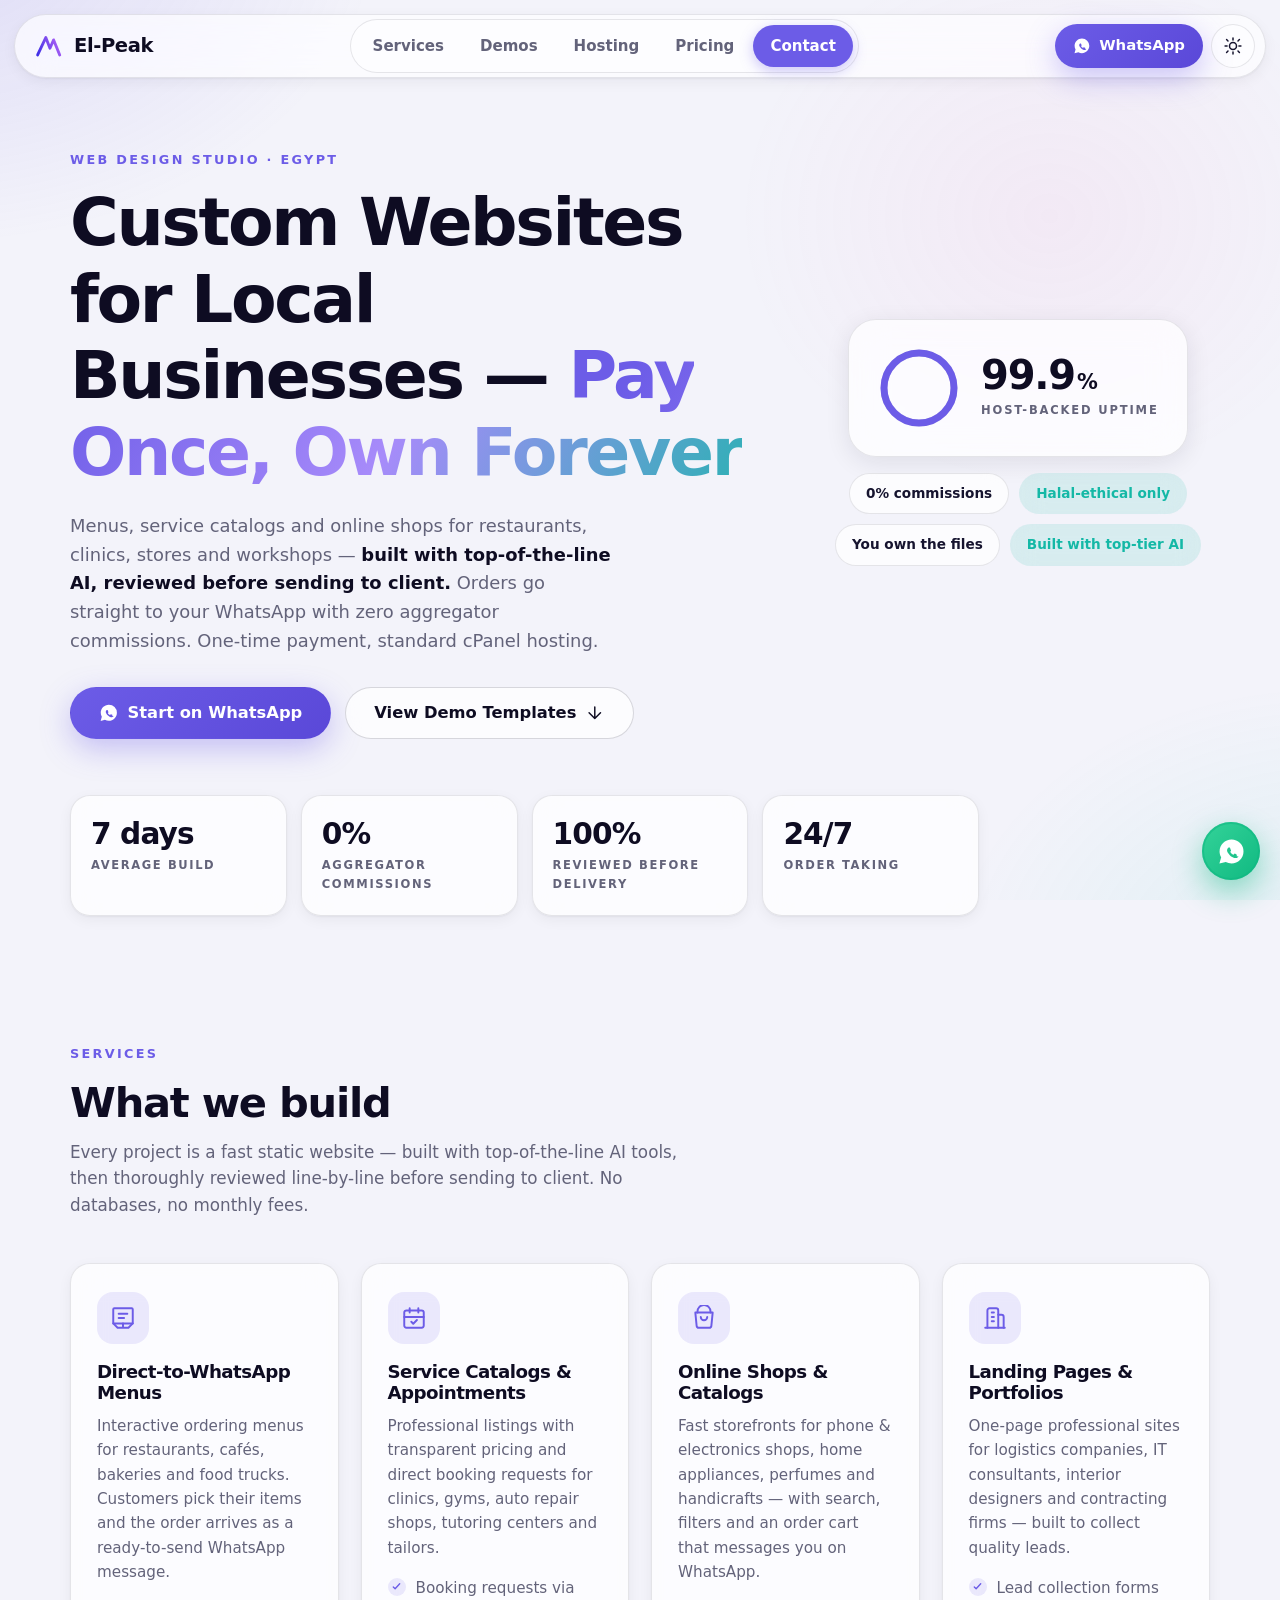
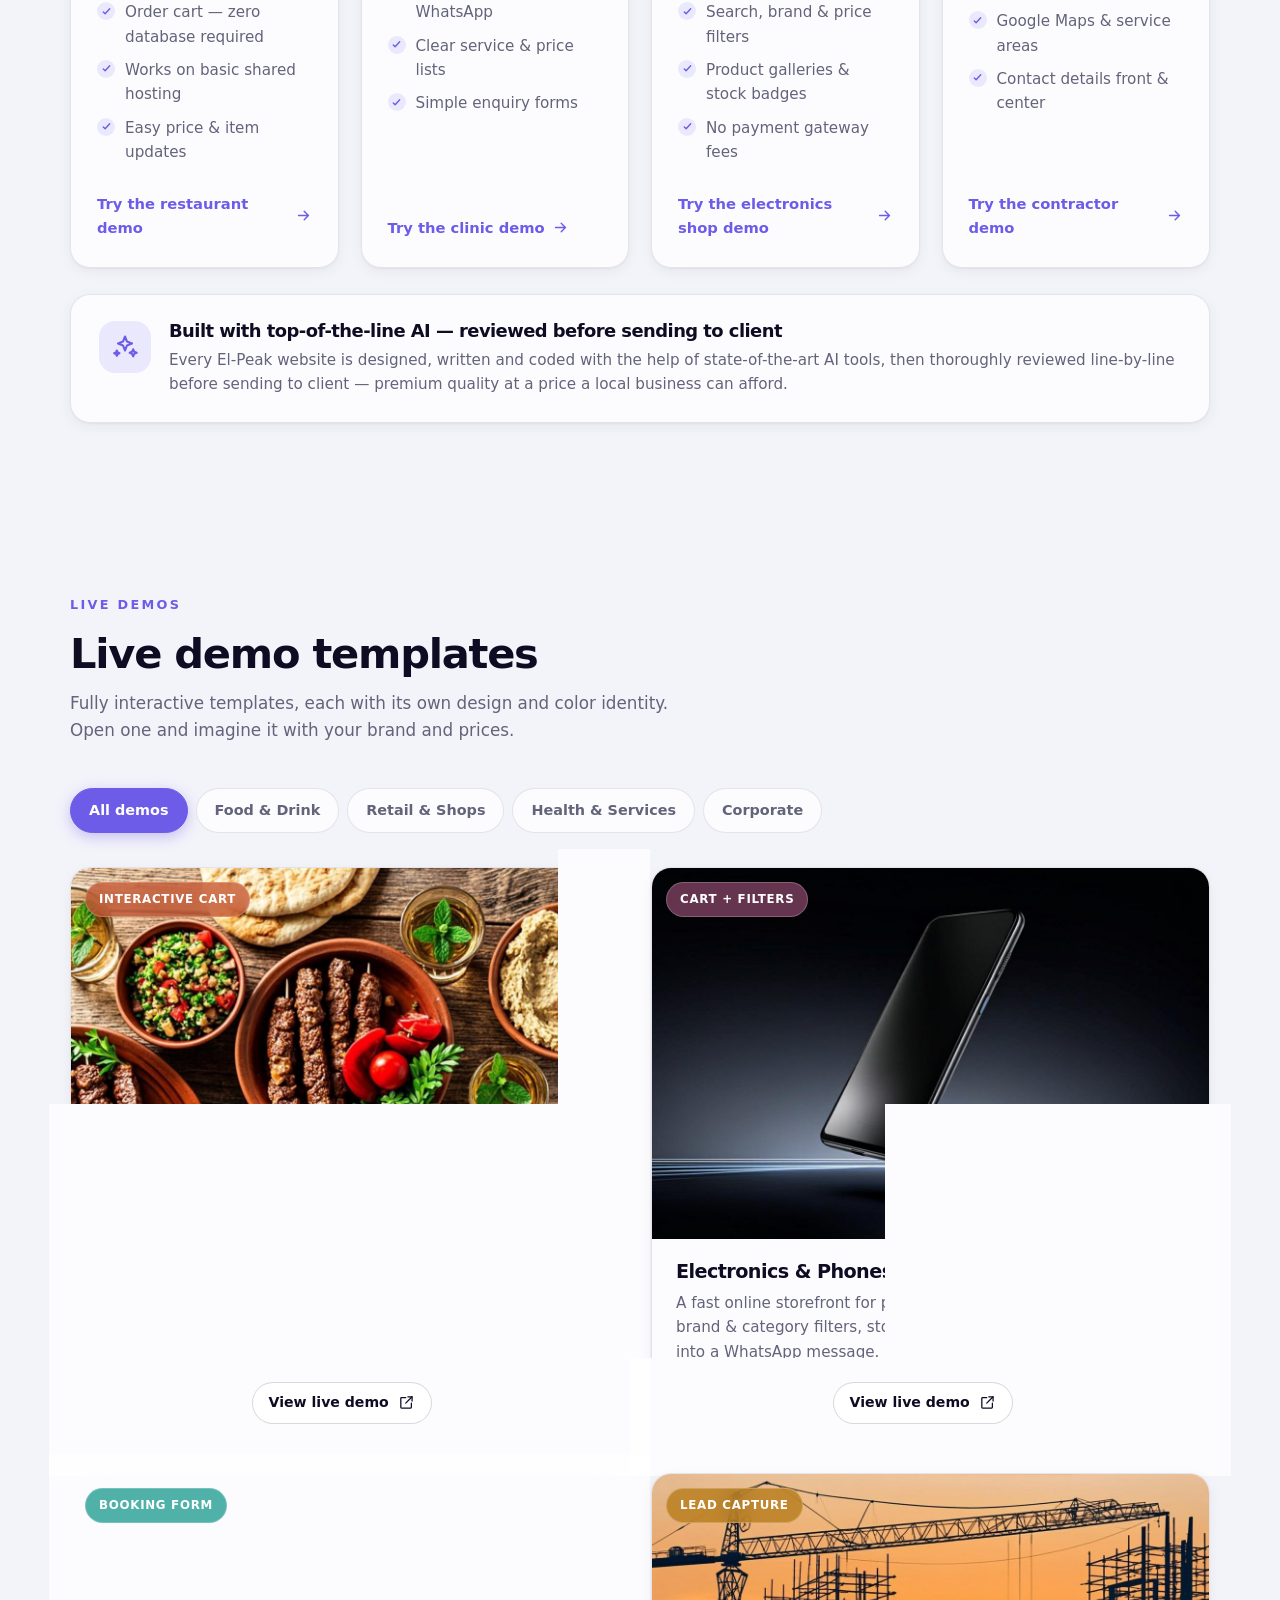
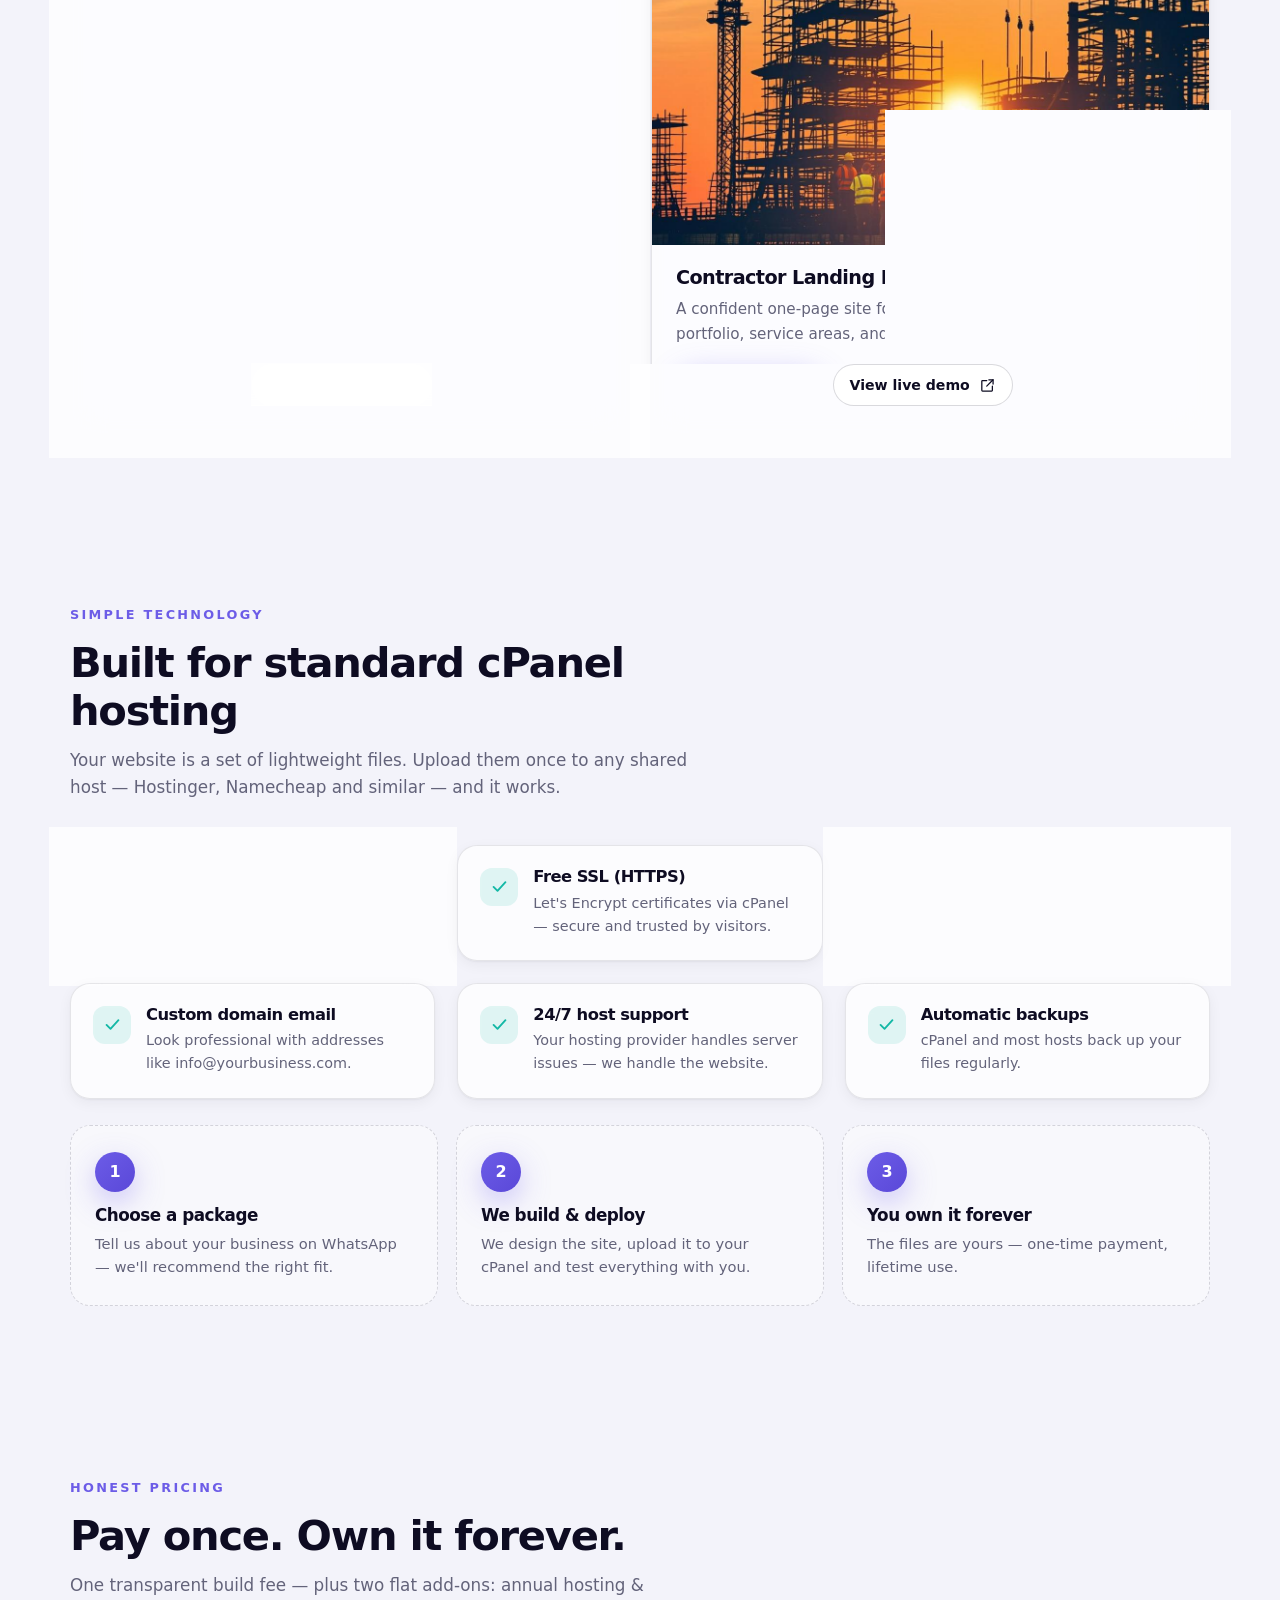
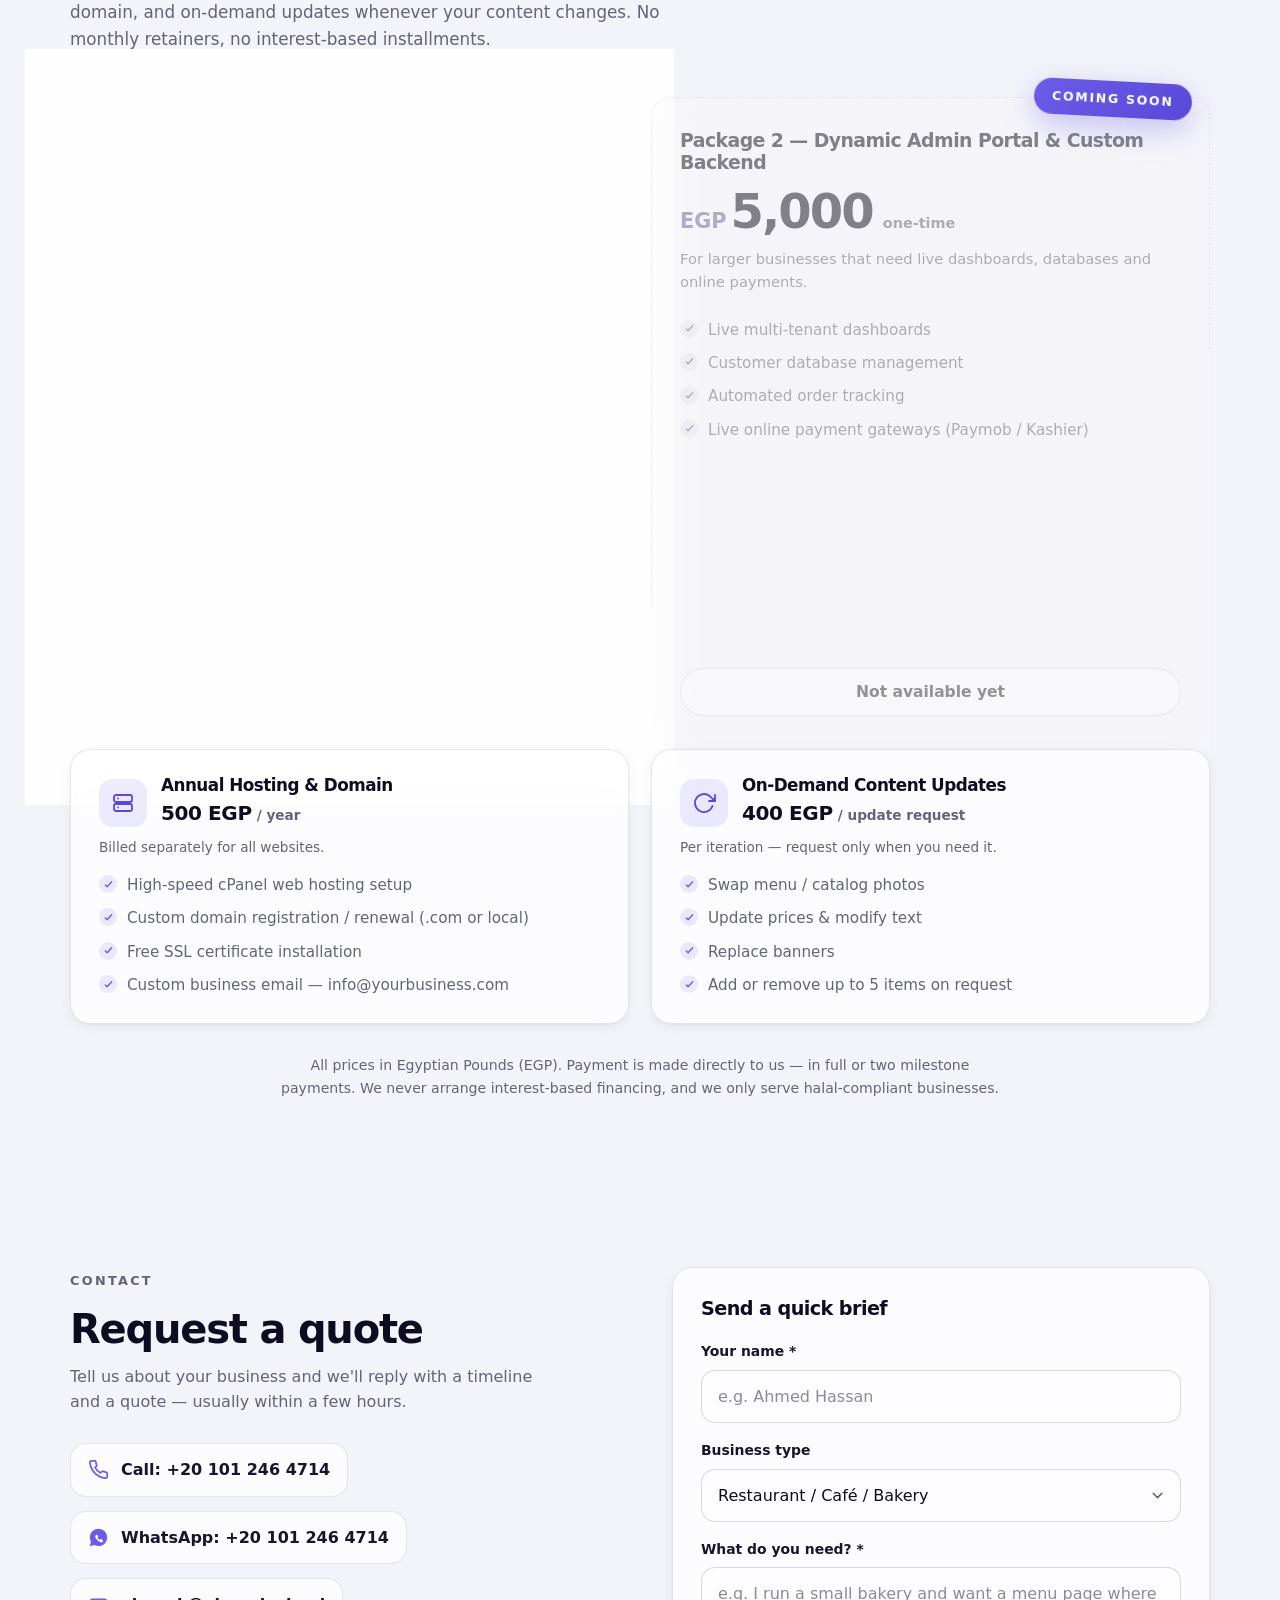
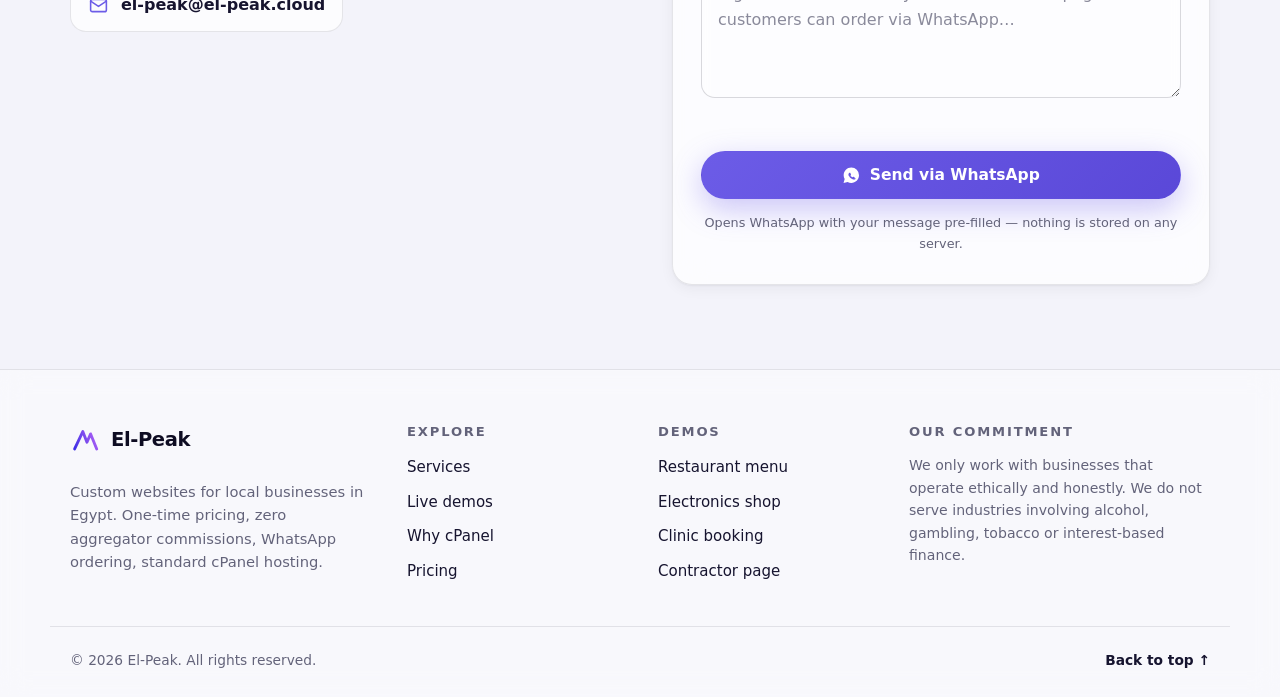
==== index.html @ 8927c0cf "Add files via upload" ====
<!DOCTYPE html>
<html lang="en" data-theme="light">
<head>
  <!-- ============================================================
       El-Peak — Main Agency Landing Page
       Glassmorphic light/dark design. Static, cPanel-ready,
       no frameworks. Vanilla HTML/CSS/JS only.
       ============================================================ -->
  <meta charset="UTF-8">
  <meta name="viewport" content="width=device-width, initial-scale=1.0">
  <title>El-Peak — Custom Websites for Local Businesses</title>
  <meta name="description" content="El-Peak builds fast, ethical, affordable custom websites for halal-conscious local businesses in Egypt — designed with top-of-the-line AI, reviewed before sending to client. One-time build from 1,500 EGP, orders go straight to your WhatsApp, zero aggregator commissions, standard cPanel hosting.">
  <meta name="theme-color" content="#6c5ce7">

  <!-- Open Graph / social sharing -->
  <meta property="og:type" content="website">
  <meta property="og:title" content="El-Peak — Custom Websites for Local Businesses">
  <meta property="og:description" content="Fast, ethical, affordable websites for local businesses — AI-assisted builds, one-time EGP pricing, WhatsApp ordering, cPanel hosting.">
  <meta property="og:image" content="demos/restaurant/assets/r-hero.jpg">

  <!-- Inline SVG favicon (El-Peak twin-peak "M" mark, blue→purple gradient, no external file needed) -->
  <link rel="icon" href="data:image/svg+xml,%3Csvg xmlns='http://www.w3.org/2000/svg' viewBox='0 0 64 64'%3E%3Cdefs%3E%3ClinearGradient id='g' x1='9' y1='50' x2='54' y2='32' gradientUnits='userSpaceOnUse'%3E%3Cstop offset='0' stop-color='%233d2ee6'/%3E%3Cstop offset='.5' stop-color='%237447ec'/%3E%3Cstop offset='1' stop-color='%23a95ef5'/%3E%3C/linearGradient%3E%3C/defs%3E%3Crect width='64' height='64' rx='14' fill='%23ffffff' stroke='%23d9d6f2' stroke-width='2'/%3E%3Cpath d='M9.3 50 L25.6 15 L33.9 36.5 L41.3 19.8 L53.4 50' fill='none' stroke='url(%23g)' stroke-width='5.8' stroke-linecap='round' stroke-linejoin='round'/%3E%3C/svg%3E">

  <!-- Pre-paint theme restore (prevents flash of wrong theme) -->
  <script>
    (function () {
      try {
        var saved = localStorage.getItem('elpeak-theme');
        var dark = saved ? saved === 'dark' : window.matchMedia('(prefers-color-scheme: dark)').matches;
        document.documentElement.setAttribute('data-theme', dark ? 'dark' : 'light');
      } catch (e) { /* private mode — default light */ }
    })();
  </script>

  <!-- Main stylesheet -->
  <link rel="stylesheet" href="css/style.css">

  <!-- Structured data for SEO (ProfessionalService) -->
  <script type="application/ld+json">
  {
    "@context": "https://schema.org",
    "@type": "ProfessionalService",
    "name": "El-Peak",
    "description": "Custom static websites for halal-conscious local businesses in Egypt — designed and coded with top-of-the-line AI, reviewed before sending to client. One-time build fee 1,500 EGP, direct-to-WhatsApp ordering, zero aggregator commissions, standard cPanel hosting.",
    "areaServed": "Egypt",
    "priceRange": "EGP 1,500 – 5,000"
  }
  </script>
</head>
<body>
  <a class="skip-link" href="#main">Skip to main content</a>

  <!-- ============================================================
       1. HEADER — floating glassmorphic pill navbar
       ============================================================ -->
  <header class="site-header" id="siteHeader">
    <div class="nav-shell">
      <a href="#home" class="logo" aria-label="El-Peak — back to top">
        <svg class="logo-mark" viewBox="0 0 100 100" aria-hidden="true" focusable="false">
          <defs>
            <linearGradient id="lpGradHeader" x1="14" y1="78" x2="84" y2="48" gradientUnits="userSpaceOnUse">
              <stop offset="0" stop-color="#3d2ee6"/>
              <stop offset="0.5" stop-color="#7447ec"/>
              <stop offset="1" stop-color="#a95ef5"/>
            </linearGradient>
          </defs>
          <path d="M14.5 78 L40 23.5 L53 57 L64.5 31 L83.5 78" fill="none" stroke="url(#lpGradHeader)" stroke-width="9" stroke-linecap="round" stroke-linejoin="round"/>
        </svg>
        <span class="logo-text">El-Peak</span>
      </a>

      <nav class="site-nav" id="siteNav" aria-label="Primary navigation">
        <ul class="nav-list">
          <li><a class="nav-link" href="#services">Services</a></li>
          <li><a class="nav-link" href="#demos">Demos</a></li>
          <li><a class="nav-link" href="#hosting">Hosting</a></li>
          <li><a class="nav-link" href="#pricing">Pricing</a></li>
          <li><a class="nav-link" href="#contact">Contact</a></li>
        </ul>
      </nav>

      <div class="nav-actions">
        <a class="nav-cta" data-wa href="https://wa.me/201012464714?text=Hi!%20I%27m%20interested%20in%20a%20website%20for%20my%20business" target="_blank" rel="noopener">
          <svg class="icon" viewBox="0 0 24 24" fill="currentColor" aria-hidden="true"><path d="M12.04 2C6.58 2 2.13 6.45 2.13 11.91c0 1.75.46 3.45 1.32 4.95L2 22l5.25-1.38a9.9 9.9 0 0 0 4.79 1.22c5.46 0 9.9-4.45 9.9-9.91A9.85 9.85 0 0 0 12.04 2zm5.8 14.06c-.24.68-1.4 1.3-1.93 1.35-.53.05-1.03.24-2.92-.62-2.27-1.03-3.7-3.4-3.81-3.56-.11-.16-.9-1.25-.86-2.36.04-1.11.62-1.64.84-1.87.22-.23.48-.28.64-.28.16 0 .32 0 .46.01.15.01.35-.06.54.42.2.5.68 1.75.74 1.87.06.13.1.28.01.44-.08.17-.17.27-.33.44-.16.17-.34.38-.24.56.1.18.45.76.97 1.24.67.61 1.23.81 1.41.9.18.09.29.08.4-.04.11-.13.46-.53.59-.71.12-.18.25-.15.42-.09.17.06 1.1.55 1.29.65.19.1.31.15.36.23.05.09.05.51-.19 1.2z"/></svg>
          <span class="nav-cta-label">WhatsApp</span>
        </a>
        <button class="icon-btn theme-toggle" id="themeToggle" type="button" aria-label="Switch between light and dark theme" aria-pressed="false">
          <svg class="icon icon-sun" viewBox="0 0 24 24" fill="none" stroke="currentColor" stroke-width="1.8" stroke-linecap="round" aria-hidden="true"><circle cx="12" cy="12" r="4.2"/><path d="M12 2.5v2.4M12 19.1v2.4M4.3 4.3l1.7 1.7M18 18l1.7 1.7M2.5 12h2.4M19.1 12h2.4M4.3 19.7L6 18M18 6l1.7-1.7"/></svg>
          <svg class="icon icon-moon" viewBox="0 0 24 24" fill="none" stroke="currentColor" stroke-width="1.8" stroke-linecap="round" stroke-linejoin="round" aria-hidden="true"><path d="M20.5 14.5A8.5 8.5 0 0 1 9.5 3.5a8.5 8.5 0 1 0 11 11z"/></svg>
        </button>
        <button class="icon-btn nav-toggle" id="navToggle" type="button" aria-label="Open navigation menu" aria-expanded="false" aria-controls="siteNav">
          <svg class="icon icon-burger" viewBox="0 0 24 24" fill="none" stroke="currentColor" stroke-width="2" stroke-linecap="round" aria-hidden="true"><path d="M4 7h16M4 12h16M4 17h16"/></svg>
          <svg class="icon icon-close" viewBox="0 0 24 24" fill="none" stroke="currentColor" stroke-width="2" stroke-linecap="round" aria-hidden="true"><path d="M6 6l12 12M18 6L6 18"/></svg>
        </button>
      </div>
    </div>
  </header>

  <main id="main">
    <!-- ============================================================
         2. HERO — eyebrow + display headline + score card + stat row
         ============================================================ -->
    <section class="hero" id="home" aria-labelledby="heroTitle">
      <div class="container hero-grid">
        <div class="hero-copy reveal">
          <p class="eyebrow">Web Design Studio · Egypt</p>
          <h1 id="heroTitle">Custom Websites for Local Businesses — <span class="grad">Pay Once, Own Forever</span></h1>
          <p class="hero-sub">
            Menus, service catalogs and online shops for restaurants, clinics, stores and
            workshops — <strong>built with top-of-the-line AI, reviewed before sending to client.</strong>
            Orders go straight to your WhatsApp with zero aggregator commissions.
            One-time payment, standard cPanel hosting.
          </p>
          <div class="hero-actions">
            <a class="btn btn-primary btn-lg" data-wa href="https://wa.me/201012464714?text=Hi!%20I%27m%20interested%20in%20a%20website%20for%20my%20business" target="_blank" rel="noopener">
              <svg class="icon" viewBox="0 0 24 24" fill="currentColor" aria-hidden="true"><path d="M12.04 2C6.58 2 2.13 6.45 2.13 11.91c0 1.75.46 3.45 1.32 4.95L2 22l5.25-1.38a9.9 9.9 0 0 0 4.79 1.22c5.46 0 9.9-4.45 9.9-9.91A9.85 9.85 0 0 0 12.04 2zm5.8 14.06c-.24.68-1.4 1.3-1.93 1.35-.53.05-1.03.24-2.92-.62-2.27-1.03-3.7-3.4-3.81-3.56-.11-.16-.9-1.25-.86-2.36.04-1.11.62-1.64.84-1.87.22-.23.48-.28.64-.28.16 0 .32 0 .46.01.15.01.35-.06.54.42.2.5.68 1.75.74 1.87.06.13.1.28.01.44-.08.17-.17.27-.33.44-.16.17-.34.38-.24.56.1.18.45.76.97 1.24.67.61 1.23.81 1.41.9.18.09.29.08.4-.04.11-.13.46-.53.59-.71.12-.18.25-.15.42-.09.17.06 1.1.55 1.29.65.19.1.31.15.36.23.05.09.05.51-.19 1.2z"/></svg>
              Start on WhatsApp
            </a>
            <a class="btn btn-glass btn-lg" href="#demos">
              View Demo Templates
              <svg class="icon" viewBox="0 0 24 24" fill="none" stroke="currentColor" stroke-width="1.8" stroke-linecap="round" stroke-linejoin="round" aria-hidden="true"><path d="M12 5v14M5 12l7 7 7-7"/></svg>
            </a>
          </div>
        </div>

        <!-- Glass score card — mirrors the "Peak Score" widget -->
        <aside class="hero-side reveal" aria-label="Studio highlights">
          <div class="score-card" id="scoreCard">
            <svg class="ring" viewBox="0 0 72 72" aria-hidden="true">
              <circle class="ring-track" cx="36" cy="36" r="30" fill="none" stroke-width="6"/>
              <circle class="ring-arc" id="ringArc" cx="36" cy="36" r="30" fill="none" stroke-width="6" stroke-linecap="round" transform="rotate(-90 36 36)"/>
            </svg>
            <div class="score-meta">
              <p class="score-num">99.9<span class="score-pct">%</span></p>
              <p class="score-label">Host-backed uptime</p>
            </div>
          </div>
          <ul class="hero-chips" aria-label="Quick facts">
            <li class="chip">0% commissions</li>
            <li class="chip chip-teal">Halal-ethical only</li>
            <li class="chip">You own the files</li>
            <li class="chip chip-teal">Built with top-tier AI</li>
          </ul>
        </aside>
      </div>

      <!-- Stat cards row -->
      <div class="container">
        <dl class="stat-row reveal" aria-label="Studio track record">
          <div class="stat-card"><dt class="stat-num">7 days</dt><dd class="stat-label">Average build</dd></div>
          <div class="stat-card"><dt class="stat-num">0%</dt><dd class="stat-label">Aggregator commissions</dd></div>
          <div class="stat-card"><dt class="stat-num">100%</dt><dd class="stat-label">Reviewed before delivery</dd></div>
          <div class="stat-card"><dt class="stat-num">24/7</dt><dd class="stat-label">Order taking</dd></div>
        </dl>
      </div>
    </section>

    <!-- ============================================================
         3. SERVICE OFFERINGS (4-column responsive glass grid)
         ============================================================ -->
    <section class="section" id="services" aria-labelledby="servicesTitle">
      <div class="container">
        <header class="section-head reveal">
          <p class="eyebrow">Services</p>
          <h2 id="servicesTitle">What we build</h2>
          <p class="section-sub">Every project is a fast static website — built with top-of-the-line AI tools, then thoroughly reviewed line-by-line before sending to client. No databases, no monthly fees.</p>
        </header>

        <div class="grid grid-4">
          <!-- Service 1: WhatsApp Menus -->
          <article class="card service-card reveal">
            <div class="card-icon" aria-hidden="true">
              <svg viewBox="0 0 24 24" fill="none" stroke="currentColor" stroke-width="1.8" stroke-linecap="round" stroke-linejoin="round"><path d="M4 3h16a1 1 0 0 1 1 1v13H3V4a1 1 0 0 1 1-1z"/><path d="M8 8h8M8 12h5"/><path d="M3 17l4 4h10l4-4"/><path d="M12 17v3"/></svg>
            </div>
            <h3>Direct-to-WhatsApp Menus</h3>
            <p>Interactive ordering menus for restaurants, cafés, bakeries and food trucks. Customers pick their items and the order arrives as a ready-to-send WhatsApp message.</p>
            <ul class="check-list">
              <li>Order cart — zero database required</li>
              <li>Works on basic shared hosting</li>
              <li>Easy price &amp; item updates</li>
            </ul>
            <a class="card-cta" href="./demos/restaurant/index.html">Try the restaurant demo
              <svg class="icon" viewBox="0 0 24 24" fill="none" stroke="currentColor" stroke-width="2" stroke-linecap="round" stroke-linejoin="round" aria-hidden="true"><path d="M5 12h14M13 6l6 6-6 6"/></svg>
            </a>
          </article>

          <!-- Service 2: Catalogs & Appointments -->
          <article class="card service-card reveal">
            <div class="card-icon" aria-hidden="true">
              <svg viewBox="0 0 24 24" fill="none" stroke="currentColor" stroke-width="1.8" stroke-linecap="round" stroke-linejoin="round"><rect x="3" y="5" width="18" height="16" rx="2"/><path d="M16 3v4M8 3v4M3 11h18"/><path d="M9.5 15.5l1.8 1.8 3.4-3.4"/></svg>
            </div>
            <h3>Service Catalogs &amp; Appointments</h3>
            <p>Professional listings with transparent pricing and direct booking requests for clinics, gyms, auto repair shops, tutoring centers and tailors.</p>
            <ul class="check-list">
              <li>Booking requests via WhatsApp</li>
              <li>Clear service &amp; price lists</li>
              <li>Simple enquiry forms</li>
            </ul>
            <a class="card-cta" href="./demos/clinic/index.html">Try the clinic demo
              <svg class="icon" viewBox="0 0 24 24" fill="none" stroke="currentColor" stroke-width="2" stroke-linecap="round" stroke-linejoin="round" aria-hidden="true"><path d="M5 12h14M13 6l6 6-6 6"/></svg>
            </a>
          </article>

          <!-- Service 3: Local E-Commerce -->
          <article class="card service-card reveal">
            <div class="card-icon" aria-hidden="true">
              <svg viewBox="0 0 24 24" fill="none" stroke="currentColor" stroke-width="1.8" stroke-linecap="round" stroke-linejoin="round"><path d="M6 7V6a6 6 0 0 1 12 0v1"/><path d="M4 7h16l-1.2 12.2a2 2 0 0 1-2 1.8H7.2a2 2 0 0 1-2-1.8z"/><path d="M9 11a3 3 0 0 0 6 0"/></svg>
            </div>
            <h3>Online Shops &amp; Catalogs</h3>
            <p>Fast storefronts for phone &amp; electronics shops, home appliances, perfumes and handicrafts — with search, filters and an order cart that messages you on WhatsApp.</p>
            <ul class="check-list">
              <li>Search, brand &amp; price filters</li>
              <li>Product galleries &amp; stock badges</li>
              <li>No payment gateway fees</li>
            </ul>
            <a class="card-cta" href="./demos/electronics/index.html">Try the electronics shop demo
              <svg class="icon" viewBox="0 0 24 24" fill="none" stroke="currentColor" stroke-width="2" stroke-linecap="round" stroke-linejoin="round" aria-hidden="true"><path d="M5 12h14M13 6l6 6-6 6"/></svg>
            </a>
          </article>

          <!-- Service 4: Corporate Landing Pages -->
          <article class="card service-card reveal">
            <div class="card-icon" aria-hidden="true">
              <svg viewBox="0 0 24 24" fill="none" stroke="currentColor" stroke-width="1.8" stroke-linecap="round" stroke-linejoin="round"><path d="M3 21h18"/><path d="M5 21V5a2 2 0 0 1 2-2h6a2 2 0 0 1 2 2v16"/><path d="M15 9h3a2 2 0 0 1 2 2v10"/><path d="M9 7h2M9 11h2M9 15h2"/></svg>
            </div>
            <h3>Landing Pages &amp; Portfolios</h3>
            <p>One-page professional sites for logistics companies, IT consultants, interior designers and contracting firms — built to collect quality leads.</p>
            <ul class="check-list">
              <li>Lead collection forms</li>
              <li>Google Maps &amp; service areas</li>
              <li>Contact details front &amp; center</li>
            </ul>
            <a class="card-cta" href="./demos/contractor/index.html">Try the contractor demo
              <svg class="icon" viewBox="0 0 24 24" fill="none" stroke="currentColor" stroke-width="2" stroke-linecap="round" stroke-linejoin="round" aria-hidden="true"><path d="M5 12h14M13 6l6 6-6 6"/></svg>
            </a>
          </article>
        </div>

        <!-- AI-assisted build note -->
        <aside class="card ai-note reveal" aria-label="How we build">
          <div class="ai-note__icon" aria-hidden="true">
            <svg viewBox="0 0 24 24" fill="none" stroke="currentColor" stroke-width="1.8" stroke-linecap="round" stroke-linejoin="round"><path d="M12 3l1.7 4.3L18 9l-4.3 1.7L12 15l-1.7-4.3L6 9l4.3-1.7z"/><path d="M19 14l.9 2.1L22 17l-2.1.9L19 20l-.9-2.1L16 17l2.1-.9z"/><path d="M5 15l.7 1.6L7.3 17.3l-1.6.7L5 19.6l-.7-1.6L2.7 17.3l1.6-.7z"/></svg>
          </div>
          <div>
            <h3>Built with top-of-the-line AI — reviewed before sending to client</h3>
            <p>Every El-Peak website is designed, written and coded with the help of state-of-the-art AI tools, then thoroughly reviewed line-by-line before sending to client — premium quality at a price a local business can afford.</p>
          </div>
        </aside>
      </div>
    </section>

    <!-- ============================================================
         4. INTERACTIVE LIVE DEMO GALLERY (filter tabs + preview modal)
         ============================================================ -->
    <section class="section section-alt" id="demos" aria-labelledby="demosTitle">
      <div class="container">
        <header class="section-head reveal">
          <p class="eyebrow">Live demos</p>
          <h2 id="demosTitle">Live demo templates</h2>
          <p class="section-sub">Fully interactive templates, each with its own design and color identity. Open one and imagine it with your brand and prices.</p>
        </header>

        <!-- Filter tabs (pill style, like the navbar) -->
        <div class="demo-tabs reveal" role="tablist" aria-label="Filter demos by type">
          <button class="demo-tab is-active" type="button" role="tab" aria-selected="true" data-filter="all">All demos</button>
          <button class="demo-tab" type="button" role="tab" aria-selected="false" data-filter="food">Food &amp; Drink</button>
          <button class="demo-tab" type="button" role="tab" aria-selected="false" data-filter="retail">Retail &amp; Shops</button>
          <button class="demo-tab" type="button" role="tab" aria-selected="false" data-filter="health">Health &amp; Services</button>
          <button class="demo-tab" type="button" role="tab" aria-selected="false" data-filter="corporate">Corporate</button>
        </div>

        <div class="grid grid-2 demo-grid" id="demoGrid">
          <!-- Demo card: Restaurant -->
          <article class="card demo-card reveal" data-category="food">
            <a class="demo-thumb" href="./demos/restaurant/index.html" target="_blank" rel="noopener" aria-label="Open Restaurant WhatsApp Menu live demo">
              <img src="demos/restaurant/assets/r-hero.jpg" alt="Preview of the restaurant demo: a warm Middle-Eastern dining table filled with grilled meats, mezze and fresh sides" width="1200" height="800" loading="lazy">
              <span class="demo-tag tag-food">Interactive cart</span>
            </a>
            <div class="demo-body">
              <h3>Restaurant WhatsApp Menu</h3>
              <p>A full digital menu with categories, photos, prices and an order cart that turns selections into a neat WhatsApp order message.</p>
              <div class="demo-actions">
                <button class="btn btn-primary btn-sm" type="button" data-demo="./demos/restaurant/index.html" data-demo-title="Restaurant WhatsApp Menu">Quick preview</button>
                <a class="btn btn-glass btn-sm" href="./demos/restaurant/index.html" target="_blank" rel="noopener">View live demo
                  <svg class="icon" viewBox="0 0 24 24" fill="none" stroke="currentColor" stroke-width="1.8" stroke-linecap="round" stroke-linejoin="round" aria-hidden="true"><path d="M14 4h6v6"/><path d="M20 4l-9 9"/><path d="M19 13v6a1 1 0 0 1-1 1H5a1 1 0 0 1-1-1V6a1 1 0 0 1 1-1h6"/></svg>
                </a>
              </div>
            </div>
          </article>

          <!-- Demo card: Electronics shop -->
          <article class="card demo-card reveal" data-category="retail">
            <a class="demo-thumb" href="./demos/electronics/index.html" target="_blank" rel="noopener" aria-label="Open Electronics &amp; Phones Shop live demo">
              <img src="demos/electronics/assets/e-hero.jpg" alt="Preview of the electronics shop demo: a sleek smartphone on a dark studio background with lime accent lighting" width="1200" height="800" loading="lazy">
              <span class="demo-tag tag-retail">Cart + filters</span>
            </a>
            <div class="demo-body">
              <h3>Electronics &amp; Phones Shop</h3>
              <p>A fast online storefront for phone and electronics shops — search, brand &amp; category filters, stock badges and a cart that turns orders into a WhatsApp message.</p>
              <div class="demo-actions">
                <button class="btn btn-primary btn-sm" type="button" data-demo="./demos/electronics/index.html" data-demo-title="Electronics &amp; Phones Shop">Quick preview</button>
                <a class="btn btn-glass btn-sm" href="./demos/electronics/index.html" target="_blank" rel="noopener">View live demo
                  <svg class="icon" viewBox="0 0 24 24" fill="none" stroke="currentColor" stroke-width="1.8" stroke-linecap="round" stroke-linejoin="round" aria-hidden="true"><path d="M14 4h6v6"/><path d="M20 4l-9 9"/><path d="M19 13v6a1 1 0 0 1-1 1H5a1 1 0 0 1-1-1V6a1 1 0 0 1 1-1h6"/></svg>
                </a>
              </div>
            </div>
          </article>

          <!-- Demo card: Clinic -->
          <article class="card demo-card reveal" data-category="health">
            <a class="demo-thumb" href="./demos/clinic/index.html" target="_blank" rel="noopener" aria-label="Open Clinic Appointments Page live demo">
              <img src="demos/clinic/assets/c-hero.jpg" alt="Preview of the clinic demo: a bright modern dental clinic with a clean treatment chair" width="1200" height="800" loading="lazy">
              <span class="demo-tag tag-health">Booking form</span>
            </a>
            <div class="demo-body">
              <h3>Clinic Appointments Page</h3>
              <p>Services with transparent pricing and an appointment request form that sends patient details to the clinic's WhatsApp.</p>
              <div class="demo-actions">
                <button class="btn btn-primary btn-sm" type="button" data-demo="./demos/clinic/index.html" data-demo-title="Clinic Appointments Page">Quick preview</button>
                <a class="btn btn-glass btn-sm" href="./demos/clinic/index.html" target="_blank" rel="noopener">View live demo
                  <svg class="icon" viewBox="0 0 24 24" fill="none" stroke="currentColor" stroke-width="1.8" stroke-linecap="round" stroke-linejoin="round" aria-hidden="true"><path d="M14 4h6v6"/><path d="M20 4l-9 9"/><path d="M19 13v6a1 1 0 0 1-1 1H5a1 1 0 0 1-1-1V6a1 1 0 0 1 1-1h6"/></svg>
                </a>
              </div>
            </div>
          </article>

          <!-- Demo card: Contractor -->
          <article class="card demo-card reveal" data-category="corporate">
            <a class="demo-thumb" href="./demos/contractor/index.html" target="_blank" rel="noopener" aria-label="Open Contractor Landing Page live demo">
              <img src="demos/contractor/assets/x-hero.jpg" alt="Preview of the contracting company demo: a construction site with scaffolding at golden hour" width="1200" height="800" loading="lazy">
              <span class="demo-tag tag-corporate">Lead capture</span>
            </a>
            <div class="demo-body">
              <h3>Contractor Landing Page</h3>
              <p>A confident one-page site for contracting and service companies: portfolio, service areas, and a lead form wired to WhatsApp.</p>
              <div class="demo-actions">
                <button class="btn btn-primary btn-sm" type="button" data-demo="./demos/contractor/index.html" data-demo-title="Contractor Landing Page">Quick preview</button>
                <a class="btn btn-glass btn-sm" href="./demos/contractor/index.html" target="_blank" rel="noopener">View live demo
                  <svg class="icon" viewBox="0 0 24 24" fill="none" stroke="currentColor" stroke-width="1.8" stroke-linecap="round" stroke-linejoin="round" aria-hidden="true"><path d="M14 4h6v6"/><path d="M20 4l-9 9"/><path d="M19 13v6a1 1 0 0 1-1 1H5a1 1 0 0 1-1-1V6a1 1 0 0 1 1-1h6"/></svg>
                </a>
              </div>
            </div>
          </article>
        </div>
      </div>
    </section>

    <!-- ============================================================
         5. CPANEL & TECH SPECS
         ============================================================ -->
    <section class="section" id="hosting" aria-labelledby="hostingTitle">
      <div class="container">
        <header class="section-head reveal">
          <p class="eyebrow">Simple technology</p>
          <h2 id="hostingTitle">Built for standard cPanel hosting</h2>
          <p class="section-sub">Your website is a set of lightweight files. Upload them once to any shared host — Hostinger, Namecheap and similar — and it works.</p>
        </header>

        <div class="grid grid-3">
          <div class="perk reveal"><span class="perk-check" aria-hidden="true"><svg viewBox="0 0 24 24" fill="none" stroke="currentColor" stroke-width="2.4" stroke-linecap="round" stroke-linejoin="round"><path d="M4.5 12.5l5 5 10-11"/></svg></span><div><h3>99.9% uptime</h3><p>Your host's guarantee keeps the site online around the clock.</p></div></div>
          <div class="perk reveal"><span class="perk-check" aria-hidden="true"><svg viewBox="0 0 24 24" fill="none" stroke="currentColor" stroke-width="2.4" stroke-linecap="round" stroke-linejoin="round"><path d="M4.5 12.5l5 5 10-11"/></svg></span><div><h3>Free SSL (HTTPS)</h3><p>Let's Encrypt certificates via cPanel — secure and trusted by visitors.</p></div></div>
          <div class="perk reveal"><span class="perk-check" aria-hidden="true"><svg viewBox="0 0 24 24" fill="none" stroke="currentColor" stroke-width="2.4" stroke-linecap="round" stroke-linejoin="round"><path d="M4.5 12.5l5 5 10-11"/></svg></span><div><h3>Zero maintenance</h3><p>No plugins, no databases, nothing to update or break.</p></div></div>
          <div class="perk reveal"><span class="perk-check" aria-hidden="true"><svg viewBox="0 0 24 24" fill="none" stroke="currentColor" stroke-width="2.4" stroke-linecap="round" stroke-linejoin="round"><path d="M4.5 12.5l5 5 10-11"/></svg></span><div><h3>Custom domain email</h3><p>Look professional with addresses like info@yourbusiness.com.</p></div></div>
          <div class="perk reveal"><span class="perk-check" aria-hidden="true"><svg viewBox="0 0 24 24" fill="none" stroke="currentColor" stroke-width="2.4" stroke-linecap="round" stroke-linejoin="round"><path d="M4.5 12.5l5 5 10-11"/></svg></span><div><h3>24/7 host support</h3><p>Your hosting provider handles server issues — we handle the website.</p></div></div>
          <div class="perk reveal"><span class="perk-check" aria-hidden="true"><svg viewBox="0 0 24 24" fill="none" stroke="currentColor" stroke-width="2.4" stroke-linecap="round" stroke-linejoin="round"><path d="M4.5 12.5l5 5 10-11"/></svg></span><div><h3>Automatic backups</h3><p>cPanel and most hosts back up your files regularly.</p></div></div>
        </div>

        <!-- 3-step process -->
        <div class="steps reveal" aria-label="How it works in three steps">
          <div class="step"><span class="step-num">1</span><h3>Choose a package</h3><p>Tell us about your business on WhatsApp — we'll recommend the right fit.</p></div>
          <div class="step"><span class="step-num">2</span><h3>We build &amp; deploy</h3><p>We design the site, upload it to your cPanel and test everything with you.</p></div>
          <div class="step"><span class="step-num">3</span><h3>You own it forever</h3><p>The files are yours — one-time payment, lifetime use.</p></div>
        </div>
      </div>
    </section>

    <!-- ============================================================
         6. PRICING & PACKAGES (one-time fees, no interest-based plans)
         ============================================================ -->
    <section class="section section-alt" id="pricing" aria-labelledby="pricingTitle">
      <div class="container">
        <header class="section-head reveal">
          <p class="eyebrow">Honest pricing</p>
          <h2 id="pricingTitle">Pay once. Own it forever.</h2>
          <p class="section-sub">One transparent build fee — plus two flat add-ons: annual hosting &amp; domain, and on-demand updates whenever your content changes. No monthly retainers, no interest-based installments.</p>
        </header>

        <div class="grid grid-2 pricing-grid">
          <!-- Package 1 — ACTIVE TIER -->
          <article class="card price-card is-featured reveal" aria-label="Complete Static Website package">
            <span class="featured-tag">Available now</span>
            <h3>Package 1 — Complete Static Website</h3>
            <p class="price"><span class="currency">EGP</span><span class="amount">1,500</span><span class="period">one-time build fee</span></p>
            <p class="price-note">Best for restaurants, cafés, retail shops, clinics, service catalogs and local small businesses.</p>
            <ul class="check-list">
              <li>1-page custom responsive, mobile-first static layout</li>
              <li>Interactive WhatsApp ordering &amp; inquiry system — pre-filled messages with selected items, subtotal, customer notes &amp; delivery address</li>
              <li>Category filtering and out-of-stock item management via JS</li>
              <li>Integrated Google Maps location, social links &amp; contact buttons</li>
              <li>Built to run smoothly on cPanel shared hosting</li>
              <li>Zero aggregator commissions — every order goes directly to you</li>
            </ul>
            <p class="price-addon-note">Hosting &amp; domain billed separately: <strong>500 EGP/year</strong> — see add-ons below.</p>
            <a class="btn btn-primary btn-block" data-wa data-wa-message="Hi! I'm interested in the Complete Static Website package (1,500 EGP one-time build fee)." href="https://wa.me/201012464714?text=Hi!%20I%27m%20interested%20in%20the%20Complete%20Static%20Website%20package" target="_blank" rel="noopener">Start your website on WhatsApp</a>
          </article>

          <!-- Package 2 — COMING SOON (faded card + prominent overlay badge) -->
          <div class="soon-wrap reveal">
            <article class="card price-card is-soon" aria-label="Dynamic Admin Portal and Custom Backend package — coming soon">
              <h3>Package 2 — Dynamic Admin Portal &amp; Custom Backend</h3>
              <p class="price"><span class="currency">EGP</span><span class="amount">5,000</span><span class="period">one-time</span></p>
              <p class="price-note">For larger businesses that need live dashboards, databases and online payments.</p>
              <ul class="check-list">
                <li>Live multi-tenant dashboards</li>
                <li>Customer database management</li>
                <li>Automated order tracking</li>
                <li>Live online payment gateways (Paymob / Kashier)</li>
              </ul>
              <button class="btn btn-glass btn-block" type="button" disabled>Not available yet</button>
            </article>
            <span class="soon-badge" aria-hidden="true">Coming soon</span>
          </div>
        </div>

        <!-- Flat-rate add-ons (billed separately for every website) -->
        <div class="grid grid-2 addons-grid">
          <article class="card addon-card reveal" aria-label="Annual hosting and domain add-on">
            <div class="addon-head">
              <span class="addon-icon" aria-hidden="true">
                <svg viewBox="0 0 24 24" fill="none" stroke="currentColor" stroke-width="1.8" stroke-linecap="round" stroke-linejoin="round"><rect x="3" y="4" width="18" height="7" rx="2"/><rect x="3" y="13" width="18" height="7" rx="2"/><path d="M7 7.5h.01M7 16.5h.01"/></svg>
              </span>
              <div>
                <h3>Annual Hosting &amp; Domain</h3>
                <p class="addon-price"><strong>500 EGP</strong> <span>/ year</span></p>
              </div>
            </div>
            <p class="addon-note">Billed separately for all websites.</p>
            <ul class="check-list">
              <li>High-speed cPanel web hosting setup</li>
              <li>Custom domain registration / renewal (.com or local)</li>
              <li>Free SSL certificate installation</li>
              <li>Custom business email — info@yourbusiness.com</li>
            </ul>
          </article>

          <article class="card addon-card reveal" aria-label="On-demand content update add-on">
            <div class="addon-head">
              <span class="addon-icon" aria-hidden="true">
                <svg viewBox="0 0 24 24" fill="none" stroke="currentColor" stroke-width="1.8" stroke-linecap="round" stroke-linejoin="round"><path d="M23 4v6h-6"/><path d="M20.49 15a9 9 0 1 1-2.12-9.36L23 10"/></svg>
              </span>
              <div>
                <h3>On-Demand Content Updates</h3>
                <p class="addon-price"><strong>400 EGP</strong> <span>/ update request</span></p>
              </div>
            </div>
            <p class="addon-note">Per iteration — request only when you need it.</p>
            <ul class="check-list">
              <li>Swap menu / catalog photos</li>
              <li>Update prices &amp; modify text</li>
              <li>Replace banners</li>
              <li>Add or remove up to 5 items on request</li>
            </ul>
          </article>
        </div>

        <p class="pricing-footnote reveal">All prices in Egyptian Pounds (EGP). Payment is made directly to us — in full or two milestone payments. We never arrange interest-based financing, and we only serve halal-compliant businesses.</p>
      </div>
    </section>

    <!-- ============================================================
         7. CONTACT SECTION (form composes a WhatsApp message — no backend)
         ============================================================ -->
    <section class="section" id="contact" aria-labelledby="contactTitle">
      <div class="container contact-grid">
        <div class="contact-copy reveal">
          <p class="eyebrow">Contact</p>
          <h2 id="contactTitle">Request a quote</h2>
          <p>Tell us about your business and we'll reply with a timeline and a quote — usually within a few hours.</p>
          <ul class="contact-details">
            <li>
              <a class="contact-line" href="tel:+201012464714" aria-label="Call +20 101 246 4714 directly">
                <svg class="icon" viewBox="0 0 24 24" fill="none" stroke="currentColor" stroke-width="2" stroke-linecap="round" stroke-linejoin="round" aria-hidden="true"><path d="M22 16.92v3a2 2 0 0 1-2.18 2 19.79 19.79 0 0 1-8.63-3.07 19.5 19.5 0 0 1-6-6 19.79 19.79 0 0 1-3.07-8.67A2 2 0 0 1 4.11 2h3a2 2 0 0 1 2 1.72 12.84 12.84 0 0 0 .7 2.81 2 2 0 0 1-.45 2.11L8.09 9.91a16 16 0 0 0 6 6l1.27-1.27a2 2 0 0 1 2.11-.45 12.84 12.84 0 0 0 2.81.7A2 2 0 0 1 22 16.92z"/></svg>
                Call: +20 101 246 4714
              </a>
            </li>
            <li>
              <a class="contact-line" data-wa href="https://wa.me/201012464714?text=Hi!%20I%27m%20interested%20in%20a%20website%20for%20my%20business" target="_blank" rel="noopener">
                <svg class="icon" viewBox="0 0 24 24" fill="currentColor" aria-hidden="true"><path d="M12.04 2C6.58 2 2.13 6.45 2.13 11.91c0 1.75.46 3.45 1.32 4.95L2 22l5.25-1.38a9.9 9.9 0 0 0 4.79 1.22c5.46 0 9.9-4.45 9.9-9.91A9.85 9.85 0 0 0 12.04 2zm5.8 14.06c-.24.68-1.4 1.3-1.93 1.35-.53.05-1.03.24-2.92-.62-2.27-1.03-3.7-3.4-3.81-3.56-.11-.16-.9-1.25-.86-2.36.04-1.11.62-1.64.84-1.87.22-.23.48-.28.64-.28.16 0 .32 0 .46.01.15.01.35-.06.54.42.2.5.68 1.75.74 1.87.06.13.1.28.01.44-.08.17-.17.27-.33.44-.16.17-.34.38-.24.56.1.18.45.76.97 1.24.67.61 1.23.81 1.41.9.18.09.29.08.4-.04.11-.13.46-.53.59-.71.12-.18.25-.15.42-.09.17.06 1.1.55 1.29.65.19.1.31.15.36.23.05.09.05.51-.19 1.2z"/></svg>
                WhatsApp: +20 101 246 4714
              </a>
            </li>
            <li>
              <a class="contact-line" href="mailto:el-peak@el-peak.cloud">
                <svg class="icon" viewBox="0 0 24 24" fill="none" stroke="currentColor" stroke-width="1.8" stroke-linecap="round" stroke-linejoin="round" aria-hidden="true"><rect x="3" y="5" width="18" height="14" rx="2"/><path d="M3 7l9 6 9-6"/></svg>
                el-peak@el-peak.cloud
              </a>
            </li>
          </ul>
        </div>

        <!-- This form never touches a server: it composes a WhatsApp message -->
        <form class="card contact-form reveal" id="contactForm" novalidate>
          <h3>Send a quick brief</h3>
          <div class="field">
            <label for="cfName">Your name <span aria-hidden="true">*</span></label>
            <input id="cfName" name="name" type="text" autocomplete="name" required placeholder="e.g. Ahmed Hassan">
          </div>
          <div class="field">
            <label for="cfType">Business type</label>
            <select id="cfType" name="type">
              <option value="Restaurant / Café / Bakery">Restaurant / Café / Bakery</option>
              <option value="Clinic / Gym / Wellness">Clinic / Gym / Wellness</option>
              <option value="Shop / E-commerce / Retail">Shop / E-commerce / Retail</option>
              <option value="Services / Company / Logistics">Services / Company / Logistics</option>
              <option value="Other">Other</option>
            </select>
          </div>
          <div class="field">
            <label for="cfMsg">What do you need? <span aria-hidden="true">*</span></label>
            <textarea id="cfMsg" name="message" rows="4" required placeholder="e.g. I run a small bakery and want a menu page where customers can order via WhatsApp…"></textarea>
          </div>
          <p class="form-hint" id="cfHint" role="status" aria-live="polite"></p>
          <button class="btn btn-primary btn-block" type="submit">
            <svg class="icon" viewBox="0 0 24 24" fill="currentColor" aria-hidden="true"><path d="M12.04 2C6.58 2 2.13 6.45 2.13 11.91c0 1.75.46 3.45 1.32 4.95L2 22l5.25-1.38a9.9 9.9 0 0 0 4.79 1.22c5.46 0 9.9-4.45 9.9-9.91A9.85 9.85 0 0 0 12.04 2zm5.8 14.06c-.24.68-1.4 1.3-1.93 1.35-.53.05-1.03.24-2.92-.62-2.27-1.03-3.7-3.4-3.81-3.56-.11-.16-.9-1.25-.86-2.36.04-1.11.62-1.64.84-1.87.22-.23.48-.28.64-.28.16 0 .32 0 .46.01.15.01.35-.06.54.42.2.5.68 1.75.74 1.87.06.13.1.28.01.44-.08.17-.17.27-.33.44-.16.17-.34.38-.24.56.1.18.45.76.97 1.24.67.61 1.23.81 1.41.9.18.09.29.08.4-.04.11-.13.46-.53.59-.71.12-.18.25-.15.42-.09.17.06 1.1.55 1.29.65.19.1.31.15.36.23.05.09.05.51-.19 1.2z"/></svg>
            Send via WhatsApp
          </button>
          <p class="form-disclaimer">Opens WhatsApp with your message pre-filled — nothing is stored on any server.</p>
        </form>
      </div>
    </section>
  </main>

  <!-- ============================================================
       FOOTER (sticky-bottom via flex layout)
       ============================================================ -->
  <footer class="site-footer">
    <div class="container footer-grid">
      <div class="footer-brand">
        <a href="#home" class="logo" aria-label="Back to top">
          <svg class="logo-mark" viewBox="0 0 100 100" aria-hidden="true" focusable="false">
            <defs>
              <linearGradient id="lpGradFooter" x1="14" y1="78" x2="84" y2="48" gradientUnits="userSpaceOnUse">
                <stop offset="0" stop-color="#3d2ee6"/>
                <stop offset="0.5" stop-color="#7447ec"/>
                <stop offset="1" stop-color="#a95ef5"/>
              </linearGradient>
            </defs>
            <path d="M14.5 78 L40 23.5 L53 57 L64.5 31 L83.5 78" fill="none" stroke="url(#lpGradFooter)" stroke-width="9" stroke-linecap="round" stroke-linejoin="round"/>
          </svg>
          <span class="logo-text">El-Peak</span>
        </a>
        <p>Custom websites for local businesses in Egypt. One-time pricing, zero aggregator commissions, WhatsApp ordering, standard cPanel hosting.</p>
      </div>
      <nav class="footer-col" aria-label="Footer navigation">
        <h3>Explore</h3>
        <ul>
          <li><a href="#services">Services</a></li>
          <li><a href="#demos">Live demos</a></li>
          <li><a href="#hosting">Why cPanel</a></li>
          <li><a href="#pricing">Pricing</a></li>
        </ul>
      </nav>
      <nav class="footer-col" aria-label="Demo links">
        <h3>Demos</h3>
        <ul>
          <li><a href="./demos/restaurant/index.html">Restaurant menu</a></li>
          <li><a href="./demos/electronics/index.html">Electronics shop</a></li>
          <li><a href="./demos/clinic/index.html">Clinic booking</a></li>
          <li><a href="./demos/contractor/index.html">Contractor page</a></li>
        </ul>
      </nav>
      <div class="footer-col">
        <h3>Our commitment</h3>
        <p class="footer-commitment">We only work with businesses that operate ethically and honestly. We do not serve industries involving alcohol, gambling, tobacco or interest-based finance.</p>
      </div>
    </div>
    <div class="container footer-bottom">
      <p>© <span id="year">2025</span> El-Peak. All rights reserved.</p>
      <a href="#home" class="back-top">Back to top ↑</a>
    </div>
  </footer>

  <!-- ============================================================
       FLOATING WHATSAPP WIDGET (sticky, bottom-right, 56px target)
       The ONLY real WhatsApp action on this site — demo sites use
       dummy buttons on purpose.
       ============================================================ -->
  <a class="wa-float" data-wa href="https://wa.me/201012464714?text=Hi!%20I%27m%20interested%20in%20a%20website%20for%20my%20business" target="_blank" rel="noopener" aria-label="Chat with El-Peak on WhatsApp">
    <svg viewBox="0 0 24 24" fill="currentColor" aria-hidden="true"><path d="M12.04 2C6.58 2 2.13 6.45 2.13 11.91c0 1.75.46 3.45 1.32 4.95L2 22l5.25-1.38a9.9 9.9 0 0 0 4.79 1.22c5.46 0 9.9-4.45 9.9-9.91A9.85 9.85 0 0 0 12.04 2zm5.8 14.06c-.24.68-1.4 1.3-1.93 1.35-.53.05-1.03.24-2.92-.62-2.27-1.03-3.7-3.4-3.81-3.56-.11-.16-.9-1.25-.86-2.36.04-1.11.62-1.64.84-1.87.22-.23.48-.28.64-.28.16 0 .32 0 .46.01.15.01.35-.06.54.42.2.5.68 1.75.74 1.87.06.13.1.28.01.44-.08.17-.17.27-.33.44-.16.17-.34.38-.24.56.1.18.45.76.97 1.24.67.61 1.23.81 1.41.9.18.09.29.08.4-.04.11-.13.46-.53.59-.71.12-.18.25-.15.42-.09.17.06 1.1.55 1.29.65.19.1.31.15.36.23.05.09.05.51-.19 1.2z"/></svg>
    <span class="wa-tooltip" aria-hidden="true">Chat with us</span>
  </a>

  <!-- ============================================================
       DEMO PREVIEW MODAL (loads demo in an iframe)
       ============================================================ -->
  <div class="modal" id="demoModal" role="dialog" aria-modal="true" aria-labelledby="modalTitle" hidden>
    <div class="modal-backdrop" data-modal-close></div>
    <div class="modal-panel">
      <div class="modal-head">
        <h2 id="modalTitle">Demo preview</h2>
        <div class="modal-actions">
          <a class="btn btn-glass btn-sm" id="modalOpenTab" href="#" target="_blank" rel="noopener">Open in new tab</a>
          <button class="modal-close" type="button" data-modal-close aria-label="Close preview">
            <svg class="icon" viewBox="0 0 24 24" fill="none" stroke="currentColor" stroke-width="2" stroke-linecap="round" aria-hidden="true"><path d="M6 6l12 12M18 6L6 18"/></svg>
          </button>
        </div>
      </div>
      <div class="modal-frame-wrap">
        <div class="modal-loading" aria-hidden="true"><span class="spinner"></span></div>
        <iframe id="modalFrame" title="Live demo preview" loading="lazy"></iframe>
      </div>
    </div>
  </div>

  <!-- Main script -->
  <script src="js/main.js" defer></script>
</body>
</html>
---- css/style.css ----
/* ============================================================
   El-Peak — Main Agency Stylesheet
   Glassmorphic light/dark design system.
   Static & cPanel-ready: no frameworks, no CDNs, system fonts.
   ============================================================ */

/* ------------------------------------------------------------
   1. DESIGN TOKENS
   ------------------------------------------------------------ */
:root {
  /* Light theme — soft lavender-white wash like the reference UI */
  --bg: #f3f3fa;
  --bg-glow-1: rgba(108, 92, 231, 0.16);   /* purple, top-left */
  --bg-glow-2: rgba(45, 212, 191, 0.10);   /* teal, bottom-right */
  --bg-glow-3: rgba(244, 114, 182, 0.07);  /* soft pink, center-right */

  --surface: rgba(255, 255, 255, 0.72);        /* glass card */
  --surface-strong: rgba(255, 255, 255, 0.88); /* modal, mobile nav */
  --surface-soft: rgba(255, 255, 255, 0.45);   /* subtle panels */
  --surface-nav: rgba(255, 255, 255, 0.66);

  --text: #16142f;
  --text-strong: #0e0c22;
  --muted: #63637a;
  --border: rgba(22, 20, 47, 0.10);
  --border-strong: rgba(22, 20, 47, 0.16);

  --accent: #6c5ce7;
  --accent-strong: #5a48d8;
  --accent-soft: rgba(108, 92, 231, 0.12);
  --accent-ink: #ffffff;
  --teal: #14b8a6;
  --teal-soft: rgba(20, 184, 166, 0.12);
  --ring-track: rgba(22, 20, 47, 0.10);

  --shadow-sm: 0 1px 2px rgba(22, 20, 47, 0.05), 0 4px 14px rgba(22, 20, 47, 0.05);
  --shadow-md: 0 6px 24px rgba(22, 20, 47, 0.09);
  --shadow-lg: 0 24px 60px rgba(22, 20, 47, 0.16);
  --shadow-accent: 0 10px 30px rgba(108, 92, 231, 0.35);

  --font: system-ui, -apple-system, "Segoe UI", Roboto, "Helvetica Neue", Arial, sans-serif;
  --radius-sm: 12px;
  --radius: 20px;
  --radius-lg: 28px;
  --pill: 999px;

  --header-h: 76px;
  --container: 1180px;
}

[data-theme="dark"] {
  /* Dark theme — deep navy with purple + teal glows */
  --bg: #0a0a13;
  --bg-glow-1: rgba(109, 90, 230, 0.34);
  --bg-glow-2: rgba(45, 212, 191, 0.15);
  --bg-glow-3: rgba(109, 90, 230, 0.12);

  --surface: rgba(255, 255, 255, 0.05);
  --surface-strong: rgba(22, 22, 36, 0.92);
  --surface-soft: rgba(255, 255, 255, 0.03);
  --surface-nav: rgba(18, 18, 30, 0.62);

  --text: #f1f1f8;
  --text-strong: #ffffff;
  --muted: #9c9db3;
  --border: rgba(255, 255, 255, 0.10);
  --border-strong: rgba(255, 255, 255, 0.18);

  --accent: #7c6af2;
  --accent-strong: #6c5ce7;
  --accent-soft: rgba(124, 106, 242, 0.16);
  --accent-ink: #ffffff;
  --teal: #2dd4bf;
  --teal-soft: rgba(45, 212, 191, 0.14);
  --ring-track: rgba(255, 255, 255, 0.12);

  --shadow-sm: 0 1px 2px rgba(0, 0, 0, 0.4), 0 4px 14px rgba(0, 0, 0, 0.35);
  --shadow-md: 0 6px 24px rgba(0, 0, 0, 0.45);
  --shadow-lg: 0 24px 60px rgba(0, 0, 0, 0.55);
  --shadow-accent: 0 10px 34px rgba(108, 92, 231, 0.45);
}

/* ------------------------------------------------------------
   2. RESET & BASE
   ------------------------------------------------------------ */
*, *::before, *::after { box-sizing: border-box; }
* { margin: 0; }

html {
  scroll-behavior: smooth;
  scroll-padding-top: calc(var(--header-h) + 16px);
  -webkit-text-size-adjust: 100%;
}

body {
  font-family: var(--font);
  font-size: 16px;
  line-height: 1.6;
  color: var(--text);
  background-color: var(--bg);
  min-height: 100vh;
  min-height: 100dvh;
  display: flex;
  flex-direction: column;
  overflow-x: hidden;
  transition: background-color 0.35s ease, color 0.35s ease;
}

/* Ambient background glows (fixed layer behind everything) */
body::before {
  content: "";
  position: fixed;
  inset: 0;
  z-index: -1;
  pointer-events: none;
  background:
    radial-gradient(46rem 32rem at -6% -8%, var(--bg-glow-1), transparent 62%),
    radial-gradient(40rem 30rem at 104% 108%, var(--bg-glow-2), transparent 60%),
    radial-gradient(30rem 26rem at 82% 24%, var(--bg-glow-3), transparent 65%);
  transition: background 0.35s ease;
}

img { display: block; max-width: 100%; height: auto; }
a { color: inherit; text-decoration: none; }
ul, ol { padding: 0; list-style: none; }
button { font: inherit; color: inherit; background: none; border: 0; cursor: pointer; }
input, select, textarea { font: inherit; color: inherit; }
h1, h2, h3 { line-height: 1.15; letter-spacing: -0.03em; color: var(--text-strong); font-weight: 800; }
strong { color: var(--text-strong); }
.icon { width: 1.2em; height: 1.2em; flex-shrink: 0; }

:focus-visible {
  outline: 3px solid var(--accent);
  outline-offset: 2px;
  border-radius: 6px;
}

::selection { background: var(--accent); color: var(--accent-ink); }

.container {
  width: 100%;
  max-width: var(--container);
  margin-inline: auto;
  padding-inline: 20px;
}

.skip-link {
  position: absolute;
  top: -60px;
  left: 16px;
  z-index: 200;
  padding: 10px 18px;
  background: var(--accent);
  color: var(--accent-ink);
  border-radius: var(--pill);
  font-weight: 700;
  transition: top 0.2s ease;
}
.skip-link:focus { top: 12px; }

/* ------------------------------------------------------------
   3. HEADER — floating glassmorphic pill navbar
   ------------------------------------------------------------ */
.site-header {
  position: fixed;
  top: 14px;
  left: 0;
  right: 0;
  z-index: 100;
  padding-inline: 14px;
}

.nav-shell {
  max-width: 1280px;
  margin-inline: auto;
  height: 64px;
  display: flex;
  align-items: center;
  justify-content: space-between;
  gap: 12px;
  padding: 6px 10px 6px 18px;
  border-radius: var(--pill);
  background: var(--surface-nav);
  border: 1px solid var(--border);
  box-shadow: var(--shadow-sm);
  backdrop-filter: blur(18px) saturate(160%);
  -webkit-backdrop-filter: blur(18px) saturate(160%);
  transition: box-shadow 0.3s ease, background 0.3s ease;
}
/* Fallback when backdrop-filter is unsupported */
@supports not ((backdrop-filter: blur(1px)) or (-webkit-backdrop-filter: blur(1px))) {
  .nav-shell, .card, .demo-tab, .modal-panel, .chip { background: var(--surface-strong); }
}

.site-header.is-scrolled .nav-shell { box-shadow: var(--shadow-md); }

.logo {
  display: inline-flex;
  align-items: center;
  gap: 9px;
  color: var(--text-strong);
  font-weight: 800;
  font-size: 1.22rem;
  letter-spacing: -0.02em;
}
.logo-mark { width: 32px; height: 32px; }

.site-nav { display: none; }
.nav-list {
  display: flex;
  align-items: center;
  gap: 2px;
  padding: 5px;
  border-radius: var(--pill);
  background: var(--surface-soft);
  border: 1px solid var(--border);
}

.nav-link {
  display: inline-flex;
  align-items: center;
  padding: 9px 17px;
  border-radius: var(--pill);
  font-size: 0.94rem;
  font-weight: 600;
  color: var(--muted);
  transition: color 0.2s ease, background 0.2s ease;
  white-space: nowrap;
}
.nav-link:hover { color: var(--text-strong); }
.nav-link.is-active {
  background: var(--accent);
  color: var(--accent-ink);
  box-shadow: 0 4px 14px rgba(108, 92, 231, 0.35);
}

.nav-actions { display: flex; align-items: center; gap: 8px; }

.nav-cta {
  display: none;
  align-items: center;
  gap: 8px;
  padding: 10px 18px;
  border-radius: var(--pill);
  background: linear-gradient(135deg, var(--accent), var(--accent-strong));
  color: var(--accent-ink);
  font-weight: 700;
  font-size: 0.93rem;
  box-shadow: var(--shadow-accent);
  transition: transform 0.2s ease, filter 0.2s ease;
}
.nav-cta:hover { transform: translateY(-1px); filter: brightness(1.08); }

.icon-btn {
  display: inline-flex;
  align-items: center;
  justify-content: center;
  width: 44px;
  height: 44px;
  border-radius: 50%;
  border: 1px solid var(--border);
  background: var(--surface-soft);
  color: var(--text);
  transition: background 0.2s ease, border-color 0.2s ease, transform 0.2s ease;
}
.icon-btn:hover { background: var(--accent-soft); border-color: var(--accent); transform: translateY(-1px); }
.icon-btn .icon { width: 20px; height: 20px; }

/* Theme toggle icon states */
[data-theme="light"] .icon-moon { display: none; }
[data-theme="dark"] .icon-sun { display: none; }

/* Mobile menu icon states */
.nav-toggle .icon-close { display: none; }
.nav-toggle[aria-expanded="true"] .icon-burger { display: none; }
.nav-toggle[aria-expanded="true"] .icon-close { display: block; }

/* Mobile dropdown panel (hidden by default) */
@media (max-width: 899px) {
  .site-nav {
    display: block;
    position: absolute;
    top: calc(100% + 10px);
    left: 14px;
    right: 14px;
    opacity: 0;
    transform: translateY(-8px);
    pointer-events: none;
    transition: opacity 0.25s ease, transform 0.25s ease;
  }
  .site-header.is-open .site-nav {
    opacity: 1;
    transform: translateY(0);
    pointer-events: auto;
  }
  .site-header.is-open .nav-shell {
    background: var(--surface-strong);
  }
  .nav-list {
    flex-direction: column;
    align-items: stretch;
    gap: 4px;
    padding: 10px;
    border-radius: var(--radius);
    background: var(--surface-strong);
    border: 1px solid var(--border);
    box-shadow: var(--shadow-md);
    backdrop-filter: blur(20px);
    -webkit-backdrop-filter: blur(20px);
  }
  .nav-link { padding: 13px 16px; border-radius: 14px; font-size: 1rem; }
  .nav-link.is-active { box-shadow: none; }
}

@media (min-width: 900px) {
  .site-nav { display: block; }
  .nav-cta { display: inline-flex; }
  .nav-toggle { display: none; }
}

/* ------------------------------------------------------------
   4. SHARED COMPONENTS — buttons, cards, eyebrows
   ------------------------------------------------------------ */
.btn {
  display: inline-flex;
  align-items: center;
  justify-content: center;
  gap: 9px;
  padding: 13px 24px;
  border-radius: var(--pill);
  font-weight: 700;
  font-size: 0.97rem;
  line-height: 1.2;
  border: 1px solid transparent;
  transition: transform 0.2s ease, box-shadow 0.2s ease, background 0.2s ease, border-color 0.2s ease, filter 0.2s ease;
  min-height: 48px;
}
.btn:active { transform: translateY(1px) scale(0.99); }

.btn-primary {
  background: linear-gradient(135deg, var(--accent), var(--accent-strong));
  color: var(--accent-ink);
  box-shadow: var(--shadow-accent);
}
.btn-primary:hover { transform: translateY(-2px); filter: brightness(1.07); }

.btn-glass {
  background: var(--surface);
  border-color: var(--border-strong);
  color: var(--text-strong);
  backdrop-filter: blur(14px);
  -webkit-backdrop-filter: blur(14px);
}
.btn-glass:hover { border-color: var(--accent); background: var(--accent-soft); transform: translateY(-2px); }

.btn-sm { padding: 9px 16px; min-height: 42px; font-size: 0.88rem; }
.btn-lg { padding: 15px 28px; font-size: 1.02rem; }
.btn-block { width: 100%; }

.card {
  background: var(--surface);
  border: 1px solid var(--border);
  border-radius: var(--radius);
  box-shadow: var(--shadow-sm);
  backdrop-filter: blur(16px) saturate(150%);
  -webkit-backdrop-filter: blur(16px) saturate(150%);
  transition: transform 0.25s ease, box-shadow 0.25s ease, border-color 0.25s ease;
}
.card:hover { box-shadow: var(--shadow-md); }

.eyebrow {
  display: inline-block;
  font-size: 0.8rem;
  font-weight: 800;
  letter-spacing: 0.18em;
  text-transform: uppercase;
  color: var(--accent);
  margin-bottom: 14px;
}

.section { padding: 84px 0; }
.section-alt { padding: 84px 0; }

.section-head { max-width: 640px; margin-bottom: 44px; }
.section-head h2 { font-size: clamp(1.7rem, 3.6vw, 2.6rem); margin-bottom: 12px; }
.section-sub { color: var(--muted); font-size: 1.05rem; }

.grid { display: grid; gap: 22px; }
.grid-2 { grid-template-columns: 1fr; }
.grid-3 { grid-template-columns: 1fr; }
.grid-4 { grid-template-columns: 1fr; }
@media (min-width: 640px) { .grid-2, .grid-4 { grid-template-columns: repeat(2, 1fr); } .grid-3 { grid-template-columns: repeat(2, 1fr); } }
@media (min-width: 1024px) { .grid-3 { grid-template-columns: repeat(3, 1fr); } .grid-4 { grid-template-columns: repeat(4, 1fr); } }

.check-list { display: grid; gap: 9px; margin: 16px 0 20px; }
.check-list li {
  position: relative;
  padding-left: 28px;
  color: var(--muted);
  font-size: 0.95rem;
}
.check-list li::before {
  content: "";
  position: absolute;
  left: 0;
  top: 2px;
  width: 18px;
  height: 18px;
  border-radius: 50%;
  background: var(--accent-soft);
  background-image: url("data:image/svg+xml,%3Csvg xmlns='http://www.w3.org/2000/svg' viewBox='0 0 24 24' fill='none' stroke='%236c5ce7' stroke-width='3' stroke-linecap='round' stroke-linejoin='round'%3E%3Cpath d='M5 13l4 4 10-11'/%3E%3C/svg%3E");
  background-size: 11px;
  background-position: center;
  background-repeat: no-repeat;
}
[data-theme="dark"] .check-list li::before {
  background-image: url("data:image/svg+xml,%3Csvg xmlns='http://www.w3.org/2000/svg' viewBox='0 0 24 24' fill='none' stroke='%23a99cf8' stroke-width='3' stroke-linecap='round' stroke-linejoin='round'%3E%3Cpath d='M5 13l4 4 10-11'/%3E%3C/svg%3E");
}

/* ------------------------------------------------------------
   5. HERO
   ------------------------------------------------------------ */
.hero { padding: calc(var(--header-h) + 70px) 0 40px; }

.hero-grid {
  display: grid;
  gap: 40px;
  align-items: center;
  grid-template-columns: 1fr;
}
@media (min-width: 1024px) {
  .hero-grid { grid-template-columns: minmax(0, 1.55fr) minmax(300px, 0.85fr); gap: 56px; }
}

.hero-copy h1 {
  font-size: clamp(2.35rem, 5.6vw, 4.15rem);
  font-weight: 800;
  letter-spacing: -0.035em;
  margin-bottom: 22px;
}
.grad {
  background: linear-gradient(120deg, var(--accent) 10%, #a78bfa 55%, var(--teal) 110%);
  -webkit-background-clip: text;
  background-clip: text;
  -webkit-text-fill-color: transparent;
  color: transparent;
}

.hero-sub {
  color: var(--muted);
  font-size: 1.12rem;
  max-width: 34rem;
  margin-bottom: 32px;
}

.hero-actions { display: flex; flex-wrap: wrap; gap: 14px; }

/* Right-side glass stack */
.hero-side { display: grid; gap: 16px; justify-items: center; }

.score-card {
  display: flex;
  align-items: center;
  gap: 20px;
  width: 100%;
  max-width: 340px;
  padding: 26px 28px;
  border-radius: var(--radius-lg);
  background: var(--surface);
  border: 1px solid var(--border);
  box-shadow: var(--shadow-md);
  backdrop-filter: blur(18px) saturate(160%);
  -webkit-backdrop-filter: blur(18px) saturate(160%);
}
.ring { width: 84px; height: 84px; flex-shrink: 0; }
.ring-track { stroke: var(--ring-track); }
.ring-arc {
  stroke: url(#ringGrad) var(--accent);
  stroke: var(--accent);
  stroke-dasharray: 188.5;   /* 2π × r(30) */
  stroke-dashoffset: 188.5;  /* animated to 0.19 by JS on reveal */
  transition: stroke-dashoffset 1.6s cubic-bezier(0.22, 0.8, 0.3, 1);
}
.score-num {
  font-size: 2.5rem;
  font-weight: 800;
  letter-spacing: -0.03em;
  color: var(--text-strong);
  line-height: 1;
}
.score-pct { font-size: 1.3rem; margin-left: 2px; }
.score-label {
  margin-top: 6px;
  font-size: 0.72rem;
  font-weight: 800;
  letter-spacing: 0.16em;
  text-transform: uppercase;
  color: var(--muted);
}

.hero-chips { display: flex; flex-wrap: wrap; gap: 10px; justify-content: center; }
.chip {
  padding: 9px 16px;
  border-radius: var(--pill);
  font-size: 0.85rem;
  font-weight: 700;
  color: var(--text);
  background: var(--surface);
  border: 1px solid var(--border);
  backdrop-filter: blur(12px);
  -webkit-backdrop-filter: blur(12px);
}
.chip-teal { color: var(--teal); border-color: transparent; background: var(--teal-soft); }

/* Stat cards row (mirrors reference dashboard stats) */
.stat-row {
  display: grid;
  grid-template-columns: repeat(2, 1fr);
  gap: 14px;
  margin-top: 56px;
}
@media (min-width: 640px) { .stat-row { grid-template-columns: repeat(3, 1fr); } }
@media (min-width: 1024px) { .stat-row { grid-template-columns: repeat(5, 1fr); } }

.stat-card {
  padding: 22px 20px;
  border-radius: var(--radius);
  background: var(--surface);
  border: 1px solid var(--border);
  box-shadow: var(--shadow-sm);
  backdrop-filter: blur(14px) saturate(150%);
  -webkit-backdrop-filter: blur(14px) saturate(150%);
  transition: transform 0.25s ease, box-shadow 0.25s ease;
}
.stat-card:hover { transform: translateY(-4px); box-shadow: var(--shadow-md); }
.stat-num { font-size: 1.85rem; font-weight: 800; letter-spacing: -0.03em; color: var(--text-strong); line-height: 1.1; }
.stat-label {
  margin-top: 6px;
  font-size: 0.72rem;
  font-weight: 700;
  letter-spacing: 0.14em;
  text-transform: uppercase;
  color: var(--muted);
}

/* ------------------------------------------------------------
   6. SERVICE CARDS
   ------------------------------------------------------------ */
.service-card { padding: 28px 26px; display: flex; flex-direction: column; }
.service-card:hover { transform: translateY(-5px); border-color: var(--border-strong); }

.card-icon {
  display: inline-flex;
  align-items: center;
  justify-content: center;
  width: 52px;
  height: 52px;
  border-radius: 16px;
  background: var(--accent-soft);
  color: var(--accent);
  margin-bottom: 18px;
}
.card-icon svg { width: 26px; height: 26px; }

.service-card h3 { font-size: 1.14rem; margin-bottom: 10px; }
.service-card p { color: var(--muted); font-size: 0.95rem; }

.card-cta {
  margin-top: auto;
  display: inline-flex;
  align-items: center;
  gap: 7px;
  font-weight: 700;
  font-size: 0.92rem;
  color: var(--accent);
  padding-top: 8px;
}
.card-cta .icon { width: 17px; height: 17px; transition: transform 0.2s ease; }
.card-cta:hover .icon { transform: translateX(4px); }

/* ------------------------------------------------------------
   7. DEMO GALLERY
   ------------------------------------------------------------ */
.demo-tabs {
  display: flex;
  flex-wrap: wrap;
  gap: 8px;
  margin-bottom: 34px;
}
.demo-tab {
  padding: 10px 18px;
  border-radius: var(--pill);
  font-size: 0.9rem;
  font-weight: 700;
  color: var(--muted);
  background: var(--surface);
  border: 1px solid var(--border);
  backdrop-filter: blur(12px);
  -webkit-backdrop-filter: blur(12px);
  transition: all 0.2s ease;
  min-height: 44px;
}
.demo-tab:hover { color: var(--text-strong); border-color: var(--border-strong); }
.demo-tab.is-active {
  background: var(--accent);
  border-color: var(--accent);
  color: var(--accent-ink);
  box-shadow: 0 4px 14px rgba(108, 92, 231, 0.35);
}

.demo-card { overflow: hidden; display: flex; flex-direction: column; }
.demo-card:hover { transform: translateY(-5px); border-color: var(--border-strong); box-shadow: var(--shadow-lg); }

.demo-thumb { position: relative; aspect-ratio: 3 / 2; overflow: hidden; }
.demo-thumb img {
  width: 100%;
  height: 100%;
  object-fit: cover;
  transition: transform 0.5s ease;
}
.demo-card:hover .demo-thumb img { transform: scale(1.045); }

.demo-tag {
  position: absolute;
  top: 14px;
  left: 14px;
  padding: 7px 13px;
  border-radius: var(--pill);
  font-size: 0.74rem;
  font-weight: 800;
  letter-spacing: 0.06em;
  text-transform: uppercase;
  color: #fff;
  background: rgba(15, 15, 25, 0.55);
  backdrop-filter: blur(10px);
  -webkit-backdrop-filter: blur(10px);
  border: 1px solid rgba(255, 255, 255, 0.22);
}
.tag-food { background: rgba(196, 80, 43, 0.72); }
.tag-retail { background: rgba(140, 74, 110, 0.72); }
.tag-health { background: rgba(13, 148, 136, 0.72); }
.tag-corporate { background: rgba(180, 120, 20, 0.75); }

.demo-body { padding: 22px 24px 26px; display: flex; flex-direction: column; flex: 1; }
.demo-body h3 { font-size: 1.2rem; margin-bottom: 8px; }
.demo-body p { color: var(--muted); font-size: 0.95rem; margin-bottom: 18px; }
.demo-actions { display: flex; flex-wrap: wrap; gap: 10px; margin-top: auto; }

/* ------------------------------------------------------------
   8. HOSTING / TECH SPECS
   ------------------------------------------------------------ */
.perk {
  display: flex;
  gap: 15px;
  padding: 22px;
  border-radius: var(--radius);
  background: var(--surface);
  border: 1px solid var(--border);
  backdrop-filter: blur(14px);
  -webkit-backdrop-filter: blur(14px);
  box-shadow: var(--shadow-sm);
  transition: transform 0.25s ease, border-color 0.25s ease;
}
.perk:hover { transform: translateY(-3px); border-color: var(--border-strong); }
.perk h3 { font-size: 1.02rem; margin-bottom: 5px; }
.perk p { color: var(--muted); font-size: 0.9rem; }

.perk-check {
  display: inline-flex;
  align-items: center;
  justify-content: center;
  width: 38px;
  height: 38px;
  flex-shrink: 0;
  border-radius: 12px;
  background: var(--teal-soft);
  color: var(--teal);
}
.perk-check svg { width: 19px; height: 19px; }

.steps {
  display: grid;
  gap: 18px;
  grid-template-columns: 1fr;
  margin-top: 26px;
}
@media (min-width: 900px) { .steps { grid-template-columns: repeat(3, 1fr); } }

.step {
  position: relative;
  padding: 26px 24px;
  border-radius: var(--radius);
  background: var(--surface-soft);
  border: 1px dashed var(--border-strong);
}
.step-num {
  display: inline-flex;
  align-items: center;
  justify-content: center;
  width: 40px;
  height: 40px;
  border-radius: 50%;
  background: linear-gradient(135deg, var(--accent), var(--accent-strong));
  color: var(--accent-ink);
  font-weight: 800;
  margin-bottom: 14px;
  box-shadow: var(--shadow-accent);
}
.step h3 { font-size: 1.05rem; margin-bottom: 7px; }
.step p { color: var(--muted); font-size: 0.92rem; }

/* ------------------------------------------------------------
   9. PRICING
   ------------------------------------------------------------ */
.pricing-grid { align-items: stretch; }

.price-card {
  position: relative;
  padding: 32px 28px;
  display: flex;
  flex-direction: column;
}
.price-card:hover { transform: translateY(-5px); }

.price-card h3 { font-size: 1.18rem; margin-bottom: 14px; }

.price { display: flex; align-items: baseline; gap: 4px; margin-bottom: 8px; }
.currency { font-size: 1.3rem; font-weight: 800; color: var(--accent); }
.amount { font-size: 3rem; font-weight: 800; letter-spacing: -0.04em; color: var(--text-strong); line-height: 1; }
.period { color: var(--muted); font-size: 0.9rem; font-weight: 600; margin-left: 6px; }
.price-note { color: var(--muted); font-size: 0.92rem; margin-bottom: 8px; }

.price-card .btn { margin-top: auto; }

.price-card.is-featured {
  border: 2px solid var(--accent);
  box-shadow: var(--shadow-accent);
  background: var(--surface-strong);
}

.featured-tag {
  position: absolute;
  top: -14px;
  left: 50%;
  transform: translateX(-50%);
  padding: 6px 16px;
  border-radius: var(--pill);
  background: linear-gradient(135deg, var(--accent), var(--accent-strong));
  color: var(--accent-ink);
  font-size: 0.74rem;
  font-weight: 800;
  letter-spacing: 0.1em;
  text-transform: uppercase;
  white-space: nowrap;
  box-shadow: var(--shadow-accent);
}

.pricing-footnote {
  margin-top: 30px;
  text-align: center;
  color: var(--muted);
  font-size: 0.88rem;
  max-width: 46rem;
  margin-inline: auto;
}

.muted { color: var(--muted); font-size: 0.85em; }

/* --- Coming-soon (faded) package card ---------------------- */
.soon-wrap { position: relative; display: flex; }
.soon-wrap .price-card { flex: 1; }

.price-card.is-soon {
  opacity: 0.5;
  filter: grayscale(0.7);
  border: 1px dashed var(--border-strong);
  background: var(--surface-soft);
  box-shadow: none;
}
.price-card.is-soon:hover { transform: none; }

.soon-badge {
  position: absolute;
  top: -16px;
  right: 18px;
  z-index: 2;
  padding: 8px 18px;
  border-radius: var(--pill);
  background: linear-gradient(135deg, var(--accent), var(--accent-strong));
  color: var(--accent-ink);
  font-size: 0.78rem;
  font-weight: 800;
  letter-spacing: 0.14em;
  text-transform: uppercase;
  white-space: nowrap;
  box-shadow: var(--shadow-accent);
  transform: rotate(3deg);
}

.btn:disabled { cursor: not-allowed; opacity: 0.85; }

/* --- Flat-rate add-on callout cards ------------------------ */
.addon-card { padding: 26px 28px; }

.addon-head { display: flex; align-items: center; gap: 14px; }
.addon-head h3 { font-size: 1.05rem; margin: 0; }

.addon-icon {
  display: grid;
  place-items: center;
  width: 48px;
  height: 48px;
  flex: none;
  border-radius: 14px;
  background: var(--accent-soft);
  color: var(--accent-strong);
}
.addon-icon svg { width: 24px; height: 24px; }

.addon-price { margin-top: 2px; color: var(--text-strong); }
.addon-price strong { font-size: 1.25rem; font-weight: 800; letter-spacing: -0.02em; }
.addon-price span { color: var(--muted); font-size: 0.85rem; font-weight: 600; }

.addon-note { color: var(--muted); font-size: 0.85rem; margin: 8px 0 0; }
.addon-card .check-list { margin: 14px 0 0; }

.price-addon-note { font-size: 0.86rem; color: var(--muted); margin: 2px 0 16px; }
.price-addon-note strong { color: var(--text-strong); }

/* --- AI-assisted build note -------------------------------- */
.ai-note {
  display: flex;
  align-items: flex-start;
  gap: 18px;
  margin-top: 26px;
  padding: 26px 28px;
}
.ai-note h3 { font-size: 1.12rem; margin-bottom: 6px; }
.ai-note p { margin: 0; color: var(--muted); font-size: 0.95rem; }
.ai-note__icon {
  display: grid;
  place-items: center;
  width: 52px;
  height: 52px;
  flex: none;
  border-radius: 16px;
  background: var(--accent-soft);
  color: var(--accent);
}
.ai-note__icon svg { width: 28px; height: 28px; }
@media (max-width: 560px) {
  .ai-note { flex-direction: column; gap: 12px; }
}

/* ------------------------------------------------------------
   10. CONTACT
   ------------------------------------------------------------ */
.contact-grid { display: grid; gap: 40px; grid-template-columns: 1fr; }
@media (min-width: 1024px) { .contact-grid { grid-template-columns: 1fr 1fr; gap: 64px; align-items: start; } }

.contact-copy h2 { font-size: clamp(1.7rem, 3.6vw, 2.5rem); margin-bottom: 12px; }
.contact-copy > p { color: var(--muted); max-width: 30rem; }

.contact-details { display: grid; gap: 14px; margin-top: 28px; }
.contact-line {
  display: inline-flex;
  align-items: center;
  gap: 12px;
  font-weight: 600;
  padding: 13px 17px;
  border-radius: 16px;
  background: var(--surface);
  border: 1px solid var(--border);
  backdrop-filter: blur(12px);
  -webkit-backdrop-filter: blur(12px);
  transition: border-color 0.2s ease, transform 0.2s ease;
}
a.contact-line:hover { border-color: var(--accent); transform: translateX(4px); }
.contact-line .icon { color: var(--accent); width: 21px; height: 21px; }

.contact-form { padding: 30px 28px; }
.contact-form h3 { font-size: 1.2rem; margin-bottom: 20px; }

.field { margin-bottom: 16px; }
.field label {
  display: block;
  font-size: 0.87rem;
  font-weight: 700;
  margin-bottom: 7px;
  color: var(--text);
}
.field input,
.field select,
.field textarea {
  width: 100%;
  padding: 13px 16px;
  border-radius: 14px;
  border: 1px solid var(--border-strong);
  background: var(--surface-soft);
  color: var(--text-strong);
  transition: border-color 0.2s ease, box-shadow 0.2s ease;
}
.field textarea { resize: vertical; min-height: 110px; }
.field input::placeholder, .field textarea::placeholder { color: var(--muted); opacity: 0.75; }
.field input:focus, .field select:focus, .field textarea:focus {
  outline: none;
  border-color: var(--accent);
  box-shadow: 0 0 0 4px var(--accent-soft);
}
.field select { appearance: none; background-image: url("data:image/svg+xml,%3Csvg xmlns='http://www.w3.org/2000/svg' viewBox='0 0 24 24' fill='none' stroke='%2363637a' stroke-width='2' stroke-linecap='round' stroke-linejoin='round'%3E%3Cpath d='M6 9l6 6 6-6'/%3E%3C/svg%3E"); background-repeat: no-repeat; background-position: right 14px center; background-size: 17px; }

.form-hint { min-height: 1.4em; font-size: 0.88rem; margin-bottom: 10px; color: var(--accent); font-weight: 600; }
.form-hint.is-error { color: #e5484d; }
.form-disclaimer { margin-top: 14px; font-size: 0.8rem; color: var(--muted); text-align: center; }

/* ------------------------------------------------------------
   11. FOOTER (sticky bottom)
   ------------------------------------------------------------ */
.site-footer {
  margin-top: auto;
  border-top: 1px solid var(--border);
  background: var(--surface-soft);
  backdrop-filter: blur(14px);
  -webkit-backdrop-filter: blur(14px);
  padding: 54px 0 26px;
}

.footer-grid {
  display: grid;
  gap: 36px;
  grid-template-columns: 1fr;
}
@media (min-width: 768px) { .footer-grid { grid-template-columns: 1.4fr 1fr 1fr 1.4fr; } }

.footer-brand p { color: var(--muted); font-size: 0.92rem; margin-top: 16px; max-width: 24rem; }
.footer-col h3 { font-size: 0.82rem; font-weight: 800; letter-spacing: 0.14em; text-transform: uppercase; color: var(--muted); margin-bottom: 15px; }
.footer-col ul { display: grid; gap: 9px; }
.footer-col a { color: var(--text); font-size: 0.94rem; transition: color 0.2s ease; }
.footer-col a:hover { color: var(--accent); }
.footer-commitment { color: var(--muted); font-size: 0.88rem; }

.footer-bottom {
  display: flex;
  flex-wrap: wrap;
  gap: 12px;
  align-items: center;
  justify-content: space-between;
  margin-top: 42px;
  padding-top: 22px;
  border-top: 1px solid var(--border);
  color: var(--muted);
  font-size: 0.86rem;
}
.back-top { font-weight: 700; color: var(--text); }
.back-top:hover { color: var(--accent); }

/* ------------------------------------------------------------
   12. FLOATING WHATSAPP BUTTON (real action, main site only)
   ------------------------------------------------------------ */
.wa-float {
  position: fixed;
  right: 20px;
  bottom: 20px;
  z-index: 90;
  display: inline-flex;
  align-items: center;
  justify-content: center;
  width: 58px;
  height: 58px;
  border-radius: 50%;
  background: linear-gradient(135deg, #34d399, #10b981);
  color: #fff;
  box-shadow: 0 12px 30px rgba(16, 185, 129, 0.45);
  transition: transform 0.2s ease;
}
.wa-float svg { width: 29px; height: 29px; }
.wa-float:hover { transform: scale(1.08); }
.wa-float::before {
  content: "";
  position: absolute;
  inset: 0;
  border-radius: 50%;
  border: 2px solid rgba(16, 185, 129, 0.55);
  animation: wa-pulse 2.2s ease-out infinite;
}
@keyframes wa-pulse {
  0%   { transform: scale(1); opacity: 0.9; }
  70%  { transform: scale(1.55); opacity: 0; }
  100% { transform: scale(1.55); opacity: 0; }
}

.wa-tooltip {
  position: absolute;
  right: calc(100% + 12px);
  top: 50%;
  transform: translateY(-50%);
  padding: 8px 14px;
  border-radius: 12px;
  background: var(--surface-strong);
  border: 1px solid var(--border);
  color: var(--text);
  font-size: 0.82rem;
  font-weight: 700;
  white-space: nowrap;
  opacity: 0;
  pointer-events: none;
  transition: opacity 0.2s ease;
  box-shadow: var(--shadow-sm);
}
.wa-float:hover .wa-tooltip, .wa-float:focus-visible .wa-tooltip { opacity: 1; }

/* ------------------------------------------------------------
   13. DEMO PREVIEW MODAL
   ------------------------------------------------------------ */
.modal { position: fixed; inset: 0; z-index: 150; display: grid; place-items: center; padding: 18px; }
.modal[hidden] { display: none; }

.modal-backdrop {
  position: absolute;
  inset: 0;
  background: rgba(10, 10, 20, 0.55);
  backdrop-filter: blur(8px);
  -webkit-backdrop-filter: blur(8px);
}

.modal-panel {
  position: relative;
  width: min(1100px, 100%);
  height: min(88vh, 820px);
  display: flex;
  flex-direction: column;
  border-radius: var(--radius);
  background: var(--surface-strong);
  border: 1px solid var(--border-strong);
  box-shadow: var(--shadow-lg);
  overflow: hidden;
}

.modal-head {
  display: flex;
  align-items: center;
  justify-content: space-between;
  gap: 14px;
  padding: 15px 18px;
  border-bottom: 1px solid var(--border);
}
.modal-head h2 { font-size: 1.05rem; }
.modal-actions { display: flex; align-items: center; gap: 10px; }

.modal-close {
  display: inline-flex;
  align-items: center;
  justify-content: center;
  width: 40px;
  height: 40px;
  border-radius: 50%;
  border: 1px solid var(--border);
  background: var(--surface-soft);
  transition: background 0.2s ease;
}
.modal-close:hover { background: var(--accent-soft); }

.modal-frame-wrap { position: relative; flex: 1; }
.modal-frame-wrap iframe { width: 100%; height: 100%; border: 0; background: var(--bg); }

.modal-loading {
  position: absolute;
  inset: 0;
  display: grid;
  place-items: center;
  pointer-events: none;
  opacity: 0;
  transition: opacity 0.2s ease;
}
.modal-loading.is-loading { opacity: 1; }
.spinner {
  width: 38px;
  height: 38px;
  border-radius: 50%;
  border: 3px solid var(--border-strong);
  border-top-color: var(--accent);
  animation: spin 0.8s linear infinite;
}
@keyframes spin { to { transform: rotate(360deg); } }

body.modal-open { overflow: hidden; }

/* ------------------------------------------------------------
   14. SCROLL REVEAL
   ------------------------------------------------------------ */
.reveal {
  opacity: 0;
  transform: translateY(26px);
  transition: opacity 0.7s ease, transform 0.7s cubic-bezier(0.22, 0.8, 0.3, 1);
}
.reveal.is-visible { opacity: 1; transform: none; }
/* No-JS safety: show everything */
.no-js .reveal, html:not(.js) .reveal { opacity: 1; transform: none; }

/* ------------------------------------------------------------
   15. REDUCED MOTION & PRINT
   ------------------------------------------------------------ */
@media (prefers-reduced-motion: reduce) {
  html { scroll-behavior: auto; }
  *, *::before, *::after {
    animation-duration: 0.001s !important;
    animation-iteration-count: 1 !important;
    transition-duration: 0.001s !important;
  }
  .reveal { opacity: 1; transform: none; }
}

@media print {
  .site-header, .wa-float, .modal, .skip-link, .hero-side { display: none !important; }
  body { background: #fff; color: #000; }
  body::before { display: none; }
  .card, .stat-card, .perk { box-shadow: none; border: 1px solid #ddd; background: #fff; }
}
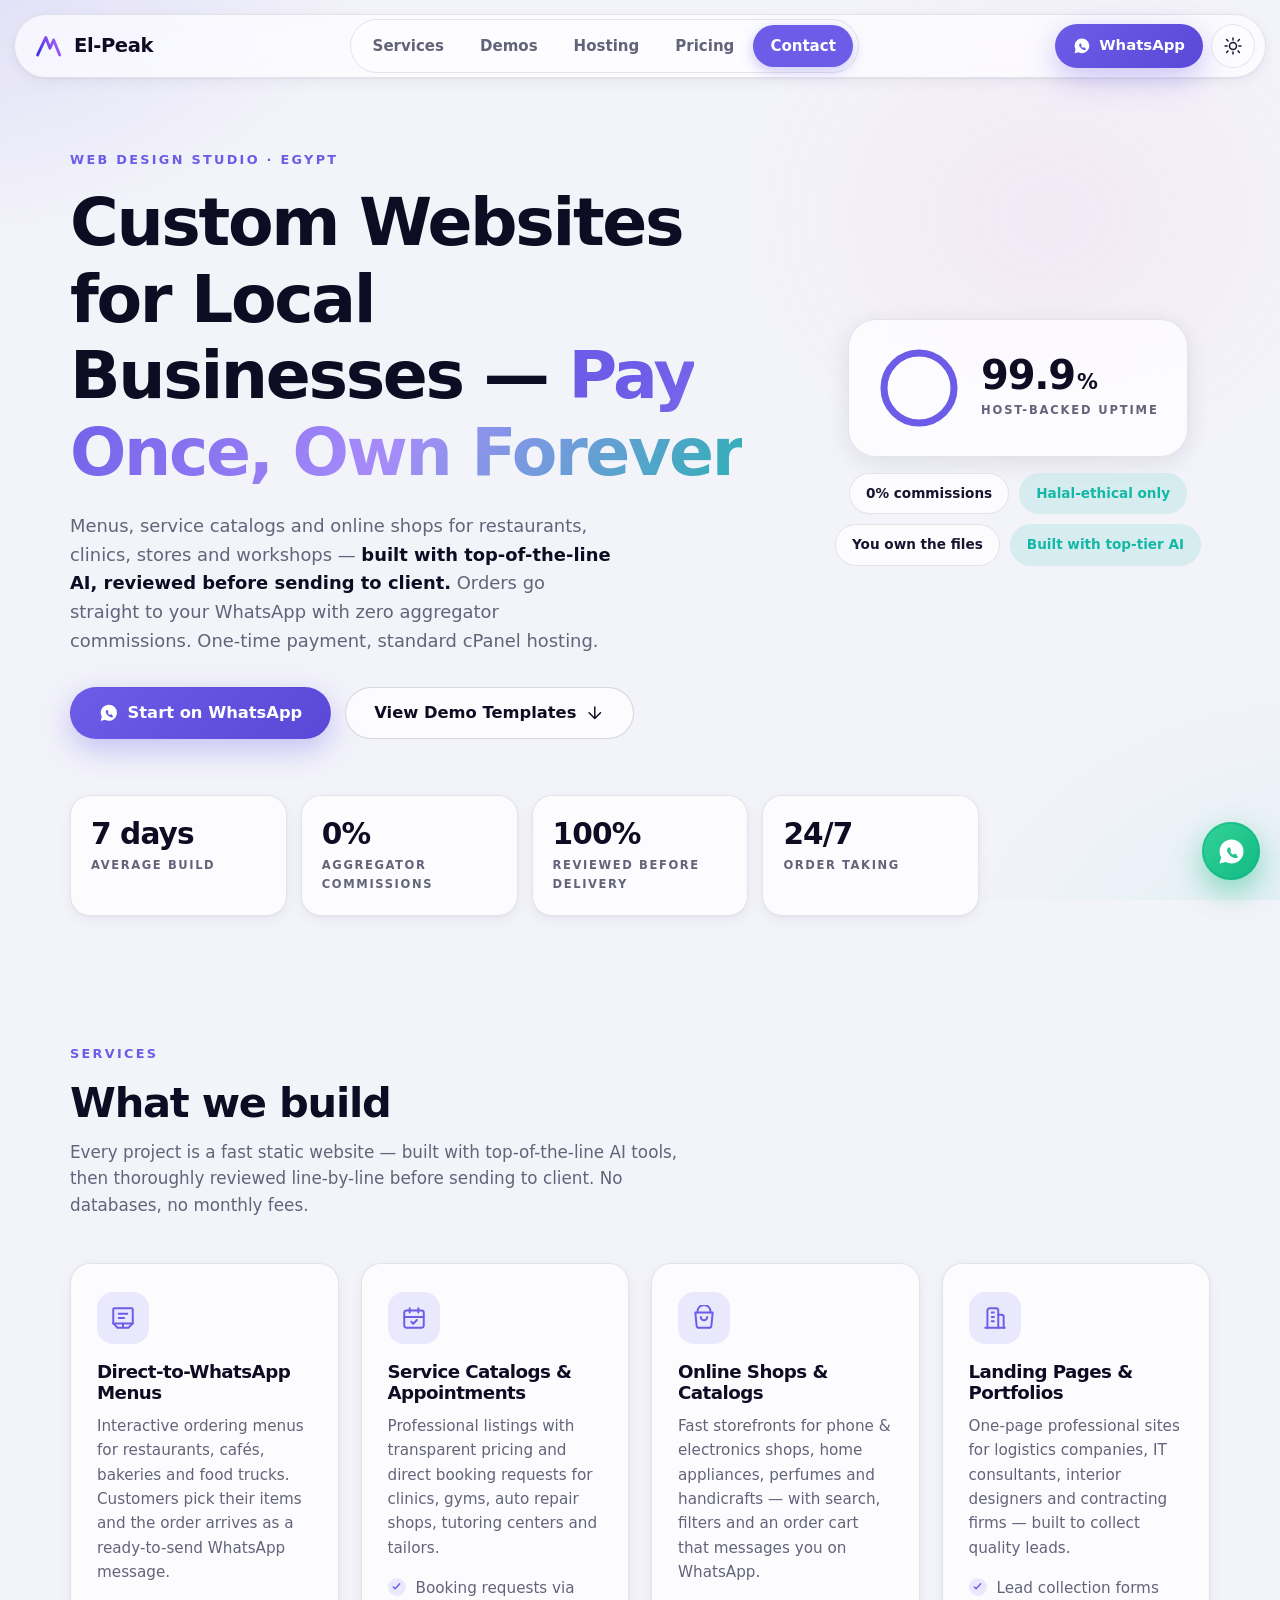
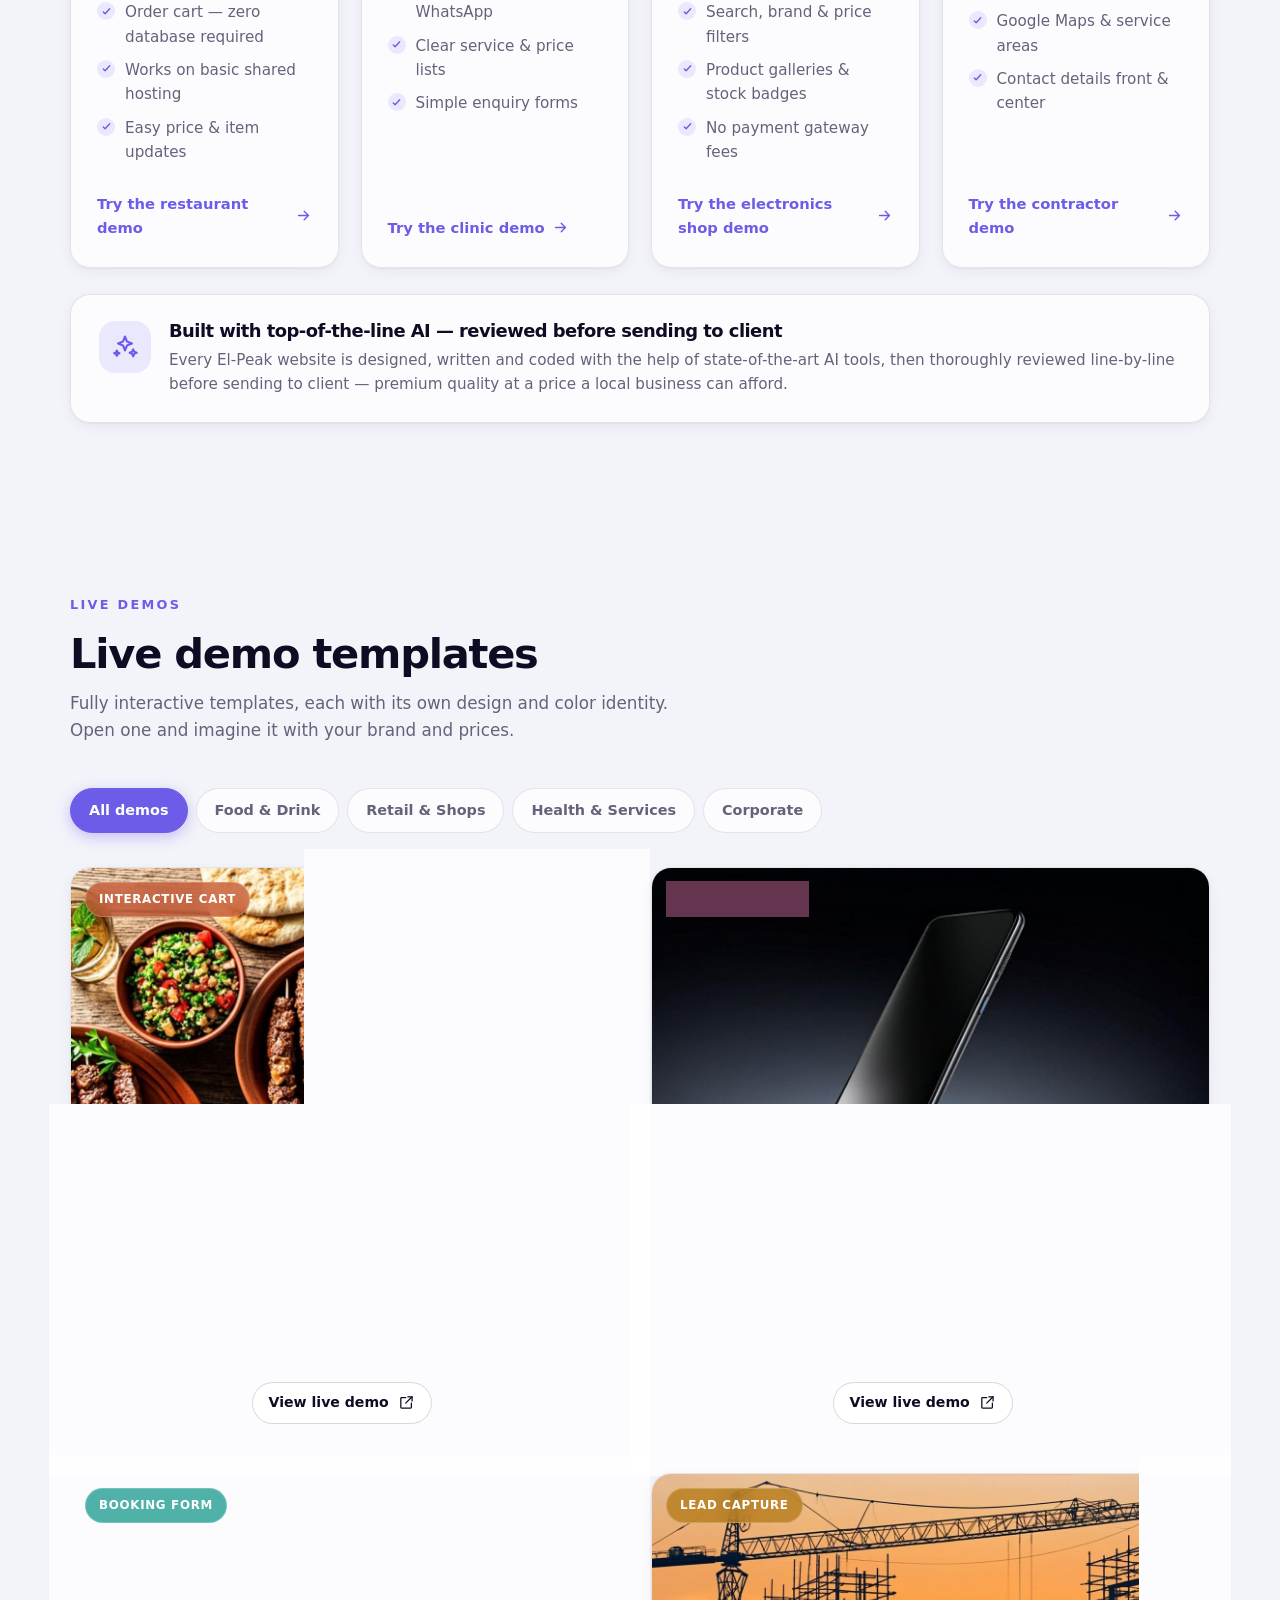
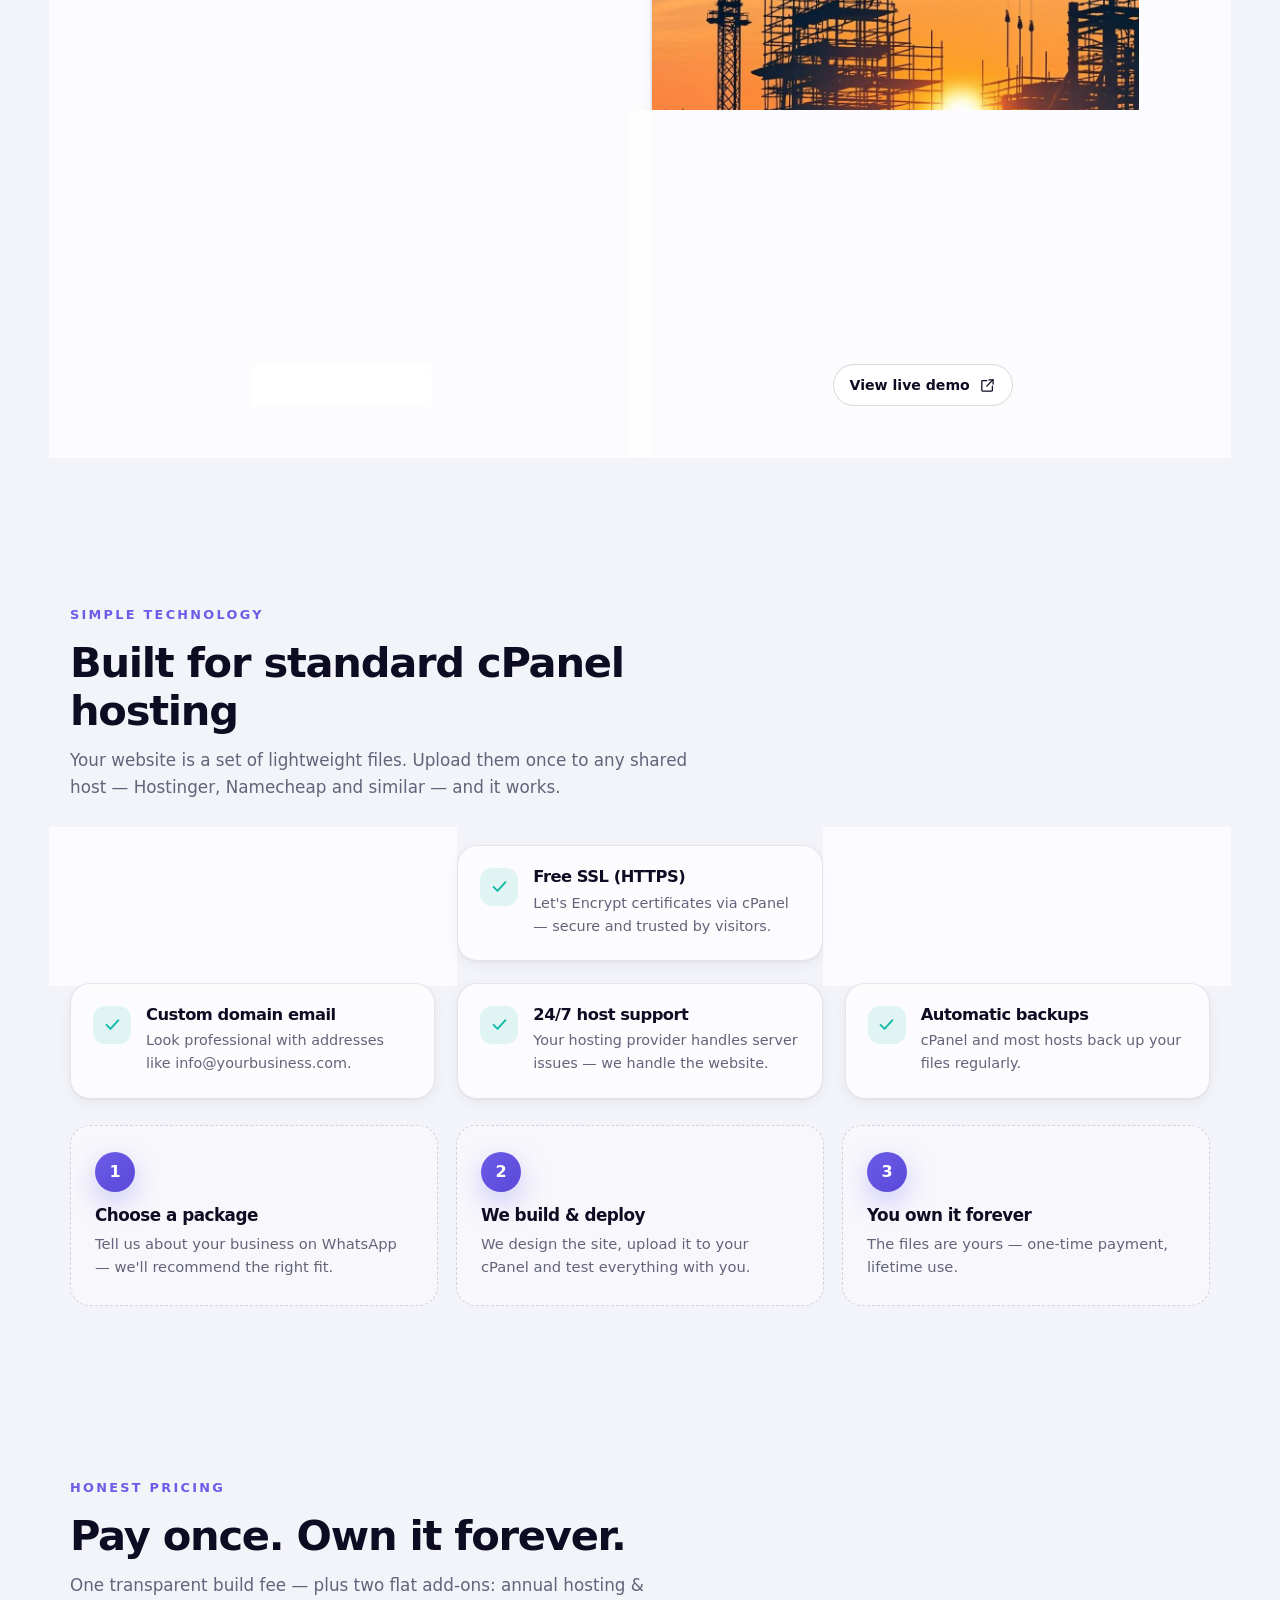
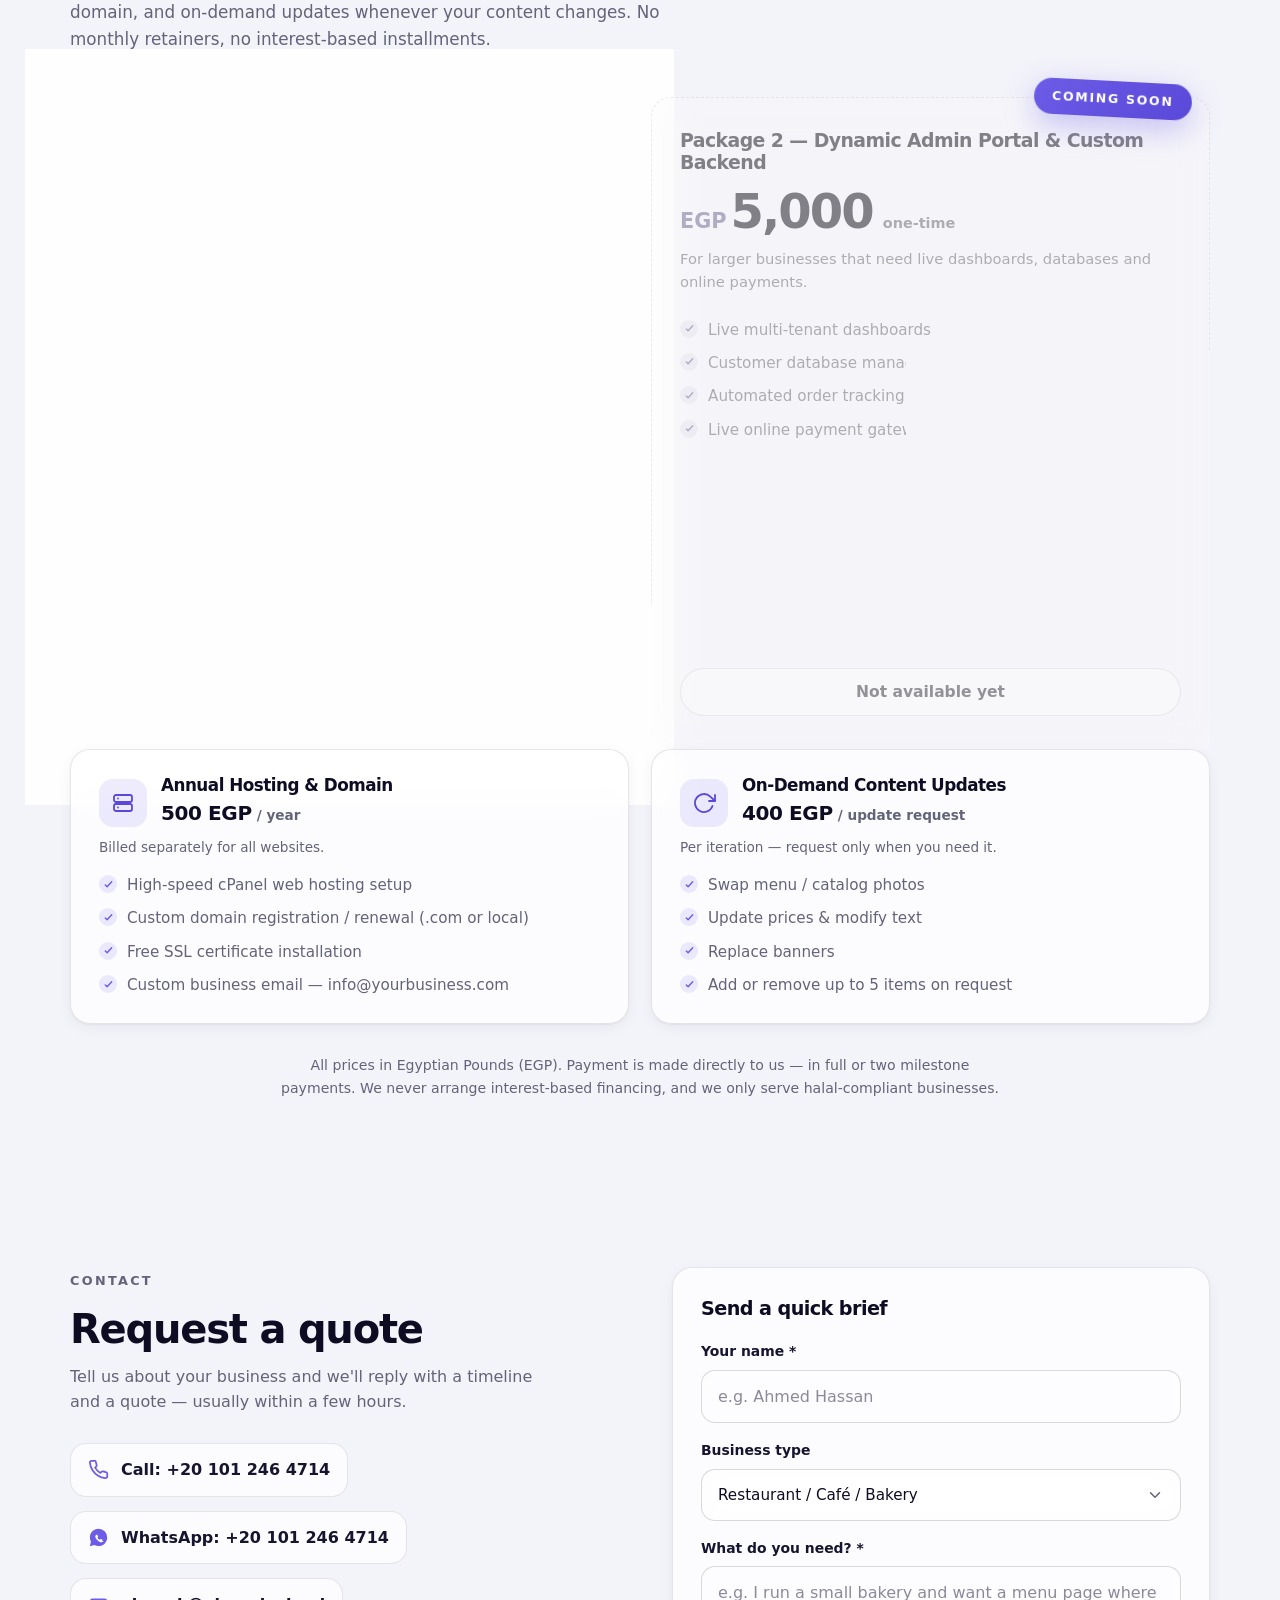
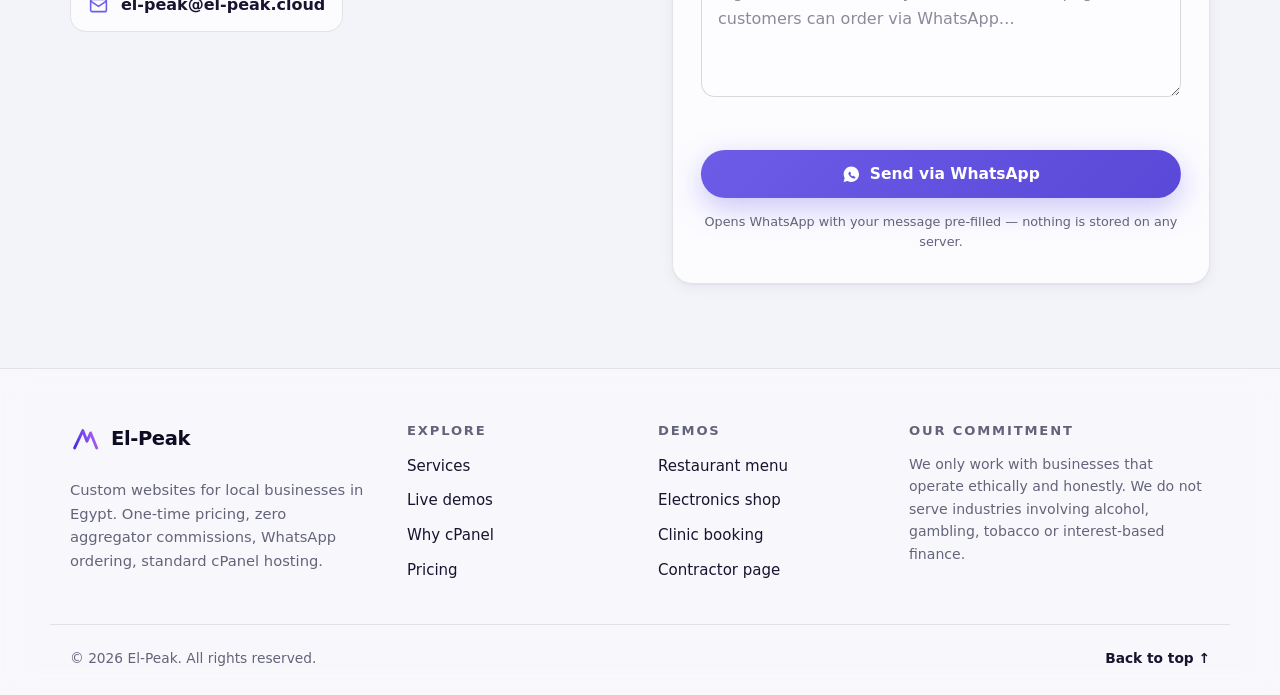
==== commit ef4b3882: "Replace select with custom dropdown for business type" ====
--- a/index.html
+++ b/index.html
@@ -506,14 +506,44 @@
             <input id="cfName" name="name" type="text" autocomplete="name" required placeholder="e.g. Ahmed Hassan">
           </div>
           <div class="field">
-            <label for="cfType">Business type</label>
-            <select id="cfType" name="type">
-              <option value="Restaurant / Café / Bakery">Restaurant / Café / Bakery</option>
-              <option value="Clinic / Gym / Wellness">Clinic / Gym / Wellness</option>
-              <option value="Shop / E-commerce / Retail">Shop / E-commerce / Retail</option>
-              <option value="Services / Company / Logistics">Services / Company / Logistics</option>
-              <option value="Other">Other</option>
-            </select>
+            <label for="cfTypeTrigger" id="cfTypeLabel">Business type</label>
+            <div class="custom-select-wrap" id="cfTypeWrap">
+              <select id="cfType" name="type" class="custom-select-native" tabindex="-1" aria-hidden="true">
+                <option value="Restaurant / Café / Bakery" selected>Restaurant / Café / Bakery</option>
+                <option value="Clinic / Gym / Wellness">Clinic / Gym / Wellness</option>
+                <option value="Shop / E-commerce / Retail">Shop / E-commerce / Retail</option>
+                <option value="Services / Company / Logistics">Services / Company / Logistics</option>
+                <option value="Other">Other</option>
+              </select>
+              <button class="custom-select-trigger" type="button" id="cfTypeTrigger" aria-haspopup="listbox" aria-expanded="false" aria-labelledby="cfTypeLabel cfTypeValue">
+                <span class="custom-select-value" id="cfTypeValue">Restaurant / Café / Bakery</span>
+                <svg class="custom-select-icon" viewBox="0 0 24 24" fill="none" stroke="currentColor" stroke-width="2" stroke-linecap="round" stroke-linejoin="round" aria-hidden="true">
+                  <path d="M6 9l6 6 6-6"/>
+                </svg>
+              </button>
+              <div class="custom-select-dropdown" id="cfTypeDropdown" role="listbox" aria-labelledby="cfTypeLabel" hidden>
+                <div class="custom-select-option is-selected" role="option" aria-selected="true" data-value="Restaurant / Café / Bakery" tabindex="0">
+                  <span>Restaurant / Café / Bakery</span>
+                  <svg class="opt-check" viewBox="0 0 24 24" fill="none" stroke="currentColor" stroke-width="2.5" stroke-linecap="round" stroke-linejoin="round" aria-hidden="true"><path d="M20 6L9 17l-5-5"/></svg>
+                </div>
+                <div class="custom-select-option" role="option" aria-selected="false" data-value="Clinic / Gym / Wellness" tabindex="-1">
+                  <span>Clinic / Gym / Wellness</span>
+                  <svg class="opt-check" viewBox="0 0 24 24" fill="none" stroke="currentColor" stroke-width="2.5" stroke-linecap="round" stroke-linejoin="round" aria-hidden="true"><path d="M20 6L9 17l-5-5"/></svg>
+                </div>
+                <div class="custom-select-option" role="option" aria-selected="false" data-value="Shop / E-commerce / Retail" tabindex="-1">
+                  <span>Shop / E-commerce / Retail</span>
+                  <svg class="opt-check" viewBox="0 0 24 24" fill="none" stroke="currentColor" stroke-width="2.5" stroke-linecap="round" stroke-linejoin="round" aria-hidden="true"><path d="M20 6L9 17l-5-5"/></svg>
+                </div>
+                <div class="custom-select-option" role="option" aria-selected="false" data-value="Services / Company / Logistics" tabindex="-1">
+                  <span>Services / Company / Logistics</span>
+                  <svg class="opt-check" viewBox="0 0 24 24" fill="none" stroke="currentColor" stroke-width="2.5" stroke-linecap="round" stroke-linejoin="round" aria-hidden="true"><path d="M20 6L9 17l-5-5"/></svg>
+                </div>
+                <div class="custom-select-option" role="option" aria-selected="false" data-value="Other" tabindex="-1">
+                  <span>Other</span>
+                  <svg class="opt-check" viewBox="0 0 24 24" fill="none" stroke="currentColor" stroke-width="2.5" stroke-linecap="round" stroke-linejoin="round" aria-hidden="true"><path d="M20 6L9 17l-5-5"/></svg>
+                </div>
+              </div>
+            </div>
           </div>
           <div class="field">
             <label for="cfMsg">What do you need? <span aria-hidden="true">*</span></label>
--- a/css/style.css
+++ b/css/style.css
@@ -907,7 +907,194 @@
   border-color: var(--accent);
   box-shadow: 0 0 0 4px var(--accent-soft);
 }
-.field select { appearance: none; background-image: url("data:image/svg+xml,%3Csvg xmlns='http://www.w3.org/2000/svg' viewBox='0 0 24 24' fill='none' stroke='%2363637a' stroke-width='2' stroke-linecap='round' stroke-linejoin='round'%3E%3Cpath d='M6 9l6 6 6-6'/%3E%3C/svg%3E"); background-repeat: no-repeat; background-position: right 14px center; background-size: 17px; }
+.field select {
+  appearance: none;
+  background-image: url("data:image/svg+xml,%3Csvg xmlns='http://www.w3.org/2000/svg' viewBox='0 0 24 24' fill='none' stroke='%2363637a' stroke-width='2' stroke-linecap='round' stroke-linejoin='round'%3E%3Cpath d='M6 9l6 6 6-6'/%3E%3C/svg%3E");
+  background-repeat: no-repeat;
+  background-position: right 14px center;
+  background-size: 17px;
+  cursor: pointer;
+}
+
+/* Fix native option contrast in both light and dark mode */
+select option {
+  background-color: #ffffff;
+  color: #16142f;
+  padding: 8px 12px;
+}
+[data-theme="dark"] select option {
+  background-color: #161626;
+  color: #f1f1f8;
+}
+
+/* --- Custom Glassmorphic Select --------------------------- */
+.custom-select-wrap {
+  position: relative;
+  width: 100%;
+}
+
+.custom-select-native {
+  width: 100%;
+}
+.js .custom-select-native {
+  position: absolute !important;
+  width: 1px !important;
+  height: 1px !important;
+  padding: 0 !important;
+  margin: -1px !important;
+  overflow: hidden !important;
+  clip: rect(0, 0, 0, 0) !important;
+  white-space: nowrap !important;
+  border: 0 !important;
+  opacity: 0 !important;
+  pointer-events: none !important;
+}
+
+.custom-select-trigger {
+  display: none;
+  width: 100%;
+  align-items: center;
+  justify-content: space-between;
+  gap: 12px;
+  padding: 13px 16px;
+  border-radius: 14px;
+  border: 1px solid var(--border-strong);
+  background: var(--surface-soft);
+  color: var(--text-strong);
+  font-family: inherit;
+  font-size: 0.95rem;
+  font-weight: 500;
+  text-align: left;
+  cursor: pointer;
+  backdrop-filter: blur(14px);
+  -webkit-backdrop-filter: blur(14px);
+  transition: border-color 0.2s ease, box-shadow 0.2s ease, background 0.2s ease;
+  user-select: none;
+}
+.js .custom-select-trigger {
+  display: flex;
+}
+.custom-select-trigger:hover {
+  border-color: var(--accent);
+  background: var(--surface);
+}
+.custom-select-trigger:focus-visible,
+.custom-select-trigger.is-active {
+  outline: none;
+  border-color: var(--accent);
+  box-shadow: 0 0 0 4px var(--accent-soft);
+}
+
+.custom-select-value {
+  flex: 1;
+  white-space: nowrap;
+  overflow: hidden;
+  text-overflow: ellipsis;
+  color: var(--text-strong);
+}
+
+.custom-select-icon {
+  width: 18px;
+  height: 18px;
+  flex: none;
+  color: var(--muted);
+  transition: transform 0.25s cubic-bezier(0.4, 0, 0.2, 1), color 0.2s ease;
+}
+.custom-select-trigger.is-active .custom-select-icon {
+  transform: rotate(180deg);
+  color: var(--accent);
+}
+
+.custom-select-dropdown {
+  position: absolute;
+  top: calc(100% + 8px);
+  left: 0;
+  right: 0;
+  z-index: 100;
+  padding: 8px;
+  border-radius: 18px;
+  background: rgba(255, 255, 255, 0.88);
+  backdrop-filter: blur(20px);
+  -webkit-backdrop-filter: blur(20px);
+  border: 1px solid rgba(22, 20, 47, 0.12);
+  box-shadow: 0 16px 40px rgba(22, 20, 47, 0.14), 0 4px 12px rgba(22, 20, 47, 0.06);
+  opacity: 0;
+  visibility: hidden;
+  transform: translateY(-8px) scale(0.98);
+  pointer-events: none;
+  transition: opacity 0.2s ease, transform 0.2s cubic-bezier(0.16, 1, 0.3, 1), visibility 0.2s ease;
+  overflow: hidden;
+}
+[data-theme="dark"] .custom-select-dropdown {
+  background: rgba(18, 17, 30, 0.94);
+  backdrop-filter: blur(24px);
+  -webkit-backdrop-filter: blur(24px);
+  border: 1px solid rgba(255, 255, 255, 0.15);
+  box-shadow: 0 20px 50px rgba(0, 0, 0, 0.65), 0 0 0 1px rgba(255, 255, 255, 0.08);
+}
+
+.custom-select-dropdown.is-open {
+  opacity: 1;
+  visibility: visible;
+  transform: translateY(0) scale(1);
+  pointer-events: auto;
+}
+
+.custom-select-option {
+  display: flex;
+  align-items: center;
+  justify-content: space-between;
+  gap: 10px;
+  padding: 11px 14px;
+  border-radius: 11px;
+  font-size: 0.93rem;
+  font-weight: 500;
+  color: var(--text);
+  cursor: pointer;
+  transition: background 0.15s ease, color 0.15s ease;
+  user-select: none;
+}
+[data-theme="dark"] .custom-select-option {
+  color: #e4e4f0;
+}
+
+.custom-select-option:hover,
+.custom-select-option.is-highlighted {
+  background: var(--accent-soft);
+  color: var(--accent-strong);
+}
+[data-theme="dark"] .custom-select-option:hover,
+[data-theme="dark"] .custom-select-option.is-highlighted {
+  background: rgba(124, 106, 242, 0.22);
+  color: #ffffff;
+}
+
+.custom-select-option.is-selected {
+  background: linear-gradient(135deg, rgba(108, 92, 231, 0.14), rgba(20, 184, 166, 0.10));
+  color: var(--accent);
+  font-weight: 700;
+}
+[data-theme="dark"] .custom-select-option.is-selected {
+  background: linear-gradient(135deg, rgba(124, 106, 242, 0.28), rgba(45, 212, 191, 0.18));
+  color: #ffffff;
+}
+
+.opt-check {
+  width: 17px;
+  height: 17px;
+  flex: none;
+  color: var(--accent);
+  opacity: 0;
+  transform: scale(0.6);
+  transition: opacity 0.15s ease, transform 0.15s ease;
+}
+.custom-select-option.is-selected .opt-check {
+  opacity: 1;
+  transform: scale(1);
+}
+[data-theme="dark"] .custom-select-option.is-selected .opt-check {
+  color: var(--teal);
+}
 
 .form-hint { min-height: 1.4em; font-size: 0.88rem; margin-bottom: 10px; color: var(--accent); font-weight: 600; }
 .form-hint.is-error { color: #e5484d; }
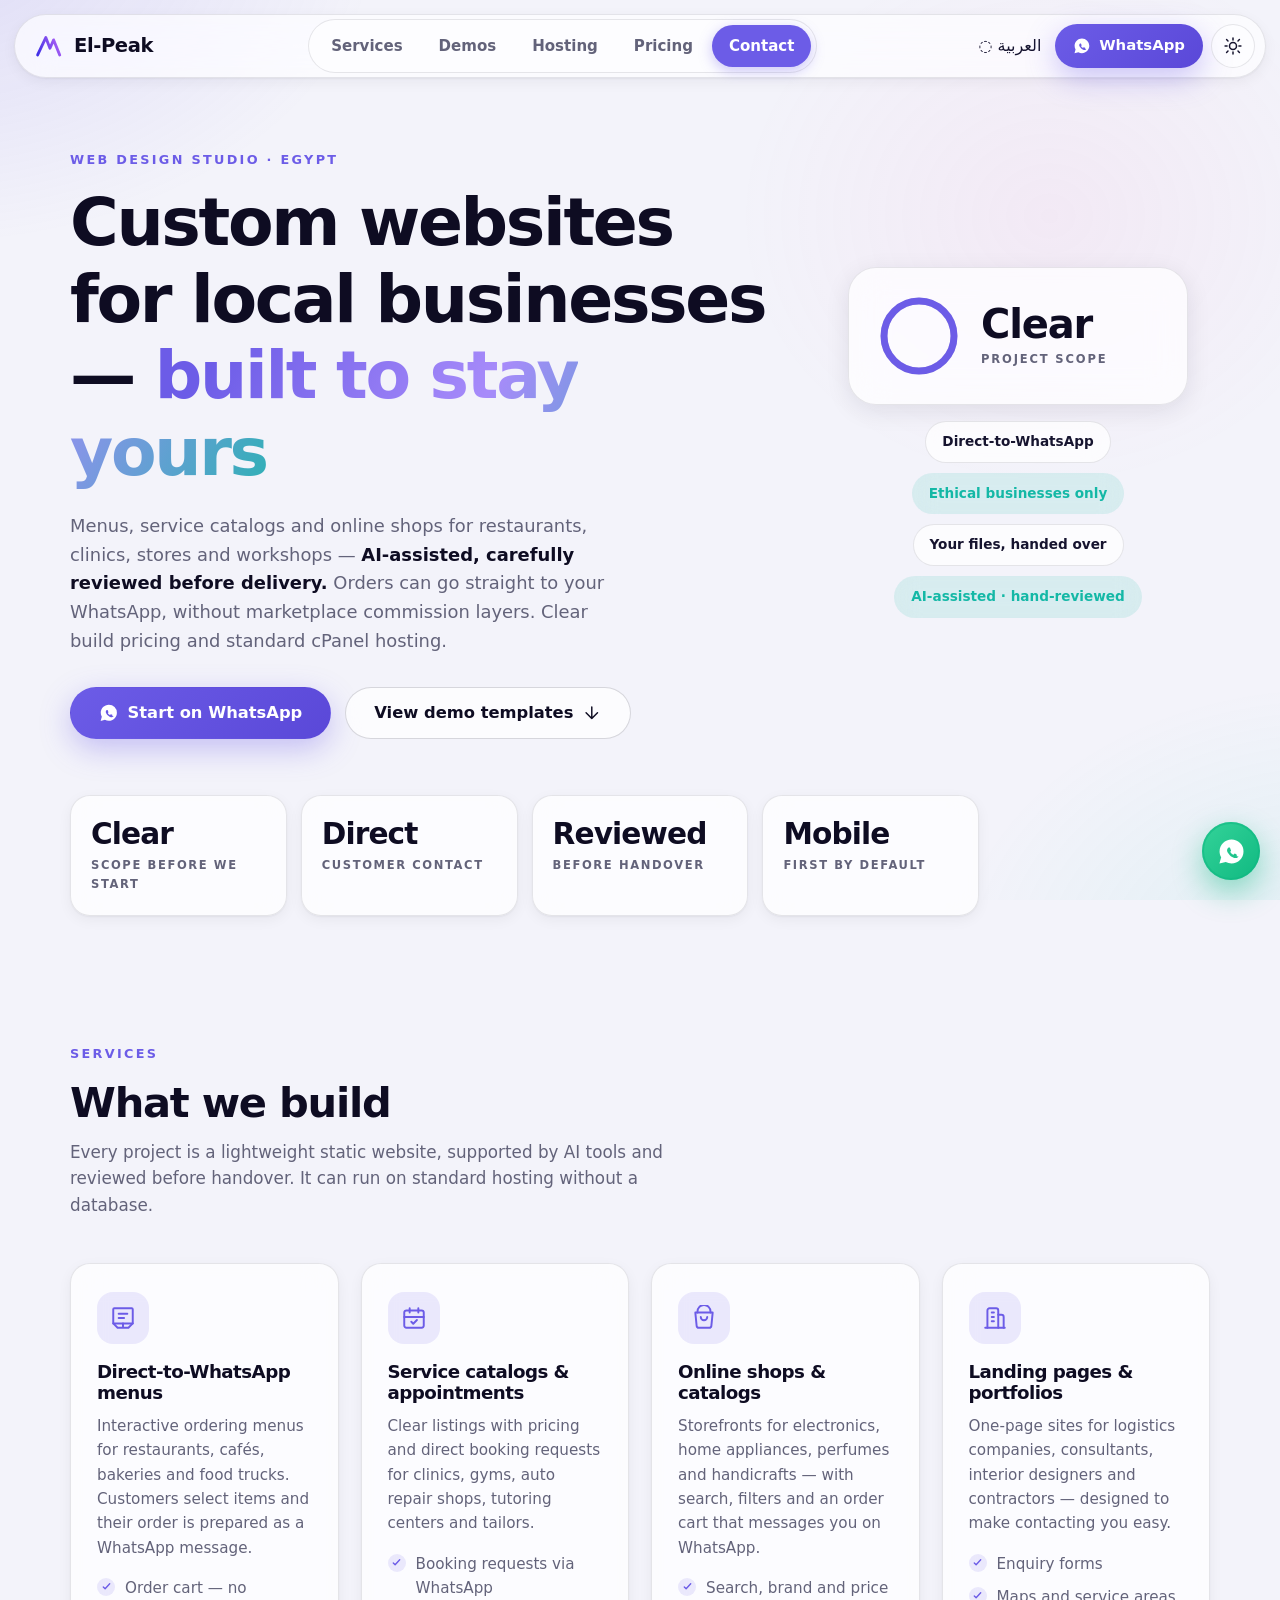
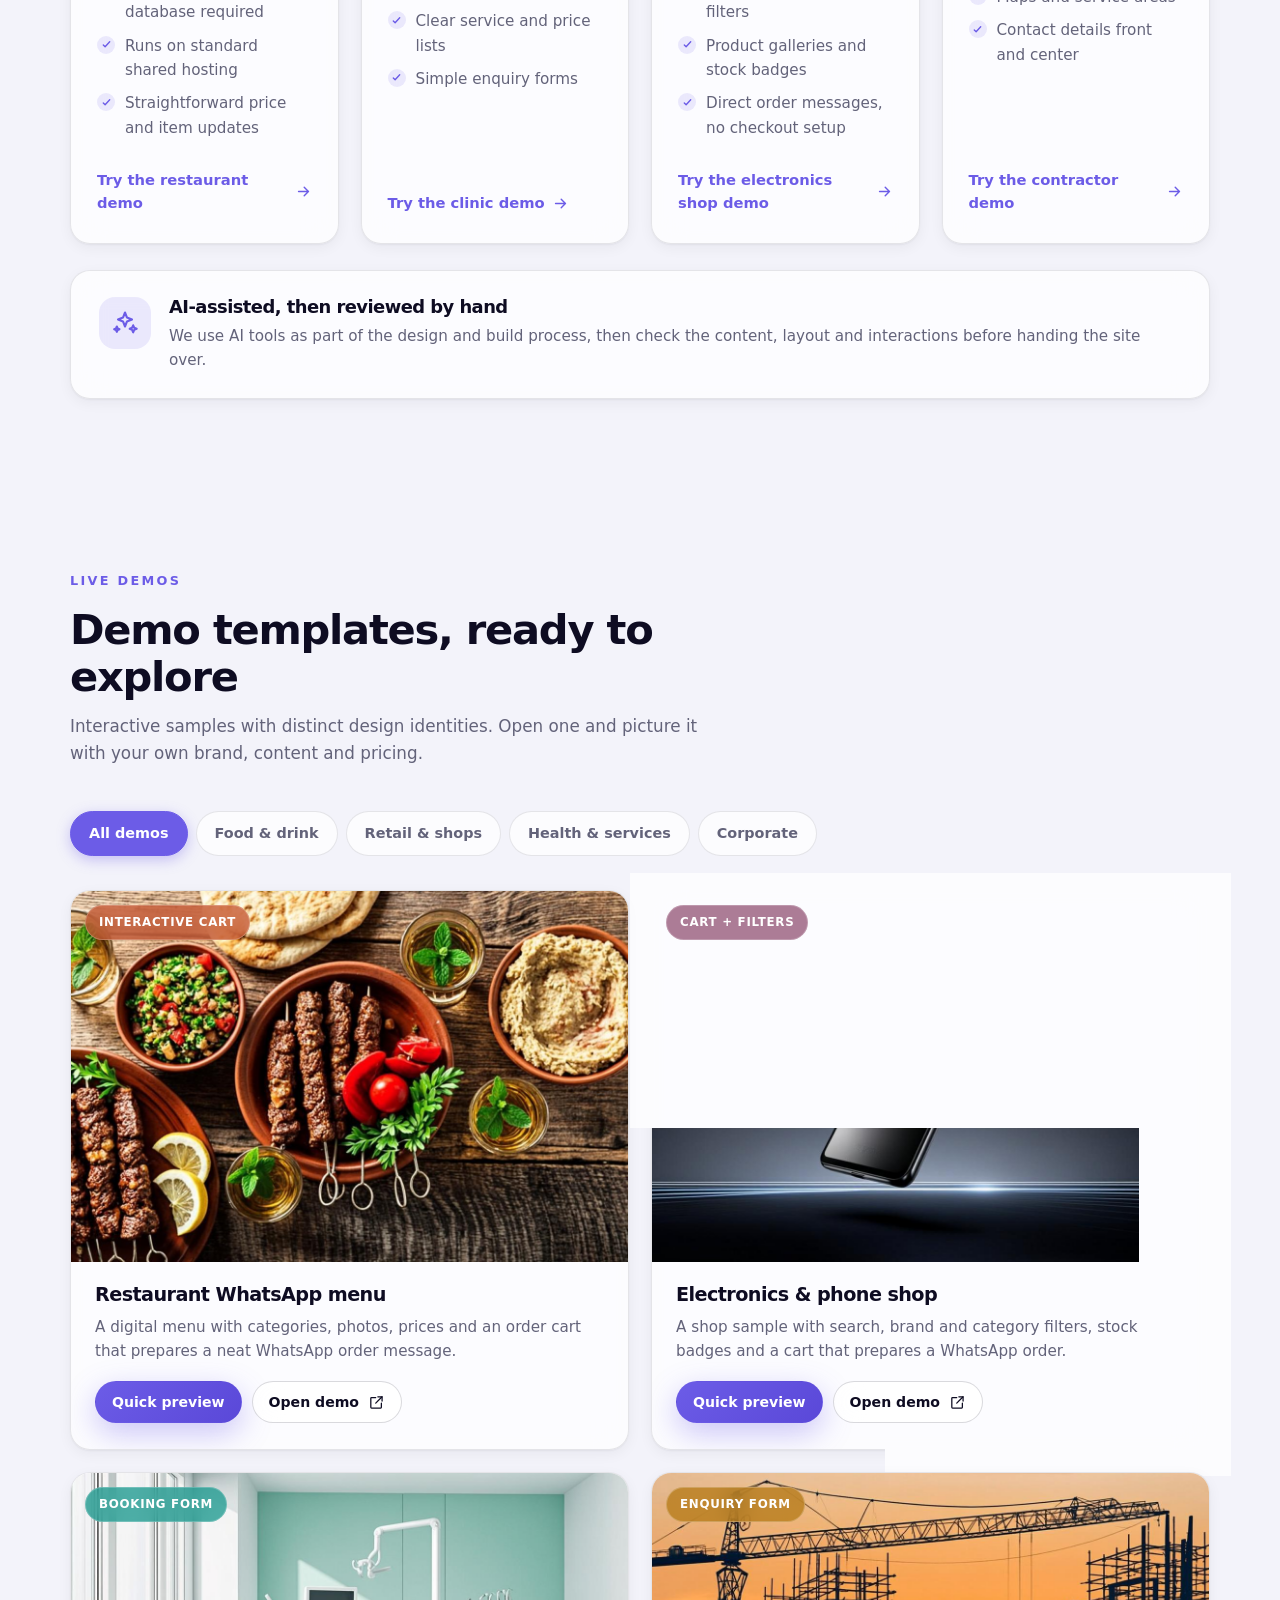
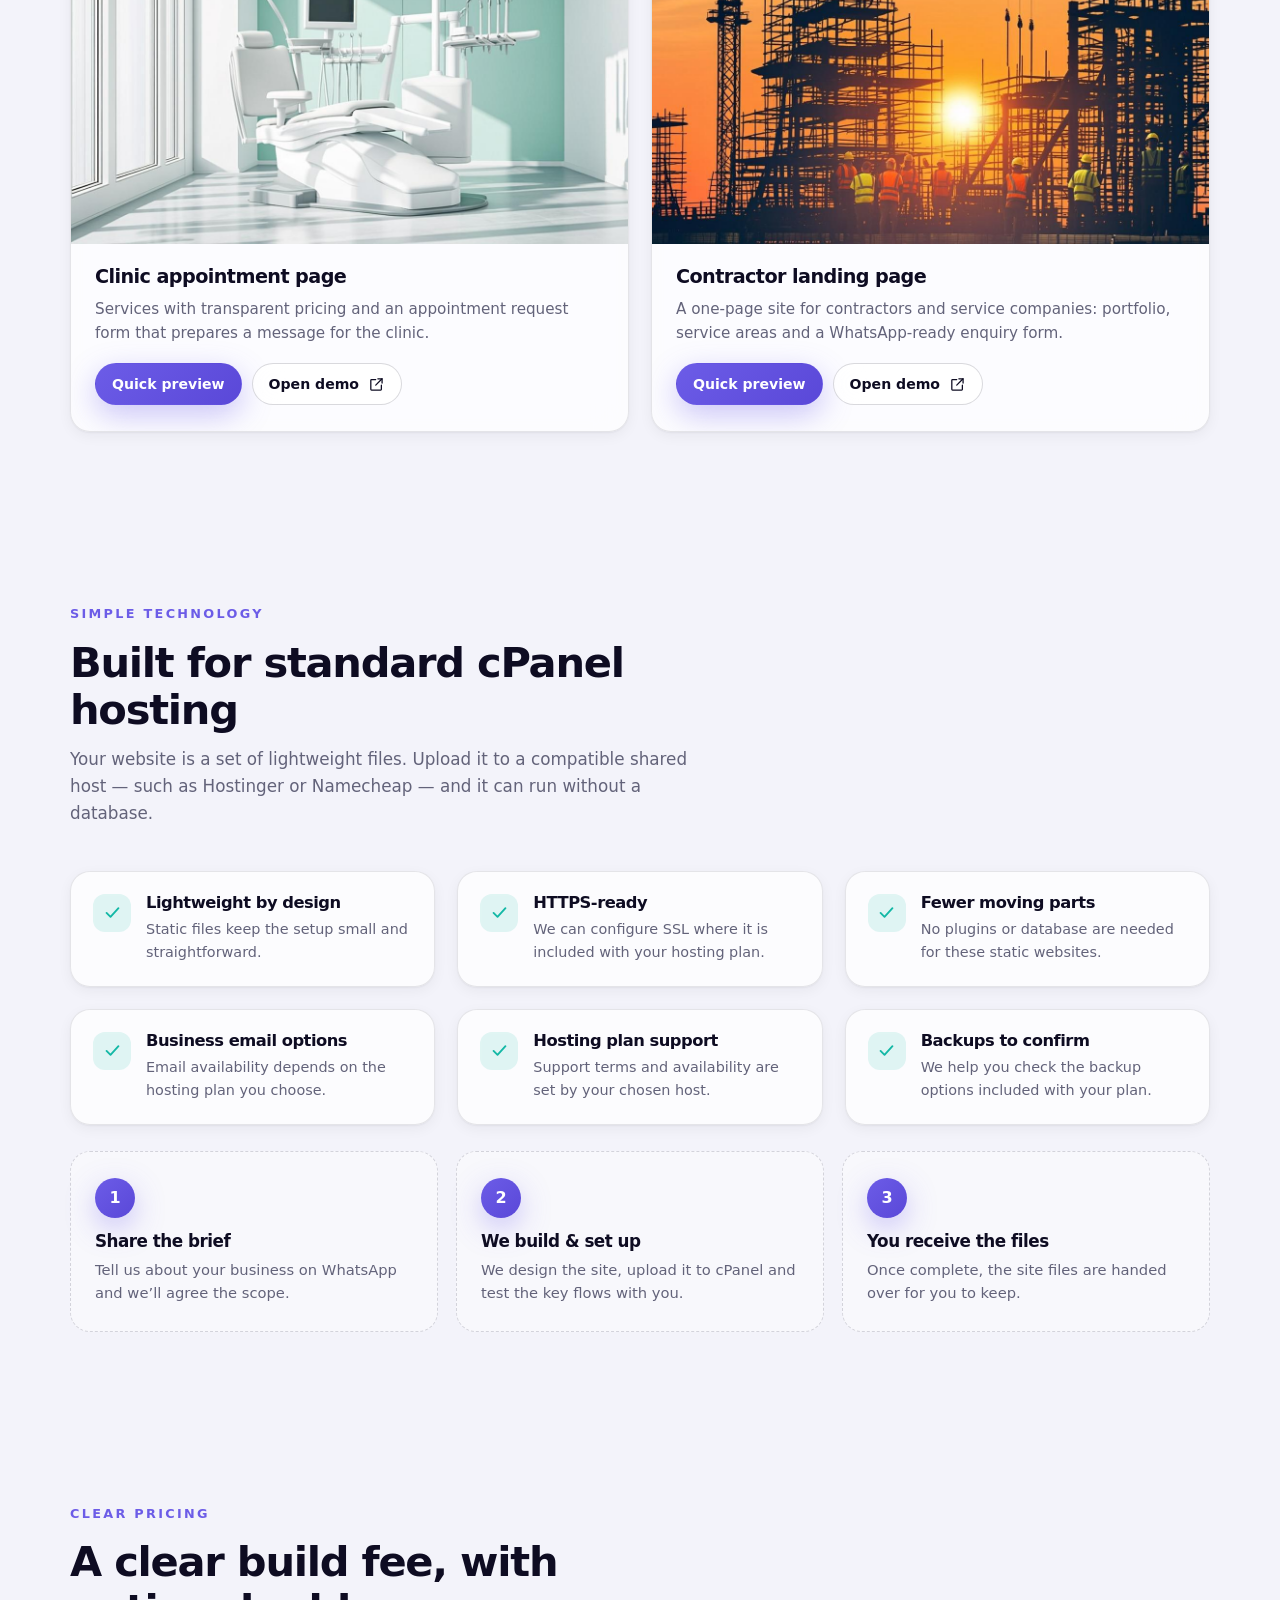
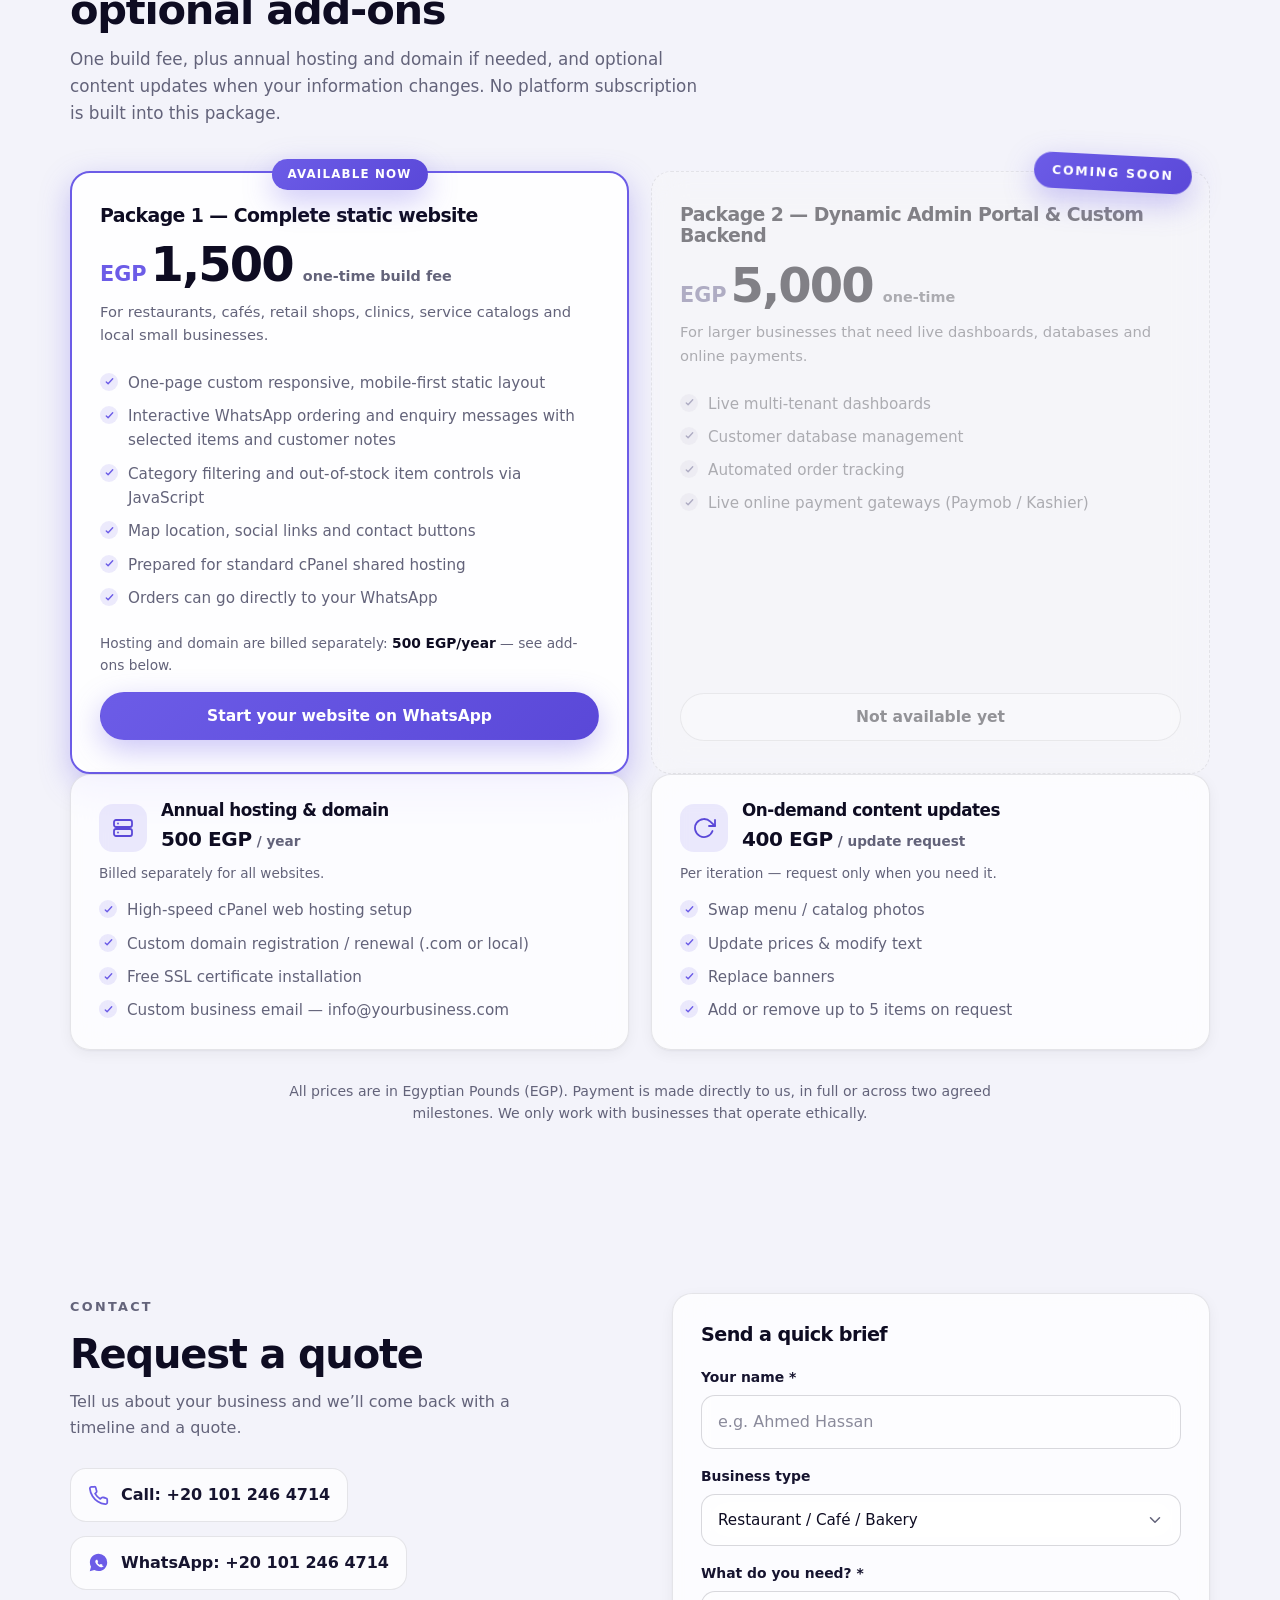
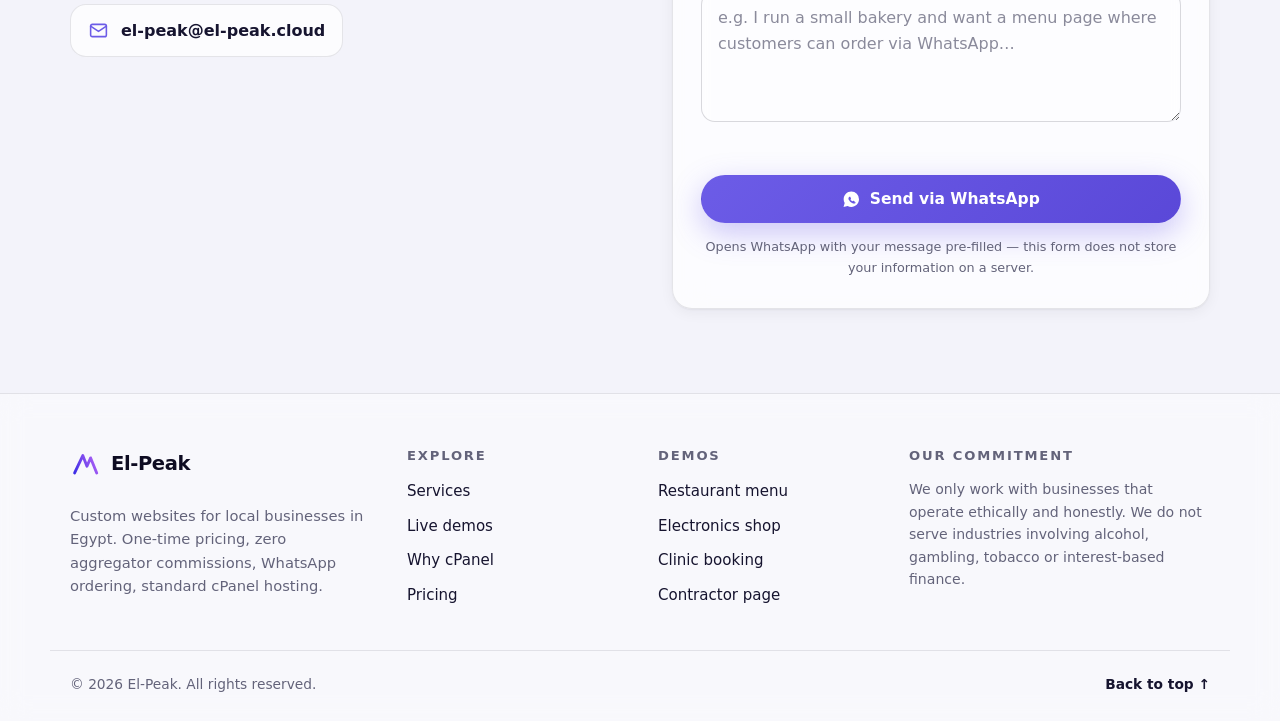
==== commit e171fe7f: "Update index.html" ====
--- a/index.html
+++ b/index.html
@@ -1,5 +1,5 @@
 <!DOCTYPE html>
-<html lang="en" data-theme="light">
+<html lang="en" dir="ltr" data-theme="light">
 <head>
   <!-- ============================================================
        El-Peak — Main Agency Landing Page
@@ -9,13 +9,13 @@
   <meta charset="UTF-8">
   <meta name="viewport" content="width=device-width, initial-scale=1.0">
   <title>El-Peak — Custom Websites for Local Businesses</title>
-  <meta name="description" content="El-Peak builds fast, ethical, affordable custom websites for halal-conscious local businesses in Egypt — designed with top-of-the-line AI, reviewed before sending to client. One-time build from 1,500 EGP, orders go straight to your WhatsApp, zero aggregator commissions, standard cPanel hosting.">
+  <meta name="description" content="El-Peak builds considered, affordable custom websites for ethical local businesses in Egypt. AI-assisted design is reviewed before delivery, with direct WhatsApp ordering and standard cPanel hosting.">
   <meta name="theme-color" content="#6c5ce7">
 
   <!-- Open Graph / social sharing -->
   <meta property="og:type" content="website">
   <meta property="og:title" content="El-Peak — Custom Websites for Local Businesses">
-  <meta property="og:description" content="Fast, ethical, affordable websites for local businesses — AI-assisted builds, one-time EGP pricing, WhatsApp ordering, cPanel hosting.">
+  <meta property="og:description" content="Thoughtful, ethical websites for local businesses — AI-assisted builds, clear EGP pricing, WhatsApp ordering and cPanel hosting.">
   <meta property="og:image" content="demos/restaurant/assets/r-hero.jpg">
 
   <!-- Inline SVG favicon (El-Peak twin-peak "M" mark, blue→purple gradient, no external file needed) -->
@@ -41,7 +41,7 @@
     "@context": "https://schema.org",
     "@type": "ProfessionalService",
     "name": "El-Peak",
-    "description": "Custom static websites for halal-conscious local businesses in Egypt — designed and coded with top-of-the-line AI, reviewed before sending to client. One-time build fee 1,500 EGP, direct-to-WhatsApp ordering, zero aggregator commissions, standard cPanel hosting.",
+    "description": "Custom static websites for ethical local businesses in Egypt — AI-assisted and reviewed before delivery, with direct-to-WhatsApp ordering and standard cPanel hosting.",
     "areaServed": "Egypt",
     "priceRange": "EGP 1,500 – 5,000"
   }
@@ -71,18 +71,22 @@
 
       <nav class="site-nav" id="siteNav" aria-label="Primary navigation">
         <ul class="nav-list">
-          <li><a class="nav-link" href="#services">Services</a></li>
-          <li><a class="nav-link" href="#demos">Demos</a></li>
-          <li><a class="nav-link" href="#hosting">Hosting</a></li>
-          <li><a class="nav-link" href="#pricing">Pricing</a></li>
-          <li><a class="nav-link" href="#contact">Contact</a></li>
+          <li><a class="nav-link" href="#services" data-i18n="navServices">Services</a></li>
+          <li><a class="nav-link" href="#demos" data-i18n="navDemos">Demos</a></li>
+          <li><a class="nav-link" href="#hosting" data-i18n="navHosting">Hosting</a></li>
+          <li><a class="nav-link" href="#pricing" data-i18n="navPricing">Pricing</a></li>
+          <li><a class="nav-link" href="#contact" data-i18n="navContact">Contact</a></li>
         </ul>
       </nav>
 
       <div class="nav-actions">
+        <button class="language-toggle" id="languageToggle" type="button" aria-label="Switch to Arabic" aria-pressed="false">
+          <span class="language-toggle__globe" aria-hidden="true">◌</span>
+          <span id="languageToggleLabel">العربية</span>
+        </button>
         <a class="nav-cta" data-wa href="https://wa.me/201012464714?text=Hi!%20I%27m%20interested%20in%20a%20website%20for%20my%20business" target="_blank" rel="noopener">
           <svg class="icon" viewBox="0 0 24 24" fill="currentColor" aria-hidden="true"><path d="M12.04 2C6.58 2 2.13 6.45 2.13 11.91c0 1.75.46 3.45 1.32 4.95L2 22l5.25-1.38a9.9 9.9 0 0 0 4.79 1.22c5.46 0 9.9-4.45 9.9-9.91A9.85 9.85 0 0 0 12.04 2zm5.8 14.06c-.24.68-1.4 1.3-1.93 1.35-.53.05-1.03.24-2.92-.62-2.27-1.03-3.7-3.4-3.81-3.56-.11-.16-.9-1.25-.86-2.36.04-1.11.62-1.64.84-1.87.22-.23.48-.28.64-.28.16 0 .32 0 .46.01.15.01.35-.06.54.42.2.5.68 1.75.74 1.87.06.13.1.28.01.44-.08.17-.17.27-.33.44-.16.17-.34.38-.24.56.1.18.45.76.97 1.24.67.61 1.23.81 1.41.9.18.09.29.08.4-.04.11-.13.46-.53.59-.71.12-.18.25-.15.42-.09.17.06 1.1.55 1.29.65.19.1.31.15.36.23.05.09.05.51-.19 1.2z"/></svg>
-          <span class="nav-cta-label">WhatsApp</span>
+          <span class="nav-cta-label" data-i18n="whatsApp">WhatsApp</span>
         </a>
         <button class="icon-btn theme-toggle" id="themeToggle" type="button" aria-label="Switch between light and dark theme" aria-pressed="false">
           <svg class="icon icon-sun" viewBox="0 0 24 24" fill="none" stroke="currentColor" stroke-width="1.8" stroke-linecap="round" aria-hidden="true"><circle cx="12" cy="12" r="4.2"/><path d="M12 2.5v2.4M12 19.1v2.4M4.3 4.3l1.7 1.7M18 18l1.7 1.7M2.5 12h2.4M19.1 12h2.4M4.3 19.7L6 18M18 6l1.7-1.7"/></svg>
@@ -103,27 +107,21 @@
     <section class="hero" id="home" aria-labelledby="heroTitle">
       <div class="container hero-grid">
         <div class="hero-copy reveal">
-          <p class="eyebrow">Web Design Studio · Egypt</p>
-          <h1 id="heroTitle">Custom Websites for Local Businesses — <span class="grad">Pay Once, Own Forever</span></h1>
-          <p class="hero-sub">
-            Menus, service catalogs and online shops for restaurants, clinics, stores and
-            workshops — <strong>built with top-of-the-line AI, reviewed before sending to client.</strong>
-            Orders go straight to your WhatsApp with zero aggregator commissions.
-            One-time payment, standard cPanel hosting.
-          </p>
+          <p class="eyebrow" data-i18n="heroEyebrow">Web Design Studio · Egypt</p>
+          <h1 id="heroTitle" data-i18n-html="heroTitle">Custom websites for local businesses — <span class="grad">built to stay yours</span></h1>
+          <p class="hero-sub" data-i18n-html="heroSub">Menus, service catalogs and online shops for restaurants, clinics, stores and workshops — <strong>AI-assisted, carefully reviewed before delivery.</strong> Orders can go straight to your WhatsApp, without marketplace commission layers. Clear build pricing and standard cPanel hosting.</p>
           <div class="hero-actions">
             <a class="btn btn-primary btn-lg" data-wa href="https://wa.me/201012464714?text=Hi!%20I%27m%20interested%20in%20a%20website%20for%20my%20business" target="_blank" rel="noopener">
               <svg class="icon" viewBox="0 0 24 24" fill="currentColor" aria-hidden="true"><path d="M12.04 2C6.58 2 2.13 6.45 2.13 11.91c0 1.75.46 3.45 1.32 4.95L2 22l5.25-1.38a9.9 9.9 0 0 0 4.79 1.22c5.46 0 9.9-4.45 9.9-9.91A9.85 9.85 0 0 0 12.04 2zm5.8 14.06c-.24.68-1.4 1.3-1.93 1.35-.53.05-1.03.24-2.92-.62-2.27-1.03-3.7-3.4-3.81-3.56-.11-.16-.9-1.25-.86-2.36.04-1.11.62-1.64.84-1.87.22-.23.48-.28.64-.28.16 0 .32 0 .46.01.15.01.35-.06.54.42.2.5.68 1.75.74 1.87.06.13.1.28.01.44-.08.17-.17.27-.33.44-.16.17-.34.38-.24.56.1.18.45.76.97 1.24.67.61 1.23.81 1.41.9.18.09.29.08.4-.04.11-.13.46-.53.59-.71.12-.18.25-.15.42-.09.17.06 1.1.55 1.29.65.19.1.31.15.36.23.05.09.05.51-.19 1.2z"/></svg>
-              Start on WhatsApp
+              <span data-i18n="startWhatsApp">Start on WhatsApp</span>
             </a>
             <a class="btn btn-glass btn-lg" href="#demos">
-              View Demo Templates
+              <span data-i18n="viewDemos">View demo templates</span>
               <svg class="icon" viewBox="0 0 24 24" fill="none" stroke="currentColor" stroke-width="1.8" stroke-linecap="round" stroke-linejoin="round" aria-hidden="true"><path d="M12 5v14M5 12l7 7 7-7"/></svg>
             </a>
           </div>
         </div>
 
-        <!-- Glass score card — mirrors the "Peak Score" widget -->
         <aside class="hero-side reveal" aria-label="Studio highlights">
           <div class="score-card" id="scoreCard">
             <svg class="ring" viewBox="0 0 72 72" aria-hidden="true">
@@ -131,26 +129,26 @@
               <circle class="ring-arc" id="ringArc" cx="36" cy="36" r="30" fill="none" stroke-width="6" stroke-linecap="round" transform="rotate(-90 36 36)"/>
             </svg>
             <div class="score-meta">
-              <p class="score-num">99.9<span class="score-pct">%</span></p>
-              <p class="score-label">Host-backed uptime</p>
+              <p class="score-num" data-i18n="scoreNumber">Clear</p>
+              <p class="score-label" data-i18n="scoreLabel">project scope</p>
             </div>
           </div>
           <ul class="hero-chips" aria-label="Quick facts">
-            <li class="chip">0% commissions</li>
-            <li class="chip chip-teal">Halal-ethical only</li>
-            <li class="chip">You own the files</li>
-            <li class="chip chip-teal">Built with top-tier AI</li>
+            <li class="chip" data-i18n="chipDirect">Direct-to-WhatsApp</li>
+            <li class="chip chip-teal" data-i18n="chipEthical">Ethical businesses only</li>
+            <li class="chip" data-i18n="chipFiles">Your files, handed over</li>
+            <li class="chip chip-teal" data-i18n="chipReview">AI-assisted · hand-reviewed</li>
           </ul>
         </aside>
       </div>
 
       <!-- Stat cards row -->
       <div class="container">
-        <dl class="stat-row reveal" aria-label="Studio track record">
-          <div class="stat-card"><dt class="stat-num">7 days</dt><dd class="stat-label">Average build</dd></div>
-          <div class="stat-card"><dt class="stat-num">0%</dt><dd class="stat-label">Aggregator commissions</dd></div>
-          <div class="stat-card"><dt class="stat-num">100%</dt><dd class="stat-label">Reviewed before delivery</dd></div>
-          <div class="stat-card"><dt class="stat-num">24/7</dt><dd class="stat-label">Order taking</dd></div>
+        <dl class="stat-row reveal" aria-label="How we work">
+          <div class="stat-card"><dt class="stat-num" data-i18n="stat1Number">Clear</dt><dd class="stat-label" data-i18n="stat1Label">scope before we start</dd></div>
+          <div class="stat-card"><dt class="stat-num" data-i18n="stat2Number">Direct</dt><dd class="stat-label" data-i18n="stat2Label">customer contact</dd></div>
+          <div class="stat-card"><dt class="stat-num" data-i18n="stat3Number">Reviewed</dt><dd class="stat-label" data-i18n="stat3Label">before handover</dd></div>
+          <div class="stat-card"><dt class="stat-num" data-i18n="stat4Number">Mobile</dt><dd class="stat-label" data-i18n="stat4Label">first by default</dd></div>
         </dl>
       </div>
     </section>
@@ -161,9 +159,9 @@
     <section class="section" id="services" aria-labelledby="servicesTitle">
       <div class="container">
         <header class="section-head reveal">
-          <p class="eyebrow">Services</p>
-          <h2 id="servicesTitle">What we build</h2>
-          <p class="section-sub">Every project is a fast static website — built with top-of-the-line AI tools, then thoroughly reviewed line-by-line before sending to client. No databases, no monthly fees.</p>
+          <p class="eyebrow" data-i18n="servicesEyebrow">Services</p>
+          <h2 id="servicesTitle" data-i18n="servicesTitle">What we build</h2>
+          <p class="section-sub" data-i18n="servicesSub">Every project is a lightweight static website, supported by AI tools and reviewed before handover. It can run on standard hosting without a database.</p>
         </header>
 
         <div class="grid grid-4">
@@ -172,14 +170,14 @@
             <div class="card-icon" aria-hidden="true">
               <svg viewBox="0 0 24 24" fill="none" stroke="currentColor" stroke-width="1.8" stroke-linecap="round" stroke-linejoin="round"><path d="M4 3h16a1 1 0 0 1 1 1v13H3V4a1 1 0 0 1 1-1z"/><path d="M8 8h8M8 12h5"/><path d="M3 17l4 4h10l4-4"/><path d="M12 17v3"/></svg>
             </div>
-            <h3>Direct-to-WhatsApp Menus</h3>
-            <p>Interactive ordering menus for restaurants, cafés, bakeries and food trucks. Customers pick their items and the order arrives as a ready-to-send WhatsApp message.</p>
+            <h3 data-i18n="service1Title">Direct-to-WhatsApp menus</h3>
+            <p data-i18n="service1Copy">Interactive ordering menus for restaurants, cafés, bakeries and food trucks. Customers select items and their order is prepared as a WhatsApp message.</p>
             <ul class="check-list">
-              <li>Order cart — zero database required</li>
-              <li>Works on basic shared hosting</li>
-              <li>Easy price &amp; item updates</li>
+              <li data-i18n="service1Item1">Order cart — no database required</li>
+              <li data-i18n="service1Item2">Runs on standard shared hosting</li>
+              <li data-i18n="service1Item3">Straightforward price and item updates</li>
             </ul>
-            <a class="card-cta" href="./demos/restaurant/index.html">Try the restaurant demo
+            <a class="card-cta" href="./demos/restaurant/index.html"><span data-i18n="tryRestaurant">Try the restaurant demo</span>
               <svg class="icon" viewBox="0 0 24 24" fill="none" stroke="currentColor" stroke-width="2" stroke-linecap="round" stroke-linejoin="round" aria-hidden="true"><path d="M5 12h14M13 6l6 6-6 6"/></svg>
             </a>
           </article>
@@ -189,14 +187,14 @@
             <div class="card-icon" aria-hidden="true">
               <svg viewBox="0 0 24 24" fill="none" stroke="currentColor" stroke-width="1.8" stroke-linecap="round" stroke-linejoin="round"><rect x="3" y="5" width="18" height="16" rx="2"/><path d="M16 3v4M8 3v4M3 11h18"/><path d="M9.5 15.5l1.8 1.8 3.4-3.4"/></svg>
             </div>
-            <h3>Service Catalogs &amp; Appointments</h3>
-            <p>Professional listings with transparent pricing and direct booking requests for clinics, gyms, auto repair shops, tutoring centers and tailors.</p>
+            <h3 data-i18n="service2Title">Service catalogs &amp; appointments</h3>
+            <p data-i18n="service2Copy">Clear listings with pricing and direct booking requests for clinics, gyms, auto repair shops, tutoring centers and tailors.</p>
             <ul class="check-list">
-              <li>Booking requests via WhatsApp</li>
-              <li>Clear service &amp; price lists</li>
-              <li>Simple enquiry forms</li>
+              <li data-i18n="service2Item1">Booking requests via WhatsApp</li>
+              <li data-i18n="service2Item2">Clear service and price lists</li>
+              <li data-i18n="service2Item3">Simple enquiry forms</li>
             </ul>
-            <a class="card-cta" href="./demos/clinic/index.html">Try the clinic demo
+            <a class="card-cta" href="./demos/clinic/index.html"><span data-i18n="tryClinic">Try the clinic demo</span>
               <svg class="icon" viewBox="0 0 24 24" fill="none" stroke="currentColor" stroke-width="2" stroke-linecap="round" stroke-linejoin="round" aria-hidden="true"><path d="M5 12h14M13 6l6 6-6 6"/></svg>
             </a>
           </article>
@@ -206,14 +204,14 @@
             <div class="card-icon" aria-hidden="true">
               <svg viewBox="0 0 24 24" fill="none" stroke="currentColor" stroke-width="1.8" stroke-linecap="round" stroke-linejoin="round"><path d="M6 7V6a6 6 0 0 1 12 0v1"/><path d="M4 7h16l-1.2 12.2a2 2 0 0 1-2 1.8H7.2a2 2 0 0 1-2-1.8z"/><path d="M9 11a3 3 0 0 0 6 0"/></svg>
             </div>
-            <h3>Online Shops &amp; Catalogs</h3>
-            <p>Fast storefronts for phone &amp; electronics shops, home appliances, perfumes and handicrafts — with search, filters and an order cart that messages you on WhatsApp.</p>
+            <h3 data-i18n="service3Title">Online shops &amp; catalogs</h3>
+            <p data-i18n="service3Copy">Storefronts for electronics, home appliances, perfumes and handicrafts — with search, filters and an order cart that messages you on WhatsApp.</p>
             <ul class="check-list">
-              <li>Search, brand &amp; price filters</li>
-              <li>Product galleries &amp; stock badges</li>
-              <li>No payment gateway fees</li>
+              <li data-i18n="service3Item1">Search, brand and price filters</li>
+              <li data-i18n="service3Item2">Product galleries and stock badges</li>
+              <li data-i18n="service3Item3">Direct order messages, no checkout setup</li>
             </ul>
-            <a class="card-cta" href="./demos/electronics/index.html">Try the electronics shop demo
+            <a class="card-cta" href="./demos/electronics/index.html"><span data-i18n="tryElectronics">Try the electronics shop demo</span>
               <svg class="icon" viewBox="0 0 24 24" fill="none" stroke="currentColor" stroke-width="2" stroke-linecap="round" stroke-linejoin="round" aria-hidden="true"><path d="M5 12h14M13 6l6 6-6 6"/></svg>
             </a>
           </article>
@@ -223,14 +221,14 @@
             <div class="card-icon" aria-hidden="true">
               <svg viewBox="0 0 24 24" fill="none" stroke="currentColor" stroke-width="1.8" stroke-linecap="round" stroke-linejoin="round"><path d="M3 21h18"/><path d="M5 21V5a2 2 0 0 1 2-2h6a2 2 0 0 1 2 2v16"/><path d="M15 9h3a2 2 0 0 1 2 2v10"/><path d="M9 7h2M9 11h2M9 15h2"/></svg>
             </div>
-            <h3>Landing Pages &amp; Portfolios</h3>
-            <p>One-page professional sites for logistics companies, IT consultants, interior designers and contracting firms — built to collect quality leads.</p>
+            <h3 data-i18n="service4Title">Landing pages &amp; portfolios</h3>
+            <p data-i18n="service4Copy">One-page sites for logistics companies, consultants, interior designers and contractors — designed to make contacting you easy.</p>
             <ul class="check-list">
-              <li>Lead collection forms</li>
-              <li>Google Maps &amp; service areas</li>
-              <li>Contact details front &amp; center</li>
+              <li data-i18n="service4Item1">Enquiry forms</li>
+              <li data-i18n="service4Item2">Maps and service areas</li>
+              <li data-i18n="service4Item3">Contact details front and center</li>
             </ul>
-            <a class="card-cta" href="./demos/contractor/index.html">Try the contractor demo
+            <a class="card-cta" href="./demos/contractor/index.html"><span data-i18n="tryContractor">Try the contractor demo</span>
               <svg class="icon" viewBox="0 0 24 24" fill="none" stroke="currentColor" stroke-width="2" stroke-linecap="round" stroke-linejoin="round" aria-hidden="true"><path d="M5 12h14M13 6l6 6-6 6"/></svg>
             </a>
           </article>
@@ -242,8 +240,8 @@
             <svg viewBox="0 0 24 24" fill="none" stroke="currentColor" stroke-width="1.8" stroke-linecap="round" stroke-linejoin="round"><path d="M12 3l1.7 4.3L18 9l-4.3 1.7L12 15l-1.7-4.3L6 9l4.3-1.7z"/><path d="M19 14l.9 2.1L22 17l-2.1.9L19 20l-.9-2.1L16 17l2.1-.9z"/><path d="M5 15l.7 1.6L7.3 17.3l-1.6.7L5 19.6l-.7-1.6L2.7 17.3l1.6-.7z"/></svg>
           </div>
           <div>
-            <h3>Built with top-of-the-line AI — reviewed before sending to client</h3>
-            <p>Every El-Peak website is designed, written and coded with the help of state-of-the-art AI tools, then thoroughly reviewed line-by-line before sending to client — premium quality at a price a local business can afford.</p>
+            <h3 data-i18n="aiTitle">AI-assisted, then reviewed by hand</h3>
+            <p data-i18n="aiCopy">We use AI tools as part of the design and build process, then check the content, layout and interactions before handing the site over.</p>
           </div>
         </aside>
       </div>
@@ -255,18 +253,18 @@
     <section class="section section-alt" id="demos" aria-labelledby="demosTitle">
       <div class="container">
         <header class="section-head reveal">
-          <p class="eyebrow">Live demos</p>
-          <h2 id="demosTitle">Live demo templates</h2>
-          <p class="section-sub">Fully interactive templates, each with its own design and color identity. Open one and imagine it with your brand and prices.</p>
+          <p class="eyebrow" data-i18n="demosEyebrow">Live demos</p>
+          <h2 id="demosTitle" data-i18n="demosTitle">Demo templates, ready to explore</h2>
+          <p class="section-sub" data-i18n="demosSub">Interactive samples with distinct design identities. Open one and picture it with your own brand, content and pricing.</p>
         </header>
 
         <!-- Filter tabs (pill style, like the navbar) -->
         <div class="demo-tabs reveal" role="tablist" aria-label="Filter demos by type">
-          <button class="demo-tab is-active" type="button" role="tab" aria-selected="true" data-filter="all">All demos</button>
-          <button class="demo-tab" type="button" role="tab" aria-selected="false" data-filter="food">Food &amp; Drink</button>
-          <button class="demo-tab" type="button" role="tab" aria-selected="false" data-filter="retail">Retail &amp; Shops</button>
-          <button class="demo-tab" type="button" role="tab" aria-selected="false" data-filter="health">Health &amp; Services</button>
-          <button class="demo-tab" type="button" role="tab" aria-selected="false" data-filter="corporate">Corporate</button>
+          <button class="demo-tab is-active" type="button" role="tab" aria-selected="true" data-filter="all" data-i18n="tabAll">All demos</button>
+          <button class="demo-tab" type="button" role="tab" aria-selected="false" data-filter="food" data-i18n="tabFood">Food &amp; drink</button>
+          <button class="demo-tab" type="button" role="tab" aria-selected="false" data-filter="retail" data-i18n="tabRetail">Retail &amp; shops</button>
+          <button class="demo-tab" type="button" role="tab" aria-selected="false" data-filter="health" data-i18n="tabHealth">Health &amp; services</button>
+          <button class="demo-tab" type="button" role="tab" aria-selected="false" data-filter="corporate" data-i18n="tabCorporate">Corporate</button>
         </div>
 
         <div class="grid grid-2 demo-grid" id="demoGrid">
@@ -274,14 +272,14 @@
           <article class="card demo-card reveal" data-category="food">
             <a class="demo-thumb" href="./demos/restaurant/index.html" target="_blank" rel="noopener" aria-label="Open Restaurant WhatsApp Menu live demo">
               <img src="demos/restaurant/assets/r-hero.jpg" alt="Preview of the restaurant demo: a warm Middle-Eastern dining table filled with grilled meats, mezze and fresh sides" width="1200" height="800" loading="lazy">
-              <span class="demo-tag tag-food">Interactive cart</span>
+               <span class="demo-tag tag-food" data-i18n="tagFood">Interactive cart</span>
             </a>
             <div class="demo-body">
-              <h3>Restaurant WhatsApp Menu</h3>
-              <p>A full digital menu with categories, photos, prices and an order cart that turns selections into a neat WhatsApp order message.</p>
+               <h3 data-i18n="demo1Title">Restaurant WhatsApp menu</h3>
+               <p data-i18n="demo1Copy">A digital menu with categories, photos, prices and an order cart that prepares a neat WhatsApp order message.</p>
               <div class="demo-actions">
-                <button class="btn btn-primary btn-sm" type="button" data-demo="./demos/restaurant/index.html" data-demo-title="Restaurant WhatsApp Menu">Quick preview</button>
-                <a class="btn btn-glass btn-sm" href="./demos/restaurant/index.html" target="_blank" rel="noopener">View live demo
+                 <button class="btn btn-primary btn-sm" type="button" data-demo="./demos/restaurant/index.html" data-demo-title="Restaurant WhatsApp Menu" data-i18n="quickPreview">Quick preview</button>
+                 <a class="btn btn-glass btn-sm" href="./demos/restaurant/index.html" target="_blank" rel="noopener"><span data-i18n="viewLive">Open demo</span>
                   <svg class="icon" viewBox="0 0 24 24" fill="none" stroke="currentColor" stroke-width="1.8" stroke-linecap="round" stroke-linejoin="round" aria-hidden="true"><path d="M14 4h6v6"/><path d="M20 4l-9 9"/><path d="M19 13v6a1 1 0 0 1-1 1H5a1 1 0 0 1-1-1V6a1 1 0 0 1 1-1h6"/></svg>
                 </a>
               </div>
@@ -292,14 +290,14 @@
           <article class="card demo-card reveal" data-category="retail">
             <a class="demo-thumb" href="./demos/electronics/index.html" target="_blank" rel="noopener" aria-label="Open Electronics &amp; Phones Shop live demo">
               <img src="demos/electronics/assets/e-hero.jpg" alt="Preview of the electronics shop demo: a sleek smartphone on a dark studio background with lime accent lighting" width="1200" height="800" loading="lazy">
-              <span class="demo-tag tag-retail">Cart + filters</span>
+               <span class="demo-tag tag-retail" data-i18n="tagRetail">Cart + filters</span>
             </a>
             <div class="demo-body">
-              <h3>Electronics &amp; Phones Shop</h3>
-              <p>A fast online storefront for phone and electronics shops — search, brand &amp; category filters, stock badges and a cart that turns orders into a WhatsApp message.</p>
+               <h3 data-i18n="demo2Title">Electronics &amp; phone shop</h3>
+               <p data-i18n="demo2Copy">A shop sample with search, brand and category filters, stock badges and a cart that prepares a WhatsApp order.</p>
               <div class="demo-actions">
-                <button class="btn btn-primary btn-sm" type="button" data-demo="./demos/electronics/index.html" data-demo-title="Electronics &amp; Phones Shop">Quick preview</button>
-                <a class="btn btn-glass btn-sm" href="./demos/electronics/index.html" target="_blank" rel="noopener">View live demo
+                 <button class="btn btn-primary btn-sm" type="button" data-demo="./demos/electronics/index.html" data-demo-title="Electronics &amp; Phones Shop" data-i18n="quickPreview">Quick preview</button>
+                 <a class="btn btn-glass btn-sm" href="./demos/electronics/index.html" target="_blank" rel="noopener"><span data-i18n="viewLive">Open demo</span>
                   <svg class="icon" viewBox="0 0 24 24" fill="none" stroke="currentColor" stroke-width="1.8" stroke-linecap="round" stroke-linejoin="round" aria-hidden="true"><path d="M14 4h6v6"/><path d="M20 4l-9 9"/><path d="M19 13v6a1 1 0 0 1-1 1H5a1 1 0 0 1-1-1V6a1 1 0 0 1 1-1h6"/></svg>
                 </a>
               </div>
@@ -310,14 +308,14 @@
           <article class="card demo-card reveal" data-category="health">
             <a class="demo-thumb" href="./demos/clinic/index.html" target="_blank" rel="noopener" aria-label="Open Clinic Appointments Page live demo">
               <img src="demos/clinic/assets/c-hero.jpg" alt="Preview of the clinic demo: a bright modern dental clinic with a clean treatment chair" width="1200" height="800" loading="lazy">
-              <span class="demo-tag tag-health">Booking form</span>
+               <span class="demo-tag tag-health" data-i18n="tagHealth">Booking form</span>
             </a>
             <div class="demo-body">
-              <h3>Clinic Appointments Page</h3>
-              <p>Services with transparent pricing and an appointment request form that sends patient details to the clinic's WhatsApp.</p>
+               <h3 data-i18n="demo3Title">Clinic appointment page</h3>
+               <p data-i18n="demo3Copy">Services with transparent pricing and an appointment request form that prepares a message for the clinic.</p>
               <div class="demo-actions">
-                <button class="btn btn-primary btn-sm" type="button" data-demo="./demos/clinic/index.html" data-demo-title="Clinic Appointments Page">Quick preview</button>
-                <a class="btn btn-glass btn-sm" href="./demos/clinic/index.html" target="_blank" rel="noopener">View live demo
+                 <button class="btn btn-primary btn-sm" type="button" data-demo="./demos/clinic/index.html" data-demo-title="Clinic Appointments Page" data-i18n="quickPreview">Quick preview</button>
+                 <a class="btn btn-glass btn-sm" href="./demos/clinic/index.html" target="_blank" rel="noopener"><span data-i18n="viewLive">Open demo</span>
                   <svg class="icon" viewBox="0 0 24 24" fill="none" stroke="currentColor" stroke-width="1.8" stroke-linecap="round" stroke-linejoin="round" aria-hidden="true"><path d="M14 4h6v6"/><path d="M20 4l-9 9"/><path d="M19 13v6a1 1 0 0 1-1 1H5a1 1 0 0 1-1-1V6a1 1 0 0 1 1-1h6"/></svg>
                 </a>
               </div>
@@ -328,14 +326,14 @@
           <article class="card demo-card reveal" data-category="corporate">
             <a class="demo-thumb" href="./demos/contractor/index.html" target="_blank" rel="noopener" aria-label="Open Contractor Landing Page live demo">
               <img src="demos/contractor/assets/x-hero.jpg" alt="Preview of the contracting company demo: a construction site with scaffolding at golden hour" width="1200" height="800" loading="lazy">
-              <span class="demo-tag tag-corporate">Lead capture</span>
+               <span class="demo-tag tag-corporate" data-i18n="tagCorporate">Enquiry form</span>
             </a>
             <div class="demo-body">
-              <h3>Contractor Landing Page</h3>
-              <p>A confident one-page site for contracting and service companies: portfolio, service areas, and a lead form wired to WhatsApp.</p>
+               <h3 data-i18n="demo4Title">Contractor landing page</h3>
+               <p data-i18n="demo4Copy">A one-page site for contractors and service companies: portfolio, service areas and a WhatsApp-ready enquiry form.</p>
               <div class="demo-actions">
-                <button class="btn btn-primary btn-sm" type="button" data-demo="./demos/contractor/index.html" data-demo-title="Contractor Landing Page">Quick preview</button>
-                <a class="btn btn-glass btn-sm" href="./demos/contractor/index.html" target="_blank" rel="noopener">View live demo
+                 <button class="btn btn-primary btn-sm" type="button" data-demo="./demos/contractor/index.html" data-demo-title="Contractor Landing Page" data-i18n="quickPreview">Quick preview</button>
+                 <a class="btn btn-glass btn-sm" href="./demos/contractor/index.html" target="_blank" rel="noopener"><span data-i18n="viewLive">Open demo</span>
                   <svg class="icon" viewBox="0 0 24 24" fill="none" stroke="currentColor" stroke-width="1.8" stroke-linecap="round" stroke-linejoin="round" aria-hidden="true"><path d="M14 4h6v6"/><path d="M20 4l-9 9"/><path d="M19 13v6a1 1 0 0 1-1 1H5a1 1 0 0 1-1-1V6a1 1 0 0 1 1-1h6"/></svg>
                 </a>
               </div>
@@ -351,25 +349,25 @@
     <section class="section" id="hosting" aria-labelledby="hostingTitle">
       <div class="container">
         <header class="section-head reveal">
-          <p class="eyebrow">Simple technology</p>
-          <h2 id="hostingTitle">Built for standard cPanel hosting</h2>
-          <p class="section-sub">Your website is a set of lightweight files. Upload them once to any shared host — Hostinger, Namecheap and similar — and it works.</p>
+          <p class="eyebrow" data-i18n="hostingEyebrow">Simple technology</p>
+          <h2 id="hostingTitle" data-i18n="hostingTitle">Built for standard cPanel hosting</h2>
+          <p class="section-sub" data-i18n="hostingSub">Your website is a set of lightweight files. Upload it to a compatible shared host — such as Hostinger or Namecheap — and it can run without a database.</p>
         </header>
 
         <div class="grid grid-3">
-          <div class="perk reveal"><span class="perk-check" aria-hidden="true"><svg viewBox="0 0 24 24" fill="none" stroke="currentColor" stroke-width="2.4" stroke-linecap="round" stroke-linejoin="round"><path d="M4.5 12.5l5 5 10-11"/></svg></span><div><h3>99.9% uptime</h3><p>Your host's guarantee keeps the site online around the clock.</p></div></div>
-          <div class="perk reveal"><span class="perk-check" aria-hidden="true"><svg viewBox="0 0 24 24" fill="none" stroke="currentColor" stroke-width="2.4" stroke-linecap="round" stroke-linejoin="round"><path d="M4.5 12.5l5 5 10-11"/></svg></span><div><h3>Free SSL (HTTPS)</h3><p>Let's Encrypt certificates via cPanel — secure and trusted by visitors.</p></div></div>
-          <div class="perk reveal"><span class="perk-check" aria-hidden="true"><svg viewBox="0 0 24 24" fill="none" stroke="currentColor" stroke-width="2.4" stroke-linecap="round" stroke-linejoin="round"><path d="M4.5 12.5l5 5 10-11"/></svg></span><div><h3>Zero maintenance</h3><p>No plugins, no databases, nothing to update or break.</p></div></div>
-          <div class="perk reveal"><span class="perk-check" aria-hidden="true"><svg viewBox="0 0 24 24" fill="none" stroke="currentColor" stroke-width="2.4" stroke-linecap="round" stroke-linejoin="round"><path d="M4.5 12.5l5 5 10-11"/></svg></span><div><h3>Custom domain email</h3><p>Look professional with addresses like info@yourbusiness.com.</p></div></div>
-          <div class="perk reveal"><span class="perk-check" aria-hidden="true"><svg viewBox="0 0 24 24" fill="none" stroke="currentColor" stroke-width="2.4" stroke-linecap="round" stroke-linejoin="round"><path d="M4.5 12.5l5 5 10-11"/></svg></span><div><h3>24/7 host support</h3><p>Your hosting provider handles server issues — we handle the website.</p></div></div>
-          <div class="perk reveal"><span class="perk-check" aria-hidden="true"><svg viewBox="0 0 24 24" fill="none" stroke="currentColor" stroke-width="2.4" stroke-linecap="round" stroke-linejoin="round"><path d="M4.5 12.5l5 5 10-11"/></svg></span><div><h3>Automatic backups</h3><p>cPanel and most hosts back up your files regularly.</p></div></div>
+          <div class="perk reveal"><span class="perk-check" aria-hidden="true"><svg viewBox="0 0 24 24" fill="none" stroke="currentColor" stroke-width="2.4" stroke-linecap="round" stroke-linejoin="round"><path d="M4.5 12.5l5 5 10-11"/></svg></span><div><h3 data-i18n="perk1Title">Lightweight by design</h3><p data-i18n="perk1Copy">Static files keep the setup small and straightforward.</p></div></div>
+          <div class="perk reveal"><span class="perk-check" aria-hidden="true"><svg viewBox="0 0 24 24" fill="none" stroke="currentColor" stroke-width="2.4" stroke-linecap="round" stroke-linejoin="round"><path d="M4.5 12.5l5 5 10-11"/></svg></span><div><h3 data-i18n="perk2Title">HTTPS-ready</h3><p data-i18n="perk2Copy">We can configure SSL where it is included with your hosting plan.</p></div></div>
+          <div class="perk reveal"><span class="perk-check" aria-hidden="true"><svg viewBox="0 0 24 24" fill="none" stroke="currentColor" stroke-width="2.4" stroke-linecap="round" stroke-linejoin="round"><path d="M4.5 12.5l5 5 10-11"/></svg></span><div><h3 data-i18n="perk3Title">Fewer moving parts</h3><p data-i18n="perk3Copy">No plugins or database are needed for these static websites.</p></div></div>
+          <div class="perk reveal"><span class="perk-check" aria-hidden="true"><svg viewBox="0 0 24 24" fill="none" stroke="currentColor" stroke-width="2.4" stroke-linecap="round" stroke-linejoin="round"><path d="M4.5 12.5l5 5 10-11"/></svg></span><div><h3 data-i18n="perk4Title">Business email options</h3><p data-i18n="perk4Copy">Email availability depends on the hosting plan you choose.</p></div></div>
+          <div class="perk reveal"><span class="perk-check" aria-hidden="true"><svg viewBox="0 0 24 24" fill="none" stroke="currentColor" stroke-width="2.4" stroke-linecap="round" stroke-linejoin="round"><path d="M4.5 12.5l5 5 10-11"/></svg></span><div><h3 data-i18n="perk5Title">Hosting plan support</h3><p data-i18n="perk5Copy">Support terms and availability are set by your chosen host.</p></div></div>
+          <div class="perk reveal"><span class="perk-check" aria-hidden="true"><svg viewBox="0 0 24 24" fill="none" stroke="currentColor" stroke-width="2.4" stroke-linecap="round" stroke-linejoin="round"><path d="M4.5 12.5l5 5 10-11"/></svg></span><div><h3 data-i18n="perk6Title">Backups to confirm</h3><p data-i18n="perk6Copy">We help you check the backup options included with your plan.</p></div></div>
         </div>
 
         <!-- 3-step process -->
         <div class="steps reveal" aria-label="How it works in three steps">
-          <div class="step"><span class="step-num">1</span><h3>Choose a package</h3><p>Tell us about your business on WhatsApp — we'll recommend the right fit.</p></div>
-          <div class="step"><span class="step-num">2</span><h3>We build &amp; deploy</h3><p>We design the site, upload it to your cPanel and test everything with you.</p></div>
-          <div class="step"><span class="step-num">3</span><h3>You own it forever</h3><p>The files are yours — one-time payment, lifetime use.</p></div>
+          <div class="step"><span class="step-num">1</span><h3 data-i18n="step1Title">Share the brief</h3><p data-i18n="step1Copy">Tell us about your business on WhatsApp and we’ll agree the scope.</p></div>
+          <div class="step"><span class="step-num">2</span><h3 data-i18n="step2Title">We build &amp; set up</h3><p data-i18n="step2Copy">We design the site, upload it to cPanel and test the key flows with you.</p></div>
+          <div class="step"><span class="step-num">3</span><h3 data-i18n="step3Title">You receive the files</h3><p data-i18n="step3Copy">Once complete, the site files are handed over for you to keep.</p></div>
         </div>
       </div>
     </section>
@@ -380,28 +378,28 @@
     <section class="section section-alt" id="pricing" aria-labelledby="pricingTitle">
       <div class="container">
         <header class="section-head reveal">
-          <p class="eyebrow">Honest pricing</p>
-          <h2 id="pricingTitle">Pay once. Own it forever.</h2>
-          <p class="section-sub">One transparent build fee — plus two flat add-ons: annual hosting &amp; domain, and on-demand updates whenever your content changes. No monthly retainers, no interest-based installments.</p>
+          <p class="eyebrow" data-i18n="pricingEyebrow">Clear pricing</p>
+          <h2 id="pricingTitle" data-i18n="pricingTitle">A clear build fee, with optional add-ons</h2>
+          <p class="section-sub" data-i18n="pricingSub">One build fee, plus annual hosting and domain if needed, and optional content updates when your information changes. No platform subscription is built into this package.</p>
         </header>
 
         <div class="grid grid-2 pricing-grid">
           <!-- Package 1 — ACTIVE TIER -->
           <article class="card price-card is-featured reveal" aria-label="Complete Static Website package">
-            <span class="featured-tag">Available now</span>
-            <h3>Package 1 — Complete Static Website</h3>
-            <p class="price"><span class="currency">EGP</span><span class="amount">1,500</span><span class="period">one-time build fee</span></p>
-            <p class="price-note">Best for restaurants, cafés, retail shops, clinics, service catalogs and local small businesses.</p>
+            <span class="featured-tag" data-i18n="availableNow">Available now</span>
+            <h3 data-i18n="package1Title">Package 1 — Complete static website</h3>
+            <p class="price"><span class="currency">EGP</span><span class="amount">1,500</span><span class="period" data-i18n="oneTimeFee">one-time build fee</span></p>
+            <p class="price-note" data-i18n="package1Note">For restaurants, cafés, retail shops, clinics, service catalogs and local small businesses.</p>
             <ul class="check-list">
-              <li>1-page custom responsive, mobile-first static layout</li>
-              <li>Interactive WhatsApp ordering &amp; inquiry system — pre-filled messages with selected items, subtotal, customer notes &amp; delivery address</li>
-              <li>Category filtering and out-of-stock item management via JS</li>
-              <li>Integrated Google Maps location, social links &amp; contact buttons</li>
-              <li>Built to run smoothly on cPanel shared hosting</li>
-              <li>Zero aggregator commissions — every order goes directly to you</li>
+              <li data-i18n="package1Item1">One-page custom responsive, mobile-first static layout</li>
+              <li data-i18n="package1Item2">Interactive WhatsApp ordering and enquiry messages with selected items and customer notes</li>
+              <li data-i18n="package1Item3">Category filtering and out-of-stock item controls via JavaScript</li>
+              <li data-i18n="package1Item4">Map location, social links and contact buttons</li>
+              <li data-i18n="package1Item5">Prepared for standard cPanel shared hosting</li>
+              <li data-i18n="package1Item6">Orders can go directly to your WhatsApp</li>
             </ul>
-            <p class="price-addon-note">Hosting &amp; domain billed separately: <strong>500 EGP/year</strong> — see add-ons below.</p>
-            <a class="btn btn-primary btn-block" data-wa data-wa-message="Hi! I'm interested in the Complete Static Website package (1,500 EGP one-time build fee)." href="https://wa.me/201012464714?text=Hi!%20I%27m%20interested%20in%20the%20Complete%20Static%20Website%20package" target="_blank" rel="noopener">Start your website on WhatsApp</a>
+            <p class="price-addon-note" data-i18n-html="hostingNote">Hosting and domain are billed separately: <strong>500 EGP/year</strong> — see add-ons below.</p>
+            <a class="btn btn-primary btn-block" data-wa data-wa-message="Hi! I'm interested in the Complete Static Website package (1,500 EGP one-time build fee)." href="https://wa.me/201012464714?text=Hi!%20I%27m%20interested%20in%20the%20Complete%20Static%20Website%20package" target="_blank" rel="noopener"><span data-i18n="startWebsite">Start your website on WhatsApp</span></a>
           </article>
 
           <!-- Package 2 — COMING SOON (faded card + prominent overlay badge) -->
@@ -430,11 +428,11 @@
                 <svg viewBox="0 0 24 24" fill="none" stroke="currentColor" stroke-width="1.8" stroke-linecap="round" stroke-linejoin="round"><rect x="3" y="4" width="18" height="7" rx="2"/><rect x="3" y="13" width="18" height="7" rx="2"/><path d="M7 7.5h.01M7 16.5h.01"/></svg>
               </span>
               <div>
-                <h3>Annual Hosting &amp; Domain</h3>
+                <h3 data-i18n="hostingAddonTitle">Annual hosting &amp; domain</h3>
                 <p class="addon-price"><strong>500 EGP</strong> <span>/ year</span></p>
               </div>
             </div>
-            <p class="addon-note">Billed separately for all websites.</p>
+            <p class="addon-note" data-i18n="hostingAddonNote">Billed separately for all websites.</p>
             <ul class="check-list">
               <li>High-speed cPanel web hosting setup</li>
               <li>Custom domain registration / renewal (.com or local)</li>
@@ -449,11 +447,11 @@
                 <svg viewBox="0 0 24 24" fill="none" stroke="currentColor" stroke-width="1.8" stroke-linecap="round" stroke-linejoin="round"><path d="M23 4v6h-6"/><path d="M20.49 15a9 9 0 1 1-2.12-9.36L23 10"/></svg>
               </span>
               <div>
-                <h3>On-Demand Content Updates</h3>
+                <h3 data-i18n="updatesTitle">On-demand content updates</h3>
                 <p class="addon-price"><strong>400 EGP</strong> <span>/ update request</span></p>
               </div>
             </div>
-            <p class="addon-note">Per iteration — request only when you need it.</p>
+            <p class="addon-note" data-i18n="updatesNote">Per iteration — request only when you need it.</p>
             <ul class="check-list">
               <li>Swap menu / catalog photos</li>
               <li>Update prices &amp; modify text</li>
@@ -463,7 +461,7 @@
           </article>
         </div>
 
-        <p class="pricing-footnote reveal">All prices in Egyptian Pounds (EGP). Payment is made directly to us — in full or two milestone payments. We never arrange interest-based financing, and we only serve halal-compliant businesses.</p>
+        <p class="pricing-footnote reveal" data-i18n="pricingFootnote">All prices are in Egyptian Pounds (EGP). Payment is made directly to us, in full or across two agreed milestones. We only work with businesses that operate ethically.</p>
       </div>
     </section>
 
@@ -473,9 +471,9 @@
     <section class="section" id="contact" aria-labelledby="contactTitle">
       <div class="container contact-grid">
         <div class="contact-copy reveal">
-          <p class="eyebrow">Contact</p>
-          <h2 id="contactTitle">Request a quote</h2>
-          <p>Tell us about your business and we'll reply with a timeline and a quote — usually within a few hours.</p>
+          <p class="eyebrow" data-i18n="contactEyebrow">Contact</p>
+          <h2 id="contactTitle" data-i18n="contactTitle">Request a quote</h2>
+          <p data-i18n="contactCopy">Tell us about your business and we’ll come back with a timeline and a quote.</p>
           <ul class="contact-details">
             <li>
               <a class="contact-line" href="tel:+201012464714" aria-label="Call +20 101 246 4714 directly">
@@ -500,13 +498,13 @@
 
         <!-- This form never touches a server: it composes a WhatsApp message -->
         <form class="card contact-form reveal" id="contactForm" novalidate>
-          <h3>Send a quick brief</h3>
+          <h3 data-i18n="briefTitle">Send a quick brief</h3>
           <div class="field">
-            <label for="cfName">Your name <span aria-hidden="true">*</span></label>
+            <label for="cfName" data-i18n-html="nameLabel">Your name <span aria-hidden="true">*</span></label>
             <input id="cfName" name="name" type="text" autocomplete="name" required placeholder="e.g. Ahmed Hassan">
           </div>
           <div class="field">
-            <label for="cfTypeTrigger" id="cfTypeLabel">Business type</label>
+            <label for="cfTypeTrigger" id="cfTypeLabel" data-i18n="businessType">Business type</label>
             <div class="custom-select-wrap" id="cfTypeWrap">
               <select id="cfType" name="type" class="custom-select-native" tabindex="-1" aria-hidden="true">
                 <option value="Restaurant / Café / Bakery" selected>Restaurant / Café / Bakery</option>
@@ -546,15 +544,15 @@
             </div>
           </div>
           <div class="field">
-            <label for="cfMsg">What do you need? <span aria-hidden="true">*</span></label>
+            <label for="cfMsg" data-i18n-html="needsLabel">What do you need? <span aria-hidden="true">*</span></label>
             <textarea id="cfMsg" name="message" rows="4" required placeholder="e.g. I run a small bakery and want a menu page where customers can order via WhatsApp…"></textarea>
           </div>
           <p class="form-hint" id="cfHint" role="status" aria-live="polite"></p>
           <button class="btn btn-primary btn-block" type="submit">
             <svg class="icon" viewBox="0 0 24 24" fill="currentColor" aria-hidden="true"><path d="M12.04 2C6.58 2 2.13 6.45 2.13 11.91c0 1.75.46 3.45 1.32 4.95L2 22l5.25-1.38a9.9 9.9 0 0 0 4.79 1.22c5.46 0 9.9-4.45 9.9-9.91A9.85 9.85 0 0 0 12.04 2zm5.8 14.06c-.24.68-1.4 1.3-1.93 1.35-.53.05-1.03.24-2.92-.62-2.27-1.03-3.7-3.4-3.81-3.56-.11-.16-.9-1.25-.86-2.36.04-1.11.62-1.64.84-1.87.22-.23.48-.28.64-.28.16 0 .32 0 .46.01.15.01.35-.06.54.42.2.5.68 1.75.74 1.87.06.13.1.28.01.44-.08.17-.17.27-.33.44-.16.17-.34.38-.24.56.1.18.45.76.97 1.24.67.61 1.23.81 1.41.9.18.09.29.08.4-.04.11-.13.46-.53.59-.71.12-.18.25-.15.42-.09.17.06 1.1.55 1.29.65.19.1.31.15.36.23.05.09.05.51-.19 1.2z"/></svg>
-            Send via WhatsApp
+            <span data-i18n="sendWhatsApp">Send via WhatsApp</span>
           </button>
-          <p class="form-disclaimer">Opens WhatsApp with your message pre-filled — nothing is stored on any server.</p>
+          <p class="form-disclaimer" data-i18n="formDisclaimer">Opens WhatsApp with your message pre-filled — this form does not store your information on a server.</p>
         </form>
       </div>
     </section>
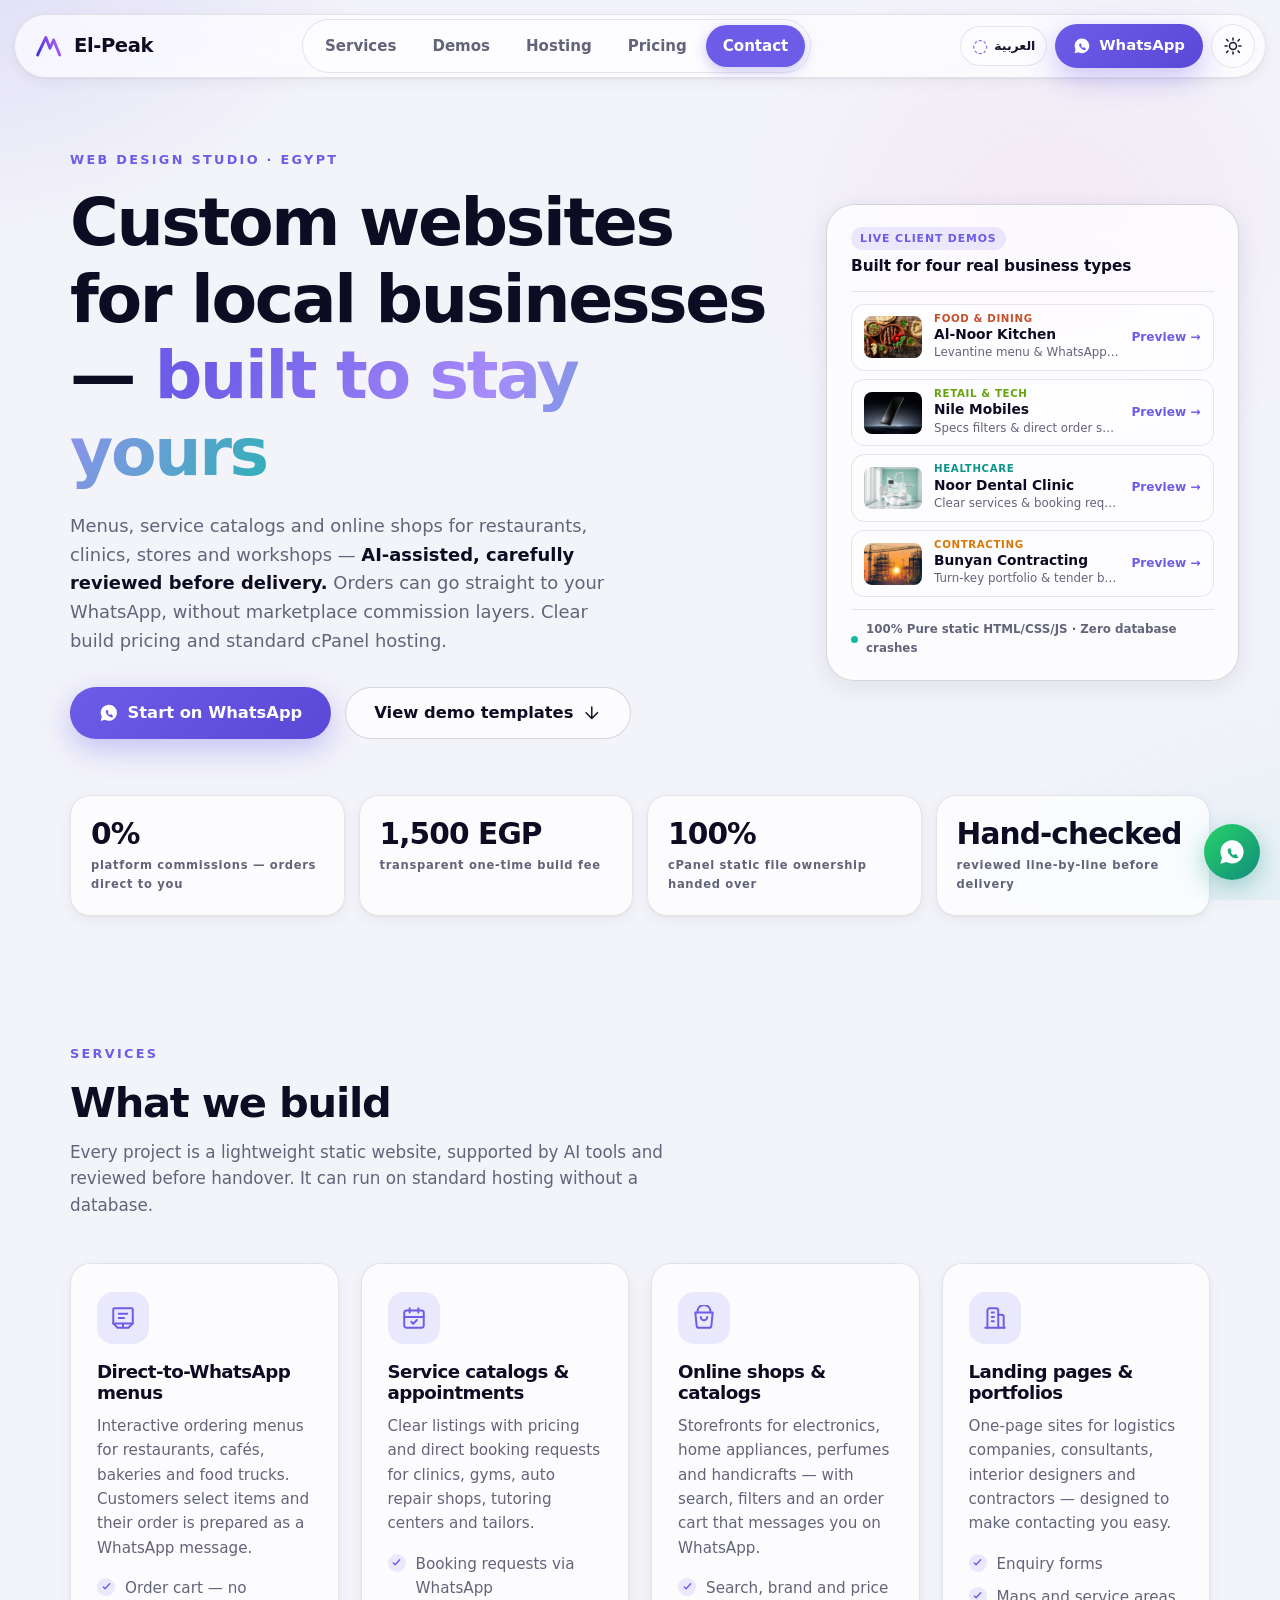
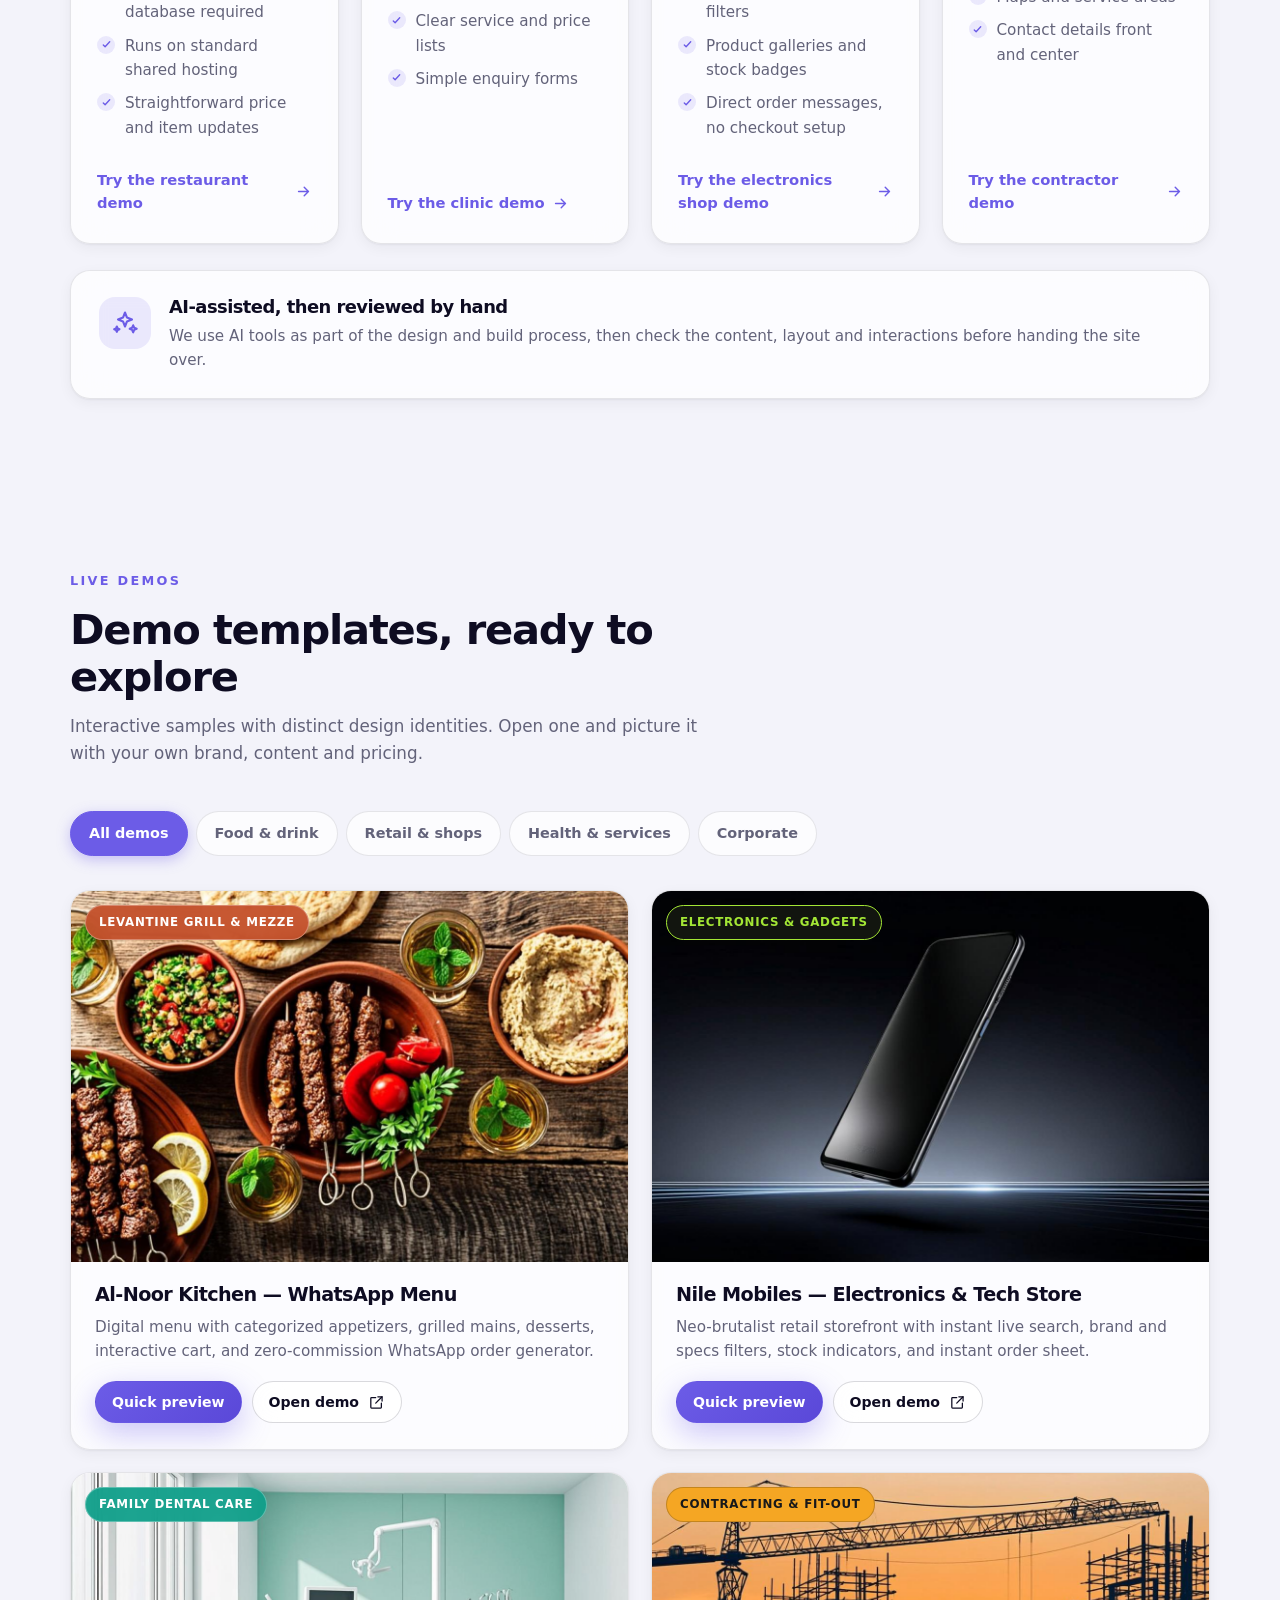
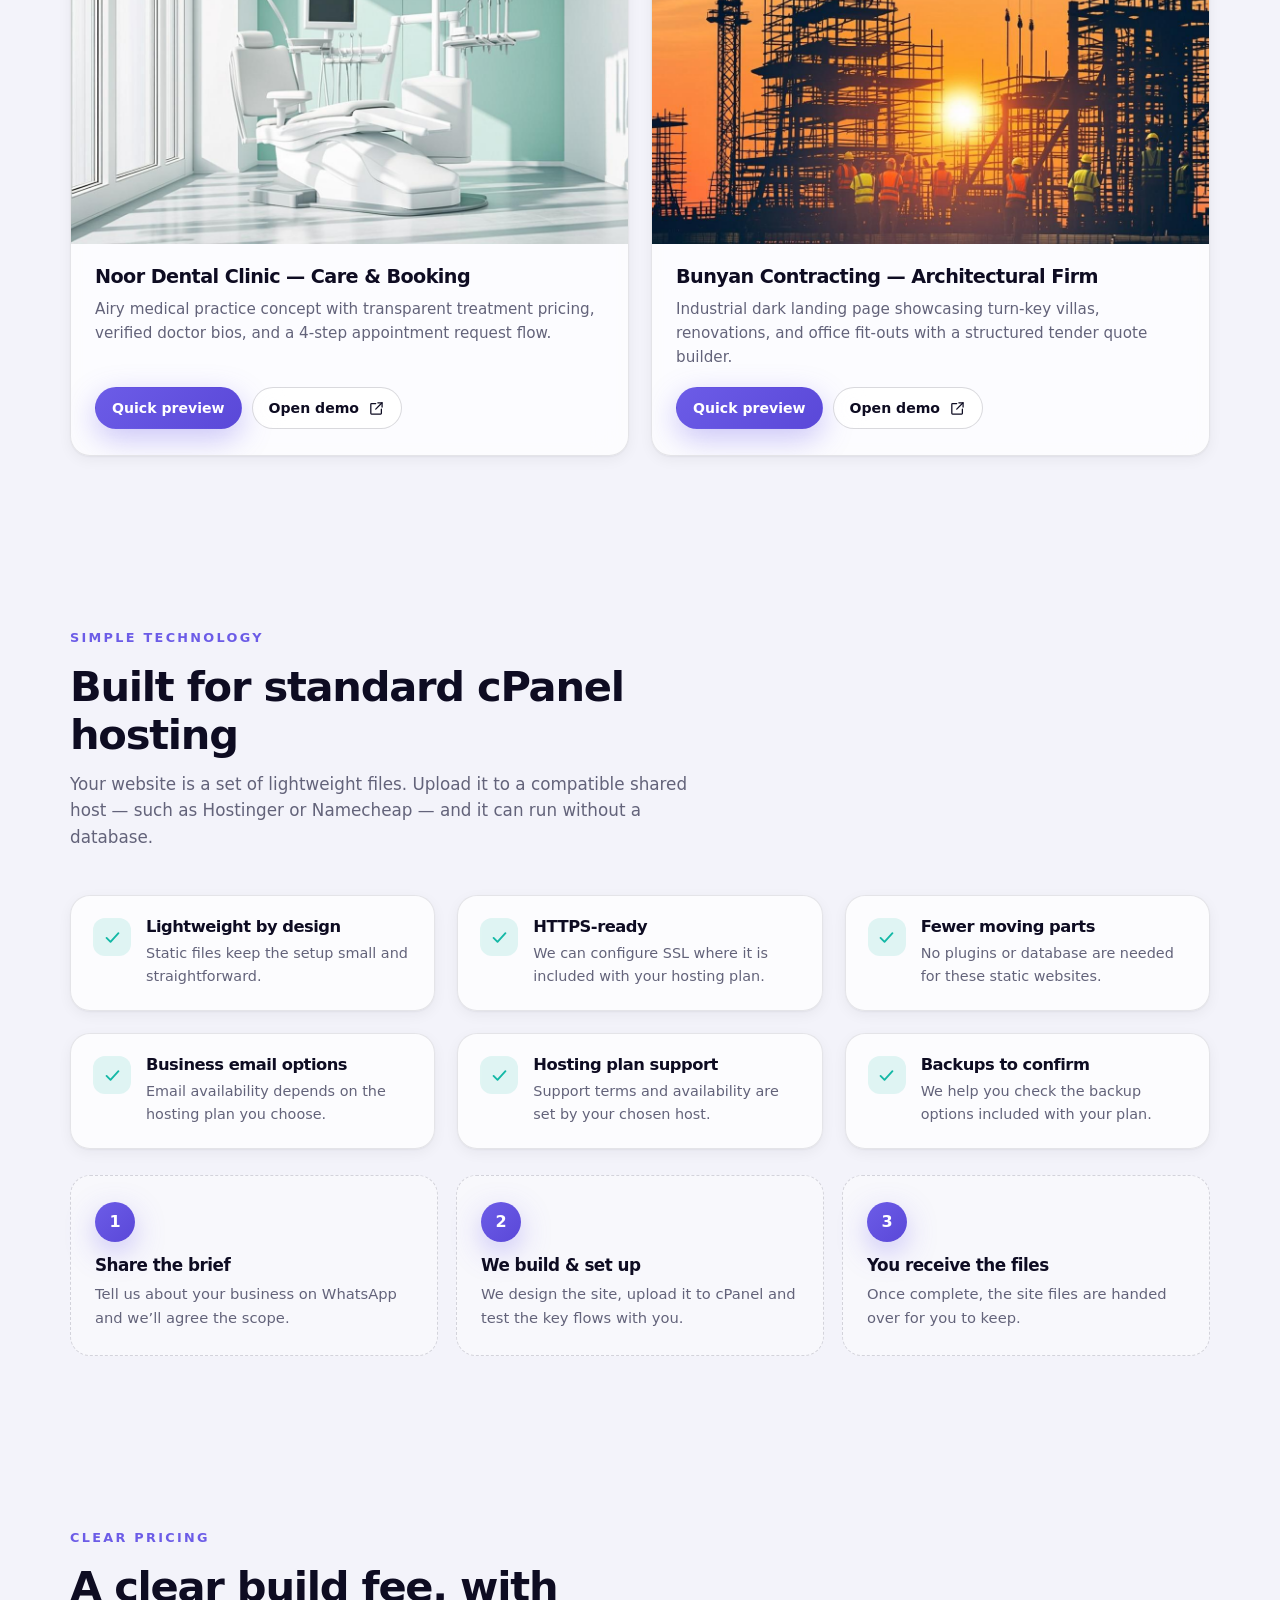
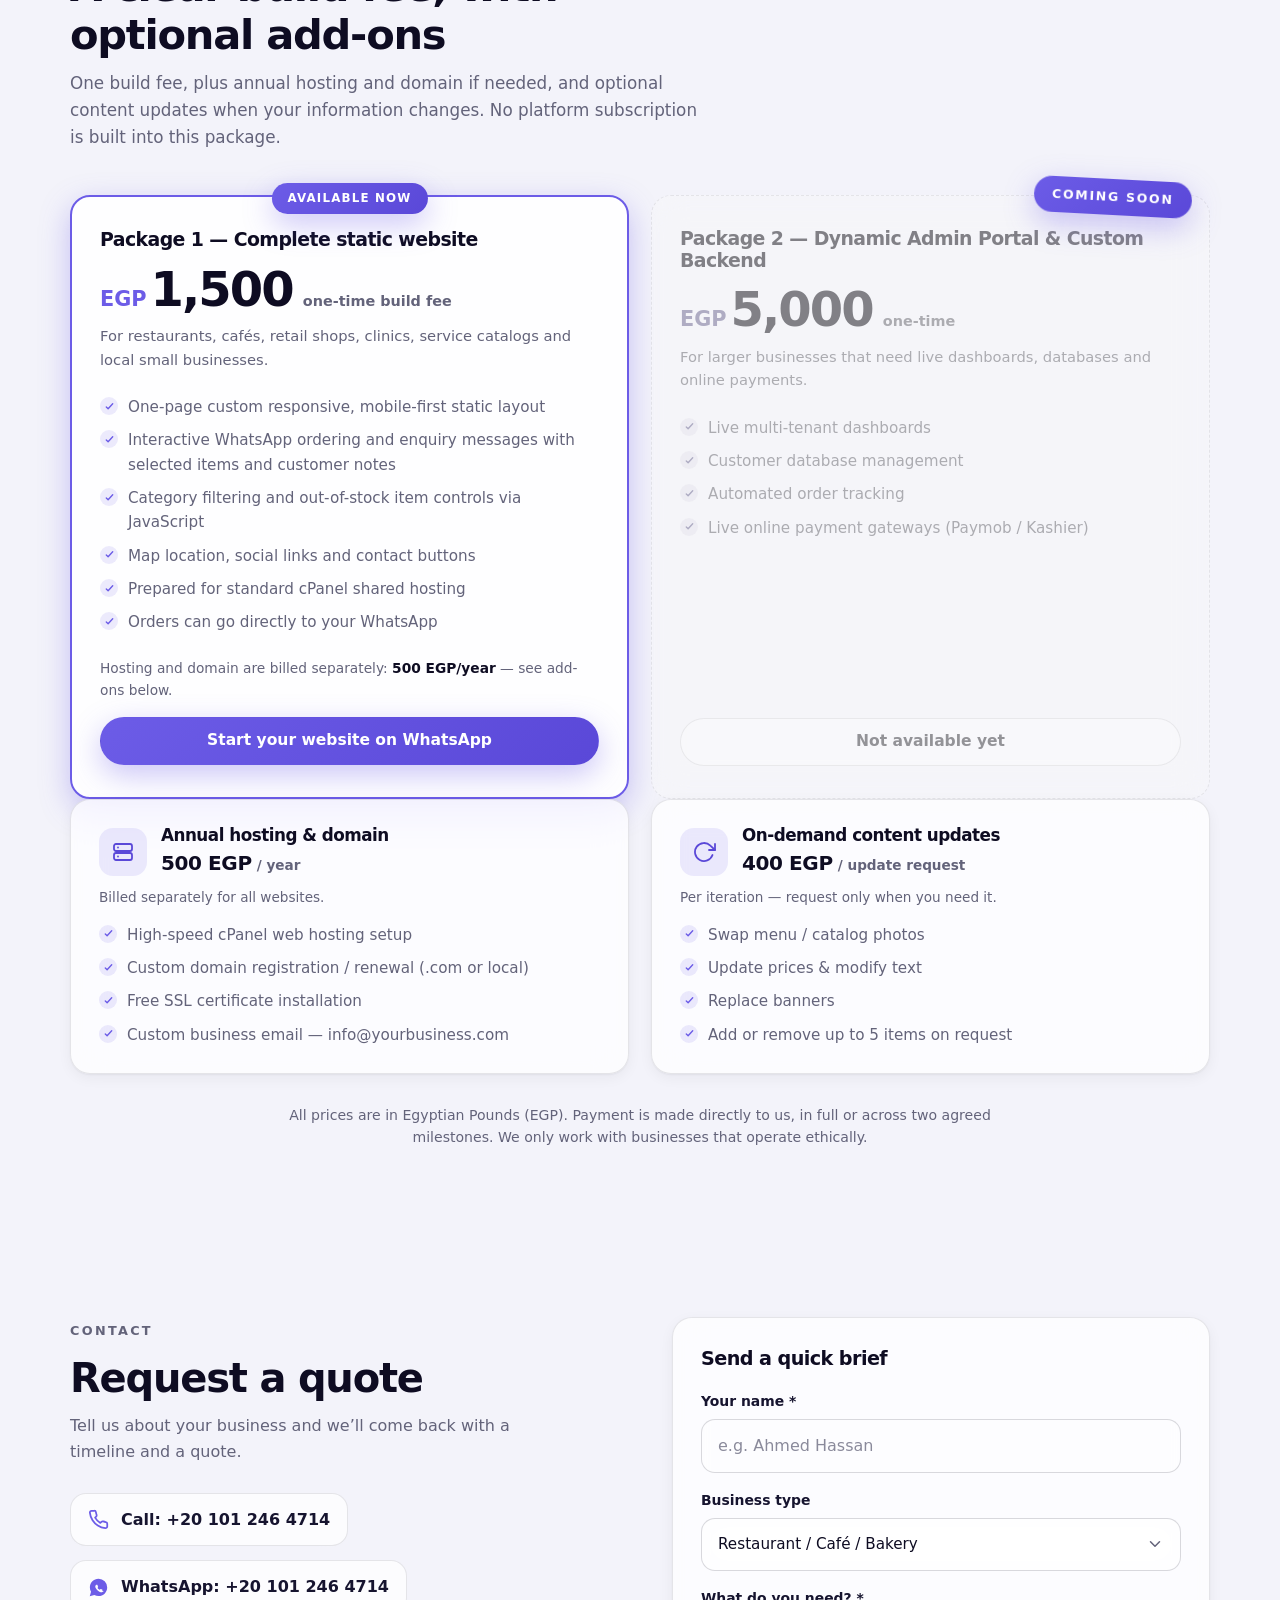
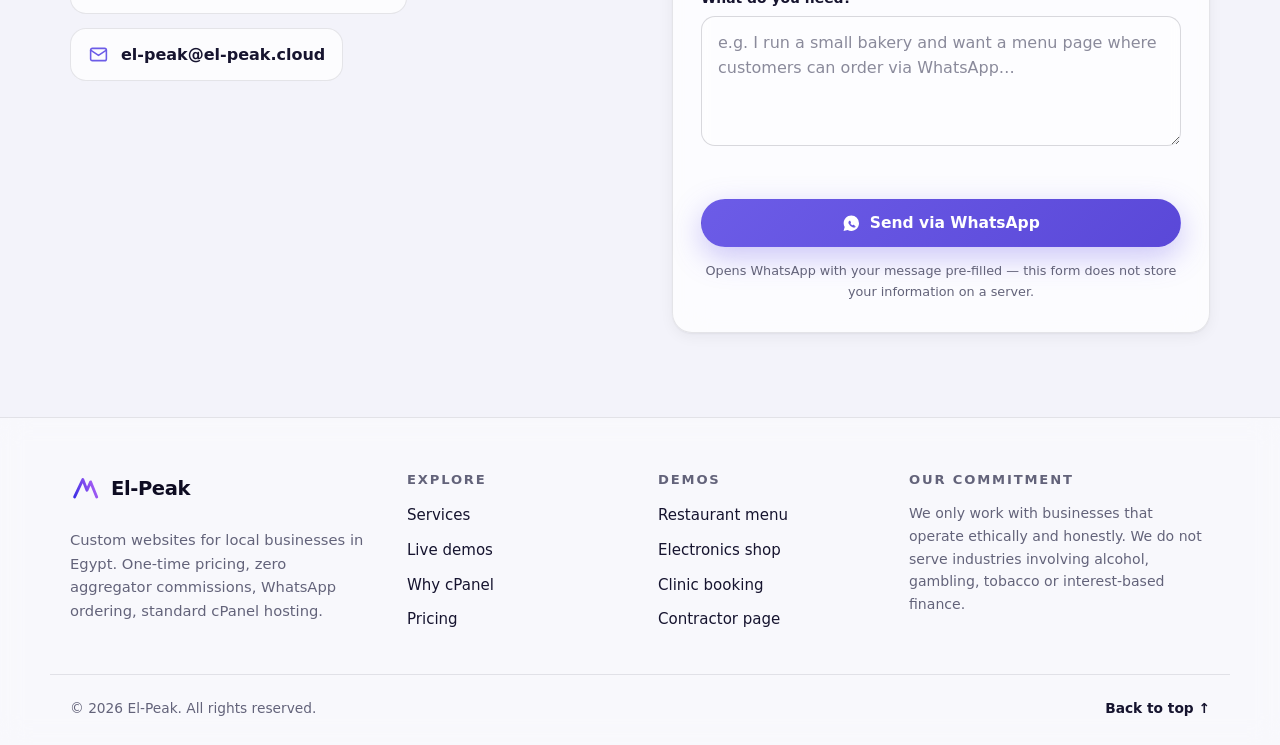
==== commit 5f19a59d: "Add files via upload" ====
--- a/index.html
+++ b/index.html
@@ -122,33 +122,88 @@
           </div>
         </div>
 
-        <aside class="hero-side reveal" aria-label="Studio highlights">
-          <div class="score-card" id="scoreCard">
-            <svg class="ring" viewBox="0 0 72 72" aria-hidden="true">
-              <circle class="ring-track" cx="36" cy="36" r="30" fill="none" stroke-width="6"/>
-              <circle class="ring-arc" id="ringArc" cx="36" cy="36" r="30" fill="none" stroke-width="6" stroke-linecap="round" transform="rotate(-90 36 36)"/>
-            </svg>
-            <div class="score-meta">
-              <p class="score-num" data-i18n="scoreNumber">Clear</p>
-              <p class="score-label" data-i18n="scoreLabel">project scope</p>
-            </div>
-          </div>
-          <ul class="hero-chips" aria-label="Quick facts">
-            <li class="chip" data-i18n="chipDirect">Direct-to-WhatsApp</li>
-            <li class="chip chip-teal" data-i18n="chipEthical">Ethical businesses only</li>
-            <li class="chip" data-i18n="chipFiles">Your files, handed over</li>
-            <li class="chip chip-teal" data-i18n="chipReview">AI-assisted · hand-reviewed</li>
-          </ul>
+        <aside class="hero-side reveal" aria-label="Explore our live demos">
+          <div class="showcase-deck" id="showcaseDeck">
+            <div class="showcase-deck__head">
+              <span class="showcase-deck__badge" data-i18n="deckBadge">Live Client Demos</span>
+              <p class="showcase-deck__title" data-i18n="deckTitle">Built for four real business types</p>
+            </div>
+            <div class="showcase-deck__items">
+              <a href="./demos/restaurant/index.html" class="showcase-mini-card" data-demo="./demos/restaurant/index.html" data-demo-title="Al-Noor Kitchen — Restaurant Menu">
+                <div class="showcase-mini-thumb">
+                  <img src="demos/restaurant/assets/r-hero.jpg" alt="Al-Noor Kitchen" width="80" height="56" decoding="async">
+                </div>
+                <div class="showcase-mini-info">
+                  <span class="mini-tag mini-tag--food" data-i18n="miniTagFood">Food &amp; Dining</span>
+                  <strong>Al-Noor Kitchen</strong>
+                  <small data-i18n="miniDescFood">Levantine menu &amp; WhatsApp cart</small>
+                </div>
+                <span class="showcase-mini-action" data-i18n="previewAction">Preview →</span>
+              </a>
+
+              <a href="./demos/electronics/index.html" class="showcase-mini-card" data-demo="./demos/electronics/index.html" data-demo-title="Nile Mobiles — Electronics Store">
+                <div class="showcase-mini-thumb">
+                  <img src="demos/electronics/assets/e-hero.jpg" alt="Nile Mobiles" width="80" height="56" decoding="async">
+                </div>
+                <div class="showcase-mini-info">
+                  <span class="mini-tag mini-tag--retail" data-i18n="miniTagRetail">Retail &amp; Tech</span>
+                  <strong>Nile Mobiles</strong>
+                  <small data-i18n="miniDescRetail">Specs filters &amp; direct order sheet</small>
+                </div>
+                <span class="showcase-mini-action" data-i18n="previewAction">Preview →</span>
+              </a>
+
+              <a href="./demos/clinic/index.html" class="showcase-mini-card" data-demo="./demos/clinic/index.html" data-demo-title="Noor Dental Clinic — Healthcare">
+                <div class="showcase-mini-thumb">
+                  <img src="demos/clinic/assets/c-hero.jpg" alt="Noor Dental Clinic" width="80" height="56" decoding="async">
+                </div>
+                <div class="showcase-mini-info">
+                  <span class="mini-tag mini-tag--health" data-i18n="miniTagHealth">Healthcare</span>
+                  <strong>Noor Dental Clinic</strong>
+                  <small data-i18n="miniDescHealth">Clear services &amp; booking request</small>
+                </div>
+                <span class="showcase-mini-action" data-i18n="previewAction">Preview →</span>
+              </a>
+
+              <a href="./demos/contractor/index.html" class="showcase-mini-card" data-demo="./demos/contractor/index.html" data-demo-title="Bunyan Contracting — Engineering">
+                <div class="showcase-mini-thumb">
+                  <img src="demos/contractor/assets/x-hero.jpg" alt="Bunyan Contracting" width="80" height="56" decoding="async">
+                </div>
+                <div class="showcase-mini-info">
+                  <span class="mini-tag mini-tag--corp" data-i18n="miniTagCorp">Contracting</span>
+                  <strong>Bunyan Contracting</strong>
+                  <small data-i18n="miniDescCorp">Turn-key portfolio &amp; tender brief</small>
+                </div>
+                <span class="showcase-mini-action" data-i18n="previewAction">Preview →</span>
+              </a>
+            </div>
+            <div class="showcase-deck__foot">
+              <span class="deck-trust-dot" aria-hidden="true"></span>
+              <span data-i18n="deckFoot">100% Pure static HTML/CSS/JS · Zero database crashes</span>
+            </div>
+          </div>
         </aside>
       </div>
 
       <!-- Stat cards row -->
       <div class="container">
-        <dl class="stat-row reveal" aria-label="How we work">
-          <div class="stat-card"><dt class="stat-num" data-i18n="stat1Number">Clear</dt><dd class="stat-label" data-i18n="stat1Label">scope before we start</dd></div>
-          <div class="stat-card"><dt class="stat-num" data-i18n="stat2Number">Direct</dt><dd class="stat-label" data-i18n="stat2Label">customer contact</dd></div>
-          <div class="stat-card"><dt class="stat-num" data-i18n="stat3Number">Reviewed</dt><dd class="stat-label" data-i18n="stat3Label">before handover</dd></div>
-          <div class="stat-card"><dt class="stat-num" data-i18n="stat4Number">Mobile</dt><dd class="stat-label" data-i18n="stat4Label">first by default</dd></div>
+        <dl class="stat-row reveal" aria-label="Studio commitments">
+          <div class="stat-card">
+            <dt class="stat-num" data-i18n="stat1Number">0%</dt>
+            <dd class="stat-label" data-i18n="stat1Label">platform commissions — orders direct to you</dd>
+          </div>
+          <div class="stat-card">
+            <dt class="stat-num" data-i18n="stat2Number">1,500 EGP</dt>
+            <dd class="stat-label" data-i18n="stat2Label">transparent one-time build fee</dd>
+          </div>
+          <div class="stat-card">
+            <dt class="stat-num" data-i18n="stat3Number">100%</dt>
+            <dd class="stat-label" data-i18n="stat3Label">cPanel static file ownership handed over</dd>
+          </div>
+          <div class="stat-card">
+            <dt class="stat-num" data-i18n="stat4Number">Hand-checked</dt>
+            <dd class="stat-label" data-i18n="stat4Label">reviewed line-by-line before delivery</dd>
+          </div>
         </dl>
       </div>
     </section>
@@ -271,15 +326,15 @@
           <!-- Demo card: Restaurant -->
           <article class="card demo-card reveal" data-category="food">
             <a class="demo-thumb" href="./demos/restaurant/index.html" target="_blank" rel="noopener" aria-label="Open Restaurant WhatsApp Menu live demo">
-              <img src="demos/restaurant/assets/r-hero.jpg" alt="Preview of the restaurant demo: a warm Middle-Eastern dining table filled with grilled meats, mezze and fresh sides" width="1200" height="800" loading="lazy">
-               <span class="demo-tag tag-food" data-i18n="tagFood">Interactive cart</span>
+              <img src="demos/restaurant/assets/r-hero.jpg" alt="Preview of Al-Noor Kitchen: Levantine grill house & mezze dining" width="1200" height="800" loading="eager" decoding="async">
+              <span class="demo-tag tag-food" data-i18n="tagFood">Levantine Grill &amp; Mezze</span>
             </a>
             <div class="demo-body">
-               <h3 data-i18n="demo1Title">Restaurant WhatsApp menu</h3>
-               <p data-i18n="demo1Copy">A digital menu with categories, photos, prices and an order cart that prepares a neat WhatsApp order message.</p>
+              <h3 data-i18n="demo1Title">Al-Noor Kitchen — WhatsApp Menu</h3>
+              <p data-i18n="demo1Copy">Digital menu with categorized appetizers, grilled mains, desserts, interactive cart, and zero-commission WhatsApp order generator.</p>
               <div class="demo-actions">
-                 <button class="btn btn-primary btn-sm" type="button" data-demo="./demos/restaurant/index.html" data-demo-title="Restaurant WhatsApp Menu" data-i18n="quickPreview">Quick preview</button>
-                 <a class="btn btn-glass btn-sm" href="./demos/restaurant/index.html" target="_blank" rel="noopener"><span data-i18n="viewLive">Open demo</span>
+                <button class="btn btn-primary btn-sm" type="button" data-demo="./demos/restaurant/index.html" data-demo-title="Al-Noor Kitchen — Restaurant Menu" data-i18n="quickPreview">Quick preview</button>
+                <a class="btn btn-glass btn-sm" href="./demos/restaurant/index.html" target="_blank" rel="noopener"><span data-i18n="viewLive">Open demo</span>
                   <svg class="icon" viewBox="0 0 24 24" fill="none" stroke="currentColor" stroke-width="1.8" stroke-linecap="round" stroke-linejoin="round" aria-hidden="true"><path d="M14 4h6v6"/><path d="M20 4l-9 9"/><path d="M19 13v6a1 1 0 0 1-1 1H5a1 1 0 0 1-1-1V6a1 1 0 0 1 1-1h6"/></svg>
                 </a>
               </div>
@@ -288,16 +343,16 @@
 
           <!-- Demo card: Electronics shop -->
           <article class="card demo-card reveal" data-category="retail">
-            <a class="demo-thumb" href="./demos/electronics/index.html" target="_blank" rel="noopener" aria-label="Open Electronics &amp; Phones Shop live demo">
-              <img src="demos/electronics/assets/e-hero.jpg" alt="Preview of the electronics shop demo: a sleek smartphone on a dark studio background with lime accent lighting" width="1200" height="800" loading="lazy">
-               <span class="demo-tag tag-retail" data-i18n="tagRetail">Cart + filters</span>
+            <a class="demo-thumb" href="./demos/electronics/index.html" target="_blank" rel="noopener" aria-label="Open Nile Mobiles live demo">
+              <img src="demos/electronics/assets/e-hero.jpg" alt="Preview of Nile Mobiles electronics shop demo" width="1200" height="800" loading="eager" decoding="async">
+              <span class="demo-tag tag-retail" data-i18n="tagRetail">Electronics &amp; Gadgets</span>
             </a>
             <div class="demo-body">
-               <h3 data-i18n="demo2Title">Electronics &amp; phone shop</h3>
-               <p data-i18n="demo2Copy">A shop sample with search, brand and category filters, stock badges and a cart that prepares a WhatsApp order.</p>
+              <h3 data-i18n="demo2Title">Nile Mobiles — Electronics &amp; Tech Store</h3>
+              <p data-i18n="demo2Copy">Neo-brutalist retail storefront with instant live search, brand and specs filters, stock indicators, and instant order sheet.</p>
               <div class="demo-actions">
-                 <button class="btn btn-primary btn-sm" type="button" data-demo="./demos/electronics/index.html" data-demo-title="Electronics &amp; Phones Shop" data-i18n="quickPreview">Quick preview</button>
-                 <a class="btn btn-glass btn-sm" href="./demos/electronics/index.html" target="_blank" rel="noopener"><span data-i18n="viewLive">Open demo</span>
+                <button class="btn btn-primary btn-sm" type="button" data-demo="./demos/electronics/index.html" data-demo-title="Nile Mobiles — Electronics Store" data-i18n="quickPreview">Quick preview</button>
+                <a class="btn btn-glass btn-sm" href="./demos/electronics/index.html" target="_blank" rel="noopener"><span data-i18n="viewLive">Open demo</span>
                   <svg class="icon" viewBox="0 0 24 24" fill="none" stroke="currentColor" stroke-width="1.8" stroke-linecap="round" stroke-linejoin="round" aria-hidden="true"><path d="M14 4h6v6"/><path d="M20 4l-9 9"/><path d="M19 13v6a1 1 0 0 1-1 1H5a1 1 0 0 1-1-1V6a1 1 0 0 1 1-1h6"/></svg>
                 </a>
               </div>
@@ -306,16 +361,16 @@
 
           <!-- Demo card: Clinic -->
           <article class="card demo-card reveal" data-category="health">
-            <a class="demo-thumb" href="./demos/clinic/index.html" target="_blank" rel="noopener" aria-label="Open Clinic Appointments Page live demo">
-              <img src="demos/clinic/assets/c-hero.jpg" alt="Preview of the clinic demo: a bright modern dental clinic with a clean treatment chair" width="1200" height="800" loading="lazy">
-               <span class="demo-tag tag-health" data-i18n="tagHealth">Booking form</span>
+            <a class="demo-thumb" href="./demos/clinic/index.html" target="_blank" rel="noopener" aria-label="Open Noor Dental Clinic live demo">
+              <img src="demos/clinic/assets/c-hero.jpg" alt="Preview of Noor Dental Clinic appointment booking demo" width="1200" height="800" loading="eager" decoding="async">
+              <span class="demo-tag tag-health" data-i18n="tagHealth">Family Dental Care</span>
             </a>
             <div class="demo-body">
-               <h3 data-i18n="demo3Title">Clinic appointment page</h3>
-               <p data-i18n="demo3Copy">Services with transparent pricing and an appointment request form that prepares a message for the clinic.</p>
+              <h3 data-i18n="demo3Title">Noor Dental Clinic — Care &amp; Booking</h3>
+              <p data-i18n="demo3Copy">Airy medical practice concept with transparent treatment pricing, verified doctor bios, and a 4-step appointment request flow.</p>
               <div class="demo-actions">
-                 <button class="btn btn-primary btn-sm" type="button" data-demo="./demos/clinic/index.html" data-demo-title="Clinic Appointments Page" data-i18n="quickPreview">Quick preview</button>
-                 <a class="btn btn-glass btn-sm" href="./demos/clinic/index.html" target="_blank" rel="noopener"><span data-i18n="viewLive">Open demo</span>
+                <button class="btn btn-primary btn-sm" type="button" data-demo="./demos/clinic/index.html" data-demo-title="Noor Dental Clinic — Healthcare" data-i18n="quickPreview">Quick preview</button>
+                <a class="btn btn-glass btn-sm" href="./demos/clinic/index.html" target="_blank" rel="noopener"><span data-i18n="viewLive">Open demo</span>
                   <svg class="icon" viewBox="0 0 24 24" fill="none" stroke="currentColor" stroke-width="1.8" stroke-linecap="round" stroke-linejoin="round" aria-hidden="true"><path d="M14 4h6v6"/><path d="M20 4l-9 9"/><path d="M19 13v6a1 1 0 0 1-1 1H5a1 1 0 0 1-1-1V6a1 1 0 0 1 1-1h6"/></svg>
                 </a>
               </div>
@@ -324,16 +379,16 @@
 
           <!-- Demo card: Contractor -->
           <article class="card demo-card reveal" data-category="corporate">
-            <a class="demo-thumb" href="./demos/contractor/index.html" target="_blank" rel="noopener" aria-label="Open Contractor Landing Page live demo">
-              <img src="demos/contractor/assets/x-hero.jpg" alt="Preview of the contracting company demo: a construction site with scaffolding at golden hour" width="1200" height="800" loading="lazy">
-               <span class="demo-tag tag-corporate" data-i18n="tagCorporate">Enquiry form</span>
+            <a class="demo-thumb" href="./demos/contractor/index.html" target="_blank" rel="noopener" aria-label="Open Bunyan Contracting live demo">
+              <img src="demos/contractor/assets/x-hero.jpg" alt="Preview of Bunyan Contracting construction demo" width="1200" height="800" loading="eager" decoding="async">
+              <span class="demo-tag tag-corporate" data-i18n="tagCorporate">Contracting &amp; Fit-Out</span>
             </a>
             <div class="demo-body">
-               <h3 data-i18n="demo4Title">Contractor landing page</h3>
-               <p data-i18n="demo4Copy">A one-page site for contractors and service companies: portfolio, service areas and a WhatsApp-ready enquiry form.</p>
+              <h3 data-i18n="demo4Title">Bunyan Contracting — Architectural Firm</h3>
+              <p data-i18n="demo4Copy">Industrial dark landing page showcasing turn-key villas, renovations, and office fit-outs with a structured tender quote builder.</p>
               <div class="demo-actions">
-                 <button class="btn btn-primary btn-sm" type="button" data-demo="./demos/contractor/index.html" data-demo-title="Contractor Landing Page" data-i18n="quickPreview">Quick preview</button>
-                 <a class="btn btn-glass btn-sm" href="./demos/contractor/index.html" target="_blank" rel="noopener"><span data-i18n="viewLive">Open demo</span>
+                <button class="btn btn-primary btn-sm" type="button" data-demo="./demos/contractor/index.html" data-demo-title="Bunyan Contracting — Engineering" data-i18n="quickPreview">Quick preview</button>
+                <a class="btn btn-glass btn-sm" href="./demos/contractor/index.html" target="_blank" rel="noopener"><span data-i18n="viewLive">Open demo</span>
                   <svg class="icon" viewBox="0 0 24 24" fill="none" stroke="currentColor" stroke-width="1.8" stroke-linecap="round" stroke-linejoin="round" aria-hidden="true"><path d="M14 4h6v6"/><path d="M20 4l-9 9"/><path d="M19 13v6a1 1 0 0 1-1 1H5a1 1 0 0 1-1-1V6a1 1 0 0 1 1-1h6"/></svg>
                 </a>
               </div>
--- a/css/style.css
+++ b/css/style.css
@@ -235,6 +235,24 @@
 }
 
 .nav-actions { display: flex; align-items: center; gap: 8px; }
+
+.language-toggle {
+  display: inline-flex;
+  align-items: center;
+  gap: 6px;
+  min-height: 40px;
+  padding: 8px 11px;
+  border: 1px solid var(--border);
+  border-radius: var(--pill);
+  background: var(--surface-soft);
+  color: var(--text);
+  font-size: 0.78rem;
+  font-weight: 800;
+  line-height: 1;
+  transition: background 0.2s ease, border-color 0.2s ease, transform 0.2s ease;
+}
+.language-toggle:hover { background: var(--accent-soft); border-color: var(--accent); transform: translateY(-1px); }
+.language-toggle__globe { font-size: 1.15rem; line-height: .7; color: var(--accent); }
 
 .nav-cta {
   display: none;
@@ -455,62 +473,159 @@
 
 .hero-actions { display: flex; flex-wrap: wrap; gap: 14px; }
 
-/* Right-side glass stack */
-.hero-side { display: grid; gap: 16px; justify-items: center; }
-
-.score-card {
-  display: flex;
-  align-items: center;
-  gap: 20px;
+/* Right-side showcase deck */
+.hero-side { display: grid; gap: 16px; justify-items: center; width: 100%; }
+
+.showcase-deck {
   width: 100%;
-  max-width: 340px;
-  padding: 26px 28px;
+  max-width: 440px;
+  padding: 22px 24px;
   border-radius: var(--radius-lg);
   background: var(--surface);
+  border: 1px solid var(--border-strong);
+  box-shadow: var(--shadow-md);
+  backdrop-filter: blur(20px) saturate(160%);
+  -webkit-backdrop-filter: blur(20px) saturate(160%);
+  display: flex;
+  flex-direction: column;
+}
+
+.showcase-deck__head {
+  display: flex;
+  flex-direction: column;
+  gap: 4px;
+  padding-bottom: 12px;
+  border-bottom: 1px solid var(--border);
+}
+
+.showcase-deck__badge {
+  align-self: flex-start;
+  padding: 3px 9px;
+  border-radius: var(--pill);
+  font-size: 0.68rem;
+  font-weight: 800;
+  letter-spacing: 0.08em;
+  text-transform: uppercase;
+  background: var(--accent-soft);
+  color: var(--accent);
+}
+
+.showcase-deck__title {
+  font-size: 0.96rem;
+  font-weight: 800;
+  color: var(--text-strong);
+  letter-spacing: -0.01em;
+}
+
+.showcase-deck__items {
+  display: flex;
+  flex-direction: column;
+  gap: 8px;
+  margin-block: 12px;
+}
+
+.showcase-mini-card {
+  display: flex;
+  align-items: center;
+  gap: 12px;
+  padding: 8px 12px;
+  border-radius: 14px;
+  background: var(--surface-soft);
   border: 1px solid var(--border);
-  box-shadow: var(--shadow-md);
-  backdrop-filter: blur(18px) saturate(160%);
-  -webkit-backdrop-filter: blur(18px) saturate(160%);
-}
-.ring { width: 84px; height: 84px; flex-shrink: 0; }
-.ring-track { stroke: var(--ring-track); }
-.ring-arc {
-  stroke: url(#ringGrad) var(--accent);
-  stroke: var(--accent);
-  stroke-dasharray: 188.5;   /* 2π × r(30) */
-  stroke-dashoffset: 188.5;  /* animated to 0.19 by JS on reveal */
-  transition: stroke-dashoffset 1.6s cubic-bezier(0.22, 0.8, 0.3, 1);
-}
-.score-num {
-  font-size: 2.5rem;
+  transition: transform 0.2s ease, border-color 0.2s ease, background-color 0.2s ease;
+  text-decoration: none;
+}
+
+.showcase-mini-card:hover {
+  transform: translateX(4px);
+  background: var(--surface);
+  border-color: var(--accent);
+  box-shadow: var(--shadow-sm);
+}
+
+.showcase-mini-thumb {
+  width: 58px;
+  height: 42px;
+  border-radius: 8px;
+  overflow: hidden;
+  flex-shrink: 0;
+  background: var(--bg);
+}
+
+.showcase-mini-thumb img {
+  width: 100%;
+  height: 100%;
+  object-fit: cover;
+}
+
+.showcase-mini-info {
+  flex: 1;
+  min-width: 0;
+  display: flex;
+  flex-direction: column;
+}
+
+.showcase-mini-info strong {
+  font-size: 0.86rem;
+  color: var(--text-strong);
+  line-height: 1.25;
+}
+
+.showcase-mini-info small {
+  font-size: 0.74rem;
+  color: var(--muted);
+  white-space: nowrap;
+  overflow: hidden;
+  text-overflow: ellipsis;
+}
+
+.mini-tag {
+  font-size: 0.64rem;
   font-weight: 800;
-  letter-spacing: -0.03em;
-  color: var(--text-strong);
+  text-transform: uppercase;
+  letter-spacing: 0.06em;
   line-height: 1;
-}
-.score-pct { font-size: 1.3rem; margin-left: 2px; }
-.score-label {
-  margin-top: 6px;
-  font-size: 0.72rem;
-  font-weight: 800;
-  letter-spacing: 0.16em;
-  text-transform: uppercase;
+  margin-bottom: 3px;
+}
+.mini-tag--food { color: #c4502b; }
+.mini-tag--retail { color: #65a30d; }
+.mini-tag--health { color: #0d9488; }
+.mini-tag--corp { color: #d97706; }
+
+[data-theme="dark"] .mini-tag--retail { color: #a3e635; }
+[data-theme="dark"] .mini-tag--health { color: #2dd4bf; }
+[data-theme="dark"] .mini-tag--corp { color: #fbbf24; }
+
+.showcase-mini-action {
+  font-size: 0.76rem;
+  font-weight: 700;
+  color: var(--accent);
+  flex-shrink: 0;
+  transition: transform 0.2s ease;
+}
+
+.showcase-mini-card:hover .showcase-mini-action {
+  transform: translateX(2px);
+}
+
+.showcase-deck__foot {
+  display: flex;
+  align-items: center;
+  gap: 8px;
+  padding-top: 10px;
+  border-top: 1px solid var(--border);
+  font-size: 0.74rem;
+  font-weight: 600;
   color: var(--muted);
 }
 
-.hero-chips { display: flex; flex-wrap: wrap; gap: 10px; justify-content: center; }
-.chip {
-  padding: 9px 16px;
-  border-radius: var(--pill);
-  font-size: 0.85rem;
-  font-weight: 700;
-  color: var(--text);
-  background: var(--surface);
-  border: 1px solid var(--border);
-  backdrop-filter: blur(12px);
-  -webkit-backdrop-filter: blur(12px);
-}
-.chip-teal { color: var(--teal); border-color: transparent; background: var(--teal-soft); }
+.deck-trust-dot {
+  width: 7px;
+  height: 7px;
+  border-radius: 50%;
+  background: var(--teal);
+  flex-shrink: 0;
+}
 
 /* Stat cards row (mirrors reference dashboard stats) */
 .stat-row {
@@ -520,7 +635,7 @@
   margin-top: 56px;
 }
 @media (min-width: 640px) { .stat-row { grid-template-columns: repeat(3, 1fr); } }
-@media (min-width: 1024px) { .stat-row { grid-template-columns: repeat(5, 1fr); } }
+@media (min-width: 1024px) { .stat-row { grid-template-columns: repeat(4, 1fr); } }
 
 .stat-card {
   padding: 22px 20px;
@@ -538,8 +653,8 @@
   margin-top: 6px;
   font-size: 0.72rem;
   font-weight: 700;
-  letter-spacing: 0.14em;
-  text-transform: uppercase;
+  letter-spacing: 0.06em;
+  text-transform: none;
   color: var(--muted);
 }
 
@@ -548,6 +663,21 @@
    ------------------------------------------------------------ */
 .service-card { padding: 28px 26px; display: flex; flex-direction: column; }
 .service-card:hover { transform: translateY(-5px); border-color: var(--border-strong); }
+
+/* Arabic uses an RTL-friendly rhythm while preserving the same visual system. */
+html[dir="rtl"] body { font-family: Tahoma, "Segoe UI", Arial, sans-serif; }
+html[dir="rtl"] .hero-sub { max-width: 39rem; }
+html[dir="rtl"] .hero-actions, html[dir="rtl"] .demo-actions { flex-direction: row-reverse; justify-content: flex-end; }
+html[dir="rtl"] .check-list li { padding-left: 0; padding-right: 28px; }
+html[dir="rtl"] .check-list li::before { left: auto; right: 0; }
+html[dir="rtl"] .card-cta .icon { transform: scaleX(-1); }
+html[dir="rtl"] .stat-card, html[dir="rtl"] .section-head, html[dir="rtl"] .contact-copy { text-align: right; }
+html[dir="rtl"] .contact-line { justify-content: flex-start; }
+
+@media (max-width: 899px) {
+  .language-toggle { min-width: 40px; justify-content: center; padding-inline: 9px; }
+  .language-toggle__globe { display: none; }
+}
 
 .card-icon {
   display: inline-flex;
@@ -636,10 +766,10 @@
   -webkit-backdrop-filter: blur(10px);
   border: 1px solid rgba(255, 255, 255, 0.22);
 }
-.tag-food { background: rgba(196, 80, 43, 0.72); }
-.tag-retail { background: rgba(140, 74, 110, 0.72); }
-.tag-health { background: rgba(13, 148, 136, 0.72); }
-.tag-corporate { background: rgba(180, 120, 20, 0.75); }
+.tag-food { background: rgba(196, 80, 43, 0.94); color: #fff; border-color: rgba(255, 255, 255, 0.3); }
+.tag-retail { background: #12150f; color: #a3e635; border: 1.5px solid #a3e635; }
+.tag-health { background: rgba(14, 159, 138, 0.94); color: #fff; border-color: rgba(255, 255, 255, 0.3); }
+.tag-corporate { background: #f5a623; color: #17181a; font-weight: 800; border-color: rgba(0, 0, 0, 0.2); }
 
 .demo-body { padding: 22px 24px 26px; display: flex; flex-direction: column; flex: 1; }
 .demo-body h3 { font-size: 1.2rem; margin-bottom: 8px; }
@@ -1147,33 +1277,29 @@
 .wa-float {
   position: fixed;
   right: 20px;
-  bottom: 20px;
+  bottom: max(20px, env(safe-area-inset-bottom, 20px));
   z-index: 90;
   display: inline-flex;
   align-items: center;
   justify-content: center;
-  width: 58px;
-  height: 58px;
+  width: 56px;
+  height: 56px;
   border-radius: 50%;
-  background: linear-gradient(135deg, #34d399, #10b981);
+  background: linear-gradient(135deg, #25D366, #128C7E);
   color: #fff;
-  box-shadow: 0 12px 30px rgba(16, 185, 129, 0.45);
-  transition: transform 0.2s ease;
-}
-.wa-float svg { width: 29px; height: 29px; }
-.wa-float:hover { transform: scale(1.08); }
-.wa-float::before {
-  content: "";
-  position: absolute;
-  inset: 0;
-  border-radius: 50%;
-  border: 2px solid rgba(16, 185, 129, 0.55);
-  animation: wa-pulse 2.2s ease-out infinite;
-}
-@keyframes wa-pulse {
-  0%   { transform: scale(1); opacity: 0.9; }
-  70%  { transform: scale(1.55); opacity: 0; }
-  100% { transform: scale(1.55); opacity: 0; }
+  box-shadow: 0 8px 24px rgba(18, 140, 126, 0.35);
+  transition: transform 0.2s ease, box-shadow 0.2s ease;
+}
+.wa-float svg { width: 28px; height: 28px; }
+.wa-float:hover { transform: scale(1.06); box-shadow: 0 12px 30px rgba(18, 140, 126, 0.45); }
+
+html[dir="rtl"] .wa-float {
+  right: auto;
+  left: 20px;
+}
+html[dir="rtl"] .wa-tooltip {
+  right: auto;
+  left: calc(100% + 12px);
 }
 
 .wa-tooltip {
@@ -1273,15 +1399,13 @@
 body.modal-open { overflow: hidden; }
 
 /* ------------------------------------------------------------
-   14. SCROLL REVEAL
+   14. SCROLL REVEAL (Safe Progressive Enhancement)
    ------------------------------------------------------------ */
-.reveal {
-  opacity: 0;
-  transform: translateY(26px);
-  transition: opacity 0.7s ease, transform 0.7s cubic-bezier(0.22, 0.8, 0.3, 1);
-}
-.reveal.is-visible { opacity: 1; transform: none; }
-/* No-JS safety: show everything */
+.reveal, .reveal-pending, .js .reveal, .js .reveal-pending {
+  opacity: 1;
+  transform: none;
+}
+
 .no-js .reveal, html:not(.js) .reveal { opacity: 1; transform: none; }
 
 /* ------------------------------------------------------------
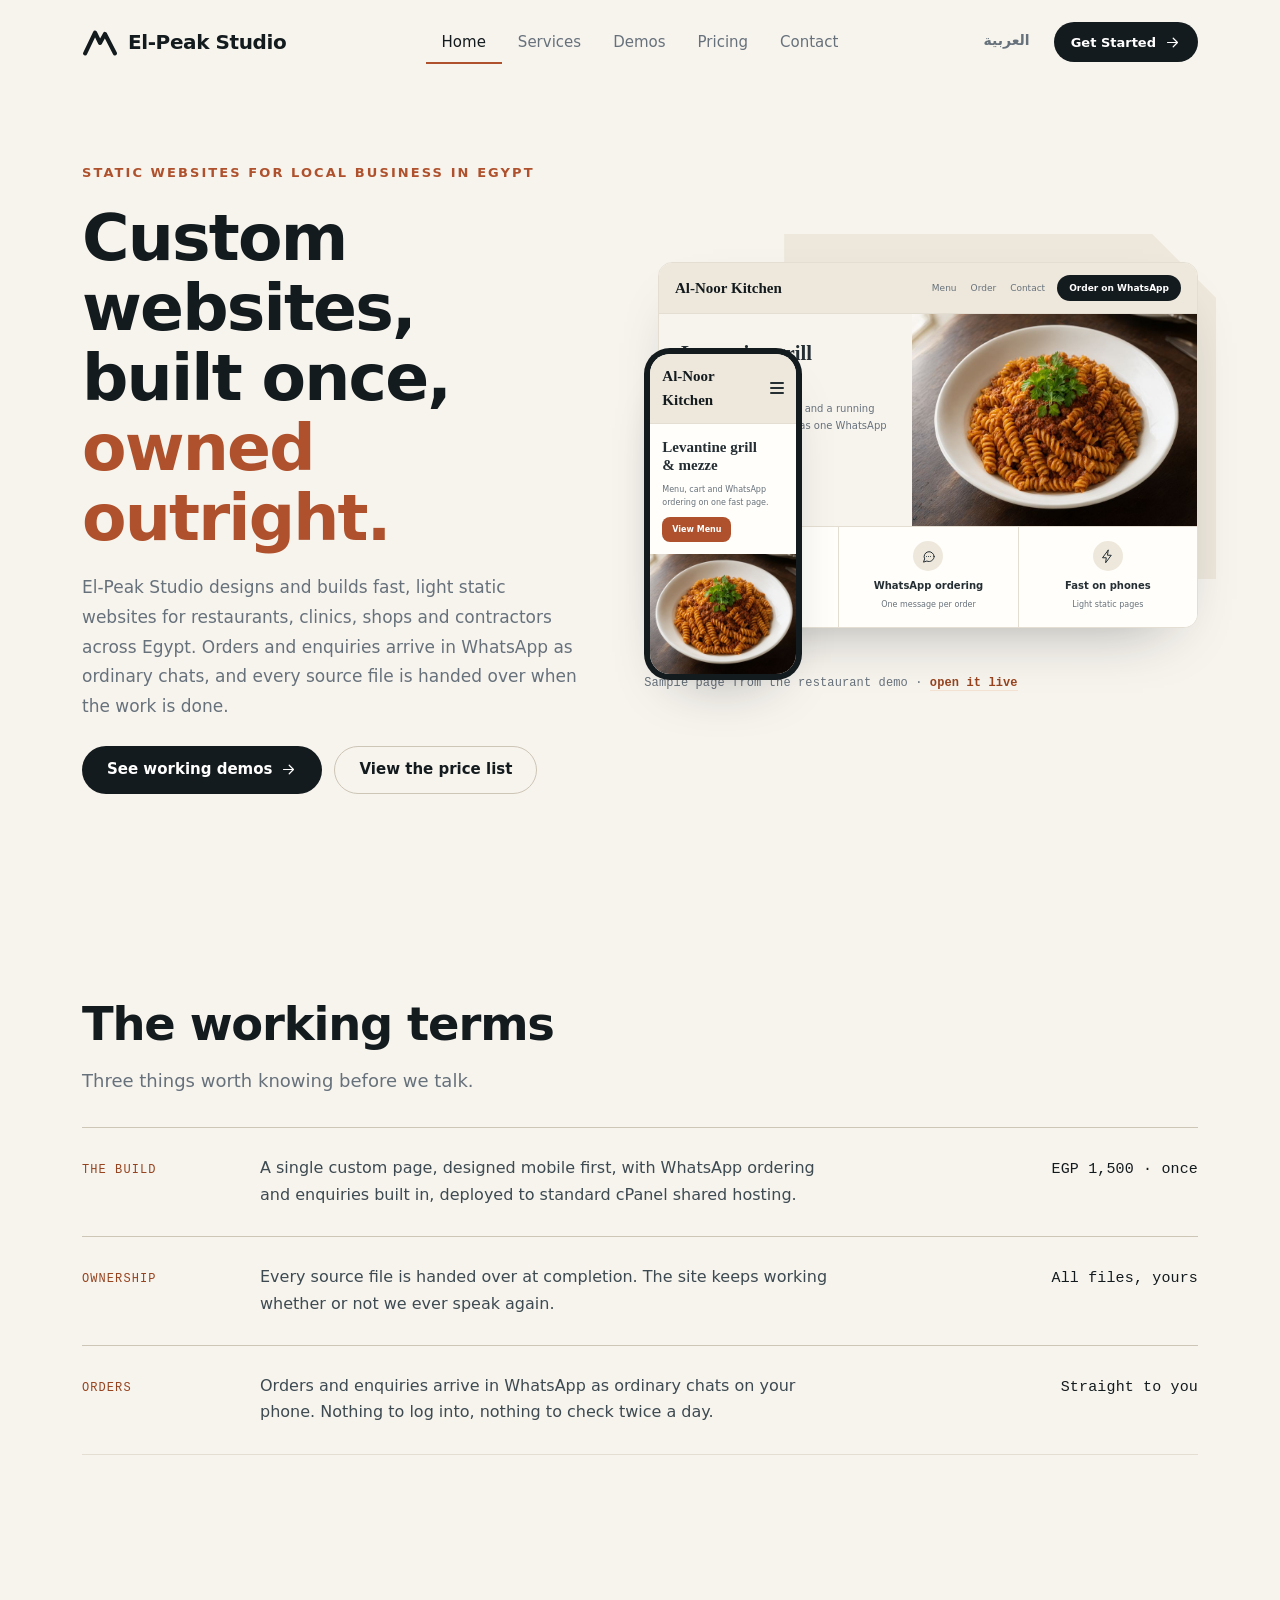
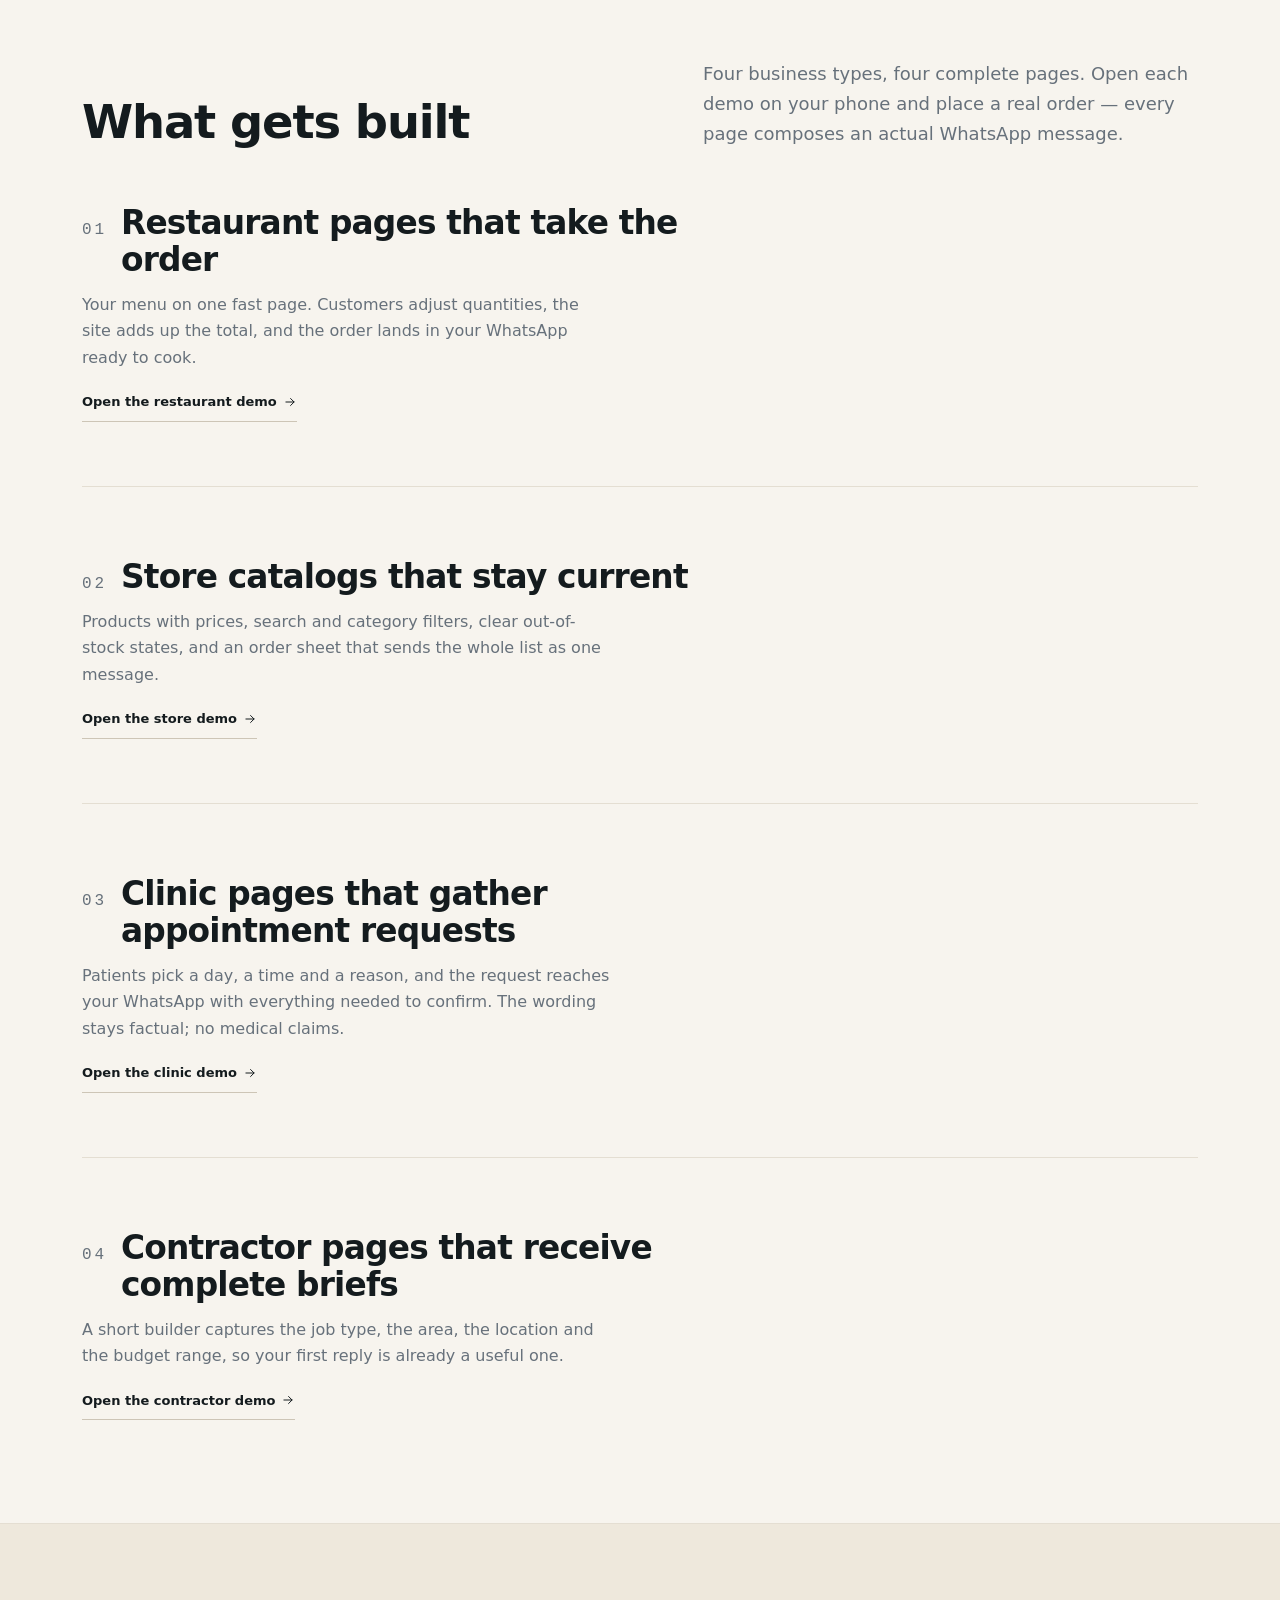
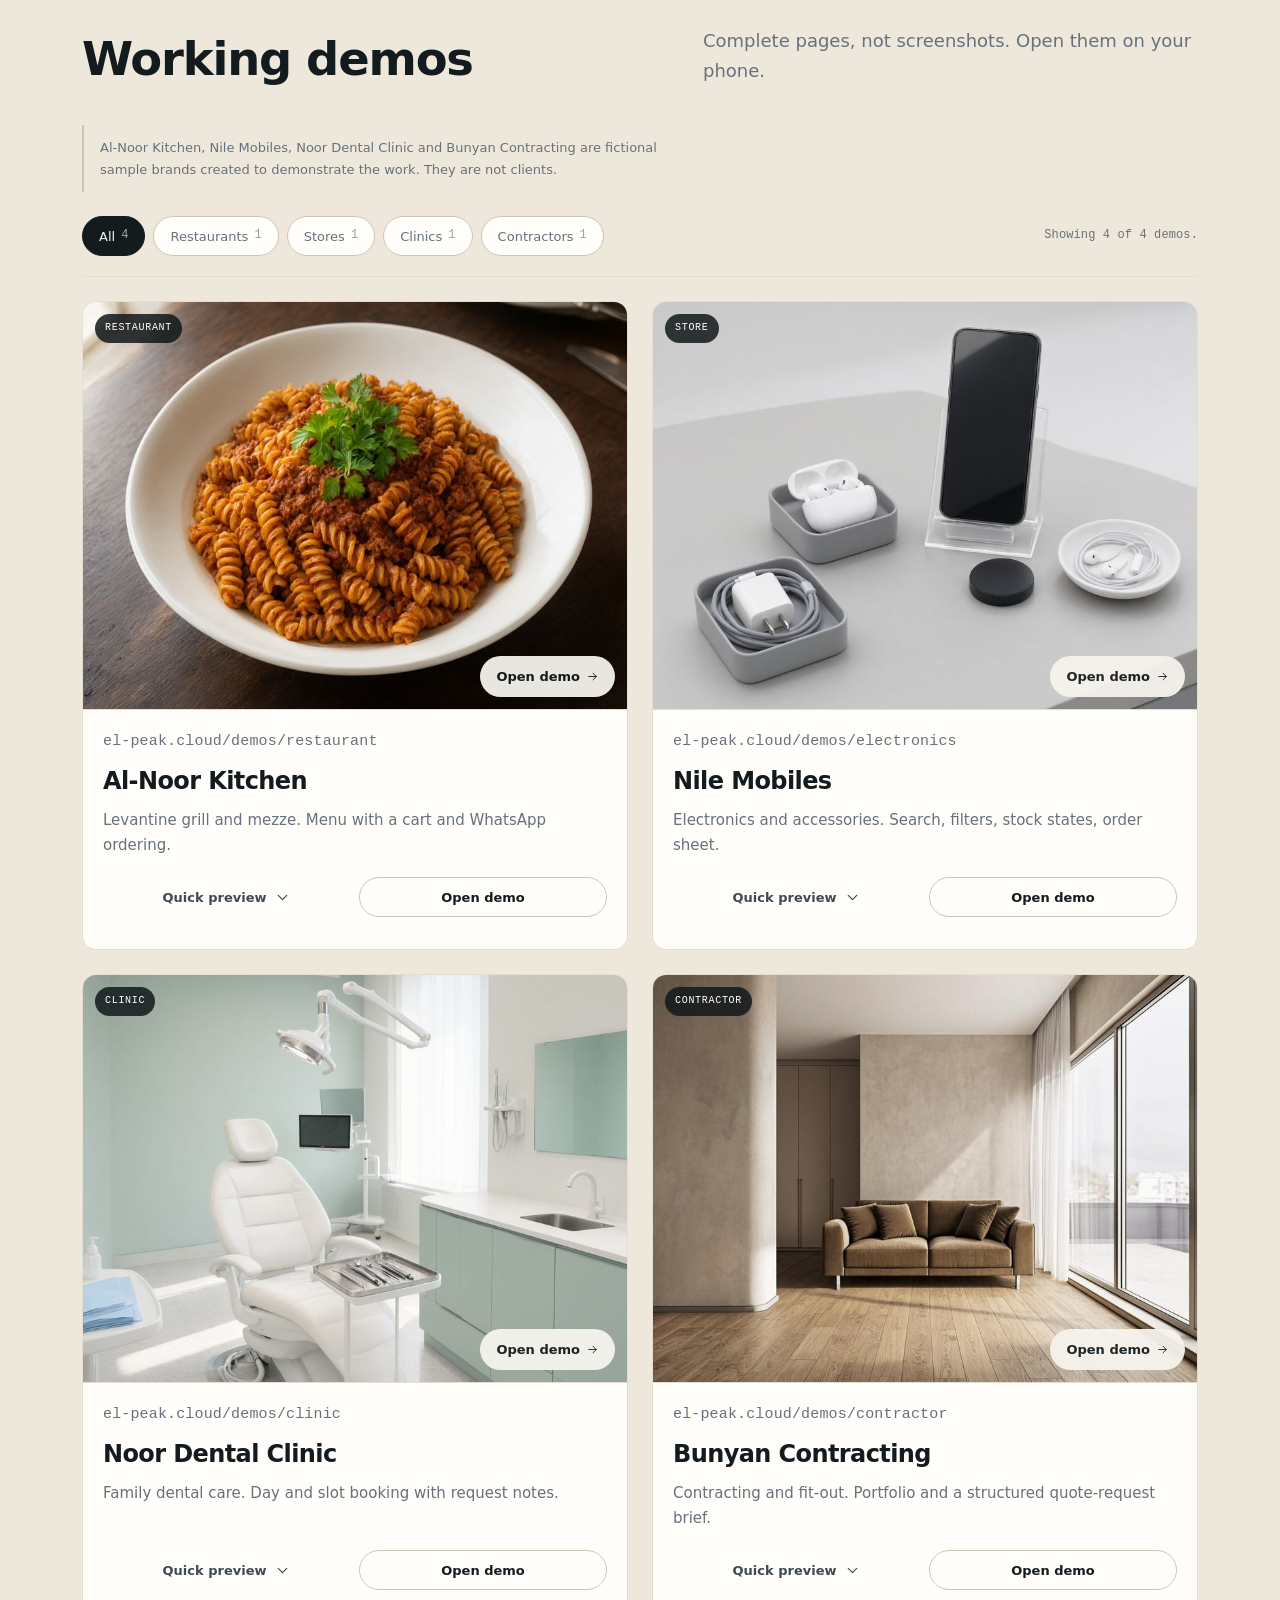
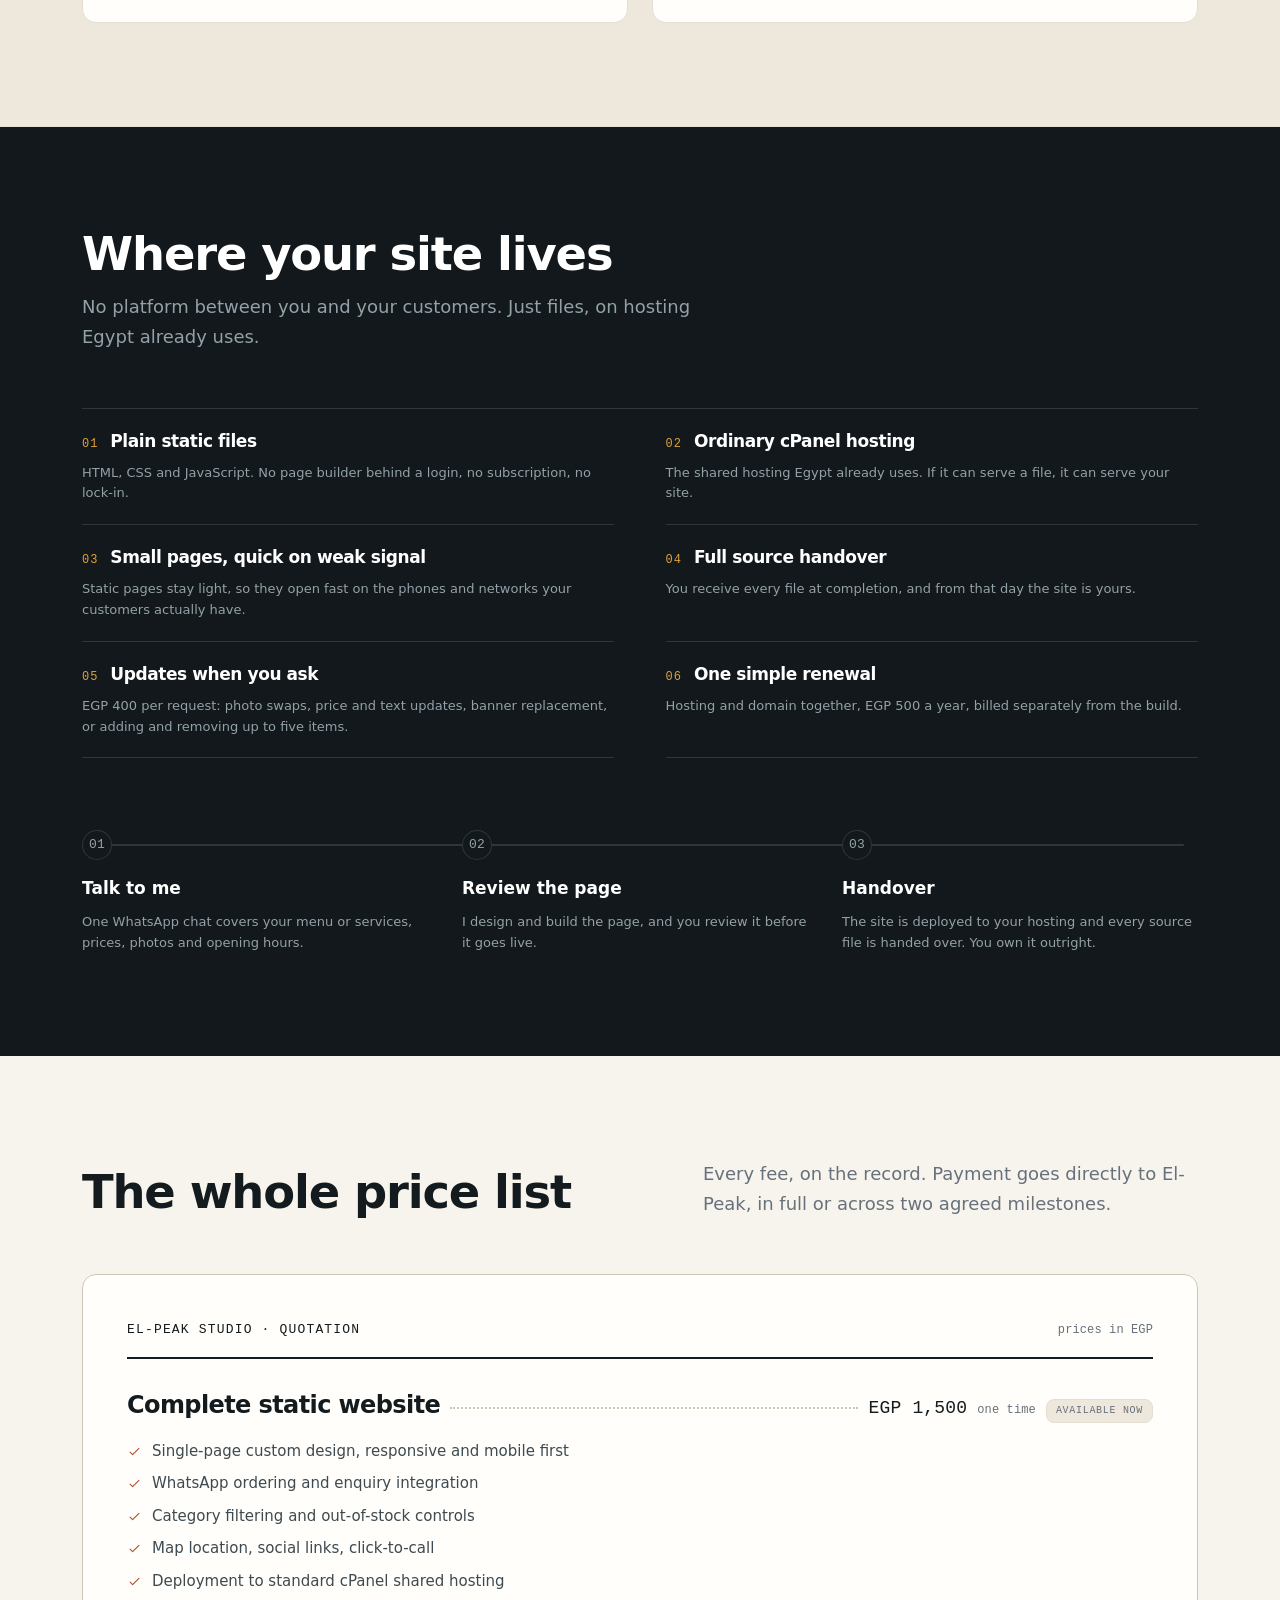
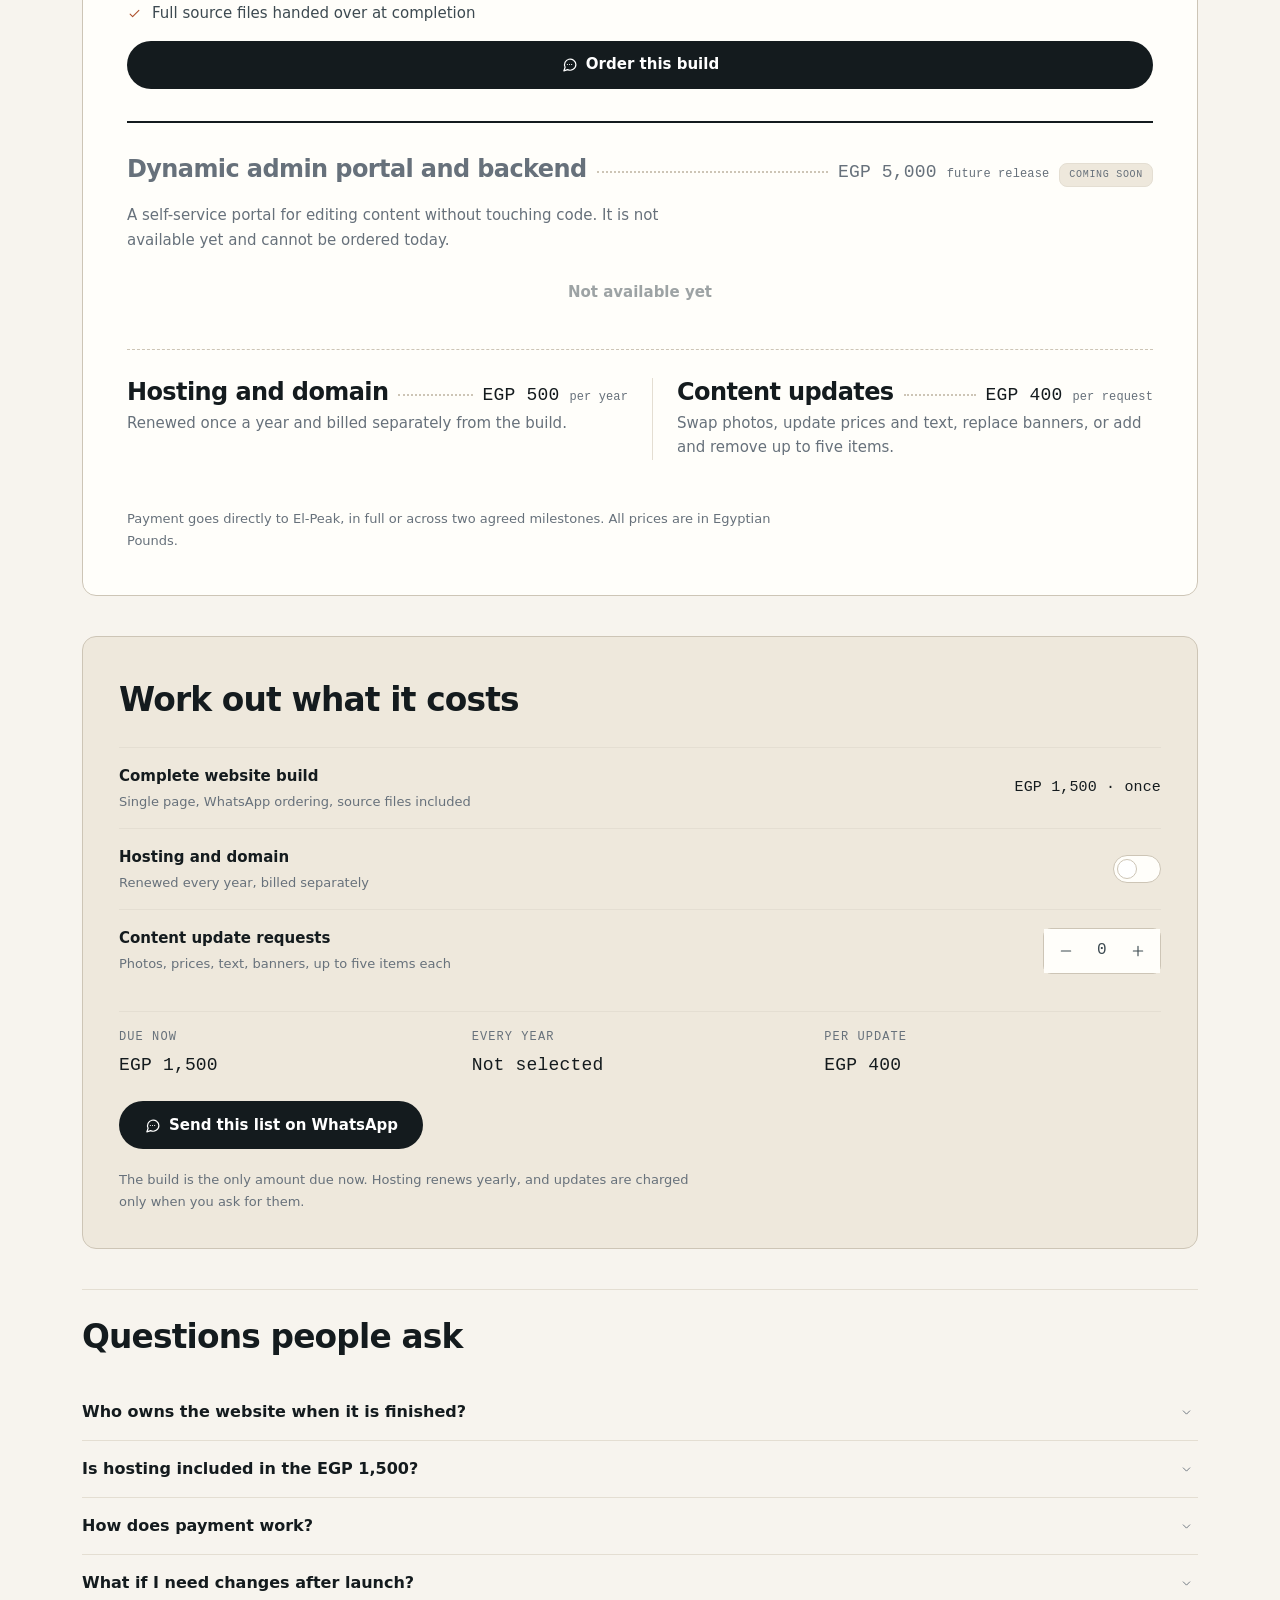
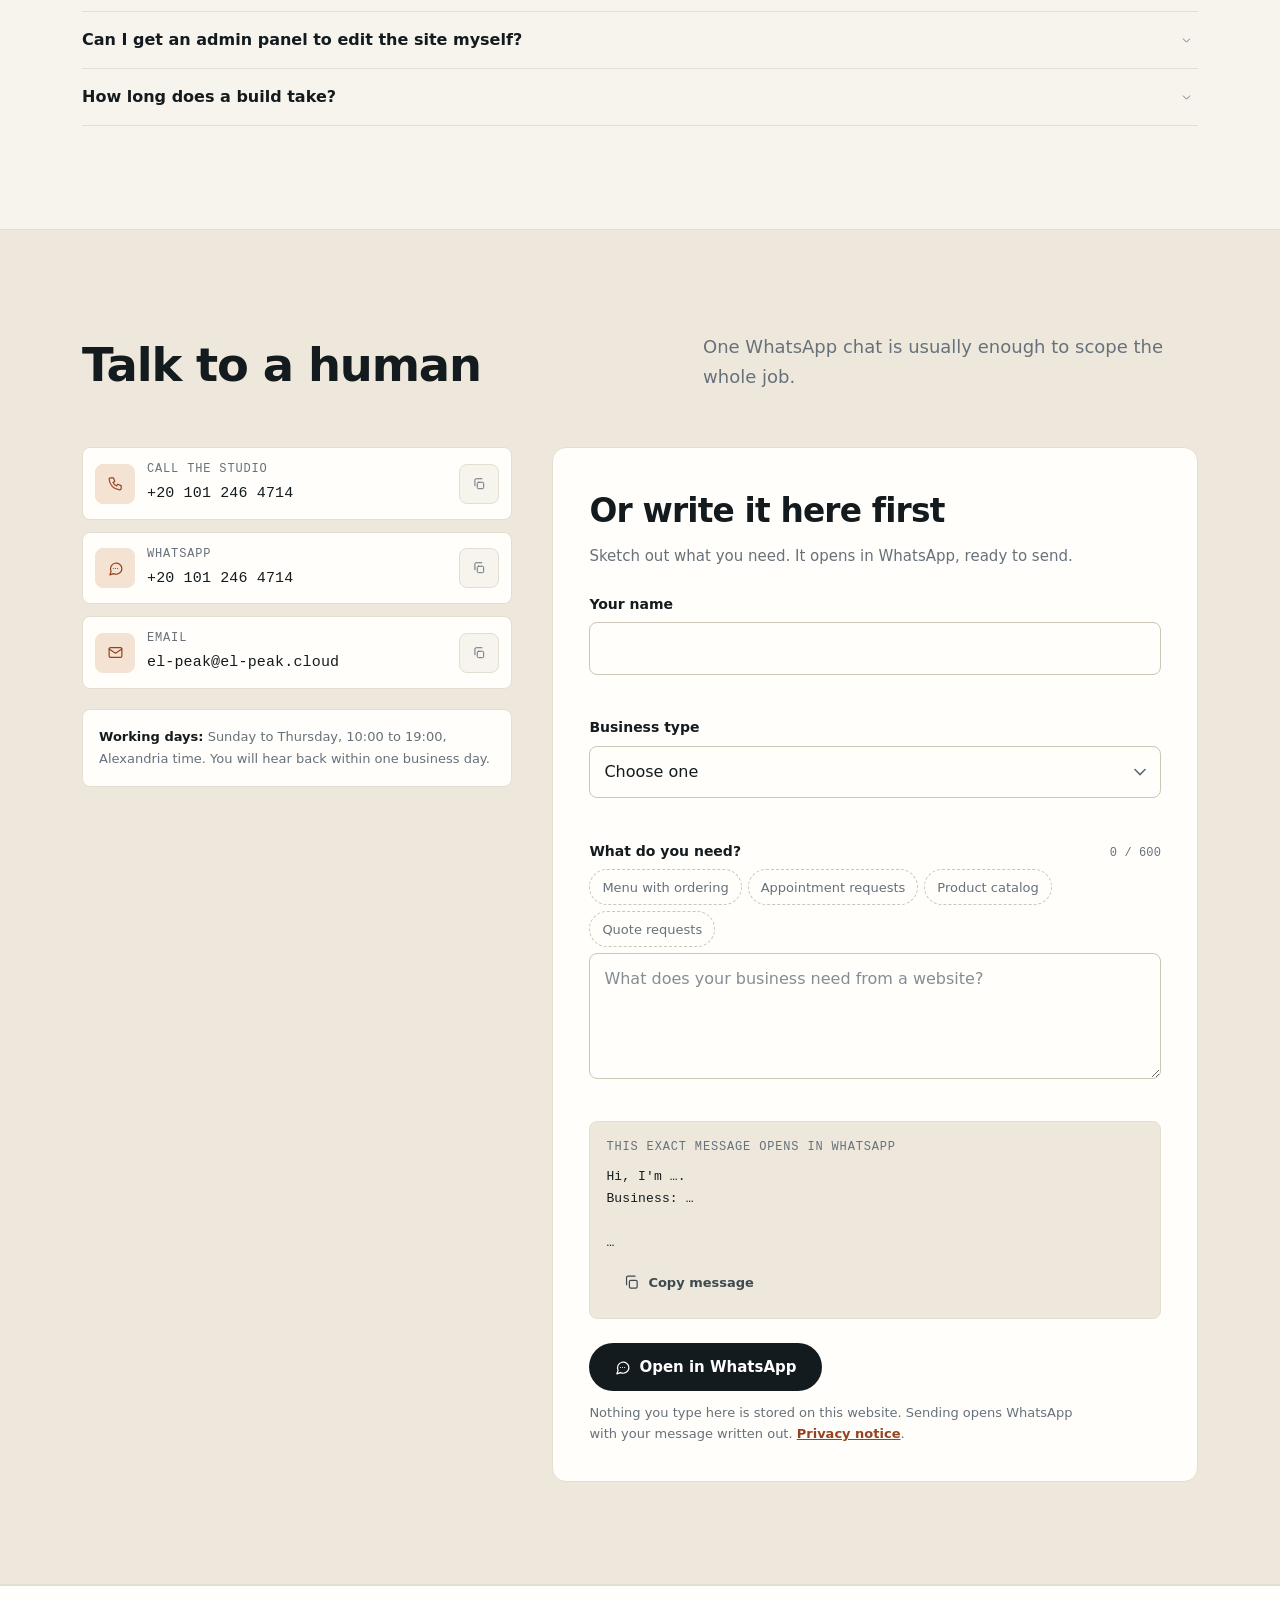
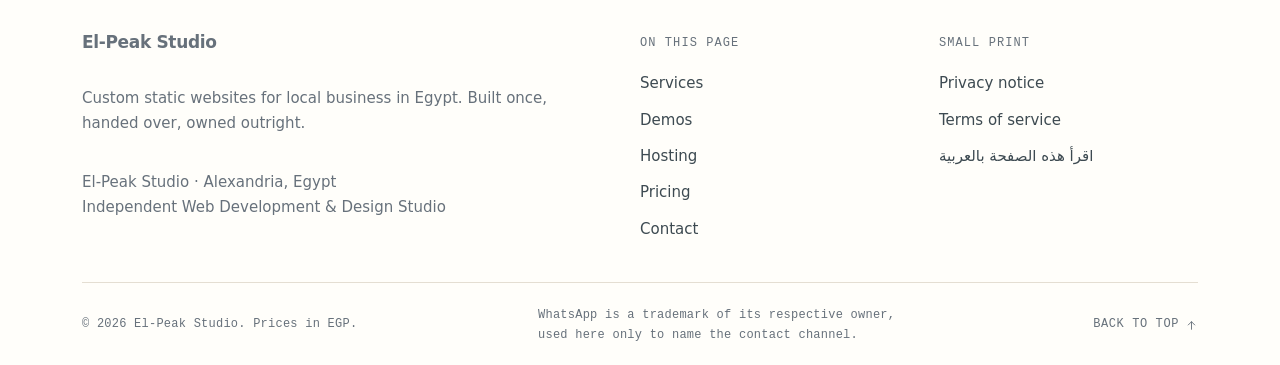
==== commit 2306ff6e: "Add files via upload" ====
--- a/index.html
+++ b/index.html
@@ -1,701 +1,748 @@
-<!DOCTYPE html>
-<html lang="en" dir="ltr" data-theme="light">
-<head>
-  <!-- ============================================================
-       El-Peak — Main Agency Landing Page
-       Glassmorphic light/dark design. Static, cPanel-ready,
-       no frameworks. Vanilla HTML/CSS/JS only.
-       ============================================================ -->
-  <meta charset="UTF-8">
-  <meta name="viewport" content="width=device-width, initial-scale=1.0">
-  <title>El-Peak — Custom Websites for Local Businesses</title>
-  <meta name="description" content="El-Peak builds considered, affordable custom websites for ethical local businesses in Egypt. AI-assisted design is reviewed before delivery, with direct WhatsApp ordering and standard cPanel hosting.">
-  <meta name="theme-color" content="#6c5ce7">
-
-  <!-- Open Graph / social sharing -->
-  <meta property="og:type" content="website">
-  <meta property="og:title" content="El-Peak — Custom Websites for Local Businesses">
-  <meta property="og:description" content="Thoughtful, ethical websites for local businesses — AI-assisted builds, clear EGP pricing, WhatsApp ordering and cPanel hosting.">
-  <meta property="og:image" content="demos/restaurant/assets/r-hero.jpg">
-
-  <!-- Inline SVG favicon (El-Peak twin-peak "M" mark, blue→purple gradient, no external file needed) -->
-  <link rel="icon" href="data:image/svg+xml,%3Csvg xmlns='http://www.w3.org/2000/svg' viewBox='0 0 64 64'%3E%3Cdefs%3E%3ClinearGradient id='g' x1='9' y1='50' x2='54' y2='32' gradientUnits='userSpaceOnUse'%3E%3Cstop offset='0' stop-color='%233d2ee6'/%3E%3Cstop offset='.5' stop-color='%237447ec'/%3E%3Cstop offset='1' stop-color='%23a95ef5'/%3E%3C/linearGradient%3E%3C/defs%3E%3Crect width='64' height='64' rx='14' fill='%23ffffff' stroke='%23d9d6f2' stroke-width='2'/%3E%3Cpath d='M9.3 50 L25.6 15 L33.9 36.5 L41.3 19.8 L53.4 50' fill='none' stroke='url(%23g)' stroke-width='5.8' stroke-linecap='round' stroke-linejoin='round'/%3E%3C/svg%3E">
-
-  <!-- Pre-paint theme restore (prevents flash of wrong theme) -->
-  <script>
-    (function () {
-      try {
-        var saved = localStorage.getItem('elpeak-theme');
-        var dark = saved ? saved === 'dark' : window.matchMedia('(prefers-color-scheme: dark)').matches;
-        document.documentElement.setAttribute('data-theme', dark ? 'dark' : 'light');
-      } catch (e) { /* private mode — default light */ }
-    })();
-  </script>
-
-  <!-- Main stylesheet -->
-  <link rel="stylesheet" href="css/style.css">
-
-  <!-- Structured data for SEO (ProfessionalService) -->
-  <script type="application/ld+json">
-  {
-    "@context": "https://schema.org",
-    "@type": "ProfessionalService",
-    "name": "El-Peak",
-    "description": "Custom static websites for ethical local businesses in Egypt — AI-assisted and reviewed before delivery, with direct-to-WhatsApp ordering and standard cPanel hosting.",
-    "areaServed": "Egypt",
-    "priceRange": "EGP 1,500 – 5,000"
-  }
-  </script>
-</head>
-<body>
-  <a class="skip-link" href="#main">Skip to main content</a>
-
-  <!-- ============================================================
-       1. HEADER — floating glassmorphic pill navbar
-       ============================================================ -->
-  <header class="site-header" id="siteHeader">
-    <div class="nav-shell">
-      <a href="#home" class="logo" aria-label="El-Peak — back to top">
-        <svg class="logo-mark" viewBox="0 0 100 100" aria-hidden="true" focusable="false">
-          <defs>
-            <linearGradient id="lpGradHeader" x1="14" y1="78" x2="84" y2="48" gradientUnits="userSpaceOnUse">
-              <stop offset="0" stop-color="#3d2ee6"/>
-              <stop offset="0.5" stop-color="#7447ec"/>
-              <stop offset="1" stop-color="#a95ef5"/>
-            </linearGradient>
-          </defs>
-          <path d="M14.5 78 L40 23.5 L53 57 L64.5 31 L83.5 78" fill="none" stroke="url(#lpGradHeader)" stroke-width="9" stroke-linecap="round" stroke-linejoin="round"/>
-        </svg>
-        <span class="logo-text">El-Peak</span>
-      </a>
-
-      <nav class="site-nav" id="siteNav" aria-label="Primary navigation">
-        <ul class="nav-list">
-          <li><a class="nav-link" href="#services" data-i18n="navServices">Services</a></li>
-          <li><a class="nav-link" href="#demos" data-i18n="navDemos">Demos</a></li>
-          <li><a class="nav-link" href="#hosting" data-i18n="navHosting">Hosting</a></li>
-          <li><a class="nav-link" href="#pricing" data-i18n="navPricing">Pricing</a></li>
-          <li><a class="nav-link" href="#contact" data-i18n="navContact">Contact</a></li>
-        </ul>
-      </nav>
-
-      <div class="nav-actions">
-        <button class="language-toggle" id="languageToggle" type="button" aria-label="Switch to Arabic" aria-pressed="false">
-          <span class="language-toggle__globe" aria-hidden="true">◌</span>
-          <span id="languageToggleLabel">العربية</span>
-        </button>
-        <a class="nav-cta" data-wa href="https://wa.me/201012464714?text=Hi!%20I%27m%20interested%20in%20a%20website%20for%20my%20business" target="_blank" rel="noopener">
-          <svg class="icon" viewBox="0 0 24 24" fill="currentColor" aria-hidden="true"><path d="M12.04 2C6.58 2 2.13 6.45 2.13 11.91c0 1.75.46 3.45 1.32 4.95L2 22l5.25-1.38a9.9 9.9 0 0 0 4.79 1.22c5.46 0 9.9-4.45 9.9-9.91A9.85 9.85 0 0 0 12.04 2zm5.8 14.06c-.24.68-1.4 1.3-1.93 1.35-.53.05-1.03.24-2.92-.62-2.27-1.03-3.7-3.4-3.81-3.56-.11-.16-.9-1.25-.86-2.36.04-1.11.62-1.64.84-1.87.22-.23.48-.28.64-.28.16 0 .32 0 .46.01.15.01.35-.06.54.42.2.5.68 1.75.74 1.87.06.13.1.28.01.44-.08.17-.17.27-.33.44-.16.17-.34.38-.24.56.1.18.45.76.97 1.24.67.61 1.23.81 1.41.9.18.09.29.08.4-.04.11-.13.46-.53.59-.71.12-.18.25-.15.42-.09.17.06 1.1.55 1.29.65.19.1.31.15.36.23.05.09.05.51-.19 1.2z"/></svg>
-          <span class="nav-cta-label" data-i18n="whatsApp">WhatsApp</span>
-        </a>
-        <button class="icon-btn theme-toggle" id="themeToggle" type="button" aria-label="Switch between light and dark theme" aria-pressed="false">
-          <svg class="icon icon-sun" viewBox="0 0 24 24" fill="none" stroke="currentColor" stroke-width="1.8" stroke-linecap="round" aria-hidden="true"><circle cx="12" cy="12" r="4.2"/><path d="M12 2.5v2.4M12 19.1v2.4M4.3 4.3l1.7 1.7M18 18l1.7 1.7M2.5 12h2.4M19.1 12h2.4M4.3 19.7L6 18M18 6l1.7-1.7"/></svg>
-          <svg class="icon icon-moon" viewBox="0 0 24 24" fill="none" stroke="currentColor" stroke-width="1.8" stroke-linecap="round" stroke-linejoin="round" aria-hidden="true"><path d="M20.5 14.5A8.5 8.5 0 0 1 9.5 3.5a8.5 8.5 0 1 0 11 11z"/></svg>
-        </button>
-        <button class="icon-btn nav-toggle" id="navToggle" type="button" aria-label="Open navigation menu" aria-expanded="false" aria-controls="siteNav">
-          <svg class="icon icon-burger" viewBox="0 0 24 24" fill="none" stroke="currentColor" stroke-width="2" stroke-linecap="round" aria-hidden="true"><path d="M4 7h16M4 12h16M4 17h16"/></svg>
-          <svg class="icon icon-close" viewBox="0 0 24 24" fill="none" stroke="currentColor" stroke-width="2" stroke-linecap="round" aria-hidden="true"><path d="M6 6l12 12M18 6L6 18"/></svg>
-        </button>
-      </div>
-    </div>
-  </header>
-
-  <main id="main">
-    <!-- ============================================================
-         2. HERO — eyebrow + display headline + score card + stat row
-         ============================================================ -->
-    <section class="hero" id="home" aria-labelledby="heroTitle">
-      <div class="container hero-grid">
-        <div class="hero-copy reveal">
-          <p class="eyebrow" data-i18n="heroEyebrow">Web Design Studio · Egypt</p>
-          <h1 id="heroTitle" data-i18n-html="heroTitle">Custom websites for local businesses — <span class="grad">built to stay yours</span></h1>
-          <p class="hero-sub" data-i18n-html="heroSub">Menus, service catalogs and online shops for restaurants, clinics, stores and workshops — <strong>AI-assisted, carefully reviewed before delivery.</strong> Orders can go straight to your WhatsApp, without marketplace commission layers. Clear build pricing and standard cPanel hosting.</p>
-          <div class="hero-actions">
-            <a class="btn btn-primary btn-lg" data-wa href="https://wa.me/201012464714?text=Hi!%20I%27m%20interested%20in%20a%20website%20for%20my%20business" target="_blank" rel="noopener">
-              <svg class="icon" viewBox="0 0 24 24" fill="currentColor" aria-hidden="true"><path d="M12.04 2C6.58 2 2.13 6.45 2.13 11.91c0 1.75.46 3.45 1.32 4.95L2 22l5.25-1.38a9.9 9.9 0 0 0 4.79 1.22c5.46 0 9.9-4.45 9.9-9.91A9.85 9.85 0 0 0 12.04 2zm5.8 14.06c-.24.68-1.4 1.3-1.93 1.35-.53.05-1.03.24-2.92-.62-2.27-1.03-3.7-3.4-3.81-3.56-.11-.16-.9-1.25-.86-2.36.04-1.11.62-1.64.84-1.87.22-.23.48-.28.64-.28.16 0 .32 0 .46.01.15.01.35-.06.54.42.2.5.68 1.75.74 1.87.06.13.1.28.01.44-.08.17-.17.27-.33.44-.16.17-.34.38-.24.56.1.18.45.76.97 1.24.67.61 1.23.81 1.41.9.18.09.29.08.4-.04.11-.13.46-.53.59-.71.12-.18.25-.15.42-.09.17.06 1.1.55 1.29.65.19.1.31.15.36.23.05.09.05.51-.19 1.2z"/></svg>
-              <span data-i18n="startWhatsApp">Start on WhatsApp</span>
-            </a>
-            <a class="btn btn-glass btn-lg" href="#demos">
-              <span data-i18n="viewDemos">View demo templates</span>
-              <svg class="icon" viewBox="0 0 24 24" fill="none" stroke="currentColor" stroke-width="1.8" stroke-linecap="round" stroke-linejoin="round" aria-hidden="true"><path d="M12 5v14M5 12l7 7 7-7"/></svg>
-            </a>
-          </div>
-        </div>
-
-        <aside class="hero-side reveal" aria-label="Explore our live demos">
-          <div class="showcase-deck" id="showcaseDeck">
-            <div class="showcase-deck__head">
-              <span class="showcase-deck__badge" data-i18n="deckBadge">Live Client Demos</span>
-              <p class="showcase-deck__title" data-i18n="deckTitle">Built for four real business types</p>
-            </div>
-            <div class="showcase-deck__items">
-              <a href="./demos/restaurant/index.html" class="showcase-mini-card" data-demo="./demos/restaurant/index.html" data-demo-title="Al-Noor Kitchen — Restaurant Menu">
-                <div class="showcase-mini-thumb">
-                  <img src="demos/restaurant/assets/r-hero.jpg" alt="Al-Noor Kitchen" width="80" height="56" decoding="async">
-                </div>
-                <div class="showcase-mini-info">
-                  <span class="mini-tag mini-tag--food" data-i18n="miniTagFood">Food &amp; Dining</span>
-                  <strong>Al-Noor Kitchen</strong>
-                  <small data-i18n="miniDescFood">Levantine menu &amp; WhatsApp cart</small>
-                </div>
-                <span class="showcase-mini-action" data-i18n="previewAction">Preview →</span>
-              </a>
-
-              <a href="./demos/electronics/index.html" class="showcase-mini-card" data-demo="./demos/electronics/index.html" data-demo-title="Nile Mobiles — Electronics Store">
-                <div class="showcase-mini-thumb">
-                  <img src="demos/electronics/assets/e-hero.jpg" alt="Nile Mobiles" width="80" height="56" decoding="async">
-                </div>
-                <div class="showcase-mini-info">
-                  <span class="mini-tag mini-tag--retail" data-i18n="miniTagRetail">Retail &amp; Tech</span>
-                  <strong>Nile Mobiles</strong>
-                  <small data-i18n="miniDescRetail">Specs filters &amp; direct order sheet</small>
-                </div>
-                <span class="showcase-mini-action" data-i18n="previewAction">Preview →</span>
-              </a>
-
-              <a href="./demos/clinic/index.html" class="showcase-mini-card" data-demo="./demos/clinic/index.html" data-demo-title="Noor Dental Clinic — Healthcare">
-                <div class="showcase-mini-thumb">
-                  <img src="demos/clinic/assets/c-hero.jpg" alt="Noor Dental Clinic" width="80" height="56" decoding="async">
-                </div>
-                <div class="showcase-mini-info">
-                  <span class="mini-tag mini-tag--health" data-i18n="miniTagHealth">Healthcare</span>
-                  <strong>Noor Dental Clinic</strong>
-                  <small data-i18n="miniDescHealth">Clear services &amp; booking request</small>
-                </div>
-                <span class="showcase-mini-action" data-i18n="previewAction">Preview →</span>
-              </a>
-
-              <a href="./demos/contractor/index.html" class="showcase-mini-card" data-demo="./demos/contractor/index.html" data-demo-title="Bunyan Contracting — Engineering">
-                <div class="showcase-mini-thumb">
-                  <img src="demos/contractor/assets/x-hero.jpg" alt="Bunyan Contracting" width="80" height="56" decoding="async">
-                </div>
-                <div class="showcase-mini-info">
-                  <span class="mini-tag mini-tag--corp" data-i18n="miniTagCorp">Contracting</span>
-                  <strong>Bunyan Contracting</strong>
-                  <small data-i18n="miniDescCorp">Turn-key portfolio &amp; tender brief</small>
-                </div>
-                <span class="showcase-mini-action" data-i18n="previewAction">Preview →</span>
-              </a>
-            </div>
-            <div class="showcase-deck__foot">
-              <span class="deck-trust-dot" aria-hidden="true"></span>
-              <span data-i18n="deckFoot">100% Pure static HTML/CSS/JS · Zero database crashes</span>
-            </div>
-          </div>
-        </aside>
-      </div>
-
-      <!-- Stat cards row -->
-      <div class="container">
-        <dl class="stat-row reveal" aria-label="Studio commitments">
-          <div class="stat-card">
-            <dt class="stat-num" data-i18n="stat1Number">0%</dt>
-            <dd class="stat-label" data-i18n="stat1Label">platform commissions — orders direct to you</dd>
-          </div>
-          <div class="stat-card">
-            <dt class="stat-num" data-i18n="stat2Number">1,500 EGP</dt>
-            <dd class="stat-label" data-i18n="stat2Label">transparent one-time build fee</dd>
-          </div>
-          <div class="stat-card">
-            <dt class="stat-num" data-i18n="stat3Number">100%</dt>
-            <dd class="stat-label" data-i18n="stat3Label">cPanel static file ownership handed over</dd>
-          </div>
-          <div class="stat-card">
-            <dt class="stat-num" data-i18n="stat4Number">Hand-checked</dt>
-            <dd class="stat-label" data-i18n="stat4Label">reviewed line-by-line before delivery</dd>
-          </div>
-        </dl>
-      </div>
-    </section>
-
-    <!-- ============================================================
-         3. SERVICE OFFERINGS (4-column responsive glass grid)
-         ============================================================ -->
-    <section class="section" id="services" aria-labelledby="servicesTitle">
-      <div class="container">
-        <header class="section-head reveal">
-          <p class="eyebrow" data-i18n="servicesEyebrow">Services</p>
-          <h2 id="servicesTitle" data-i18n="servicesTitle">What we build</h2>
-          <p class="section-sub" data-i18n="servicesSub">Every project is a lightweight static website, supported by AI tools and reviewed before handover. It can run on standard hosting without a database.</p>
-        </header>
-
-        <div class="grid grid-4">
-          <!-- Service 1: WhatsApp Menus -->
-          <article class="card service-card reveal">
-            <div class="card-icon" aria-hidden="true">
-              <svg viewBox="0 0 24 24" fill="none" stroke="currentColor" stroke-width="1.8" stroke-linecap="round" stroke-linejoin="round"><path d="M4 3h16a1 1 0 0 1 1 1v13H3V4a1 1 0 0 1 1-1z"/><path d="M8 8h8M8 12h5"/><path d="M3 17l4 4h10l4-4"/><path d="M12 17v3"/></svg>
-            </div>
-            <h3 data-i18n="service1Title">Direct-to-WhatsApp menus</h3>
-            <p data-i18n="service1Copy">Interactive ordering menus for restaurants, cafés, bakeries and food trucks. Customers select items and their order is prepared as a WhatsApp message.</p>
-            <ul class="check-list">
-              <li data-i18n="service1Item1">Order cart — no database required</li>
-              <li data-i18n="service1Item2">Runs on standard shared hosting</li>
-              <li data-i18n="service1Item3">Straightforward price and item updates</li>
-            </ul>
-            <a class="card-cta" href="./demos/restaurant/index.html"><span data-i18n="tryRestaurant">Try the restaurant demo</span>
-              <svg class="icon" viewBox="0 0 24 24" fill="none" stroke="currentColor" stroke-width="2" stroke-linecap="round" stroke-linejoin="round" aria-hidden="true"><path d="M5 12h14M13 6l6 6-6 6"/></svg>
-            </a>
-          </article>
-
-          <!-- Service 2: Catalogs & Appointments -->
-          <article class="card service-card reveal">
-            <div class="card-icon" aria-hidden="true">
-              <svg viewBox="0 0 24 24" fill="none" stroke="currentColor" stroke-width="1.8" stroke-linecap="round" stroke-linejoin="round"><rect x="3" y="5" width="18" height="16" rx="2"/><path d="M16 3v4M8 3v4M3 11h18"/><path d="M9.5 15.5l1.8 1.8 3.4-3.4"/></svg>
-            </div>
-            <h3 data-i18n="service2Title">Service catalogs &amp; appointments</h3>
-            <p data-i18n="service2Copy">Clear listings with pricing and direct booking requests for clinics, gyms, auto repair shops, tutoring centers and tailors.</p>
-            <ul class="check-list">
-              <li data-i18n="service2Item1">Booking requests via WhatsApp</li>
-              <li data-i18n="service2Item2">Clear service and price lists</li>
-              <li data-i18n="service2Item3">Simple enquiry forms</li>
-            </ul>
-            <a class="card-cta" href="./demos/clinic/index.html"><span data-i18n="tryClinic">Try the clinic demo</span>
-              <svg class="icon" viewBox="0 0 24 24" fill="none" stroke="currentColor" stroke-width="2" stroke-linecap="round" stroke-linejoin="round" aria-hidden="true"><path d="M5 12h14M13 6l6 6-6 6"/></svg>
-            </a>
-          </article>
-
-          <!-- Service 3: Local E-Commerce -->
-          <article class="card service-card reveal">
-            <div class="card-icon" aria-hidden="true">
-              <svg viewBox="0 0 24 24" fill="none" stroke="currentColor" stroke-width="1.8" stroke-linecap="round" stroke-linejoin="round"><path d="M6 7V6a6 6 0 0 1 12 0v1"/><path d="M4 7h16l-1.2 12.2a2 2 0 0 1-2 1.8H7.2a2 2 0 0 1-2-1.8z"/><path d="M9 11a3 3 0 0 0 6 0"/></svg>
-            </div>
-            <h3 data-i18n="service3Title">Online shops &amp; catalogs</h3>
-            <p data-i18n="service3Copy">Storefronts for electronics, home appliances, perfumes and handicrafts — with search, filters and an order cart that messages you on WhatsApp.</p>
-            <ul class="check-list">
-              <li data-i18n="service3Item1">Search, brand and price filters</li>
-              <li data-i18n="service3Item2">Product galleries and stock badges</li>
-              <li data-i18n="service3Item3">Direct order messages, no checkout setup</li>
-            </ul>
-            <a class="card-cta" href="./demos/electronics/index.html"><span data-i18n="tryElectronics">Try the electronics shop demo</span>
-              <svg class="icon" viewBox="0 0 24 24" fill="none" stroke="currentColor" stroke-width="2" stroke-linecap="round" stroke-linejoin="round" aria-hidden="true"><path d="M5 12h14M13 6l6 6-6 6"/></svg>
-            </a>
-          </article>
-
-          <!-- Service 4: Corporate Landing Pages -->
-          <article class="card service-card reveal">
-            <div class="card-icon" aria-hidden="true">
-              <svg viewBox="0 0 24 24" fill="none" stroke="currentColor" stroke-width="1.8" stroke-linecap="round" stroke-linejoin="round"><path d="M3 21h18"/><path d="M5 21V5a2 2 0 0 1 2-2h6a2 2 0 0 1 2 2v16"/><path d="M15 9h3a2 2 0 0 1 2 2v10"/><path d="M9 7h2M9 11h2M9 15h2"/></svg>
-            </div>
-            <h3 data-i18n="service4Title">Landing pages &amp; portfolios</h3>
-            <p data-i18n="service4Copy">One-page sites for logistics companies, consultants, interior designers and contractors — designed to make contacting you easy.</p>
-            <ul class="check-list">
-              <li data-i18n="service4Item1">Enquiry forms</li>
-              <li data-i18n="service4Item2">Maps and service areas</li>
-              <li data-i18n="service4Item3">Contact details front and center</li>
-            </ul>
-            <a class="card-cta" href="./demos/contractor/index.html"><span data-i18n="tryContractor">Try the contractor demo</span>
-              <svg class="icon" viewBox="0 0 24 24" fill="none" stroke="currentColor" stroke-width="2" stroke-linecap="round" stroke-linejoin="round" aria-hidden="true"><path d="M5 12h14M13 6l6 6-6 6"/></svg>
-            </a>
-          </article>
-        </div>
-
-        <!-- AI-assisted build note -->
-        <aside class="card ai-note reveal" aria-label="How we build">
-          <div class="ai-note__icon" aria-hidden="true">
-            <svg viewBox="0 0 24 24" fill="none" stroke="currentColor" stroke-width="1.8" stroke-linecap="round" stroke-linejoin="round"><path d="M12 3l1.7 4.3L18 9l-4.3 1.7L12 15l-1.7-4.3L6 9l4.3-1.7z"/><path d="M19 14l.9 2.1L22 17l-2.1.9L19 20l-.9-2.1L16 17l2.1-.9z"/><path d="M5 15l.7 1.6L7.3 17.3l-1.6.7L5 19.6l-.7-1.6L2.7 17.3l1.6-.7z"/></svg>
-          </div>
-          <div>
-            <h3 data-i18n="aiTitle">AI-assisted, then reviewed by hand</h3>
-            <p data-i18n="aiCopy">We use AI tools as part of the design and build process, then check the content, layout and interactions before handing the site over.</p>
-          </div>
-        </aside>
-      </div>
-    </section>
-
-    <!-- ============================================================
-         4. INTERACTIVE LIVE DEMO GALLERY (filter tabs + preview modal)
-         ============================================================ -->
-    <section class="section section-alt" id="demos" aria-labelledby="demosTitle">
-      <div class="container">
-        <header class="section-head reveal">
-          <p class="eyebrow" data-i18n="demosEyebrow">Live demos</p>
-          <h2 id="demosTitle" data-i18n="demosTitle">Demo templates, ready to explore</h2>
-          <p class="section-sub" data-i18n="demosSub">Interactive samples with distinct design identities. Open one and picture it with your own brand, content and pricing.</p>
-        </header>
-
-        <!-- Filter tabs (pill style, like the navbar) -->
-        <div class="demo-tabs reveal" role="tablist" aria-label="Filter demos by type">
-          <button class="demo-tab is-active" type="button" role="tab" aria-selected="true" data-filter="all" data-i18n="tabAll">All demos</button>
-          <button class="demo-tab" type="button" role="tab" aria-selected="false" data-filter="food" data-i18n="tabFood">Food &amp; drink</button>
-          <button class="demo-tab" type="button" role="tab" aria-selected="false" data-filter="retail" data-i18n="tabRetail">Retail &amp; shops</button>
-          <button class="demo-tab" type="button" role="tab" aria-selected="false" data-filter="health" data-i18n="tabHealth">Health &amp; services</button>
-          <button class="demo-tab" type="button" role="tab" aria-selected="false" data-filter="corporate" data-i18n="tabCorporate">Corporate</button>
-        </div>
-
-        <div class="grid grid-2 demo-grid" id="demoGrid">
-          <!-- Demo card: Restaurant -->
-          <article class="card demo-card reveal" data-category="food">
-            <a class="demo-thumb" href="./demos/restaurant/index.html" target="_blank" rel="noopener" aria-label="Open Restaurant WhatsApp Menu live demo">
-              <img src="demos/restaurant/assets/r-hero.jpg" alt="Preview of Al-Noor Kitchen: Levantine grill house & mezze dining" width="1200" height="800" loading="eager" decoding="async">
-              <span class="demo-tag tag-food" data-i18n="tagFood">Levantine Grill &amp; Mezze</span>
-            </a>
-            <div class="demo-body">
-              <h3 data-i18n="demo1Title">Al-Noor Kitchen — WhatsApp Menu</h3>
-              <p data-i18n="demo1Copy">Digital menu with categorized appetizers, grilled mains, desserts, interactive cart, and zero-commission WhatsApp order generator.</p>
-              <div class="demo-actions">
-                <button class="btn btn-primary btn-sm" type="button" data-demo="./demos/restaurant/index.html" data-demo-title="Al-Noor Kitchen — Restaurant Menu" data-i18n="quickPreview">Quick preview</button>
-                <a class="btn btn-glass btn-sm" href="./demos/restaurant/index.html" target="_blank" rel="noopener"><span data-i18n="viewLive">Open demo</span>
-                  <svg class="icon" viewBox="0 0 24 24" fill="none" stroke="currentColor" stroke-width="1.8" stroke-linecap="round" stroke-linejoin="round" aria-hidden="true"><path d="M14 4h6v6"/><path d="M20 4l-9 9"/><path d="M19 13v6a1 1 0 0 1-1 1H5a1 1 0 0 1-1-1V6a1 1 0 0 1 1-1h6"/></svg>
-                </a>
-              </div>
-            </div>
-          </article>
-
-          <!-- Demo card: Electronics shop -->
-          <article class="card demo-card reveal" data-category="retail">
-            <a class="demo-thumb" href="./demos/electronics/index.html" target="_blank" rel="noopener" aria-label="Open Nile Mobiles live demo">
-              <img src="demos/electronics/assets/e-hero.jpg" alt="Preview of Nile Mobiles electronics shop demo" width="1200" height="800" loading="eager" decoding="async">
-              <span class="demo-tag tag-retail" data-i18n="tagRetail">Electronics &amp; Gadgets</span>
-            </a>
-            <div class="demo-body">
-              <h3 data-i18n="demo2Title">Nile Mobiles — Electronics &amp; Tech Store</h3>
-              <p data-i18n="demo2Copy">Neo-brutalist retail storefront with instant live search, brand and specs filters, stock indicators, and instant order sheet.</p>
-              <div class="demo-actions">
-                <button class="btn btn-primary btn-sm" type="button" data-demo="./demos/electronics/index.html" data-demo-title="Nile Mobiles — Electronics Store" data-i18n="quickPreview">Quick preview</button>
-                <a class="btn btn-glass btn-sm" href="./demos/electronics/index.html" target="_blank" rel="noopener"><span data-i18n="viewLive">Open demo</span>
-                  <svg class="icon" viewBox="0 0 24 24" fill="none" stroke="currentColor" stroke-width="1.8" stroke-linecap="round" stroke-linejoin="round" aria-hidden="true"><path d="M14 4h6v6"/><path d="M20 4l-9 9"/><path d="M19 13v6a1 1 0 0 1-1 1H5a1 1 0 0 1-1-1V6a1 1 0 0 1 1-1h6"/></svg>
-                </a>
-              </div>
-            </div>
-          </article>
-
-          <!-- Demo card: Clinic -->
-          <article class="card demo-card reveal" data-category="health">
-            <a class="demo-thumb" href="./demos/clinic/index.html" target="_blank" rel="noopener" aria-label="Open Noor Dental Clinic live demo">
-              <img src="demos/clinic/assets/c-hero.jpg" alt="Preview of Noor Dental Clinic appointment booking demo" width="1200" height="800" loading="eager" decoding="async">
-              <span class="demo-tag tag-health" data-i18n="tagHealth">Family Dental Care</span>
-            </a>
-            <div class="demo-body">
-              <h3 data-i18n="demo3Title">Noor Dental Clinic — Care &amp; Booking</h3>
-              <p data-i18n="demo3Copy">Airy medical practice concept with transparent treatment pricing, verified doctor bios, and a 4-step appointment request flow.</p>
-              <div class="demo-actions">
-                <button class="btn btn-primary btn-sm" type="button" data-demo="./demos/clinic/index.html" data-demo-title="Noor Dental Clinic — Healthcare" data-i18n="quickPreview">Quick preview</button>
-                <a class="btn btn-glass btn-sm" href="./demos/clinic/index.html" target="_blank" rel="noopener"><span data-i18n="viewLive">Open demo</span>
-                  <svg class="icon" viewBox="0 0 24 24" fill="none" stroke="currentColor" stroke-width="1.8" stroke-linecap="round" stroke-linejoin="round" aria-hidden="true"><path d="M14 4h6v6"/><path d="M20 4l-9 9"/><path d="M19 13v6a1 1 0 0 1-1 1H5a1 1 0 0 1-1-1V6a1 1 0 0 1 1-1h6"/></svg>
-                </a>
-              </div>
-            </div>
-          </article>
-
-          <!-- Demo card: Contractor -->
-          <article class="card demo-card reveal" data-category="corporate">
-            <a class="demo-thumb" href="./demos/contractor/index.html" target="_blank" rel="noopener" aria-label="Open Bunyan Contracting live demo">
-              <img src="demos/contractor/assets/x-hero.jpg" alt="Preview of Bunyan Contracting construction demo" width="1200" height="800" loading="eager" decoding="async">
-              <span class="demo-tag tag-corporate" data-i18n="tagCorporate">Contracting &amp; Fit-Out</span>
-            </a>
-            <div class="demo-body">
-              <h3 data-i18n="demo4Title">Bunyan Contracting — Architectural Firm</h3>
-              <p data-i18n="demo4Copy">Industrial dark landing page showcasing turn-key villas, renovations, and office fit-outs with a structured tender quote builder.</p>
-              <div class="demo-actions">
-                <button class="btn btn-primary btn-sm" type="button" data-demo="./demos/contractor/index.html" data-demo-title="Bunyan Contracting — Engineering" data-i18n="quickPreview">Quick preview</button>
-                <a class="btn btn-glass btn-sm" href="./demos/contractor/index.html" target="_blank" rel="noopener"><span data-i18n="viewLive">Open demo</span>
-                  <svg class="icon" viewBox="0 0 24 24" fill="none" stroke="currentColor" stroke-width="1.8" stroke-linecap="round" stroke-linejoin="round" aria-hidden="true"><path d="M14 4h6v6"/><path d="M20 4l-9 9"/><path d="M19 13v6a1 1 0 0 1-1 1H5a1 1 0 0 1-1-1V6a1 1 0 0 1 1-1h6"/></svg>
-                </a>
-              </div>
-            </div>
-          </article>
-        </div>
-      </div>
-    </section>
-
-    <!-- ============================================================
-         5. CPANEL & TECH SPECS
-         ============================================================ -->
-    <section class="section" id="hosting" aria-labelledby="hostingTitle">
-      <div class="container">
-        <header class="section-head reveal">
-          <p class="eyebrow" data-i18n="hostingEyebrow">Simple technology</p>
-          <h2 id="hostingTitle" data-i18n="hostingTitle">Built for standard cPanel hosting</h2>
-          <p class="section-sub" data-i18n="hostingSub">Your website is a set of lightweight files. Upload it to a compatible shared host — such as Hostinger or Namecheap — and it can run without a database.</p>
-        </header>
-
-        <div class="grid grid-3">
-          <div class="perk reveal"><span class="perk-check" aria-hidden="true"><svg viewBox="0 0 24 24" fill="none" stroke="currentColor" stroke-width="2.4" stroke-linecap="round" stroke-linejoin="round"><path d="M4.5 12.5l5 5 10-11"/></svg></span><div><h3 data-i18n="perk1Title">Lightweight by design</h3><p data-i18n="perk1Copy">Static files keep the setup small and straightforward.</p></div></div>
-          <div class="perk reveal"><span class="perk-check" aria-hidden="true"><svg viewBox="0 0 24 24" fill="none" stroke="currentColor" stroke-width="2.4" stroke-linecap="round" stroke-linejoin="round"><path d="M4.5 12.5l5 5 10-11"/></svg></span><div><h3 data-i18n="perk2Title">HTTPS-ready</h3><p data-i18n="perk2Copy">We can configure SSL where it is included with your hosting plan.</p></div></div>
-          <div class="perk reveal"><span class="perk-check" aria-hidden="true"><svg viewBox="0 0 24 24" fill="none" stroke="currentColor" stroke-width="2.4" stroke-linecap="round" stroke-linejoin="round"><path d="M4.5 12.5l5 5 10-11"/></svg></span><div><h3 data-i18n="perk3Title">Fewer moving parts</h3><p data-i18n="perk3Copy">No plugins or database are needed for these static websites.</p></div></div>
-          <div class="perk reveal"><span class="perk-check" aria-hidden="true"><svg viewBox="0 0 24 24" fill="none" stroke="currentColor" stroke-width="2.4" stroke-linecap="round" stroke-linejoin="round"><path d="M4.5 12.5l5 5 10-11"/></svg></span><div><h3 data-i18n="perk4Title">Business email options</h3><p data-i18n="perk4Copy">Email availability depends on the hosting plan you choose.</p></div></div>
-          <div class="perk reveal"><span class="perk-check" aria-hidden="true"><svg viewBox="0 0 24 24" fill="none" stroke="currentColor" stroke-width="2.4" stroke-linecap="round" stroke-linejoin="round"><path d="M4.5 12.5l5 5 10-11"/></svg></span><div><h3 data-i18n="perk5Title">Hosting plan support</h3><p data-i18n="perk5Copy">Support terms and availability are set by your chosen host.</p></div></div>
-          <div class="perk reveal"><span class="perk-check" aria-hidden="true"><svg viewBox="0 0 24 24" fill="none" stroke="currentColor" stroke-width="2.4" stroke-linecap="round" stroke-linejoin="round"><path d="M4.5 12.5l5 5 10-11"/></svg></span><div><h3 data-i18n="perk6Title">Backups to confirm</h3><p data-i18n="perk6Copy">We help you check the backup options included with your plan.</p></div></div>
-        </div>
-
-        <!-- 3-step process -->
-        <div class="steps reveal" aria-label="How it works in three steps">
-          <div class="step"><span class="step-num">1</span><h3 data-i18n="step1Title">Share the brief</h3><p data-i18n="step1Copy">Tell us about your business on WhatsApp and we’ll agree the scope.</p></div>
-          <div class="step"><span class="step-num">2</span><h3 data-i18n="step2Title">We build &amp; set up</h3><p data-i18n="step2Copy">We design the site, upload it to cPanel and test the key flows with you.</p></div>
-          <div class="step"><span class="step-num">3</span><h3 data-i18n="step3Title">You receive the files</h3><p data-i18n="step3Copy">Once complete, the site files are handed over for you to keep.</p></div>
-        </div>
-      </div>
-    </section>
-
-    <!-- ============================================================
-         6. PRICING & PACKAGES (one-time fees, no interest-based plans)
-         ============================================================ -->
-    <section class="section section-alt" id="pricing" aria-labelledby="pricingTitle">
-      <div class="container">
-        <header class="section-head reveal">
-          <p class="eyebrow" data-i18n="pricingEyebrow">Clear pricing</p>
-          <h2 id="pricingTitle" data-i18n="pricingTitle">A clear build fee, with optional add-ons</h2>
-          <p class="section-sub" data-i18n="pricingSub">One build fee, plus annual hosting and domain if needed, and optional content updates when your information changes. No platform subscription is built into this package.</p>
-        </header>
-
-        <div class="grid grid-2 pricing-grid">
-          <!-- Package 1 — ACTIVE TIER -->
-          <article class="card price-card is-featured reveal" aria-label="Complete Static Website package">
-            <span class="featured-tag" data-i18n="availableNow">Available now</span>
-            <h3 data-i18n="package1Title">Package 1 — Complete static website</h3>
-            <p class="price"><span class="currency">EGP</span><span class="amount">1,500</span><span class="period" data-i18n="oneTimeFee">one-time build fee</span></p>
-            <p class="price-note" data-i18n="package1Note">For restaurants, cafés, retail shops, clinics, service catalogs and local small businesses.</p>
-            <ul class="check-list">
-              <li data-i18n="package1Item1">One-page custom responsive, mobile-first static layout</li>
-              <li data-i18n="package1Item2">Interactive WhatsApp ordering and enquiry messages with selected items and customer notes</li>
-              <li data-i18n="package1Item3">Category filtering and out-of-stock item controls via JavaScript</li>
-              <li data-i18n="package1Item4">Map location, social links and contact buttons</li>
-              <li data-i18n="package1Item5">Prepared for standard cPanel shared hosting</li>
-              <li data-i18n="package1Item6">Orders can go directly to your WhatsApp</li>
-            </ul>
-            <p class="price-addon-note" data-i18n-html="hostingNote">Hosting and domain are billed separately: <strong>500 EGP/year</strong> — see add-ons below.</p>
-            <a class="btn btn-primary btn-block" data-wa data-wa-message="Hi! I'm interested in the Complete Static Website package (1,500 EGP one-time build fee)." href="https://wa.me/201012464714?text=Hi!%20I%27m%20interested%20in%20the%20Complete%20Static%20Website%20package" target="_blank" rel="noopener"><span data-i18n="startWebsite">Start your website on WhatsApp</span></a>
-          </article>
-
-          <!-- Package 2 — COMING SOON (faded card + prominent overlay badge) -->
-          <div class="soon-wrap reveal">
-            <article class="card price-card is-soon" aria-label="Dynamic Admin Portal and Custom Backend package — coming soon">
-              <h3>Package 2 — Dynamic Admin Portal &amp; Custom Backend</h3>
-              <p class="price"><span class="currency">EGP</span><span class="amount">5,000</span><span class="period">one-time</span></p>
-              <p class="price-note">For larger businesses that need live dashboards, databases and online payments.</p>
-              <ul class="check-list">
-                <li>Live multi-tenant dashboards</li>
-                <li>Customer database management</li>
-                <li>Automated order tracking</li>
-                <li>Live online payment gateways (Paymob / Kashier)</li>
-              </ul>
-              <button class="btn btn-glass btn-block" type="button" disabled>Not available yet</button>
-            </article>
-            <span class="soon-badge" aria-hidden="true">Coming soon</span>
-          </div>
-        </div>
-
-        <!-- Flat-rate add-ons (billed separately for every website) -->
-        <div class="grid grid-2 addons-grid">
-          <article class="card addon-card reveal" aria-label="Annual hosting and domain add-on">
-            <div class="addon-head">
-              <span class="addon-icon" aria-hidden="true">
-                <svg viewBox="0 0 24 24" fill="none" stroke="currentColor" stroke-width="1.8" stroke-linecap="round" stroke-linejoin="round"><rect x="3" y="4" width="18" height="7" rx="2"/><rect x="3" y="13" width="18" height="7" rx="2"/><path d="M7 7.5h.01M7 16.5h.01"/></svg>
-              </span>
-              <div>
-                <h3 data-i18n="hostingAddonTitle">Annual hosting &amp; domain</h3>
-                <p class="addon-price"><strong>500 EGP</strong> <span>/ year</span></p>
-              </div>
-            </div>
-            <p class="addon-note" data-i18n="hostingAddonNote">Billed separately for all websites.</p>
-            <ul class="check-list">
-              <li>High-speed cPanel web hosting setup</li>
-              <li>Custom domain registration / renewal (.com or local)</li>
-              <li>Free SSL certificate installation</li>
-              <li>Custom business email — info@yourbusiness.com</li>
-            </ul>
-          </article>
-
-          <article class="card addon-card reveal" aria-label="On-demand content update add-on">
-            <div class="addon-head">
-              <span class="addon-icon" aria-hidden="true">
-                <svg viewBox="0 0 24 24" fill="none" stroke="currentColor" stroke-width="1.8" stroke-linecap="round" stroke-linejoin="round"><path d="M23 4v6h-6"/><path d="M20.49 15a9 9 0 1 1-2.12-9.36L23 10"/></svg>
-              </span>
-              <div>
-                <h3 data-i18n="updatesTitle">On-demand content updates</h3>
-                <p class="addon-price"><strong>400 EGP</strong> <span>/ update request</span></p>
-              </div>
-            </div>
-            <p class="addon-note" data-i18n="updatesNote">Per iteration — request only when you need it.</p>
-            <ul class="check-list">
-              <li>Swap menu / catalog photos</li>
-              <li>Update prices &amp; modify text</li>
-              <li>Replace banners</li>
-              <li>Add or remove up to 5 items on request</li>
-            </ul>
-          </article>
-        </div>
-
-        <p class="pricing-footnote reveal" data-i18n="pricingFootnote">All prices are in Egyptian Pounds (EGP). Payment is made directly to us, in full or across two agreed milestones. We only work with businesses that operate ethically.</p>
-      </div>
-    </section>
-
-    <!-- ============================================================
-         7. CONTACT SECTION (form composes a WhatsApp message — no backend)
-         ============================================================ -->
-    <section class="section" id="contact" aria-labelledby="contactTitle">
-      <div class="container contact-grid">
-        <div class="contact-copy reveal">
-          <p class="eyebrow" data-i18n="contactEyebrow">Contact</p>
-          <h2 id="contactTitle" data-i18n="contactTitle">Request a quote</h2>
-          <p data-i18n="contactCopy">Tell us about your business and we’ll come back with a timeline and a quote.</p>
-          <ul class="contact-details">
-            <li>
-              <a class="contact-line" href="tel:+201012464714" aria-label="Call +20 101 246 4714 directly">
-                <svg class="icon" viewBox="0 0 24 24" fill="none" stroke="currentColor" stroke-width="2" stroke-linecap="round" stroke-linejoin="round" aria-hidden="true"><path d="M22 16.92v3a2 2 0 0 1-2.18 2 19.79 19.79 0 0 1-8.63-3.07 19.5 19.5 0 0 1-6-6 19.79 19.79 0 0 1-3.07-8.67A2 2 0 0 1 4.11 2h3a2 2 0 0 1 2 1.72 12.84 12.84 0 0 0 .7 2.81 2 2 0 0 1-.45 2.11L8.09 9.91a16 16 0 0 0 6 6l1.27-1.27a2 2 0 0 1 2.11-.45 12.84 12.84 0 0 0 2.81.7A2 2 0 0 1 22 16.92z"/></svg>
-                Call: +20 101 246 4714
-              </a>
-            </li>
-            <li>
-              <a class="contact-line" data-wa href="https://wa.me/201012464714?text=Hi!%20I%27m%20interested%20in%20a%20website%20for%20my%20business" target="_blank" rel="noopener">
-                <svg class="icon" viewBox="0 0 24 24" fill="currentColor" aria-hidden="true"><path d="M12.04 2C6.58 2 2.13 6.45 2.13 11.91c0 1.75.46 3.45 1.32 4.95L2 22l5.25-1.38a9.9 9.9 0 0 0 4.79 1.22c5.46 0 9.9-4.45 9.9-9.91A9.85 9.85 0 0 0 12.04 2zm5.8 14.06c-.24.68-1.4 1.3-1.93 1.35-.53.05-1.03.24-2.92-.62-2.27-1.03-3.7-3.4-3.81-3.56-.11-.16-.9-1.25-.86-2.36.04-1.11.62-1.64.84-1.87.22-.23.48-.28.64-.28.16 0 .32 0 .46.01.15.01.35-.06.54.42.2.5.68 1.75.74 1.87.06.13.1.28.01.44-.08.17-.17.27-.33.44-.16.17-.34.38-.24.56.1.18.45.76.97 1.24.67.61 1.23.81 1.41.9.18.09.29.08.4-.04.11-.13.46-.53.59-.71.12-.18.25-.15.42-.09.17.06 1.1.55 1.29.65.19.1.31.15.36.23.05.09.05.51-.19 1.2z"/></svg>
-                WhatsApp: +20 101 246 4714
-              </a>
-            </li>
-            <li>
-              <a class="contact-line" href="mailto:el-peak@el-peak.cloud">
-                <svg class="icon" viewBox="0 0 24 24" fill="none" stroke="currentColor" stroke-width="1.8" stroke-linecap="round" stroke-linejoin="round" aria-hidden="true"><rect x="3" y="5" width="18" height="14" rx="2"/><path d="M3 7l9 6 9-6"/></svg>
-                el-peak@el-peak.cloud
-              </a>
-            </li>
-          </ul>
-        </div>
-
-        <!-- This form never touches a server: it composes a WhatsApp message -->
-        <form class="card contact-form reveal" id="contactForm" novalidate>
-          <h3 data-i18n="briefTitle">Send a quick brief</h3>
-          <div class="field">
-            <label for="cfName" data-i18n-html="nameLabel">Your name <span aria-hidden="true">*</span></label>
-            <input id="cfName" name="name" type="text" autocomplete="name" required placeholder="e.g. Ahmed Hassan">
-          </div>
-          <div class="field">
-            <label for="cfTypeTrigger" id="cfTypeLabel" data-i18n="businessType">Business type</label>
-            <div class="custom-select-wrap" id="cfTypeWrap">
-              <select id="cfType" name="type" class="custom-select-native" tabindex="-1" aria-hidden="true">
-                <option value="Restaurant / Café / Bakery" selected>Restaurant / Café / Bakery</option>
-                <option value="Clinic / Gym / Wellness">Clinic / Gym / Wellness</option>
-                <option value="Shop / E-commerce / Retail">Shop / E-commerce / Retail</option>
-                <option value="Services / Company / Logistics">Services / Company / Logistics</option>
-                <option value="Other">Other</option>
-              </select>
-              <button class="custom-select-trigger" type="button" id="cfTypeTrigger" aria-haspopup="listbox" aria-expanded="false" aria-labelledby="cfTypeLabel cfTypeValue">
-                <span class="custom-select-value" id="cfTypeValue">Restaurant / Café / Bakery</span>
-                <svg class="custom-select-icon" viewBox="0 0 24 24" fill="none" stroke="currentColor" stroke-width="2" stroke-linecap="round" stroke-linejoin="round" aria-hidden="true">
-                  <path d="M6 9l6 6 6-6"/>
-                </svg>
-              </button>
-              <div class="custom-select-dropdown" id="cfTypeDropdown" role="listbox" aria-labelledby="cfTypeLabel" hidden>
-                <div class="custom-select-option is-selected" role="option" aria-selected="true" data-value="Restaurant / Café / Bakery" tabindex="0">
-                  <span>Restaurant / Café / Bakery</span>
-                  <svg class="opt-check" viewBox="0 0 24 24" fill="none" stroke="currentColor" stroke-width="2.5" stroke-linecap="round" stroke-linejoin="round" aria-hidden="true"><path d="M20 6L9 17l-5-5"/></svg>
-                </div>
-                <div class="custom-select-option" role="option" aria-selected="false" data-value="Clinic / Gym / Wellness" tabindex="-1">
-                  <span>Clinic / Gym / Wellness</span>
-                  <svg class="opt-check" viewBox="0 0 24 24" fill="none" stroke="currentColor" stroke-width="2.5" stroke-linecap="round" stroke-linejoin="round" aria-hidden="true"><path d="M20 6L9 17l-5-5"/></svg>
-                </div>
-                <div class="custom-select-option" role="option" aria-selected="false" data-value="Shop / E-commerce / Retail" tabindex="-1">
-                  <span>Shop / E-commerce / Retail</span>
-                  <svg class="opt-check" viewBox="0 0 24 24" fill="none" stroke="currentColor" stroke-width="2.5" stroke-linecap="round" stroke-linejoin="round" aria-hidden="true"><path d="M20 6L9 17l-5-5"/></svg>
-                </div>
-                <div class="custom-select-option" role="option" aria-selected="false" data-value="Services / Company / Logistics" tabindex="-1">
-                  <span>Services / Company / Logistics</span>
-                  <svg class="opt-check" viewBox="0 0 24 24" fill="none" stroke="currentColor" stroke-width="2.5" stroke-linecap="round" stroke-linejoin="round" aria-hidden="true"><path d="M20 6L9 17l-5-5"/></svg>
-                </div>
-                <div class="custom-select-option" role="option" aria-selected="false" data-value="Other" tabindex="-1">
-                  <span>Other</span>
-                  <svg class="opt-check" viewBox="0 0 24 24" fill="none" stroke="currentColor" stroke-width="2.5" stroke-linecap="round" stroke-linejoin="round" aria-hidden="true"><path d="M20 6L9 17l-5-5"/></svg>
-                </div>
-              </div>
-            </div>
-          </div>
-          <div class="field">
-            <label for="cfMsg" data-i18n-html="needsLabel">What do you need? <span aria-hidden="true">*</span></label>
-            <textarea id="cfMsg" name="message" rows="4" required placeholder="e.g. I run a small bakery and want a menu page where customers can order via WhatsApp…"></textarea>
-          </div>
-          <p class="form-hint" id="cfHint" role="status" aria-live="polite"></p>
-          <button class="btn btn-primary btn-block" type="submit">
-            <svg class="icon" viewBox="0 0 24 24" fill="currentColor" aria-hidden="true"><path d="M12.04 2C6.58 2 2.13 6.45 2.13 11.91c0 1.75.46 3.45 1.32 4.95L2 22l5.25-1.38a9.9 9.9 0 0 0 4.79 1.22c5.46 0 9.9-4.45 9.9-9.91A9.85 9.85 0 0 0 12.04 2zm5.8 14.06c-.24.68-1.4 1.3-1.93 1.35-.53.05-1.03.24-2.92-.62-2.27-1.03-3.7-3.4-3.81-3.56-.11-.16-.9-1.25-.86-2.36.04-1.11.62-1.64.84-1.87.22-.23.48-.28.64-.28.16 0 .32 0 .46.01.15.01.35-.06.54.42.2.5.68 1.75.74 1.87.06.13.1.28.01.44-.08.17-.17.27-.33.44-.16.17-.34.38-.24.56.1.18.45.76.97 1.24.67.61 1.23.81 1.41.9.18.09.29.08.4-.04.11-.13.46-.53.59-.71.12-.18.25-.15.42-.09.17.06 1.1.55 1.29.65.19.1.31.15.36.23.05.09.05.51-.19 1.2z"/></svg>
-            <span data-i18n="sendWhatsApp">Send via WhatsApp</span>
-          </button>
-          <p class="form-disclaimer" data-i18n="formDisclaimer">Opens WhatsApp with your message pre-filled — this form does not store your information on a server.</p>
-        </form>
-      </div>
-    </section>
-  </main>
-
-  <!-- ============================================================
-       FOOTER (sticky-bottom via flex layout)
-       ============================================================ -->
-  <footer class="site-footer">
-    <div class="container footer-grid">
-      <div class="footer-brand">
-        <a href="#home" class="logo" aria-label="Back to top">
-          <svg class="logo-mark" viewBox="0 0 100 100" aria-hidden="true" focusable="false">
-            <defs>
-              <linearGradient id="lpGradFooter" x1="14" y1="78" x2="84" y2="48" gradientUnits="userSpaceOnUse">
-                <stop offset="0" stop-color="#3d2ee6"/>
-                <stop offset="0.5" stop-color="#7447ec"/>
-                <stop offset="1" stop-color="#a95ef5"/>
-              </linearGradient>
-            </defs>
-            <path d="M14.5 78 L40 23.5 L53 57 L64.5 31 L83.5 78" fill="none" stroke="url(#lpGradFooter)" stroke-width="9" stroke-linecap="round" stroke-linejoin="round"/>
-          </svg>
-          <span class="logo-text">El-Peak</span>
-        </a>
-        <p>Custom websites for local businesses in Egypt. One-time pricing, zero aggregator commissions, WhatsApp ordering, standard cPanel hosting.</p>
-      </div>
-      <nav class="footer-col" aria-label="Footer navigation">
-        <h3>Explore</h3>
-        <ul>
-          <li><a href="#services">Services</a></li>
-          <li><a href="#demos">Live demos</a></li>
-          <li><a href="#hosting">Why cPanel</a></li>
-          <li><a href="#pricing">Pricing</a></li>
-        </ul>
-      </nav>
-      <nav class="footer-col" aria-label="Demo links">
-        <h3>Demos</h3>
-        <ul>
-          <li><a href="./demos/restaurant/index.html">Restaurant menu</a></li>
-          <li><a href="./demos/electronics/index.html">Electronics shop</a></li>
-          <li><a href="./demos/clinic/index.html">Clinic booking</a></li>
-          <li><a href="./demos/contractor/index.html">Contractor page</a></li>
-        </ul>
-      </nav>
-      <div class="footer-col">
-        <h3>Our commitment</h3>
-        <p class="footer-commitment">We only work with businesses that operate ethically and honestly. We do not serve industries involving alcohol, gambling, tobacco or interest-based finance.</p>
-      </div>
-    </div>
-    <div class="container footer-bottom">
-      <p>© <span id="year">2025</span> El-Peak. All rights reserved.</p>
-      <a href="#home" class="back-top">Back to top ↑</a>
-    </div>
-  </footer>
-
-  <!-- ============================================================
-       FLOATING WHATSAPP WIDGET (sticky, bottom-right, 56px target)
-       The ONLY real WhatsApp action on this site — demo sites use
-       dummy buttons on purpose.
-       ============================================================ -->
-  <a class="wa-float" data-wa href="https://wa.me/201012464714?text=Hi!%20I%27m%20interested%20in%20a%20website%20for%20my%20business" target="_blank" rel="noopener" aria-label="Chat with El-Peak on WhatsApp">
-    <svg viewBox="0 0 24 24" fill="currentColor" aria-hidden="true"><path d="M12.04 2C6.58 2 2.13 6.45 2.13 11.91c0 1.75.46 3.45 1.32 4.95L2 22l5.25-1.38a9.9 9.9 0 0 0 4.79 1.22c5.46 0 9.9-4.45 9.9-9.91A9.85 9.85 0 0 0 12.04 2zm5.8 14.06c-.24.68-1.4 1.3-1.93 1.35-.53.05-1.03.24-2.92-.62-2.27-1.03-3.7-3.4-3.81-3.56-.11-.16-.9-1.25-.86-2.36.04-1.11.62-1.64.84-1.87.22-.23.48-.28.64-.28.16 0 .32 0 .46.01.15.01.35-.06.54.42.2.5.68 1.75.74 1.87.06.13.1.28.01.44-.08.17-.17.27-.33.44-.16.17-.34.38-.24.56.1.18.45.76.97 1.24.67.61 1.23.81 1.41.9.18.09.29.08.4-.04.11-.13.46-.53.59-.71.12-.18.25-.15.42-.09.17.06 1.1.55 1.29.65.19.1.31.15.36.23.05.09.05.51-.19 1.2z"/></svg>
-    <span class="wa-tooltip" aria-hidden="true">Chat with us</span>
-  </a>
-
-  <!-- ============================================================
-       DEMO PREVIEW MODAL (loads demo in an iframe)
-       ============================================================ -->
-  <div class="modal" id="demoModal" role="dialog" aria-modal="true" aria-labelledby="modalTitle" hidden>
-    <div class="modal-backdrop" data-modal-close></div>
-    <div class="modal-panel">
-      <div class="modal-head">
-        <h2 id="modalTitle">Demo preview</h2>
-        <div class="modal-actions">
-          <a class="btn btn-glass btn-sm" id="modalOpenTab" href="#" target="_blank" rel="noopener">Open in new tab</a>
-          <button class="modal-close" type="button" data-modal-close aria-label="Close preview">
-            <svg class="icon" viewBox="0 0 24 24" fill="none" stroke="currentColor" stroke-width="2" stroke-linecap="round" aria-hidden="true"><path d="M6 6l12 12M18 6L6 18"/></svg>
-          </button>
-        </div>
-      </div>
-      <div class="modal-frame-wrap">
-        <div class="modal-loading" aria-hidden="true"><span class="spinner"></span></div>
-        <iframe id="modalFrame" title="Live demo preview" loading="lazy"></iframe>
-      </div>
-    </div>
-  </div>
-
-  <!-- Main script -->
-  <script src="js/main.js" defer></script>
-</body>
-</html>
+
+<!DOCTYPE html>
+<html lang="en" dir="ltr">
+<head>
+<meta charset="UTF-8">
+<meta name="viewport" content="width=device-width, initial-scale=1, viewport-fit=cover">
+<title>El-Peak Studio · Custom static websites for local business in Egypt</title>
+<meta name="description" content="Custom static websites for restaurants, clinics, shops and contractors in Egypt. EGP 1,500 one-time build, WhatsApp ordering built in, standard cPanel hosting, and every source file handed over at completion.">
+<meta name="theme-color" content="#F7F4EE">
+<meta name="color-scheme" content="light">
+<!-- Canonical URLs -->
+<link rel="canonical" href="https://el-peak.cloud/">
+<link rel="alternate" hreflang="en" href="https://el-peak.cloud/">
+<link rel="alternate" hreflang="ar" href="https://el-peak.cloud/ar/">
+<link rel="alternate" hreflang="x-default" href="https://el-peak.cloud/">
+<meta property="og:type" content="website">
+<meta property="og:site_name" content="El-Peak Studio">
+<meta property="og:title" content="El-Peak Studio · Custom static websites for local business in Egypt">
+<meta property="og:description" content="One build fee, WhatsApp ordering built in, full source files handed over. For restaurants, clinics, shops and contractors in Egypt.">
+<meta property="og:url" content="https://el-peak.cloud/">
+<meta property="og:image" content="https://el-peak.cloud/assets/img/og-image.jpg">
+<meta property="og:image:width" content="1200">
+<meta property="og:image:height" content="630">
+<meta property="og:locale" content="en_EG">
+<meta property="og:locale:alternate" content="ar_EG">
+<meta name="twitter:card" content="summary_large_image">
+<meta name="twitter:title" content="El-Peak Studio · Custom static websites for local business in Egypt">
+<meta name="twitter:description" content="One build fee, WhatsApp ordering built in, full source files handed over. For restaurants, clinics, shops and contractors in Egypt.">
+<meta name="twitter:image" content="https://el-peak.cloud/assets/img/og-image.jpg">
+<link rel="icon" href="assets/img/favicon.svg" type="image/svg+xml">
+<link rel="manifest" href="site.webmanifest">
+<link rel="stylesheet" href="assets/css/main.css">
+<script src="assets/js/boot.js"></script>
+<script src="assets/js/main.js" defer></script>
+<script type="application/ld+json">
+{"@context":"https://schema.org","@type":"ProfessionalService","name":"El-Peak Studio","description":"Independent web design studio building custom static websites for local businesses in Egypt.","url":"https://el-peak.cloud/","email":"el-peak@el-peak.cloud","telephone":"+201012464714","areaServed":{"@type":"Country","name":"Egypt"},"priceRange":"EGP 400 - 5000","knowsLanguage":["ar","en"]}
+</script>
+</head>
+<body id="home">
+<a class="skip" href="#main">Skip to main content</a>
+
+<!-- ============================ HEADER ============================ -->
+<header class="site-header" id="siteHeader">
+  <div class="shell header-in">
+    <a class="brand" href="#home" aria-label="El-Peak Studio, back to top">
+      <svg class="brand-mark" viewBox="0 0 40 30" aria-hidden="true" focusable="false"><path d="M3.5 27 L14.5 4 L20 15.5 L25.5 5.5 L36.5 27" fill="none" stroke="currentColor" stroke-width="4.6" stroke-linecap="round" stroke-linejoin="round"/></svg>
+      <span class="brand-name">El-Peak <span>Studio</span></span>
+    </a>
+    <nav class="nav" id="nav" aria-label="Primary">
+      <a class="nav-link" href="#home">Home</a>
+      <a class="nav-link" href="#services">Services</a>
+      <a class="nav-link" href="#demos">Demos</a>
+      <a class="nav-link" href="#pricing">Pricing</a>
+      <a class="nav-link" href="#contact">Contact</a>
+      <span class="nav-ind" aria-hidden="true"></span>
+    </nav>
+    <span class="header-end">
+      <a class="lang-switch" href="ar/index.html" hreflang="ar" lang="ar">العربية</a>
+      <a class="btn btn--primary btn--sm header-cta" href="#contact">
+        <span>Get Started</span>
+        <svg class="ico ico-arrow" viewBox="0 0 24 24" fill="none" stroke="currentColor" stroke-width="1.7" stroke-linecap="round" stroke-linejoin="round" aria-hidden="true"><path d="M5 12h14m-6-6 6 6-6 6"/></svg>
+      </a>
+      <button class="nav-toggle" id="navToggle" type="button" aria-expanded="false" aria-controls="navPanel" aria-label="Open menu">
+        <svg class="ico ico-burger" viewBox="0 0 24 24" fill="none" stroke="currentColor" stroke-width="1.7" stroke-linecap="round" aria-hidden="true"><path d="M4 7h16M4 12h16M4 17h16"/></svg>
+        <svg class="ico ico-close" viewBox="0 0 24 24" fill="none" stroke="currentColor" stroke-linecap="round" aria-hidden="true"><path d="M6 6l12 12M18 6 6 18"/></svg>
+      </button>
+    </span>
+  </div>
+</header>
+
+<div class="nav-scrim" id="navScrim" aria-hidden="true"></div>
+<nav class="nav-panel" id="navPanel" aria-label="Mobile">
+  <a class="panel-link" href="#services">Services</a>
+  <a class="panel-link" href="#demos">Demos</a>
+  <a class="panel-link" href="#hosting">Hosting</a>
+  <a class="panel-link" href="#pricing">Pricing</a>
+  <a class="panel-link" href="#contact">Contact</a>
+  <a class="btn btn--primary btn--block" href="https://wa.me/201012464714?text=Hi!%20I%27m%20interested%20in%20a%20website%20for%20my%20business" target="_blank" rel="noopener noreferrer">
+    <svg class="ico ico-chat" viewBox="0 0 24 24" fill="none" stroke="currentColor" stroke-width="1.7" stroke-linecap="round" stroke-linejoin="round" aria-hidden="true"><path d="M21 12a8 8 0 0 1-11.6 7.2L4 21l1.8-5.2A8 8 0 1 1 21 12Z"/><path d="M9 12h.01M12 12h.01M15 12h.01"/></svg>
+    <span>Chat on WhatsApp</span>
+  </a>
+  <a class="lang-switch lang-switch--panel" href="/ar/" hreflang="ar" lang="ar">العربية</a>
+</nav>
+
+<main id="main">
+
+  <!-- ============================ HERO ============================ -->
+  <section class="hero" aria-labelledby="hero-title">
+    <div class="shell hero-grid">
+      <div class="hero-copy">
+        <p class="kicker">Static websites for local business in Egypt</p>
+        <h1 class="hero-title" id="hero-title">
+          <span class="line"><span class="line-in">Custom websites,</span></span>
+          <span class="line"><span class="line-in">built once,</span></span>
+          <span class="line"><span class="line-in accent">owned outright.</span></span>
+        </h1>
+        <p class="hero-body">El-Peak Studio designs and builds fast, light static websites for restaurants, clinics, shops and contractors across Egypt. Orders and enquiries arrive in WhatsApp as ordinary chats, and every source file is handed over when the work is done.</p>
+        <div class="hero-actions">
+          <a class="btn btn--primary" href="#demos">
+            <span>See working demos</span>
+            <svg class="ico ico-arrow" viewBox="0 0 24 24" fill="none" stroke="currentColor" stroke-width="1.7" stroke-linecap="round" stroke-linejoin="round" aria-hidden="true"><path d="M5 12h14m-6-6 6 6-6 6"/></svg>
+          </a>
+          <a class="btn btn--ghost" href="#pricing">
+            <span>View the price list</span>
+          </a>
+        </div>
+      </div>
+
+      <div class="showcase" data-hero-fade>
+        <div class="showcase-stage">
+          <div class="showcase-mat" aria-hidden="true"></div>
+          <svg class="showcase-mark" viewBox="0 0 40 30" aria-hidden="true" focusable="false"><path d="M3.5 27 L14.5 4 L20 15.5 L25.5 5.5 L36.5 27" fill="none" stroke="currentColor" stroke-width="2.2" stroke-linecap="round" stroke-linejoin="round"/></svg>
+          <div class="showcase-browser" role="img" aria-label="Static illustration of the Al-Noor Kitchen demo page, desktop layout">
+            <div class="mock-bar">
+              <span class="mock-brand">Al-Noor Kitchen</span>
+              <span class="mock-nav" aria-hidden="true"><i>Menu</i><i>Order</i><i>Contact</i></span>
+              <span class="mock-pill">Order on WhatsApp</span>
+            </div>
+            <div class="mock-hero">
+              <div class="mock-copy">
+                <p class="mock-title">Levantine grill<br>&amp; mezze</p>
+                <p class="mock-text">Menu with prices, a cart and a running total. The order arrives as one WhatsApp message.</p>
+                <span class="mock-btn">View Menu</span>
+              </div>
+              <div class="mock-photo">
+                <img src="assets/img/demo-restaurant-800.jpg" alt="" width="800" height="600" decoding="async" fetchpriority="high">
+              </div>
+            </div>
+            <div class="mock-feats" aria-hidden="true">
+            <div class="mock-feat">
+              <span class="mock-feat-ico"><svg viewBox="0 0 24 24" fill="none" stroke="currentColor" stroke-width="1.6" stroke-linecap="round" stroke-linejoin="round"><path d="M20.6 13.4 12 22 2 12V2h10l8.6 8.6a2 2 0 0 1 0 2.8Z"/><circle cx="7" cy="7" r="1.5"/></svg></span>
+              <b>Menu with prices</b><small>Quantities and totals</small>
+            </div>
+            <div class="mock-feat">
+              <span class="mock-feat-ico"><svg viewBox="0 0 24 24" fill="none" stroke="currentColor" stroke-width="1.6" stroke-linecap="round" stroke-linejoin="round"><path d="M21 12a8 8 0 0 1-11.6 7.2L4 21l1.8-5.2A8 8 0 1 1 21 12Z"/><path d="M9 12h.01M12 12h.01M15 12h.01"/></svg></span>
+              <b>WhatsApp ordering</b><small>One message per order</small>
+            </div>
+            <div class="mock-feat">
+              <span class="mock-feat-ico"><svg viewBox="0 0 24 24" fill="none" stroke="currentColor" stroke-width="1.6" stroke-linecap="round" stroke-linejoin="round"><path d="M13 2 4 14h6l-1 8 9-12h-6l1-8Z"/></svg></span>
+              <b>Fast on phones</b><small>Light static pages</small>
+            </div>
+            </div>
+          </div>
+          <div class="showcase-phone" aria-hidden="true">
+            <div class="phone-screen">
+              <div class="mock-bar mock-bar--phone">
+                <span class="mock-brand">Al-Noor Kitchen</span>
+                <span class="mock-burger"><i></i><i></i><i></i></span>
+              </div>
+              <div class="mock-copy mock-copy--phone">
+                <p class="mock-title">Levantine grill<br>&amp; mezze</p>
+                <p class="mock-text">Menu, cart and WhatsApp ordering on one fast page.</p>
+                <span class="mock-btn">View Menu</span>
+              </div>
+              <div class="mock-photo mock-photo--phone">
+                <img src="assets/img/demo-restaurant-800.jpg" alt="" width="800" height="600" decoding="async" loading="lazy">
+              </div>
+            </div>
+          </div>
+        </div>
+        <p class="showcase-cap mono">Sample page from the restaurant demo · <a href="./demos/restaurant/index.html">open it live</a></p>
+      </div>
+
+    </div>
+  </section>
+
+  <!-- ============================ WORKING TERMS ============================ -->
+  <section class="section section--terms" id="terms" aria-labelledby="terms-title">
+    <div class="shell">
+      <div class="sec-head sec-head--inline">
+        <h2 class="sec-title" id="terms-title" data-reveal="up">The working terms</h2>
+        <p class="sec-lede" data-reveal="up">Three things worth knowing before we talk.</p>
+      </div>
+      <dl class="ledger">
+        <div class="ledger-row" data-reveal="up">
+          <span class="ledger-rule" data-reveal="draw" aria-hidden="true"></span>
+          <dt class="ledger-term mono">The build</dt>
+          <dd class="ledger-detail">A single custom page, designed mobile first, with WhatsApp ordering and enquiries built in, deployed to standard cPanel shared hosting.</dd>
+          <dd class="ledger-fig mono" data-reveal="settle">EGP 1,500 · once</dd>
+        </div>
+        <div class="ledger-row" data-reveal="up">
+          <span class="ledger-rule" data-reveal="draw" aria-hidden="true"></span>
+          <dt class="ledger-term mono">Ownership</dt>
+          <dd class="ledger-detail">Every source file is handed over at completion. The site keeps working whether or not we ever speak again.</dd>
+          <dd class="ledger-fig mono" data-reveal="settle">All files, yours</dd>
+        </div>
+        <div class="ledger-row" data-reveal="up">
+          <span class="ledger-rule" data-reveal="draw" aria-hidden="true"></span>
+          <dt class="ledger-term mono">Orders</dt>
+          <dd class="ledger-detail">Orders and enquiries arrive in WhatsApp as ordinary chats on your phone. Nothing to log into, nothing to check twice a day.</dd>
+          <dd class="ledger-fig mono" data-reveal="settle">Straight to you</dd>
+        </div>
+      </dl>
+    </div>
+  </section>
+
+  <!-- ============================ SERVICES ============================ -->
+  <section class="section" id="services" aria-labelledby="services-title">
+    <div class="shell">
+      <div class="sec-head sec-head--split">
+        <h2 class="sec-title" id="services-title" data-reveal="up">What gets built</h2>
+        <p class="sec-lede" data-reveal="up">Four business types, four complete pages. Open each demo on your phone and place a real order — every page composes an actual WhatsApp message.</p>
+      </div>
+
+      <div class="svc-rows">
+        <article class="svc-row" data-reveal="up">
+          <div class="svc-copy">
+            <div class="svc-head"><p class="svc-n mono" aria-hidden="true">01</p><h3>Restaurant pages that take the order</h3></div>
+            <p>Your menu on one fast page. Customers adjust quantities, the site adds up the total, and the order lands in your WhatsApp ready to cook.</p>
+            <a class="svc-link" href="./demos/restaurant/index.html">
+              <span>Open the restaurant demo</span>
+              <svg class="ico ico-arrow" viewBox="0 0 24 24" fill="none" stroke="currentColor" stroke-width="1.7" stroke-linecap="round" stroke-linejoin="round" aria-hidden="true"><path d="M5 12h14m-6-6 6 6-6 6"/></svg>
+            </a>
+          </div>
+        </article>
+
+        <article class="svc-row" data-reveal="up">
+          <div class="svc-copy">
+            <div class="svc-head"><p class="svc-n mono" aria-hidden="true">02</p><h3>Store catalogs that stay current</h3></div>
+            <p>Products with prices, search and category filters, clear out-of-stock states, and an order sheet that sends the whole list as one message.</p>
+            <a class="svc-link" href="./demos/electronics/index.html">
+              <span>Open the store demo</span>
+              <svg class="ico ico-arrow" viewBox="0 0 24 24" fill="none" stroke="currentColor" stroke-width="1.7" stroke-linecap="round" stroke-linejoin="round" aria-hidden="true"><path d="M5 12h14m-6-6 6 6-6 6"/></svg>
+            </a>
+          </div>
+        </article>
+
+        <article class="svc-row" data-reveal="up">
+          <div class="svc-copy">
+            <div class="svc-head"><p class="svc-n mono" aria-hidden="true">03</p><h3>Clinic pages that gather appointment requests</h3></div>
+            <p>Patients pick a day, a time and a reason, and the request reaches your WhatsApp with everything needed to confirm. The wording stays factual; no medical claims.</p>
+            <a class="svc-link" href="./demos/clinic/index.html">
+              <span>Open the clinic demo</span>
+              <svg class="ico ico-arrow" viewBox="0 0 24 24" fill="none" stroke="currentColor" stroke-width="1.7" stroke-linecap="round" stroke-linejoin="round" aria-hidden="true"><path d="M5 12h14m-6-6 6 6-6 6"/></svg>
+            </a>
+          </div>
+        </article>
+
+        <article class="svc-row" data-reveal="up">
+          <div class="svc-copy">
+            <div class="svc-head"><p class="svc-n mono" aria-hidden="true">04</p><h3>Contractor pages that receive complete briefs</h3></div>
+            <p>A short builder captures the job type, the area, the location and the budget range, so your first reply is already a useful one.</p>
+            <a class="svc-link" href="./demos/contractor/index.html">
+              <span>Open the contractor demo</span>
+              <svg class="ico ico-arrow" viewBox="0 0 24 24" fill="none" stroke="currentColor" stroke-width="1.7" stroke-linecap="round" stroke-linejoin="round" aria-hidden="true"><path d="M5 12h14m-6-6 6 6-6 6"/></svg>
+            </a>
+          </div>
+        </article>
+      </div>
+    </div>
+  </section>
+
+  <!-- ============================ DEMOS ============================ -->
+  <section class="section section--sand" id="demos" aria-labelledby="demos-title">
+    <div class="shell">
+      <div class="sec-head sec-head--split">
+        <h2 class="sec-title" id="demos-title" data-reveal="up">Working demos</h2>
+        <p class="sec-lede" data-reveal="up">Complete pages, not screenshots. Open them on your phone.</p>
+      </div>
+      <p class="demo-note" data-reveal="up">Al-Noor Kitchen, Nile Mobiles, Noor Dental Clinic and Bunyan Contracting are fictional sample brands created to demonstrate the work. They are not clients.</p>
+
+      <div class="filter-row" data-reveal="up">
+        <div class="filter-set" role="group" aria-label="Filter demos by business type">
+          <button type="button" class="chip" data-filter="all" aria-pressed="true">All <span class="count mono" data-count="all"></span></button>
+          <button type="button" class="chip" data-filter="restaurant" aria-pressed="false">Restaurants <span class="count mono" data-count="restaurant"></span></button>
+          <button type="button" class="chip" data-filter="store" aria-pressed="false">Stores <span class="count mono" data-count="store"></span></button>
+          <button type="button" class="chip" data-filter="clinic" aria-pressed="false">Clinics <span class="count mono" data-count="clinic"></span></button>
+          <button type="button" class="chip" data-filter="contractor" aria-pressed="false">Contractors <span class="count mono" data-count="contractor"></span></button>
+        </div>
+        <p class="filter-status mono" id="filterStatus" role="status" aria-live="polite">Showing 4 of 4 demos.</p>
+      </div>
+
+      <div class="demos-track" id="demosTrack">
+        <article class="demo-card" data-sector="restaurant" data-specs="Menu sections with prices|Quantities with a running total|One WhatsApp message per order|Category filter chips|Out-of-stock states|Click-to-call and a map link">
+          <div class="demo-media demo-media--restaurant" data-reveal="wipe">
+                          <img src="assets/img/demo-restaurant-800.jpg" width="800" height="600" loading="lazy" decoding="async" alt="A restaurant kitchen pass with a hot grill and trays of prepared mezze under warm light.">
+            <span class="demo-tag mono">Restaurant</span>
+            <a class="demo-cta" href="./demos/restaurant/index.html">
+              <span>Open demo</span>
+              <svg class="ico ico-arrow" viewBox="0 0 24 24" fill="none" stroke="currentColor" stroke-width="1.7" stroke-linecap="round" stroke-linejoin="round" aria-hidden="true"><path d="M5 12h14m-6-6 6 6-6 6"/></svg>
+            </a>
+          </div>
+          <div class="demo-body">
+            <p class="demo-domain mono">el-peak.cloud/demos/restaurant</p>
+            <h3>Al-Noor Kitchen</h3>
+            <p>Levantine grill and mezze. Menu with a cart and WhatsApp ordering.</p>
+            <div class="demo-actions">
+              <button type="button" class="btn btn--quiet btn--sm qp-btn" data-qp aria-expanded="false" aria-controls="qp-restaurant">
+                <span>Quick preview</span>
+                <svg class="ico ico-chev" viewBox="0 0 24 24" fill="none" stroke="currentColor" stroke-width="1.7" stroke-linecap="round" stroke-linejoin="round" aria-hidden="true"><path d="m6 9 6 6 6-6"/></svg>
+              </button>
+              <a class="btn btn--ghost btn--sm" href="./demos/restaurant/index.html"><span>Open demo</span></a>
+            </div>
+            <div class="demo-more" id="qp-restaurant">
+              <div class="demo-more-in">
+                <ul class="demo-specs"></ul>
+              </div>
+            </div>
+          </div>
+        </article>
+
+        <article class="demo-card" data-sector="store" data-specs="Product search|Category filters|Out-of-stock controls|Order sheet with a total|Click-to-call and a map link|Mobile-first layout">
+          <div class="demo-media demo-media--store" data-reveal="wipe">
+                          <img src="assets/img/demo-electronics-800.jpg" width="800" height="600" loading="lazy" decoding="async" alt="A phone shop counter with neatly displayed accessories and a repair mat, no people in view.">
+            <span class="demo-tag mono">Store</span>
+            <a class="demo-cta" href="./demos/electronics/index.html">
+              <span>Open demo</span>
+              <svg class="ico ico-arrow" viewBox="0 0 24 24" fill="none" stroke="currentColor" stroke-width="1.7" stroke-linecap="round" stroke-linejoin="round" aria-hidden="true"><path d="M5 12h14m-6-6 6 6-6 6"/></svg>
+            </a>
+          </div>
+          <div class="demo-body">
+            <p class="demo-domain mono">el-peak.cloud/demos/electronics</p>
+            <h3>Nile Mobiles</h3>
+            <p>Electronics and accessories. Search, filters, stock states, order sheet.</p>
+            <div class="demo-actions">
+              <button type="button" class="btn btn--quiet btn--sm qp-btn" data-qp aria-expanded="false" aria-controls="qp-store">
+                <span>Quick preview</span>
+                <svg class="ico ico-chev" viewBox="0 0 24 24" fill="none" stroke="currentColor" stroke-width="1.7" stroke-linecap="round" stroke-linejoin="round" aria-hidden="true"><path d="m6 9 6 6 6-6"/></svg>
+              </button>
+              <a class="btn btn--ghost btn--sm" href="./demos/electronics/index.html"><span>Open demo</span></a>
+            </div>
+            <div class="demo-more" id="qp-store">
+              <div class="demo-more-in">
+                <ul class="demo-specs"></ul>
+              </div>
+            </div>
+          </div>
+        </article>
+
+        <article class="demo-card" data-sector="clinic" data-specs="Day and time-slot picker|Appointment requests to WhatsApp|Opening hours and map|Service list in plain wording|Click-to-call|Mobile-first layout">
+          <div class="demo-media demo-media--clinic" data-reveal="wipe">
+                          <img src="assets/img/demo-clinic-800.jpg" width="800" height="600" loading="lazy" decoding="async" alt="A bright, empty dental treatment room with a clean chair, lamp and instrument tray.">
+            <span class="demo-tag mono">Clinic</span>
+            <a class="demo-cta" href="./demos/clinic/index.html">
+              <span>Open demo</span>
+              <svg class="ico ico-arrow" viewBox="0 0 24 24" fill="none" stroke="currentColor" stroke-width="1.7" stroke-linecap="round" stroke-linejoin="round" aria-hidden="true"><path d="M5 12h14m-6-6 6 6-6 6"/></svg>
+            </a>
+          </div>
+          <div class="demo-body">
+            <p class="demo-domain mono">el-peak.cloud/demos/clinic</p>
+            <h3>Noor Dental Clinic</h3>
+            <p>Family dental care. Day and slot booking with request notes.</p>
+            <div class="demo-actions">
+              <button type="button" class="btn btn--quiet btn--sm qp-btn" data-qp aria-expanded="false" aria-controls="qp-clinic">
+                <span>Quick preview</span>
+                <svg class="ico ico-chev" viewBox="0 0 24 24" fill="none" stroke="currentColor" stroke-width="1.7" stroke-linecap="round" stroke-linejoin="round" aria-hidden="true"><path d="m6 9 6 6 6-6"/></svg>
+              </button>
+              <a class="btn btn--ghost btn--sm" href="./demos/clinic/index.html"><span>Open demo</span></a>
+            </div>
+            <div class="demo-more" id="qp-clinic">
+              <div class="demo-more-in">
+                <ul class="demo-specs"></ul>
+              </div>
+            </div>
+          </div>
+        </article>
+
+        <article class="demo-card" data-sector="contractor" data-specs="Brief builder for job type and area|Location and budget fields|Quote requests to WhatsApp|Project gallery layout|Click-to-call|Mobile-first layout">
+          <div class="demo-media demo-media--contractor" data-reveal="wipe">
+                          <img src="assets/img/demo-contractor-800.jpg" width="800" height="600" loading="lazy" decoding="async" alt="An interior fit-out in progress with metal framing, scaffolding and fresh plasterwork.">
+            <span class="demo-tag mono">Contractor</span>
+            <a class="demo-cta" href="./demos/contractor/index.html">
+              <span>Open demo</span>
+              <svg class="ico ico-arrow" viewBox="0 0 24 24" fill="none" stroke="currentColor" stroke-width="1.7" stroke-linecap="round" stroke-linejoin="round" aria-hidden="true"><path d="M5 12h14m-6-6 6 6-6 6"/></svg>
+            </a>
+          </div>
+          <div class="demo-body">
+            <p class="demo-domain mono">el-peak.cloud/demos/contractor</p>
+            <h3>Bunyan Contracting</h3>
+            <p>Contracting and fit-out. Portfolio and a structured quote-request brief.</p>
+            <div class="demo-actions">
+              <button type="button" class="btn btn--quiet btn--sm qp-btn" data-qp aria-expanded="false" aria-controls="qp-contractor">
+                <span>Quick preview</span>
+                <svg class="ico ico-chev" viewBox="0 0 24 24" fill="none" stroke="currentColor" stroke-width="1.7" stroke-linecap="round" stroke-linejoin="round" aria-hidden="true"><path d="m6 9 6 6 6-6"/></svg>
+              </button>
+              <a class="btn btn--ghost btn--sm" href="./demos/contractor/index.html"><span>Open demo</span></a>
+            </div>
+            <div class="demo-more" id="qp-contractor">
+              <div class="demo-more-in">
+                <ul class="demo-specs"></ul>
+              </div>
+            </div>
+          </div>
+        </article>
+      </div>
+
+      <p class="demos-hint mono" aria-hidden="true">Swipe to see all four demos</p>
+
+      <div class="demo-empty" id="demoEmpty" hidden>
+        <p>Nothing matches this filter. Try another one.</p>
+      </div>
+    </div>
+  </section>
+
+  <!-- ============================ HOSTING (full-bleed dark band) ============================ -->
+  <section class="band band--ink" id="hosting" aria-labelledby="hosting-title">
+    <div class="shell">
+      <div class="sec-head">
+        <h2 class="sec-title" id="hosting-title" data-reveal="up">Where your site lives</h2>
+        <p class="sec-lede" data-reveal="up">No platform between you and your customers. Just files, on hosting Egypt already uses.</p>
+      </div>
+
+      <div class="check-grid">
+        <div class="check" data-reveal="up">
+          <h3>Plain static files</h3>
+          <p>HTML, CSS and JavaScript. No page builder behind a login, no subscription, no lock-in.</p>
+        </div>
+        <div class="check" data-reveal="up">
+          <h3>Ordinary cPanel hosting</h3>
+          <p>The shared hosting Egypt already uses. If it can serve a file, it can serve your site.</p>
+        </div>
+        <div class="check" data-reveal="up">
+          <h3>Small pages, quick on weak signal</h3>
+          <p>Static pages stay light, so they open fast on the phones and networks your customers actually have.</p>
+        </div>
+        <div class="check" data-reveal="up">
+          <h3>Full source handover</h3>
+          <p>You receive every file at completion, and from that day the site is yours.</p>
+        </div>
+        <div class="check" data-reveal="up">
+          <h3>Updates when you ask</h3>
+          <p>EGP 400 per request: photo swaps, price and text updates, banner replacement, or adding and removing up to five items.</p>
+        </div>
+        <div class="check" data-reveal="up">
+          <h3>One simple renewal</h3>
+          <p>Hosting and domain together, EGP 500 a year, billed separately from the build.</p>
+        </div>
+      </div>
+
+      <!-- The only numbered sequence on the page: the process. -->
+      <div class="steps" id="processSteps">
+        <span class="steps-track" aria-hidden="true"></span>
+        <span class="steps-draw" aria-hidden="true"></span>
+        <div class="step" data-reveal="up">
+          <p class="step-n mono">01</p>
+          <h3>Talk to me</h3>
+          <p>One WhatsApp chat covers your menu or services, prices, photos and opening hours.</p>
+        </div>
+        <div class="step" data-reveal="up">
+          <p class="step-n mono">02</p>
+          <h3>Review the page</h3>
+          <p>I design and build the page, and you review it before it goes live.</p>
+        </div>
+        <div class="step" data-reveal="up">
+          <p class="step-n mono">03</p>
+          <h3>Handover</h3>
+          <p>The site is deployed to your hosting and every source file is handed over. You own it outright.</p>
+        </div>
+      </div>
+    </div>
+  </section>
+
+  <!-- ============================ PRICING ============================ -->
+  <section class="section" id="pricing" aria-labelledby="pricing-title">
+    <div class="shell">
+      <div class="sec-head sec-head--split">
+        <h2 class="sec-title" id="pricing-title" data-reveal="up">The whole price list</h2>
+        <p class="sec-lede" data-reveal="up">Every fee, on the record. Payment goes directly to El-Peak, in full or across two agreed milestones.</p>
+      </div>
+
+      <div class="quote" data-reveal="up">
+        <div class="quote-head">
+          <p class="quote-brand mono">El-Peak Studio · quotation</p>
+          <p class="quote-meta mono">prices in EGP</p>
+        </div>
+
+        <div class="q-item q-item--main">
+          <div class="q-item-row">
+            <h3 class="q-name">Complete static website</h3>
+            <span class="q-lead" aria-hidden="true"></span>
+            <p class="q-fig mono" data-reveal="settle">EGP 1,500</p>
+            <p class="q-per mono">one time</p>
+            <span class="badge badge--now mono">Available now</span>
+          </div>
+          <ul class="q-feats">
+            <li><svg class="ico" viewBox="0 0 24 24" fill="none" stroke="currentColor" stroke-width="1.7" stroke-linecap="round" stroke-linejoin="round" aria-hidden="true"><path d="m5 13 4 4L19 7"/></svg>Single-page custom design, responsive and mobile first</li>
+            <li><svg class="ico" viewBox="0 0 24 24" fill="none" stroke="currentColor" stroke-width="1.7" stroke-linecap="round" stroke-linejoin="round" aria-hidden="true"><path d="m5 13 4 4L19 7"/></svg>WhatsApp ordering and enquiry integration</li>
+            <li><svg class="ico" viewBox="0 0 24 24" fill="none" stroke="currentColor" stroke-width="1.7" stroke-linecap="round" stroke-linejoin="round" aria-hidden="true"><path d="m5 13 4 4L19 7"/></svg>Category filtering and out-of-stock controls</li>
+            <li><svg class="ico" viewBox="0 0 24 24" fill="none" stroke="currentColor" stroke-width="1.7" stroke-linecap="round" stroke-linejoin="round" aria-hidden="true"><path d="m5 13 4 4L19 7"/></svg>Map location, social links, click-to-call</li>
+            <li><svg class="ico" viewBox="0 0 24 24" fill="none" stroke="currentColor" stroke-width="1.7" stroke-linecap="round" stroke-linejoin="round" aria-hidden="true"><path d="m5 13 4 4L19 7"/></svg>Deployment to standard cPanel shared hosting</li>
+            <li><svg class="ico" viewBox="0 0 24 24" fill="none" stroke="currentColor" stroke-width="1.7" stroke-linecap="round" stroke-linejoin="round" aria-hidden="true"><path d="m5 13 4 4L19 7"/></svg>Full source files handed over at completion</li>
+          </ul>
+          <a class="btn btn--primary" href="https://wa.me/201012464714?text=Hi!%20I%27d%20like%20to%20order%20the%20complete%20static%20website%20build%20(EGP%201%2C500).">
+            <svg class="ico ico-chat" viewBox="0 0 24 24" fill="none" stroke="currentColor" stroke-width="1.7" stroke-linecap="round" stroke-linejoin="round" aria-hidden="true"><path d="M21 12a8 8 0 0 1-11.6 7.2L4 21l1.8-5.2A8 8 0 1 1 21 12Z"/><path d="M9 12h.01M12 12h.01M15 12h.01"/></svg>
+            <span>Order this build</span>
+          </a>
+        </div>
+
+        <div class="q-item q-item--soon">
+          <div class="q-item-row">
+            <h3 class="q-name">Dynamic admin portal and backend</h3>
+            <span class="q-lead" aria-hidden="true"></span>
+            <p class="q-fig mono">EGP 5,000</p>
+            <p class="q-per mono">future release</p>
+            <span class="badge badge--soon mono">Coming soon</span>
+          </div>
+          <p class="q-desc">A self-service portal for editing content without touching code. It is not available yet and cannot be ordered today.</p>
+          <button type="button" class="btn btn--quiet" aria-disabled="true" tabindex="-1">
+            <span>Not available yet</span>
+          </button>
+        </div>
+
+        <div class="addons">
+          <div class="addon">
+            <div class="q-item-row">
+              <h3 class="q-name">Hosting and domain</h3>
+              <span class="q-lead" aria-hidden="true"></span>
+              <p class="q-fig mono">EGP 500</p>
+              <p class="q-per mono">per year</p>
+            </div>
+            <p class="q-desc">Renewed once a year and billed separately from the build.</p>
+          </div>
+          <div class="addon">
+            <div class="q-item-row">
+              <h3 class="q-name">Content updates</h3>
+              <span class="q-lead" aria-hidden="true"></span>
+              <p class="q-fig mono">EGP 400</p>
+              <p class="q-per mono">per request</p>
+            </div>
+            <p class="q-desc">Swap photos, update prices and text, replace banners, or add and remove up to five items.</p>
+          </div>
+        </div>
+
+        <p class="fine">Payment goes directly to El-Peak, in full or across two agreed milestones. All prices are in Egyptian Pounds.</p>
+              </div>
+
+      <!-- Estimator -->
+      <aside class="est" id="estimator" aria-labelledby="est-title" data-reveal="up">
+        <h3 class="est-title" id="est-title">Work out what it costs</h3>
+        <div class="est-rows">
+          <div class="est-row">
+            <div class="est-name"><b>Complete website build</b><span>Single page, WhatsApp ordering, source files included</span></div>
+            <p class="est-fig mono">EGP 1,500 · once</p>
+          </div>
+          <div class="est-row est-row--ctrl">
+            <div class="est-name"><b>Hosting and domain</b><span>Renewed every year, billed separately</span></div>
+            <label class="switch"><input type="checkbox" id="estHosting" aria-label="Include hosting and domain, EGP 500 per year"><span class="switch-ui" aria-hidden="true"></span></label>
+          </div>
+          <div class="est-row est-row--ctrl">
+            <div class="est-name"><b>Content update requests</b><span>Photos, prices, text, banners, up to five items each</span></div>
+            <div class="stepper">
+              <button type="button" class="step-btn" id="estMinus" aria-label="Remove one update request"><svg class="ico" viewBox="0 0 24 24" fill="none" stroke="currentColor" stroke-width="1.7" stroke-linecap="round" aria-hidden="true"><path d="M5 12h14"/></svg></button>
+              <span class="stepper-n mono" id="estCount" role="status">0</span>
+              <button type="button" class="step-btn" id="estPlus" aria-label="Add one update request"><svg class="ico" viewBox="0 0 24 24" fill="none" stroke="currentColor" stroke-width="1.7" stroke-linecap="round" aria-hidden="true"><path d="M12 5v14M5 12h14"/></svg></button>
+            </div>
+          </div>
+        </div>
+        <dl class="est-sum">
+          <div><dt class="mono">Due now</dt><dd class="mono" id="estNow">EGP 1,500</dd></div>
+          <div><dt class="mono">Every year</dt><dd class="mono" id="estYear">Not selected</dd></div>
+          <div><dt class="mono">Per update</dt><dd class="mono" id="estUpd">EGP 400</dd></div>
+        </dl>
+        <a class="btn btn--primary est-cta" id="estSend" href="https://wa.me/201012464714?text=Hi!%20I%27m%20planning%20a%20website%20for%20my%20business." target="_blank" rel="noopener noreferrer">
+          <svg class="ico ico-chat" viewBox="0 0 24 24" fill="none" stroke="currentColor" stroke-width="1.7" stroke-linecap="round" stroke-linejoin="round" aria-hidden="true"><path d="M21 12a8 8 0 0 1-11.6 7.2L4 21l1.8-5.2A8 8 0 1 1 21 12Z"/><path d="M9 12h.01M12 12h.01M15 12h.01"/></svg>
+          <span>Send this list on WhatsApp</span>
+        </a>
+        <p class="est-note">The build is the only amount due now. Hosting renews yearly, and updates are charged only when you ask for them.</p>
+              </aside>
+
+      <!-- FAQ -->
+      <div class="faq" data-reveal="up">
+        <h3 class="faq-title">Questions people ask</h3>
+        <details class="faq-item">
+          <summary>Who owns the website when it is finished?<span class="faq-chev" aria-hidden="true"><svg class="ico" viewBox="0 0 24 24" fill="none" stroke="currentColor" stroke-width="1.7" stroke-linecap="round" stroke-linejoin="round"><path d="m6 9 6 6 6-6"/></svg></span></summary>
+          <p>You do. Every source file is handed over at completion, and the site keeps running on your hosting whether or not we stay in touch.</p>
+        </details>
+        <details class="faq-item">
+          <summary>Is hosting included in the EGP 1,500?<span class="faq-chev" aria-hidden="true"><svg class="ico" viewBox="0 0 24 24" fill="none" stroke="currentColor" stroke-width="1.7" stroke-linecap="round" stroke-linejoin="round"><path d="m6 9 6 6 6-6"/></svg></span></summary>
+          <p>No. The build is a one-time fee of EGP 1,500. Hosting and the domain are EGP 500 a year, billed separately.</p>
+        </details>
+        <details class="faq-item">
+          <summary>How does payment work?<span class="faq-chev" aria-hidden="true"><svg class="ico" viewBox="0 0 24 24" fill="none" stroke="currentColor" stroke-width="1.7" stroke-linecap="round" stroke-linejoin="round"><path d="m6 9 6 6 6-6"/></svg></span></summary>
+          <p>Directly to El-Peak, either in full or across two milestones agreed before starting. All prices are in Egyptian Pounds.</p>
+        </details>
+        <details class="faq-item">
+          <summary>What if I need changes after launch?<span class="faq-chev" aria-hidden="true"><svg class="ico" viewBox="0 0 24 24" fill="none" stroke="currentColor" stroke-width="1.7" stroke-linecap="round" stroke-linejoin="round"><path d="m6 9 6 6 6-6"/></svg></span></summary>
+          <p>On-demand updates are EGP 400 per request. One request covers photo swaps, price and text updates, banner replacement, or adding and removing up to five items. You can also edit the files yourself; they are yours.</p>
+        </details>
+        <details class="faq-item">
+          <summary>Can I get an admin panel to edit the site myself?<span class="faq-chev" aria-hidden="true"><svg class="ico" viewBox="0 0 24 24" fill="none" stroke="currentColor" stroke-width="1.7" stroke-linecap="round" stroke-linejoin="round"><path d="m6 9 6 6 6-6"/></svg></span></summary>
+          <p>Not yet. The dynamic admin portal and backend is listed at EGP 5,000 and marked Coming soon. It cannot be ordered today.</p>
+        </details>
+        <details class="faq-item">
+          <summary>How long does a build take?<span class="faq-chev" aria-hidden="true"><svg class="ico" viewBox="0 0 24 24" fill="none" stroke="currentColor" stroke-width="1.7" stroke-linecap="round" stroke-linejoin="round"><path d="m6 9 6 6 6-6"/></svg></span></summary>
+          <p>Turnaround depends on the scope of the page and how ready your content is at kickoff. I confirm a start date and the review steps in our first conversation, before any payment is agreed.</p>
+        </details>
+      </div>
+    </div>
+  </section>
+
+  <!-- ============================ CONTACT ============================ -->
+  <section class="section section--sand" id="contact" aria-labelledby="contact-title">
+    <div class="shell">
+      <div class="sec-head sec-head--split">
+        <h2 class="sec-title" id="contact-title" data-reveal="up">Talk to a human</h2>
+        <p class="sec-lede" data-reveal="up">One WhatsApp chat is usually enough to scope the whole job.</p>
+      </div>
+
+      <div class="contact-grid">
+        <div class="contact-side">
+          <div class="contact-list">
+            <div class="contact-item">
+              <a class="contact-link" href="tel:+201012464714">
+                <span class="contact-ico" aria-hidden="true"><svg class="ico" viewBox="0 0 24 24" fill="none" stroke="currentColor" stroke-width="1.7" stroke-linecap="round" stroke-linejoin="round"><path d="M5 4h4l2 5-2.5 1.5a11 11 0 0 0 5 5L15 13l5 2v4a2 2 0 0 1-2 2A16 16 0 0 1 3 6a2 2 0 0 1 2-2Z"/></svg></span>
+                <span class="contact-txt"><small class="mono">Call the studio</small><span class="mono">+20 101 246 4714</span></span>
+              </a>
+              <button type="button" class="copy-btn" data-copy="+20 101 246 4714" aria-label="Copy phone number">
+                <svg class="ico ico-copy" viewBox="0 0 24 24" fill="none" stroke="currentColor" stroke-width="1.7" stroke-linecap="round" stroke-linejoin="round" aria-hidden="true"><rect x="9" y="9" width="11" height="11" rx="2"/><path d="M5 15V5a2 2 0 0 1 2-2h10"/></svg>
+                <svg class="ico ico-check" viewBox="0 0 24 24" fill="none" stroke="currentColor" stroke-width="1.7" stroke-linecap="round" stroke-linejoin="round" aria-hidden="true"><path d="m5 13 4 4L19 7"/></svg>
+              </button>
+            </div>
+            <div class="contact-item">
+              <a class="contact-link" href="https://wa.me/201012464714?text=Hi!%20I%27m%20interested%20in%20a%20website%20for%20my%20business" target="_blank" rel="noopener noreferrer">
+                <span class="contact-ico" aria-hidden="true"><svg class="ico" viewBox="0 0 24 24" fill="none" stroke="currentColor" stroke-width="1.7" stroke-linecap="round" stroke-linejoin="round"><path d="M21 12a8 8 0 0 1-11.6 7.2L4 21l1.8-5.2A8 8 0 1 1 21 12Z"/><path d="M9 12h.01M12 12h.01M15 12h.01"/></svg></span>
+                <span class="contact-txt"><small class="mono">WhatsApp</small><span class="mono">+20 101 246 4714</span></span>
+              </a>
+              <button type="button" class="copy-btn" data-copy="+20 101 246 4714" aria-label="Copy WhatsApp number">
+                <svg class="ico ico-copy" viewBox="0 0 24 24" fill="none" stroke="currentColor" stroke-width="1.7" stroke-linecap="round" stroke-linejoin="round" aria-hidden="true"><rect x="9" y="9" width="11" height="11" rx="2"/><path d="M5 15V5a2 2 0 0 1 2-2h10"/></svg>
+                <svg class="ico ico-check" viewBox="0 0 24 24" fill="none" stroke="currentColor" stroke-width="1.7" stroke-linecap="round" stroke-linejoin="round" aria-hidden="true"><path d="m5 13 4 4L19 7"/></svg>
+              </button>
+            </div>
+            <div class="contact-item">
+              <a class="contact-link" href="mailto:el-peak@el-peak.cloud?subject=Website%20enquiry">
+                <span class="contact-ico" aria-hidden="true"><svg class="ico" viewBox="0 0 24 24" fill="none" stroke="currentColor" stroke-width="1.7" stroke-linecap="round" stroke-linejoin="round"><rect x="3" y="5" width="18" height="14" rx="2"/><path d="m3 7 9 6 9-6"/></svg></span>
+                <span class="contact-txt"><small class="mono">Email</small><span class="mono">el-peak@el-peak.cloud</span></span>
+              </a>
+              <button type="button" class="copy-btn" data-copy="el-peak@el-peak.cloud" aria-label="Copy email address">
+                <svg class="ico ico-copy" viewBox="0 0 24 24" fill="none" stroke="currentColor" stroke-width="1.7" stroke-linecap="round" stroke-linejoin="round" aria-hidden="true"><rect x="9" y="9" width="11" height="11" rx="2"/><path d="M5 15V5a2 2 0 0 1 2-2h10"/></svg>
+                <svg class="ico ico-check" viewBox="0 0 24 24" fill="none" stroke="currentColor" stroke-width="1.7" stroke-linecap="round" stroke-linejoin="round" aria-hidden="true"><path d="m5 13 4 4L19 7"/></svg>
+              </button>
+            </div>
+          </div>
+          <p class="contact-hours"><b>Working days:</b> Sunday to Thursday, 10:00 to 19:00, Alexandria time. You will hear back within one business day.</p>
+        </div>
+
+        <div class="form-card">
+          <h3 class="form-title">Or write it here first</h3>
+          <p class="form-sub">Sketch out what you need. It opens in WhatsApp, ready to send.</p>
+          <form class="form" id="briefForm" action="https://wa.me/201012464714" method="get" target="_blank">
+            <div class="field" id="fieldName">
+              <label class="field-label" for="fName">Your name</label>
+              <input class="input" id="fName" name="name" type="text" autocomplete="name" enterkeyhint="next" maxlength="80" required aria-describedby="fNameErr">
+              <p class="err" id="fNameErr"><svg class="ico" viewBox="0 0 24 24" fill="none" stroke="currentColor" stroke-width="1.7" stroke-linecap="round" aria-hidden="true"><circle cx="12" cy="12" r="9"/><path d="M12 8v4m0 4h.01"/></svg><span>Please tell me your name.</span></p>
+            </div>
+            <div class="field" id="fieldType">
+              <label class="field-label" for="fType">Business type</label>
+              <select class="select" id="fType" name="type" required aria-describedby="fTypeErr">
+                <option value="" selected>Choose one</option>
+                <option value="restaurant">Restaurant</option>
+                <option value="store">Shop or store</option>
+                <option value="clinic">Clinic</option>
+                <option value="contractor">Contractor</option>
+                <option value="other">Something else</option>
+              </select>
+              <p class="err" id="fTypeErr"><svg class="ico" viewBox="0 0 24 24" fill="none" stroke="currentColor" stroke-width="1.7" stroke-linecap="round" aria-hidden="true"><circle cx="12" cy="12" r="9"/><path d="M12 8v4m0 4h.01"/></svg><span>Choose the closest fit.</span></p>
+            </div>
+            <div class="field" id="fieldMsg">
+              <label class="field-label" for="fMsg">What do you need? <span class="msg-count mono" id="msgCount">0 / 600</span></label>
+              <div class="quick-chips" role="group" aria-label="Insert an example need">
+                <button type="button" class="qchip" data-insert="A menu with online ordering.">Menu with ordering</button>
+                <button type="button" class="qchip" data-insert="Appointment requests by day and time.">Appointment requests</button>
+                <button type="button" class="qchip" data-insert="A product catalog with prices and stock states.">Product catalog</button>
+                <button type="button" class="qchip" data-insert="A quote request form for projects.">Quote requests</button>
+              </div>
+              <textarea class="textarea" id="fMsg" name="text" rows="4" maxlength="600" required enterkeyhint="send" inputmode="text" aria-describedby="fMsgErr msgCount" placeholder="What does your business need from a website?"></textarea>
+              <p class="err" id="fMsgErr"><svg class="ico" viewBox="0 0 24 24" fill="none" stroke="currentColor" stroke-width="1.7" stroke-linecap="round" aria-hidden="true"><circle cx="12" cy="12" r="9"/><path d="M12 8v4m0 4h.01"/></svg><span>Give me at least a sentence to work with.</span></p>
+            </div>
+            <div class="preview-box">
+              <p class="preview-label mono">This exact message opens in WhatsApp</p>
+              <pre class="preview-pre mono" id="msgPreview" aria-hidden="true"></pre>
+              <button type="button" class="btn btn--quiet btn--sm" id="copyMsg">
+                <svg class="ico ico-copy" viewBox="0 0 24 24" fill="none" stroke="currentColor" stroke-width="1.7" stroke-linecap="round" stroke-linejoin="round" aria-hidden="true"><rect x="9" y="9" width="11" height="11" rx="2"/><path d="M5 15V5a2 2 0 0 1 2-2h10"/></svg>
+                <span>Copy message</span>
+              </button>
+            </div>
+            <div class="form-foot">
+              <button type="submit" class="btn btn--primary" id="formSend">
+                <svg class="ico ico-chat ico-send" viewBox="0 0 24 24" fill="none" stroke="currentColor" stroke-width="1.7" stroke-linecap="round" stroke-linejoin="round" aria-hidden="true"><path d="M21 12a8 8 0 0 1-11.6 7.2L4 21l1.8-5.2A8 8 0 1 1 21 12Z"/><path d="M9 12h.01M12 12h.01M15 12h.01"/></svg>
+                <svg class="ico ico-check ico-done" viewBox="0 0 24 24" fill="none" stroke="currentColor" stroke-width="1.7" stroke-linecap="round" stroke-linejoin="round" aria-hidden="true"><path d="m5 13 4 4L19 7"/></svg>
+                <span id="formSendLabel">Open in WhatsApp</span>
+              </button>
+              <p class="privacy-note">Nothing you type here is stored on this website. Sending opens WhatsApp with your message written out. <a href="privacy.html">Privacy notice</a>.</p>
+                          </div>
+            <div class="wa-fallback" id="waFallback" hidden>
+              <p>WhatsApp did not open automatically. <a id="waFallbackLink" href="https://wa.me/201012464714" target="_blank" rel="noopener noreferrer">Continue to WhatsApp</a>.</p>
+            </div>
+          </form>
+        </div>
+      </div>
+    </div>
+  </section>
+</main>
+
+<!-- ============================ FOOTER ============================ -->
+<footer class="site-footer">
+  <div class="shell">
+    <div class="foot-grid">
+      <div class="foot-brand">
+        <p class="brand-name">El-Peak <span>Studio</span></p>
+        <p>Custom static websites for local business in Egypt. Built once, handed over, owned outright.</p>
+        <p class="identity">
+          El-Peak Studio · Alexandria, Egypt<br>
+          Independent Web Development &amp; Design Studio
+        </p>
+                      </div>
+      <nav class="foot-col" aria-label="Footer, site">
+        <h2 class="foot-title mono">On this page</h2>
+        <ul class="foot-list">
+          <li><a href="#services">Services</a></li>
+          <li><a href="#demos">Demos</a></li>
+          <li><a href="#hosting">Hosting</a></li>
+          <li><a href="#pricing">Pricing</a></li>
+          <li><a href="#contact">Contact</a></li>
+        </ul>
+      </nav>
+      <nav class="foot-col" aria-label="Footer, legal">
+        <h2 class="foot-title mono">Small print</h2>
+        <ul class="foot-list">
+          <li><a href="privacy.html">Privacy notice</a></li>
+          <li><a href="terms.html">Terms of service</a></li>
+          <li><a href="ar/index.html" hreflang="ar" lang="ar">اقرأ هذه الصفحة بالعربية</a></li>
+        </ul>
+      </nav>
+    </div>
+    <div class="foot-bar">
+      <p>© <span id="fyear">2026</span> El-Peak Studio. Prices in EGP.</p>
+      <p class="credit-line">WhatsApp is a trademark of its respective owner, used here only to name the contact channel.</p>
+            <a class="to-top mono" href="#home">
+        <span>Back to top</span>
+        <svg class="ico" viewBox="0 0 24 24" fill="none" stroke="currentColor" stroke-width="1.7" stroke-linecap="round" stroke-linejoin="round" aria-hidden="true"><path d="M12 19V5m-6 6 6-6 6 6"/></svg>
+      </a>
+    </div>
+  </div>
+</footer>
+
+<!-- Sticky mobile CTA bar -->
+<div class="ctabar" id="ctabar">
+  <a class="btn btn--primary" href="https://wa.me/201012464714?text=Hi!%20I%27m%20interested%20in%20a%20website%20for%20my%20business" target="_blank" rel="noopener noreferrer">
+    <svg class="ico ico-chat" viewBox="0 0 24 24" fill="none" stroke="currentColor" stroke-width="1.7" stroke-linecap="round" stroke-linejoin="round" aria-hidden="true"><path d="M21 12a8 8 0 0 1-11.6 7.2L4 21l1.8-5.2A8 8 0 1 1 21 12Z"/><path d="M9 12h.01M12 12h.01M15 12h.01"/></svg>
+    <span>Chat on WhatsApp</span>
+  </a>
+  <a class="btn btn--ghost btn--sq" href="tel:+201012464714" aria-label="Call the studio">
+    <svg class="ico" viewBox="0 0 24 24" fill="none" stroke="currentColor" stroke-width="1.7" stroke-linecap="round" stroke-linejoin="round" aria-hidden="true"><path d="M5 4h4l2 5-2.5 1.5a11 11 0 0 0 5 5L15 13l5 2v4a2 2 0 0 1-2 2A16 16 0 0 1 3 6a2 2 0 0 1 2-2Z"/></svg>
+  </a>
+</div>
+
+</body>
+</html>
--- a/assets/css/main.css
+++ b/assets/css/main.css
@@ -0,0 +1,726 @@
+
+/* ==========================================================================
+   El-Peak Studio · main.css (shared by / and /ar/)
+   Warm editorial studio system: paper, sand, ink and clay. Hairlines and
+   whitespace carry hierarchy; boxes are used only where a surface is real
+   (quotation sheet, form card, device and mini-site mockups).
+   Radius tiers: --r-s 8px controls · --r-m 14px surfaces · --r-pill actions.
+   Local exceptions with a reason: device bezel (26px) and the mini-site
+   mockups' own small radii, which belong to the illustrated client site.
+   Shadow tiers: --sh-raise (mobile sheet) · --sh-mock (device mockups).
+   Motion: 3 durations, 3 easings; entrance motion is limited to a short
+   headline stagger and one soft fade on the hero illustration.
+   ========================================================================== */
+
+/* ---------- self-hosted fonts (OFL) ---------- */
+@font-face{font-family:'Archivo';src:url('../fonts/archivo-var-latin.woff2') format('woff2');font-weight:400 800;font-style:normal;font-display:swap}
+@font-face{font-family:'IBM Plex Sans';src:url('../fonts/ibm-plex-sans-latin-400.woff2') format('woff2');font-weight:400;font-style:normal;font-display:swap}
+@font-face{font-family:'IBM Plex Sans';src:url('../fonts/ibm-plex-sans-latin-500.woff2') format('woff2');font-weight:500;font-style:normal;font-display:swap}
+@font-face{font-family:'IBM Plex Sans';src:url('../fonts/ibm-plex-sans-latin-600.woff2') format('woff2');font-weight:600;font-style:normal;font-display:swap}
+@font-face{font-family:'JetBrains Mono';src:url('../fonts/jetbrains-mono-latin-400.woff2') format('woff2');font-weight:400;font-style:normal;font-display:swap}
+@font-face{font-family:'JetBrains Mono';src:url('../fonts/jetbrains-mono-latin-500.woff2') format('woff2');font-weight:500;font-style:normal;font-display:swap}
+@font-face{font-family:'IBM Plex Sans Arabic';src:url('../fonts/ibm-plex-sans-arabic-400.woff2') format('woff2');font-weight:400;font-style:normal;font-display:swap}
+@font-face{font-family:'IBM Plex Sans Arabic';src:url('../fonts/ibm-plex-sans-arabic-500.woff2') format('woff2');font-weight:500;font-style:normal;font-display:swap}
+@font-face{font-family:'IBM Plex Sans Arabic';src:url('../fonts/ibm-plex-sans-arabic-700.woff2') format('woff2');font-weight:700;font-style:normal;font-display:swap}
+
+/* ---------- tokens ---------- */
+:root{
+  /* surfaces */
+  --paper:#F7F4EE;--sand:#EEE8DC;--surface:#FFFEFA;
+  /* ink */
+  --ink:#141B1E;--ink-2:#242E33;--body-c:#3D4A51;--muted:#67717B;
+  /* lines */
+  --line:#E4DED2;--line-2:#CDC5B6;
+  /* accent: clay */
+  --clay-700:#96431F;--clay-600:#AE512C;--clay-100:#F4E2D3;
+  /* dark band + amber (dark surfaces only) */
+  --dk:#12181B;--dk-2:#1A2226;--dk-line:rgba(255,255,255,.13);--dk-body:#C6D0D4;--dk-muted:#93A1A8;--amber:#DFA23C;
+  --danger:#A33A2A;
+  /* type */
+  --font-body:'IBM Plex Sans',ui-sans-serif,system-ui,-apple-system,'Segoe UI',sans-serif;
+  --font-display:'Archivo',var(--font-body);
+  --font-mono:'JetBrains Mono',ui-monospace,SFMono-Regular,Menlo,monospace;
+  --fs-xs:.75rem;--fs-s:.8125rem;--fs-base:1rem;--fs-m:1.125rem;
+  --fs-l:clamp(1.25rem,1.1rem + .6vw,1.5rem);
+  --fs-h:clamp(1.5rem,1.25rem + 1.1vw,2.05rem);
+  --fs-xl:clamp(1.9rem,1.5rem + 2vw,2.9rem);
+  --fs-d:clamp(2rem,1.2rem + 5vw,4.6rem);
+  --lh-tight:1.06;--lh-head:1.25;--lh-body:1.65;
+  --track-label:.09em;--track-head:-.025em;
+  /* spacing (4px base) */
+  --s1:4px;--s2:8px;--s3:12px;--s4:16px;--s5:20px;--s6:24px;--s8:32px;--s10:40px;--s12:48px;--s16:64px;--s20:80px;
+  /* radius tiers: control / surface / pill (see file header) */
+  --r-s:8px;--r-m:14px;--r-pill:999px;
+  /* elevation: raised sheet + device mockups */
+  --sh-mock:0 26px 60px -34px rgba(20,27,30,.42);
+  --sh-raise:0 24px 60px -30px rgba(20,27,30,.35),0 4px 14px -8px rgba(20,27,30,.2);
+  /* motion system: 3 durations, 3 easings. Animate transform/opacity/clip-path/filter only. */
+  --dur-1:.12s;--dur-2:.24s;--dur-3:.5s;
+  --ease-out:cubic-bezier(.2,.7,.2,1);--ease-io:cubic-bezier(.6,0,.4,1);--ease-reveal:cubic-bezier(.22,.6,.16,1);
+  --shell:1180px;--head-h:84px;
+}
+/* Arabic tuning: no negative tracking on Arabic script, looser leading, slightly larger body */
+[lang="ar"]{
+  --font-body:'IBM Plex Sans Arabic','IBM Plex Sans',ui-sans-serif,system-ui,sans-serif;
+  --font-display:'IBM Plex Sans Arabic','IBM Plex Sans',ui-sans-serif,system-ui,sans-serif;
+  --lh-tight:1.32;--lh-head:1.45;--lh-body:1.9;
+  --track-label:0;--track-head:0;--fs-base:1.0625rem;
+}
+
+/* ---------- reset / base ---------- */
+*,*::before,*::after{box-sizing:border-box}
+[hidden]{display:none !important}
+html{-webkit-text-size-adjust:100%;scroll-behavior:smooth;scroll-padding-top:calc(var(--head-h) + 16px);-webkit-tap-highlight-color:transparent}
+body{
+  margin:0;background:var(--paper);color:var(--body-c);
+  font-family:var(--font-body);font-size:var(--fs-base);font-weight:400;
+  line-height:var(--lh-body);-webkit-font-smoothing:antialiased;text-rendering:optimizeLegibility;
+  overflow-x:hidden;
+}
+@supports (overflow:clip){body{overflow-x:clip}}
+h1,h2,h3,h4,p,dl,dd,dt,ul,ol,figure,pre{margin:0}
+ul,ol{padding:0;list-style:none}
+img,svg{display:block;max-width:100%}
+img{height:auto}
+button,input,select,textarea{font:inherit;color:inherit}
+a{color:inherit}
+:focus-visible{outline:2px solid var(--clay-600);outline-offset:2px;border-radius:var(--r-s)}
+::selection{background:var(--clay-100);color:var(--ink)}
+.sr-only{position:absolute;width:1px;height:1px;padding:0;margin:-1px;overflow:hidden;clip:rect(0 0 0 0);white-space:nowrap;border:0}
+.todo{display:inline}
+
+/* ---------- layout primitives ---------- */
+.shell{width:100%;max-width:var(--shell);margin-inline:auto;padding-inline:clamp(16px,5vw,32px)}
+.section{padding-block:clamp(56px,8vw,104px)}
+.section--sand{background:var(--sand);border-block:1px solid var(--line)}
+.sec-head{display:grid;gap:var(--s3);max-width:66ch;margin-bottom:clamp(32px,5vw,56px)}
+.sec-head--split{max-width:none;grid-template-columns:minmax(0,1fr);gap:var(--s4);align-items:end}
+.sec-head--inline{display:flex;flex-wrap:wrap;align-items:baseline;gap:var(--s4) var(--s8);margin-bottom:var(--s8)}
+@media (min-width:860px){.sec-head--split{grid-template-columns:minmax(0,1.1fr) minmax(0,.9fr)}}
+.sec-title{font-family:var(--font-display);font-size:var(--fs-xl);font-weight:700;letter-spacing:var(--track-head);line-height:1.1;color:var(--ink)}
+.sec-lede{font-size:var(--fs-m);line-height:var(--lh-body);color:var(--muted);max-width:58ch}
+.mono{font-family:var(--font-mono);font-size:.875rem;font-weight:500;letter-spacing:.01em}
+.kicker{font-family:var(--font-body);font-size:.8125rem;font-weight:600;letter-spacing:.16em;text-transform:uppercase;color:var(--clay-600)}
+[lang="ar"] .kicker{text-transform:none}
+
+/* ---------- buttons (no generic lift: press scale, arrow nudge, wipe fill) ---------- */
+.btn{
+  position:relative;isolation:isolate;display:inline-flex;align-items:center;justify-content:center;gap:var(--s2);
+  min-height:48px;padding:0 24px;border:1px solid transparent;border-radius:var(--r-pill);
+  font-size:.9375rem;font-weight:600;line-height:1;text-decoration:none;cursor:pointer;white-space:nowrap;
+  touch-action:manipulation;overflow:hidden;
+  transition:background-color var(--dur-2) var(--ease-out),color var(--dur-2) var(--ease-out),
+             border-color var(--dur-2) var(--ease-out),transform var(--dur-1) var(--ease-out);
+}
+.btn:active{transform:scale(.98)}
+.btn .ico{width:17px;height:17px;flex:none;transition:transform var(--dur-2) var(--ease-out)}
+.btn:hover .ico-arrow{transform:translateX(3px)}
+[dir="rtl"] .ico-arrow{transform:scaleX(-1)}
+[dir="rtl"] .btn:hover .ico-arrow{transform:translateX(-3px) scaleX(-1)}
+.btn--primary{background:var(--ink);color:#fff}
+.btn--primary:hover{background:#000}
+.btn--ghost{background:transparent;color:var(--ink);border-color:var(--line-2)}
+.btn--ghost::after{content:"";position:absolute;inset:0;z-index:-1;background:var(--ink);transform:scaleX(0);transform-origin:left;transition:transform var(--dur-2) var(--ease-out)}
+.btn--ghost:hover{color:var(--paper);border-color:var(--ink)}
+.btn--ghost:hover::after{transform:scaleX(1)}
+[dir="rtl"] .btn--ghost::after{transform-origin:right}
+.btn--quiet{background:transparent;color:var(--body-c);border-color:transparent}
+.btn--quiet:hover{color:var(--ink);border-color:var(--line-2)}
+.btn--sm{min-height:40px;padding:0 16px;font-size:var(--fs-s)}
+.btn--block{width:100%}
+.btn--sq{min-width:48px;padding:0}
+.btn[aria-disabled="true"],.btn[disabled]{opacity:.5;cursor:not-allowed}
+@media (pointer:coarse){
+  .btn{min-height:48px}
+  .btn--sm{min-height:44px}
+  .header-cta{min-height:44px}
+}
+.ico{width:16px;height:16px}
+.ico-copy,.ico-check{width:14px;height:14px}
+.ico-check{display:none}
+.is-copied .ico-copy{display:none}
+.is-copied .ico-check{display:block}
+
+/* ---------- chips, inputs, fields ---------- */
+.chip{
+  display:inline-flex;align-items:center;gap:6px;min-height:40px;padding:0 16px;
+  border-radius:var(--r-pill);border:1px solid var(--line-2);background:var(--surface);
+  font-size:var(--fs-s);font-weight:500;color:var(--muted);cursor:pointer;touch-action:manipulation;
+  transition:color var(--dur-1) var(--ease-out),background-color var(--dur-1) var(--ease-out),border-color var(--dur-1) var(--ease-out);
+}
+.chip:hover{color:var(--ink);border-color:var(--muted)}
+.chip[aria-pressed="true"]{background:var(--ink);border-color:var(--ink);color:var(--paper)}
+.chip .count{font-size:var(--fs-xs);opacity:.65}
+.qchip{
+  display:inline-flex;align-items:center;min-height:36px;padding:0 12px;border:1px dashed var(--line-2);
+  border-radius:var(--r-pill);background:transparent;font-size:var(--fs-s);font-weight:500;color:var(--muted);
+  cursor:pointer;touch-action:manipulation;
+  transition:color var(--dur-1) var(--ease-out),border-color var(--dur-1) var(--ease-out),background-color var(--dur-1) var(--ease-out);
+}
+.qchip:hover{color:var(--ink);border-color:var(--clay-600);background:var(--clay-100)}
+.input,.select,.textarea{
+  width:100%;background:var(--surface);border:1px solid var(--line-2);border-radius:var(--r-s);
+  padding:12px 14px;font-size:1rem;color:var(--ink);touch-action:manipulation;
+  transition:border-color var(--dur-1) var(--ease-out),box-shadow var(--dur-1) var(--ease-out);
+}
+.textarea{min-height:120px;resize:vertical;line-height:1.6}
+.input::placeholder,.textarea::placeholder{color:var(--muted);opacity:.8}
+.input:focus,.select:focus,.textarea:focus{outline:none;border-color:var(--clay-600);box-shadow:0 0 0 3px var(--clay-100)}
+.select{
+  appearance:none;background-image:url("data:image/svg+xml,%3Csvg xmlns='http://www.w3.org/2000/svg' width='12' height='8' viewBox='0 0 12 8'%3E%3Cpath d='M1 1.5 6 6.5 11 1.5' fill='none' stroke='%235E6B72' stroke-width='1.6' stroke-linecap='round'/%3E%3C/svg%3E");
+  background-repeat:no-repeat;background-position:right 14px center;padding-right:38px;
+}
+[dir="rtl"] .select{background-position:left 14px center;padding-right:14px;padding-left:38px}
+
+/* ---------- header ---------- */
+.skip{position:fixed;inset-inline-start:16px;top:-64px;z-index:200;background:var(--ink);color:var(--paper);
+  padding:12px 18px;border-radius:var(--r-s);font-size:var(--fs-s);font-weight:600;text-decoration:none;
+  transition:top var(--dur-2) var(--ease-out)}
+.skip:focus{top:12px}
+.site-header{position:sticky;top:0;z-index:90;background:var(--paper);border-bottom:1px solid transparent;
+  transition:border-color var(--dur-2) var(--ease-out)}
+.site-header.is-stuck{border-bottom-color:var(--line)}
+.header-in{display:grid;grid-template-columns:minmax(0,1fr) auto minmax(0,1fr);align-items:center;gap:var(--s4);height:var(--head-h)}
+/* PATCH 8 merged: brand row with the owner's mark */
+.brand{display:inline-flex;align-items:center;gap:10px;text-decoration:none;justify-self:start;color:var(--ink)}
+.brand-mark{width:36px;height:27px;flex:none;display:block;color:var(--ink)}
+.brand-name{font-family:var(--font-display);font-size:1.25rem;font-weight:700;letter-spacing:-.02em;color:var(--ink);line-height:1}
+[dir="rtl"] .brand-name{letter-spacing:0}
+.brand-name span{font-weight:700;color:inherit}
+.nav{display:none;align-items:center;position:relative;height:52px}
+@media (min-width:940px){.nav{display:flex}}
+.header-end{grid-column:3;display:flex;align-items:center;gap:var(--s4);justify-self:end}
+.header-in>.brand{grid-column:1}
+.nav-link{position:relative;z-index:1;display:inline-flex;align-items:center;height:100%;padding:0 16px;
+  font-size:.9375rem;font-weight:500;color:var(--muted);text-decoration:none;touch-action:manipulation;
+  transition:color var(--dur-1) var(--ease-out)}
+.nav-link:hover{color:var(--ink)}
+.nav-link[aria-current="true"]{color:var(--ink)}
+.nav-ind{position:absolute;left:0;bottom:4px;height:2px;width:8px;background:var(--clay-600);opacity:0;
+  transform:translateX(var(--nx,0)) scaleX(var(--nw,1));transform-origin:left;
+  transition:transform var(--dur-2) var(--ease-out),opacity var(--dur-2) var(--ease-out)}
+.nav-ind.is-on{opacity:1}
+/* PATCH 5a merged: the old [dir="rtl"] .nav-ind mirror rule is DELETED.
+   Physical offsetLeft positioning is direction-independent; the base rule
+   above serves both LTR and RTL correctly. */
+.lang-switch{display:inline-flex;align-items:center;min-height:40px;padding:0 8px;font-size:.875rem;font-weight:600;
+  color:var(--muted);text-decoration:none;border-bottom:2px solid transparent;touch-action:manipulation;
+  transition:color var(--dur-1) var(--ease-out),border-color var(--dur-1) var(--ease-out)}
+.lang-switch:hover{color:var(--ink);border-bottom-color:var(--clay-600)}
+.header-cta{display:none}
+@media (min-width:640px){.header-cta{display:inline-flex}}
+.nav-toggle{display:inline-flex;align-items:center;justify-content:center;width:44px;height:44px;
+  background:transparent;border:1px solid transparent;border-radius:999px;cursor:pointer;color:var(--ink);touch-action:manipulation}
+@media (min-width:940px){.nav-toggle{display:none}}
+.nav-toggle .ico{width:20px;height:20px}
+.nav-toggle .ico-close{display:none}
+.nav-toggle[aria-expanded="true"] .ico-burger{display:none}
+.nav-toggle[aria-expanded="true"] .ico-close{display:block}
+
+/* mobile sheet: full-height, slides from the inline-end edge */
+.nav-panel{
+  position:fixed;inset-block:0;inset-inline-end:0;z-index:85;width:min(400px,100%);
+  padding:calc(var(--head-h) + 20px) clamp(16px,5vw,32px) calc(24px + env(safe-area-inset-bottom));
+  background:var(--paper);border-inline-start:1px solid var(--line);
+  display:grid;gap:0;align-content:start;overflow-y:auto;
+  overscroll-behavior:contain; /* PATCH 5d merged: stop scroll chaining on iOS */
+  transform:translateX(calc(100% + 24px));visibility:hidden;
+  transition:transform var(--dur-3) var(--ease-io),visibility var(--dur-3);
+  height:100vh;
+}
+@supports (height:100dvh){.nav-panel{height:100dvh}}
+[dir="rtl"] .nav-panel{transform:translateX(calc(-100% - 24px))}
+.nav-panel.is-open{transform:none;visibility:visible;box-shadow:var(--sh-raise)}
+@media (min-width:940px){.nav-panel{display:none}}
+.panel-link{display:flex;align-items:center;justify-content:space-between;min-height:56px;
+  border-bottom:1px solid var(--line);text-decoration:none;font-weight:600;font-size:1.0625rem;color:var(--ink);touch-action:manipulation}
+.panel-link:active{color:var(--clay-700)}
+.nav-panel .btn{margin-top:var(--s6)}
+.lang-switch--panel{margin-top:var(--s4);justify-self:start;border-bottom-width:1px}
+.nav-scrim{position:fixed;inset:0;z-index:84;background:rgba(20,27,30,.45);opacity:0;visibility:hidden;
+  transition:opacity var(--dur-2) var(--ease-out),visibility var(--dur-2)}
+.nav-scrim.is-on{opacity:1;visibility:visible}
+@media (min-width:940px){.nav-scrim{display:none}}
+/* no-JS: panel becomes a static, always-open list */
+html:not(.js) .nav-toggle,html:not(.js) .nav-scrim{display:none}
+html:not(.js) .nav-panel{position:static;width:auto;height:auto;transform:none;visibility:visible;opacity:1;
+  background:transparent;border:0;padding:0 0 var(--s6);overflow:visible;box-shadow:none}
+@media (min-width:940px){html:not(.js) .nav-panel{display:none}}
+html.is-locked{overflow:hidden}
+html.is-locked body{padding-inline-end:var(--sbw,0px)}
+
+/* ---------- hero ---------- */
+.hero{padding-block:clamp(40px,6vw,84px) clamp(56px,8vw,112px)}
+.hero-grid{display:grid;gap:clamp(36px,5vw,56px);grid-template-columns:minmax(0,1fr);align-items:center}
+@media (min-width:1000px){.hero-grid{grid-template-columns:minmax(0,48fr) minmax(0,52fr);gap:clamp(40px,4vw,64px)}}
+.hero-copy{display:grid;gap:var(--s5);justify-items:start}
+.hero-title{font-family:var(--font-display);font-size:clamp(2.3rem,1.15rem + 4.4vw,4.05rem);font-weight:700;letter-spacing:-.028em;
+  line-height:1.08;color:var(--ink);text-wrap:balance}
+.hero-title .accent{color:var(--clay-600)}
+.line{display:block;overflow:hidden;padding-block-end:.06em;margin-block-end:-.06em}
+.line-in{display:block}
+.js .line-in{transform:translateY(112%);animation:lineUp .44s var(--ease-reveal) forwards;animation-delay:calc(var(--i,0) * 70ms + 40ms)}
+@keyframes lineUp{to{transform:none}}
+/* PATCH 1a merged: pure-CSS load orchestration. Headline lines stagger,
+   body and actions follow, the preview frame arrives last. No dependency
+   on script timing. */
+.js .hero-title .line:nth-child(1) .line-in{--i:0}
+.js .hero-title .line:nth-child(2) .line-in{--i:1}
+.js .hero-title .line:nth-child(3) .line-in{--i:2}
+.hero-body{font-size:1.0625rem;line-height:1.75;color:var(--muted);max-width:46ch}
+.hero-body strong{color:var(--ink);font-weight:600}
+.hero-actions{display:flex;flex-wrap:wrap;gap:var(--s3);margin-top:var(--s1)}
+.js [data-hero-fade]{opacity:0;animation:fadeUp .5s var(--ease-reveal) forwards;animation-delay:var(--d,0ms)}
+@keyframes fadeUp{from{opacity:0;transform:translateY(10px)}to{opacity:1;transform:none}}
+
+/* ---------- working terms ledger ---------- */
+.ledger{border-bottom:1px solid var(--line)}
+.ledger-row{position:relative;display:grid;gap:6px 28px;padding:clamp(18px,3vw,28px) 0;
+  grid-template-columns:minmax(0,1fr)}
+@media (min-width:860px){.ledger-row{grid-template-columns:150px minmax(0,1fr) auto;align-items:baseline}}
+.ledger-rule{position:absolute;top:0;inset-inline:0;height:1px;background:var(--line-2)}
+.ledger-term{font-size:var(--fs-xs);letter-spacing:.09em;text-transform:uppercase;color:var(--clay-700)}
+[lang="ar"] .ledger-term{text-transform:none}
+.ledger-detail{font-size:var(--fs-base);color:var(--body-c);max-width:56ch}
+.ledger-fig{font-size:.9375rem;color:var(--ink);white-space:nowrap;justify-self:start}
+@media (min-width:860px){.ledger-fig{justify-self:end}}
+
+
+/* ---------- services: numbered editorial rows ---------- */
+.svc-rows{display:grid;gap:clamp(40px,6vw,72px)}
+.svc-row{display:grid;gap:var(--s3);grid-template-columns:minmax(0,1fr);
+  padding-bottom:clamp(36px,5vw,64px);border-bottom:1px solid var(--line)}
+.svc-row:last-child{border-bottom:0;padding-bottom:0}
+.svc-copy{display:grid;gap:var(--s3);justify-items:start;max-width:68ch}
+.svc-head{display:flex;align-items:baseline;gap:14px}
+.svc-head h3{flex:1;min-width:0}
+.svc-n{flex:none;font-size:.75rem;font-weight:500;letter-spacing:.18em;color:var(--clay-600)}
+.svc-copy h3{font-family:var(--font-display);font-size:var(--fs-h);font-weight:700;letter-spacing:var(--track-head);line-height:1.15;color:var(--ink)}
+.svc-copy p{font-size:var(--fs-base);color:var(--muted);max-width:52ch}
+.svc-link{display:inline-flex;align-items:center;gap:6px;font-size:var(--fs-s);font-weight:600;color:var(--ink);
+  text-decoration:none;padding:8px 0;border-bottom:1px solid var(--line-2);touch-action:manipulation;
+  transition:gap var(--dur-2) var(--ease-out),border-color var(--dur-2) var(--ease-out),color var(--dur-2) var(--ease-out)}
+.svc-link:hover{gap:12px;border-color:var(--clay-600);color:var(--clay-700)}
+.svc-link .ico{width:14px;height:14px}
+
+/* ---------- hero showcase · static illustration of the real demo ---------- */
+.showcase{--d:.28s;display:grid;gap:var(--s5)}
+.showcase-stage{position:relative;padding-bottom:26px}
+/* sand mat with a chamfered corner: the slope echoes the El-Peak mark */
+.showcase-mat{position:absolute;z-index:0;top:-28px;inset-inline-end:-18px;width:78%;height:88%;
+  background:var(--sand);
+  clip-path:polygon(0 0,calc(100% - 64px) 0,100% 64px,100% 100%,0 100%)}
+/* faint oversize stroke of the brand mark, the only ornament */
+.showcase-mark{position:absolute;z-index:1;bottom:-2px;inset-inline-start:-4px;width:150px;color:var(--line-2)}
+.showcase-browser{position:relative;z-index:2;width:100%;max-width:540px;margin-inline-start:auto;
+  background:var(--surface);border:1px solid var(--line);border-radius:var(--r-m);overflow:hidden;
+  box-shadow:var(--sh-mock)}
+.mock-bar{display:flex;align-items:center;gap:12px;padding:12px 16px;background:var(--sand);border-bottom:1px solid var(--line)}
+.mock-brand{font-family:Georgia,'Times New Roman',serif;font-size:.9375rem;font-weight:700;color:var(--ink)}
+.mock-nav{display:flex;gap:14px;margin-inline-start:auto}
+.mock-nav i{font-style:normal;font-size:.5625rem;font-weight:500;color:var(--muted)}
+.mock-pill{flex:none;background:var(--ink);color:#fff;font-size:.5625rem;font-weight:600;padding:6px 12px;border-radius:var(--r-pill);white-space:nowrap}
+.mock-hero{display:grid;grid-template-columns:minmax(0,47%) minmax(0,53%);background:var(--paper)}
+.mock-copy{display:grid;gap:10px;align-content:start;padding:26px 18px 22px 22px}
+[dir="rtl"] .mock-copy{padding:26px 22px 22px 18px}
+.mock-title{font-family:Georgia,'Times New Roman',serif;font-size:1.3rem;font-weight:600;line-height:1.22;color:var(--ink-2)}
+.mock-text{font-size:.625rem;line-height:1.65;color:var(--muted)}
+.mock-btn{justify-self:start;background:var(--clay-600);color:#fff;font-size:.5625rem;font-weight:600;padding:8px 14px;border-radius:var(--r-s)}
+.mock-photo{position:relative;min-height:212px}
+.mock-photo img{position:absolute;inset:0;width:100%;height:100%;object-fit:cover}
+.mock-feats{display:grid;grid-template-columns:repeat(3,minmax(0,1fr));background:var(--surface);border-top:1px solid var(--line)}
+.mock-feat{display:grid;justify-items:center;gap:3px;padding:14px 6px 16px;text-align:center;border-inline-start:1px solid var(--line)}
+.mock-feat:first-child{border-inline-start:0}
+.mock-feat-ico{width:30px;height:30px;border-radius:50%;background:var(--sand);color:var(--ink-2);display:grid;place-items:center;margin-bottom:4px}
+.mock-feat-ico svg{width:15px;height:15px}
+.mock-feat b{font-size:.625rem;font-weight:600;color:var(--ink-2)}
+.mock-feat small{font-size:.5rem;color:var(--muted)}
+/* device tier radius: a phone bezel, intentionally not part of the UI tiers */
+.showcase-phone{position:absolute;z-index:3;bottom:-26px;inset-inline-start:0;width:158px;
+  background:var(--ink);border-radius:26px;padding:6px;box-shadow:var(--sh-mock)}
+.phone-screen{background:var(--surface);border-radius:20px;overflow:hidden}
+.mock-bar--phone{padding:10px 12px}
+.mock-burger{display:grid;gap:3px;margin-inline-start:auto}
+.mock-burger i{width:14px;height:2px;border-radius:2px;background:var(--ink-2)}
+.mock-copy--phone{padding:14px 12px 12px;gap:8px}
+.mock-copy--phone .mock-title{font-size:.9375rem}
+.mock-copy--phone .mock-text{font-size:.5rem}
+.mock-copy--phone .mock-btn{font-size:.5rem;padding:6px 10px}
+.mock-photo--phone{min-height:120px}
+.showcase-cap{font-size:.75rem;color:var(--muted)}
+.showcase-cap a{color:var(--clay-700);font-weight:600;text-decoration:none;border-bottom:1px solid var(--clay-100);
+  transition:border-color var(--dur-1) var(--ease-out)}
+.showcase-cap a:hover{border-color:var(--clay-600)}
+@media (max-width:999px){
+  .showcase{max-width:600px;margin-inline:auto;width:100%}
+  .showcase-browser{margin-inline-start:clamp(28px,12%,84px);margin-inline-end:0}
+}
+@media (max-width:719px){
+  .showcase-stage{padding-bottom:20px}
+  .showcase-mark{width:110px}
+  .showcase-browser{margin-inline-start:22px;margin-inline-end:0}
+  .showcase-phone{width:128px;bottom:-20px;border-radius:22px;padding:5px}
+  .phone-screen{border-radius:18px}
+  .mock-photo--phone{min-height:96px}
+}
+@media (max-width:479px){
+  .mock-hero{grid-template-columns:minmax(0,1fr)}
+  .mock-photo{min-height:170px}
+  .mock-copy{padding:20px 16px}
+  .mock-feat small{display:none}
+  .showcase-cap{font-size:.6875rem}
+}
+@media (max-width:399px){
+  .showcase-browser{margin-inline-start:10px;margin-inline-end:0}
+  .showcase-phone{width:112px;bottom:-14px}
+  .mock-photo--phone{min-height:80px}
+}
+
+/* ---------- demos: photo-led cards ---------- */
+.demo-note{font-size:var(--fs-s);color:var(--muted);max-width:72ch;margin:-16px 0 var(--s6);padding:var(--s3) var(--s4);
+  border-inline-start:2px solid var(--line-2)}
+.filter-row{display:flex;flex-wrap:wrap;align-items:center;gap:var(--s3);justify-content:space-between;
+  padding-bottom:var(--s5);margin-bottom:var(--s6);border-bottom:1px solid var(--line)}
+.filter-set{display:flex;flex-wrap:wrap;gap:var(--s2)}
+.filter-status{font-size:var(--fs-xs);color:var(--muted)}
+.demos-track{display:grid;grid-auto-flow:column;grid-auto-columns:min(86vw,380px);gap:var(--s4);
+  overflow-x:auto;scroll-snap-type:x mandatory;scroll-padding-inline:16px;padding-bottom:12px;scrollbar-width:thin;-webkit-overflow-scrolling:touch}
+@media (min-width:900px){
+  .demos-track{display:grid;grid-auto-flow:row;grid-template-columns:repeat(2,minmax(0,1fr));gap:var(--s6);
+    overflow:visible;scroll-snap-type:none;padding-bottom:0}
+}
+.demo-card{scroll-snap-align:center;display:flex;flex-direction:column;background:var(--surface);
+  border:1px solid var(--line);border-radius:var(--r-m);overflow:hidden;
+  transition:opacity var(--dur-2) var(--ease-out),transform var(--dur-2) var(--ease-out)}
+.demo-card:hover{border-color:var(--line-2)}
+.demo-media{position:relative;aspect-ratio:4/3;overflow:hidden;border-bottom:1px solid var(--line);background:var(--tint,#E8E2D6)}
+.demo-media--restaurant{--tint:#33241A}
+.demo-media--store{--tint:#20262B}
+.demo-media--clinic{--tint:#DCE8E1}
+.demo-media--contractor{--tint:#3A332B}
+.demo-media img{width:100%;height:100%;object-fit:cover;transform:scale(1.001);
+  transition:transform var(--dur-3) var(--ease-out)}
+.demo-card:hover .demo-media img,.demo-card:focus-within .demo-media img{transform:scale(1.04)}
+.demo-tag{position:absolute;top:12px;inset-inline-start:12px;z-index:2;padding:6px 10px;border-radius:var(--r-pill);
+  background:rgba(18,24,27,.85);color:#fff;font-size:10px;letter-spacing:.07em;text-transform:uppercase}
+[lang="ar"] .demo-tag{text-transform:none;letter-spacing:0}
+.demo-cta{position:absolute;bottom:12px;inset-inline-end:12px;z-index:2;display:inline-flex;align-items:center;gap:6px;
+  padding:10px 16px;border-radius:var(--r-pill);background:var(--paper);color:var(--ink);font-size:var(--fs-s);
+  font-weight:600;text-decoration:none;opacity:.94;
+  transition:opacity var(--dur-1) var(--ease-out),background-color var(--dur-1) var(--ease-out)}
+.demo-cta .ico{width:13px;height:13px}
+.demo-card:hover .demo-cta,.demo-card:focus-within .demo-cta{opacity:1;background:#fff}
+.demo-body{display:flex;flex-direction:column;gap:var(--s3);padding:var(--s5);flex:1}
+.demo-domain{font-size:var(--fs-xs);color:var(--clay-700)}
+.demo-body h3{font-family:var(--font-display);font-size:var(--fs-l);font-weight:600;letter-spacing:var(--track-head);line-height:1.2;color:var(--ink)}
+.demo-body > p{font-size:.9375rem;color:var(--muted)}
+.demo-actions{display:flex;flex-wrap:wrap;gap:var(--s2);margin-top:auto;padding-top:var(--s2)}
+.demo-actions .btn{flex:1 1 120px;text-align:center;justify-content:center}
+.demo-more{display:grid;grid-template-rows:0fr;transition:grid-template-rows var(--dur-3) var(--ease-io)}
+.demo-card.is-open .demo-more{grid-template-rows:1fr}
+.demo-more-in{overflow:hidden}
+.demo-specs{display:grid;gap:8px;margin-top:var(--s3);padding-top:var(--s3);border-top:1px solid var(--line)}
+.demo-specs li{display:flex;gap:9px;font-size:var(--fs-s);color:var(--body-c);opacity:0;transform:translateY(6px);
+  transition:opacity var(--dur-2) var(--ease-out),transform var(--dur-2) var(--ease-out);
+  transition-delay:calc(var(--i,0) * 55ms)}
+.demo-specs li::before{content:"";width:14px;height:14px;flex:none;margin-top:2px;border:1px solid var(--clay-600);border-radius:50%;
+  background:radial-gradient(circle at center,var(--clay-600) 0 3px,transparent 3px)}
+.demo-card.is-open .demo-specs.is-ready li{opacity:1;transform:none}
+html:not(.js) .qp-btn{display:none}
+.demos-hint{display:none;margin-top:var(--s3);font-size:.75rem;color:var(--muted)}
+@media (max-width:899px){.demos-hint{display:block}}
+.demo-empty{padding:var(--s10) var(--s6);text-align:center;border:1px dashed var(--line-2);border-radius:var(--r-m);color:var(--muted)}
+.ico-chev{width:14px;height:14px;transition:transform var(--dur-2) var(--ease-out)}
+.qp-btn[aria-expanded="true"] .ico-chev{transform:rotate(180deg)}
+
+/* ---------- hosting: full-bleed dark band ---------- */
+.band--ink{background:var(--dk);color:var(--dk-body);padding-block:clamp(56px,8vw,104px)}
+.band--ink .sec-title{color:#fff}
+.band--ink .sec-lede{color:var(--dk-muted)}
+.check-grid{display:grid;gap:0;column-gap:clamp(32px,4vw,56px);border-top:1px solid var(--dk-line);counter-reset:chk}
+@media (min-width:680px){.check-grid{grid-template-columns:repeat(2,minmax(0,1fr))}}
+.check{counter-increment:chk;padding:18px 0 20px;border-bottom:1px solid var(--dk-line);display:grid;gap:8px;align-content:start}
+.check h3{display:flex;align-items:baseline;gap:12px;font-size:1.0625rem;font-weight:600;color:#fff;letter-spacing:var(--track-head)}
+.check h3::before{content:counter(chk,decimal-leading-zero);font-family:var(--font-mono);font-size:.75rem;font-weight:500;color:var(--amber);letter-spacing:.08em}
+.check p{font-size:var(--fs-s);color:var(--dk-muted);line-height:1.6}
+.steps{position:relative;display:grid;gap:var(--s8);margin-top:clamp(48px,6vw,72px)}
+@media (min-width:820px){.steps{grid-template-columns:repeat(3,minmax(0,1fr));gap:var(--s6)}}
+.steps-track,.steps-draw{position:absolute;inset-inline:14px;top:14px;height:2px;background:var(--dk-line);border-radius:2px}
+.steps-draw{background:var(--amber);transform:scaleX(var(--p,0));transform-origin:left}
+@supports (animation-timeline:view()){
+  .steps-draw{animation:stepsDrawX linear both;animation-timeline:view();animation-range:entry 15% cover 55%}
+}
+@keyframes stepsDrawX{from{transform:scaleX(0)}to{transform:scaleX(1)}}
+@media (max-width:819px){
+  .steps-track,.steps-draw{inset-inline:auto;inset-block:14px;inset-inline-start:14px;width:2px;height:auto}
+  .steps-draw{transform:scaleY(var(--p,0));transform-origin:top}
+  @supports (animation-timeline:view()){
+    .steps-draw{animation-name:stepsDrawY}
+  }
+}
+@keyframes stepsDrawY{from{transform:scaleY(0)}to{transform:scaleY(1)}}
+[dir="rtl"] .steps-draw{transform-origin:right}
+@media (max-width:819px){[dir="rtl"] .steps-draw{transform-origin:top}}
+.step{position:relative;display:grid;gap:10px;align-content:start;padding-inline-start:44px}
+@media (min-width:820px){.step{padding-inline-start:0;padding-top:44px}}
+.step-n{position:absolute;top:0;inset-inline-start:0;width:30px;height:30px;border-radius:50%;
+  display:grid;place-items:center;background:var(--dk);border:1px solid var(--dk-line);
+  color:var(--amber);font-size:var(--fs-s)}
+.step h3{font-size:1.0625rem;font-weight:600;color:#fff}
+.step p{font-size:var(--fs-s);color:var(--dk-muted);line-height:1.6}
+
+/* ---------- pricing: printed quotation ---------- */
+.quote{background:var(--surface);border:1px solid var(--line-2);border-radius:var(--r-m);
+  padding:clamp(20px,4vw,44px);margin-top:var(--s8)}
+.quote-head{display:flex;flex-wrap:wrap;align-items:baseline;justify-content:space-between;gap:var(--s3);
+  padding-bottom:var(--s4);border-bottom:2px solid var(--ink)}
+.quote-brand{font-size:var(--fs-s);letter-spacing:.09em;text-transform:uppercase;color:var(--ink)}
+[lang="ar"] .quote-brand{text-transform:none;letter-spacing:0}
+.quote-meta{font-size:var(--fs-xs);color:var(--muted)}
+.q-item{padding-block:clamp(20px,3vw,32px);border-bottom:1px dashed var(--line-2);display:grid;gap:var(--s4)}
+.q-item--main{border-bottom:2px solid var(--ink)}
+.q-item-row{display:flex;align-items:baseline;gap:10px;flex-wrap:wrap}
+.q-name{font-family:var(--font-display);font-size:var(--fs-l);font-weight:600;letter-spacing:var(--track-head);line-height:1.2;color:var(--ink)}
+.q-lead{flex:1;min-width:24px;border-bottom:2px dotted var(--line-2);transform:translateY(-4px)}
+.q-fig{font-family:var(--font-mono);font-size:1.125rem;font-weight:500;color:var(--ink)}
+.q-per{font-size:var(--fs-xs);color:var(--muted)}
+.q-feats{display:grid;gap:10px}
+.q-feats li{display:flex;gap:10px;font-size:.9375rem;color:var(--body-c);line-height:1.5}
+.q-feats .ico{width:15px;height:15px;flex:none;margin-top:4px;color:var(--clay-600)}
+.q-desc{font-size:.9375rem;color:var(--muted);max-width:60ch}
+.q-item--soon .q-name,.q-item--soon .q-fig{color:var(--muted)}
+.badge--now{background:transparent;border-color:var(--clay-600);color:var(--clay-700)}
+.badge{display:inline-flex;align-items:center;gap:6px;height:24px;padding:0 9px;border-radius:var(--r-s);
+  font-size:10px;letter-spacing:.07em;text-transform:uppercase;white-space:nowrap;
+  background:var(--sand);border:1px solid var(--line);color:var(--muted)}
+[lang="ar"] .badge{text-transform:none;letter-spacing:0}
+.addons{display:grid;gap:var(--s6);padding-block:clamp(20px,3vw,28px)}
+@media (min-width:860px){
+  .addons{grid-template-columns:repeat(2,minmax(0,1fr))}
+  .addon + .addon{border-inline-start:1px solid var(--line);padding-inline-start:var(--s6)}
+}
+.addon .q-item{padding:0;border:0;gap:var(--s2)}
+.fine{padding-top:var(--s5);font-size:var(--fs-s);color:var(--muted);max-width:80ch}
+
+/* estimator */
+.est{margin-top:var(--s10);border:1px solid var(--line-2);border-radius:var(--r-m);background:var(--sand);
+  padding:clamp(20px,4vw,36px);display:grid;gap:var(--s5)}
+.est-title{font-family:var(--font-display);font-size:var(--fs-h);font-weight:600;letter-spacing:var(--track-head);color:var(--ink)}
+.est-rows{display:grid}
+.est-row{display:flex;flex-wrap:wrap;align-items:center;justify-content:space-between;gap:var(--s3) var(--s6);
+  padding-block:var(--s4);border-top:1px solid var(--line)}
+.est-name{display:grid;gap:2px;min-width:min(100%,36ch)}
+.est-name b{font-size:.9375rem;font-weight:600;color:var(--ink)}
+.est-name span{font-size:var(--fs-s);color:var(--muted)}
+.est-fig{font-size:.9375rem;color:var(--ink);white-space:nowrap}
+/* PATCH 5b merged: the switch keeps its 28px pill but the hit area is the
+   full 44px height */
+.switch{position:relative;display:inline-flex;width:48px;height:44px;flex:none;align-items:center}
+.switch input{position:absolute;inset:0;opacity:0;margin:0;cursor:pointer}
+.switch-ui{pointer-events:none;position:absolute;inset-block:8px;inset-inline:0;background:var(--surface);border:1px solid var(--line-2);
+  border-radius:999px;transition:background-color var(--dur-2) var(--ease-out),border-color var(--dur-2) var(--ease-out)}
+.switch-ui::after{content:"";position:absolute;top:3px;left:3px;width:20px;height:20px;border-radius:50%;
+  background:#fff;border:1px solid var(--line-2);transition:transform var(--dur-2) var(--ease-out)}
+.switch input:checked + .switch-ui{background:var(--clay-700);border-color:var(--clay-700)}
+.switch input:checked + .switch-ui::after{transform:translateX(20px)}
+[dir="rtl"] .switch-ui::after{left:auto;right:3px}
+[dir="rtl"] .switch input:checked + .switch-ui::after{transform:translateX(-20px)}
+.switch input:focus-visible + .switch-ui{outline:2px solid var(--clay-600);outline-offset:2px}
+.stepper{display:inline-flex;align-items:center;gap:2px;border:1px solid var(--line-2);border-radius:var(--r-s);background:var(--surface)}
+.step-btn{width:44px;height:44px;display:grid;place-items:center;background:var(--surface);border:0;cursor:pointer;
+  color:var(--body-c);touch-action:manipulation;transition:background-color var(--dur-1) var(--ease-out)}
+.step-btn:hover{background:var(--sand)}
+.step-btn:active{transform:scale(.96)}
+.stepper-n{min-width:2.5ch;text-align:center;font-size:1rem}
+.est-sum{display:grid;gap:var(--s2);border-top:1px solid var(--line);padding-top:var(--s4)}
+.est-sum > div{display:flex;justify-content:space-between;align-items:baseline;padding-block:6px;border-bottom:1px solid var(--line)}
+.est-sum > div:last-child{border-bottom:0}
+@media (min-width:680px){
+  .est-sum{grid-template-columns:repeat(3,minmax(0,1fr));gap:var(--s4)}
+  .est-sum > div{display:grid;border-bottom:0;padding-block:0;gap:4px}
+}
+.est-sum dt{font-size:var(--fs-xs);letter-spacing:.09em;text-transform:uppercase;color:var(--muted)}
+[lang="ar"] .est-sum dt{text-transform:none;letter-spacing:0}
+.est-sum dd{font-size:1.125rem;color:var(--ink)}
+.est-cta{justify-self:start}
+.est-note{font-size:var(--fs-s);color:var(--muted);max-width:70ch}
+
+/* FAQ */
+.faq{margin-top:var(--s10);display:grid;gap:0;border-top:1px solid var(--line)}
+.faq-title{font-family:var(--font-display);font-size:var(--fs-h);font-weight:600;letter-spacing:var(--track-head);
+  color:var(--ink);padding-block:var(--s5)}
+.faq-item{border-bottom:1px solid var(--line)}
+.faq-item summary{display:flex;align-items:center;justify-content:space-between;gap:var(--s4);cursor:pointer;
+  min-height:56px;padding-block:var(--s3);font-size:1rem;font-weight:600;color:var(--ink);list-style:none;touch-action:manipulation}
+.faq-item summary::-webkit-details-marker{display:none}
+.faq-item summary:hover{color:var(--clay-700)}
+.faq-chev{flex:none;display:grid;place-items:center;width:24px;height:24px;
+  color:var(--muted);transition:transform var(--dur-2) var(--ease-out),color var(--dur-2) var(--ease-out)}
+.faq-chev .ico{width:13px;height:13px}
+.faq-item[open] .faq-chev{transform:rotate(180deg);color:var(--clay-600)}
+.faq-item p{padding-block:0 var(--s4) var(--s5);font-size:.9375rem;color:var(--muted);max-width:66ch}
+
+/* ---------- contact ---------- */
+.contact-grid{display:grid;gap:var(--s10);grid-template-columns:minmax(0,1fr)}
+@media (min-width:960px){.contact-grid{grid-template-columns:minmax(0,.8fr) minmax(0,1.2fr);align-items:start}}
+.contact-list{display:grid;gap:var(--s3)}
+.contact-item{display:flex;align-items:center;gap:var(--s3);padding:var(--s3);background:var(--surface);
+  border:1px solid var(--line);border-radius:var(--r-s);text-decoration:none;touch-action:manipulation;
+  transition:border-color var(--dur-1) var(--ease-out)}
+.contact-item:hover{border-color:var(--line-2)}
+.contact-item:focus-within{border-color:var(--clay-600)}
+/* PATCH 1c merged: the row is a link plus a separate copy button */
+.contact-link{display:flex;align-items:center;gap:var(--s3);flex:1;min-width:0;color:inherit;text-decoration:none}
+.contact-ico{width:40px;height:40px;flex:none;display:grid;place-items:center;border-radius:var(--r-s);
+  background:var(--clay-100);border:1px solid var(--clay-100);color:var(--clay-700)}
+.contact-ico .ico{width:17px;height:17px}
+.contact-txt{min-width:0;flex:1;display:grid;gap:2px}
+.contact-txt small{font-family:var(--font-mono);font-size:var(--fs-xs);letter-spacing:.07em;text-transform:uppercase;color:var(--muted)}
+[lang="ar"] .contact-txt small{text-transform:none;letter-spacing:0}
+.contact-txt span{font-size:.9375rem;font-weight:500;color:var(--ink);overflow:hidden;text-overflow:ellipsis;white-space:nowrap}
+.copy-btn{flex:none;width:40px;height:40px;display:grid;place-items:center;border-radius:var(--r-s);cursor:pointer;
+  background:var(--paper);border:1px solid var(--line);color:var(--muted);touch-action:manipulation;
+  transition:color var(--dur-1) var(--ease-out),border-color var(--dur-1) var(--ease-out),background-color var(--dur-1) var(--ease-out)}
+.copy-btn:hover{color:var(--ink);border-color:var(--line-2)}
+.copy-btn.is-copied{color:var(--clay-700);border-color:var(--clay-100);background:var(--clay-100)}
+@media (pointer:coarse){.copy-btn{width:44px;height:44px}}
+.contact-hours{margin-top:var(--s5);padding:var(--s4);border:1px solid var(--line);background:var(--surface);border-radius:var(--r-s);
+  font-size:var(--fs-s);color:var(--muted);line-height:1.7}
+.contact-hours b{color:var(--ink);font-weight:600}
+.form-card{background:var(--surface);border:1px solid var(--line);border-radius:var(--r-m);padding:clamp(20px,4vw,36px)}
+.form-title{font-family:var(--font-display);font-size:var(--fs-h);font-weight:600;letter-spacing:var(--track-head);color:var(--ink)}
+.form-sub{font-size:.9375rem;color:var(--muted);margin-top:6px}
+.form{display:grid;gap:var(--s4);margin-top:var(--s6)}
+.field{display:grid;gap:6px}
+.field-label{font-size:.875rem;font-weight:600;color:var(--ink);display:flex;justify-content:space-between;
+  align-items:baseline;gap:var(--s3)}
+.msg-count{font-size:var(--fs-xs);color:var(--muted)}
+.err{display:flex;align-items:center;gap:6px;font-size:var(--fs-xs);font-weight:500;color:var(--danger);
+  opacity:0;visibility:hidden;transition:opacity var(--dur-1) var(--ease-out),visibility var(--dur-1)}
+.err .ico{width:13px;height:13px;flex:none}
+.field.has-error .err{opacity:1;visibility:visible}
+.field.has-error .input,.field.has-error .select,.field.has-error .textarea{border-color:var(--danger);box-shadow:0 0 0 3px rgba(163,58,42,.1)}
+.quick-chips{display:flex;flex-wrap:wrap;gap:6px}
+.preview-box{display:grid;gap:var(--s2);padding:var(--s4);background:var(--sand);border:1px solid var(--line);border-radius:var(--r-s)}
+.preview-label{font-size:var(--fs-xs);letter-spacing:.07em;text-transform:uppercase;color:var(--muted)}
+[lang="ar"] .preview-label{text-transform:none;letter-spacing:0}
+.preview-pre{font-family:var(--font-mono);font-size:var(--fs-s);line-height:1.7;color:var(--ink);
+  white-space:pre-wrap;word-break:break-word;min-height:3em}
+.preview-box .btn{justify-self:start}
+.form-foot{display:grid;gap:var(--s3);padding-top:var(--s2)}
+.form-foot .btn{justify-self:start}
+#formSend .ico-done{display:none;width:17px;height:17px}
+#formSend.is-done{background:var(--clay-600)}
+#formSend.is-done .ico-send{display:none}
+#formSend.is-done .ico-done{display:block}
+.privacy-note{font-size:var(--fs-s);color:var(--muted);line-height:1.6;max-width:60ch}
+.privacy-note a{color:var(--clay-700);font-weight:600}
+.wa-fallback{display:flex;gap:10px;align-items:flex-start;padding:var(--s4);background:var(--clay-100);
+  border:1px solid var(--clay-600);border-radius:var(--r-s);font-size:var(--fs-s);color:var(--clay-700)}
+.wa-fallback a{color:var(--clay-700);font-weight:700}
+
+/* ---------- footer ---------- */
+.site-footer{background:var(--surface);border-top:1px solid var(--line);padding-block:var(--s12) var(--s6)}
+.foot-grid{display:grid;gap:var(--s10);grid-template-columns:minmax(0,1fr)}
+@media (min-width:820px){.foot-grid{grid-template-columns:minmax(0,1.5fr) repeat(2,minmax(0,.75fr))}}
+.foot-brand{display:grid;gap:var(--s3);justify-items:start;max-width:48ch}
+.foot-brand > p{font-size:.9375rem;color:var(--muted)}
+.foot-brand .brand-name{font-size:1.0625rem}
+.foot-col h2{font-family:var(--font-mono);font-size:var(--fs-xs);letter-spacing:.09em;text-transform:uppercase;
+  color:var(--muted);font-weight:500;margin-bottom:var(--s4)}
+[lang="ar"] .foot-col h2{text-transform:none;letter-spacing:0}
+.foot-list{display:grid;gap:10px}
+.foot-list a{font-size:.9375rem;color:var(--body-c);text-decoration:none;transition:color var(--dur-1) var(--ease-out)}
+.foot-list a:hover{color:var(--clay-700)}
+.foot-bar{display:flex;flex-wrap:wrap;gap:var(--s3) var(--s6);align-items:center;justify-content:space-between;
+  margin-top:var(--s10);padding-top:var(--s5);border-top:1px solid var(--line);font-size:var(--fs-xs);color:var(--muted)}
+.foot-bar p{font-family:var(--font-mono);font-size:var(--fs-xs);letter-spacing:.02em}
+.credit-line{max-width:52ch;line-height:1.7}
+.to-top{display:inline-flex;align-items:center;gap:6px;min-height:44px;color:var(--muted);text-decoration:none;
+  font-size:var(--fs-xs);letter-spacing:.05em;text-transform:uppercase;touch-action:manipulation;
+  transition:color var(--dur-1) var(--ease-out)}
+[lang="ar"] .to-top{text-transform:none;letter-spacing:0}
+.to-top:hover{color:var(--ink)}
+.to-top .ico{width:13px;height:13px;transition:transform var(--dur-2) var(--ease-out)}
+.to-top:hover .ico{transform:translateY(-2px)}
+
+/* ---------- sticky mobile CTA bar ---------- */
+.ctabar{position:fixed;inset-inline:0;bottom:0;z-index:70;display:grid;grid-template-columns:1fr 48px;gap:var(--s2);
+  padding:10px max(10px,env(safe-area-inset-left)) calc(10px + env(safe-area-inset-bottom)) max(10px,env(safe-area-inset-right));
+  background:var(--paper);border-top:1px solid var(--line-2);
+  transform:translateY(110%);transition:transform var(--dur-3) var(--ease-io)}
+.ctabar.is-on{transform:none}
+.ctabar .btn{min-height:48px}
+@media (min-width:940px){.ctabar{display:none}}
+
+/* ---------- reveal system (scoped to html.js; hidden states never apply without JS) ---------- */
+.js [data-reveal]{transition:opacity var(--dur-3) var(--ease-reveal),transform var(--dur-3) var(--ease-reveal),clip-path var(--dur-3) var(--ease-reveal)}
+.js [data-reveal="up"]{opacity:0;transform:translateY(18px)}
+.js [data-reveal="wipe"]{clip-path:inset(0 0 100% 0)}
+.js [data-reveal="draw"]{transform:scaleX(0);transform-origin:left}
+[dir="rtl"] .js [data-reveal="draw"]{transform-origin:right}
+.js [data-reveal="settle"]{opacity:0;transform:translateY(8px)}
+.js [data-reveal].is-in{opacity:1;transform:none;clip-path:inset(-1px)}
+.js .demo-card.is-in .demo-media[data-reveal="wipe"]{clip-path:inset(-1px)}
+
+/* ==========================================================================
+   PATCH 4 merged · document pages (privacy, terms) and 404
+   ========================================================================== */
+.doc{max-width:72ch}
+.doc-head{display:grid;gap:var(--s3);margin-bottom:var(--s8);padding-bottom:var(--s5);border-bottom:2px solid var(--ink)}
+.doc h1{font-family:var(--font-display);font-size:var(--fs-xl);font-weight:600;letter-spacing:var(--track-head);line-height:1.15;color:var(--ink)}
+.doc-meta{font-size:var(--fs-xs);color:var(--muted)}
+.notice{padding:var(--s5);border:1px dashed var(--clay-600);border-radius:var(--r-s);background:var(--clay-100);margin-bottom:var(--s8)}
+.notice p{font-size:var(--fs-s);color:var(--clay-700);line-height:1.65}
+.notice b{display:block;margin-bottom:6px;font-weight:700}
+.doc section{padding-block:var(--s6);border-bottom:1px solid var(--line)}
+.doc section:last-of-type{border-bottom:0}
+.doc h2{font-family:var(--font-display);font-size:var(--fs-l);font-weight:600;letter-spacing:var(--track-head);color:var(--ink);margin-bottom:var(--s3)}
+.doc p{margin-bottom:var(--s3);font-size:var(--fs-base)}
+.doc p:last-child{margin-bottom:0}
+.doc ul{display:grid;gap:var(--s2);margin-bottom:var(--s3)}
+.doc li{position:relative;padding-inline-start:20px}
+.doc li::before{content:"";position:absolute;inset-inline-start:0;top:.66em;width:8px;height:1.5px;background:var(--clay-600)}
+.doc a{color:var(--clay-700);font-weight:500}
+/* 404 */
+.nf{min-height:calc(100vh - var(--head-h));display:grid;place-items:center;text-align:center;padding-block:var(--s12)}
+@supports (min-height:100dvh){.nf{min-height:calc(100dvh - var(--head-h))}}
+.nf-in{display:grid;gap:var(--s5);justify-items:center;max-width:52ch}
+.nf-code{font-family:var(--font-display);font-size:clamp(80px,20vw,170px);font-weight:700;line-height:.9;letter-spacing:-.04em;color:var(--ink)}
+.nf-code span{color:var(--clay-600)}
+.nf-actions{display:flex;flex-wrap:wrap;gap:var(--s3);justify-content:center}
+
+/* ==========================================================================
+   PATCH 5 merged (remaining items) · QA hardening
+   ========================================================================== */
+/* (c) coarse-pointer target hardening: 44px minimum on every remaining
+       control (buttons, copy buttons, widget controls and to-top are
+       hardened in their own blocks above) */
+@media (pointer:coarse){
+  .chip,.qchip,.lang-switch{min-height:44px}
+  .demo-cta{padding:12px 14px}
+}
+/* (e) no-JS hardening: controls that do nothing without JavaScript are
+       hidden; every price and link stays visible without them */
+html:not(.js) .copy-btn,
+html:not(.js) #copyMsg,
+html:not(.js) .quick-chips,
+html:not(.js) .preview-box,
+html:not(.js) .filter-set,
+html:not(.js) .filter-status,
+html:not(.js) .switch,
+html:not(.js) .stepper{display:none}
+
+/* ---------- reduced motion: calm and complete ---------- */
+@media (prefers-reduced-motion:reduce){
+  html{scroll-behavior:auto}
+  .js .line-in{animation:none;transform:none}
+  .js [data-hero-fade]{animation:none;opacity:1;transform:none}
+  .js [data-reveal]{opacity:1 !important;transform:none !important;clip-path:none !important;transition:none !important}
+  *,*::before,*::after{transition-duration:.001ms !important;animation-duration:.001ms !important;animation-iteration-count:1 !important}
+}
+
+/* ---------- short landscape phones ---------- */
+@media (max-height:560px) and (orientation:landscape){
+  .hero{padding-block:24px 32px}
+}
